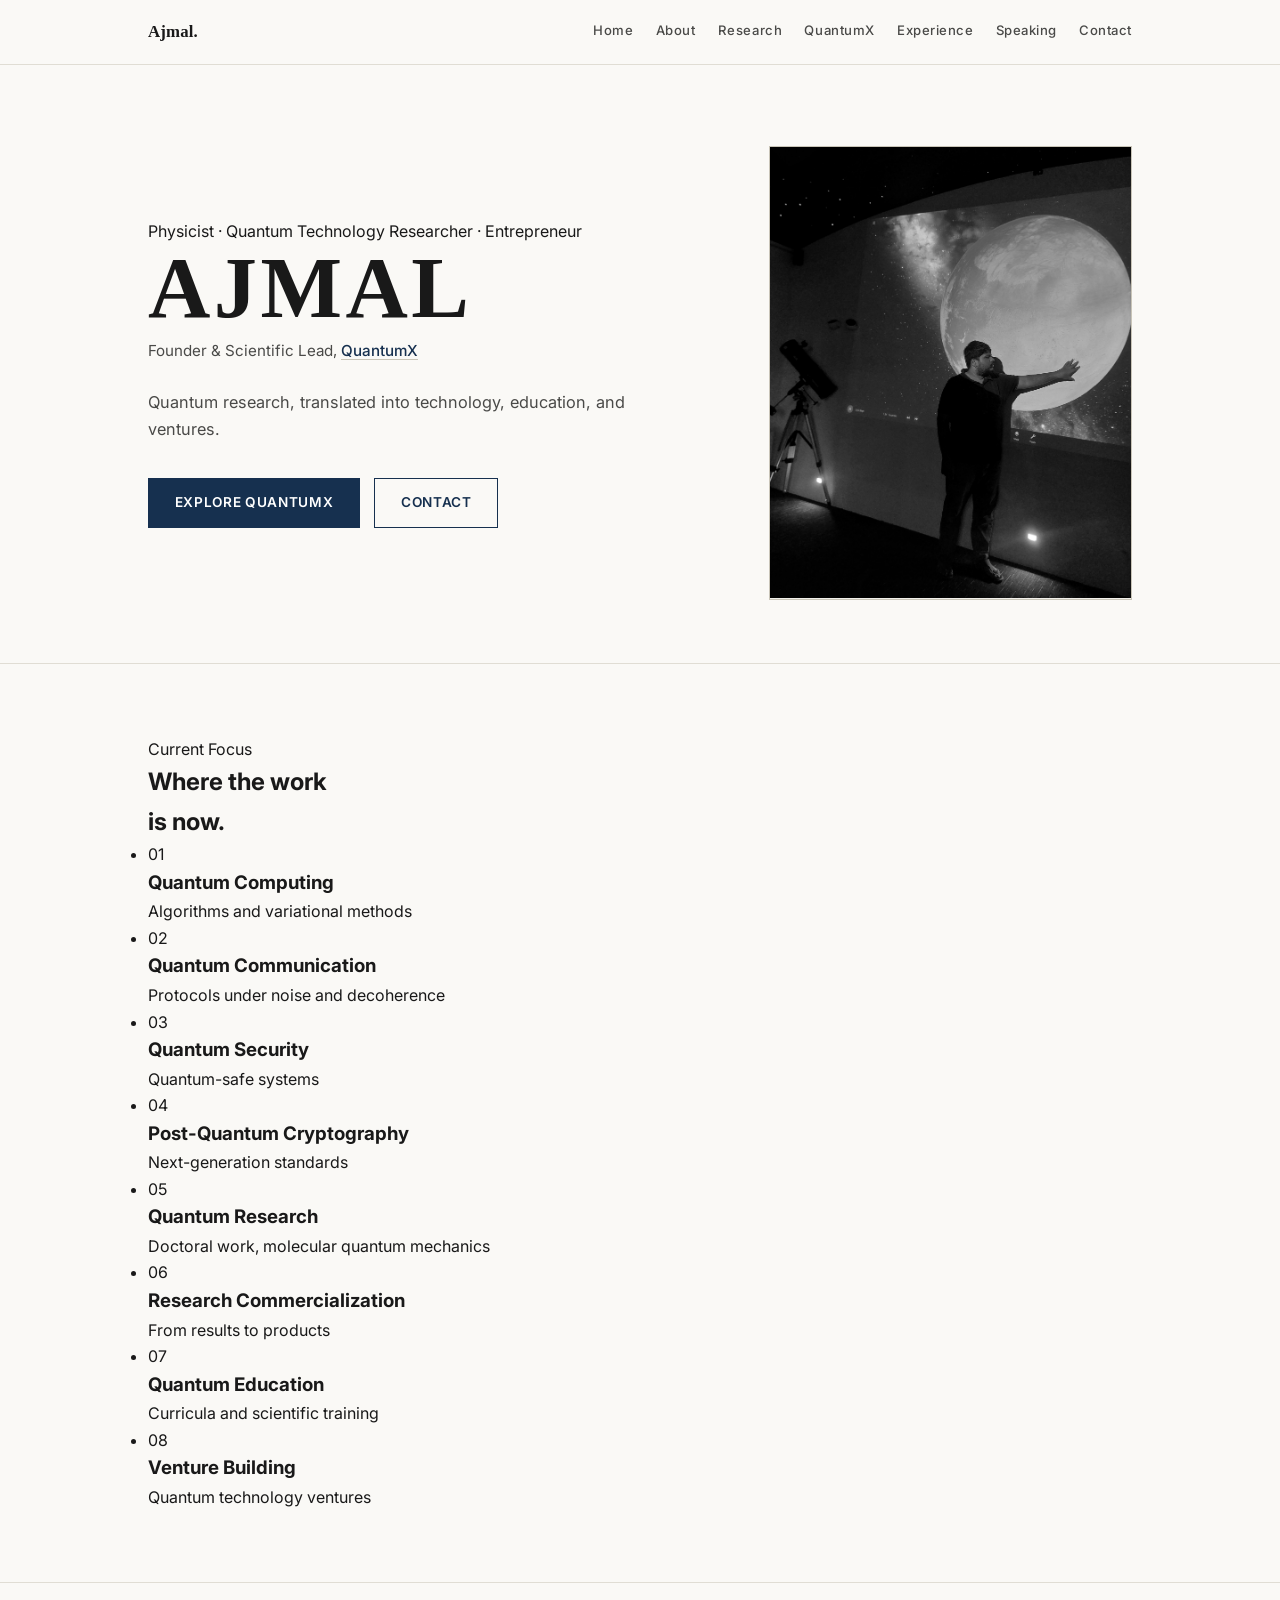
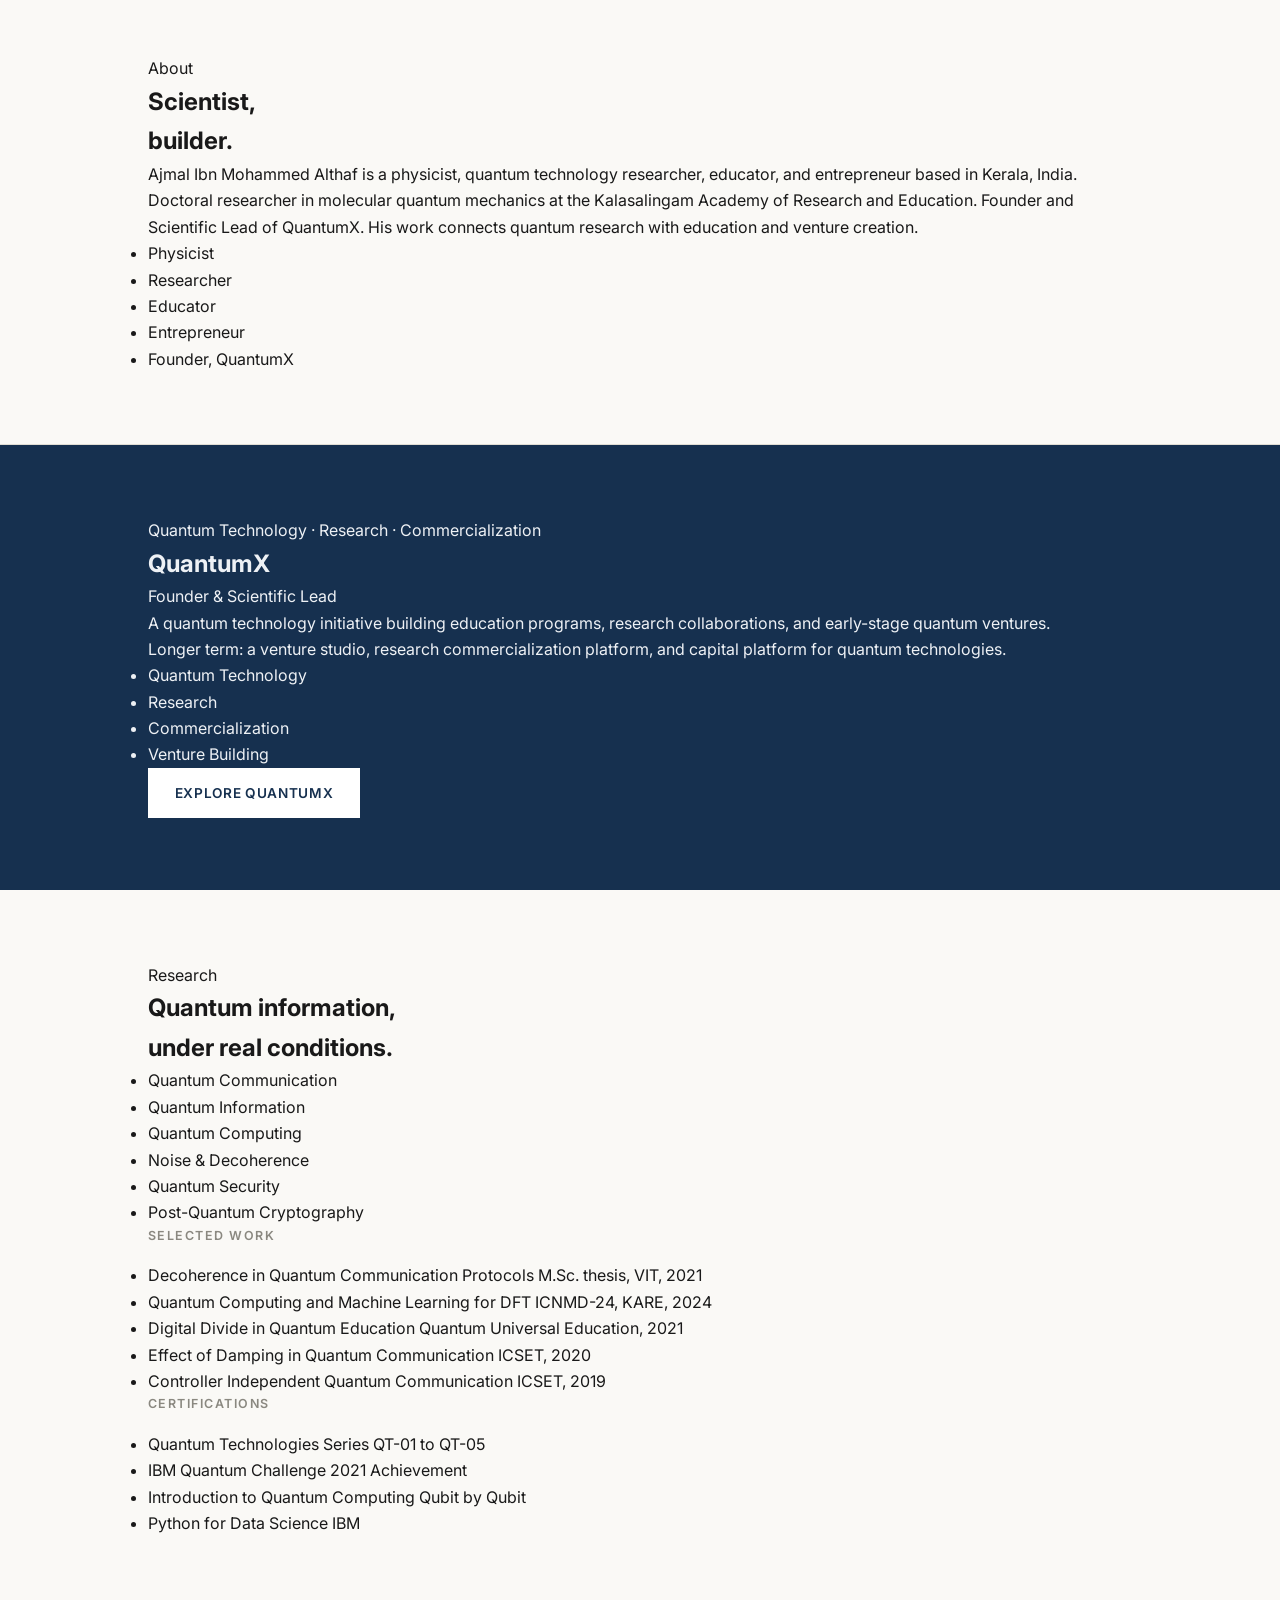
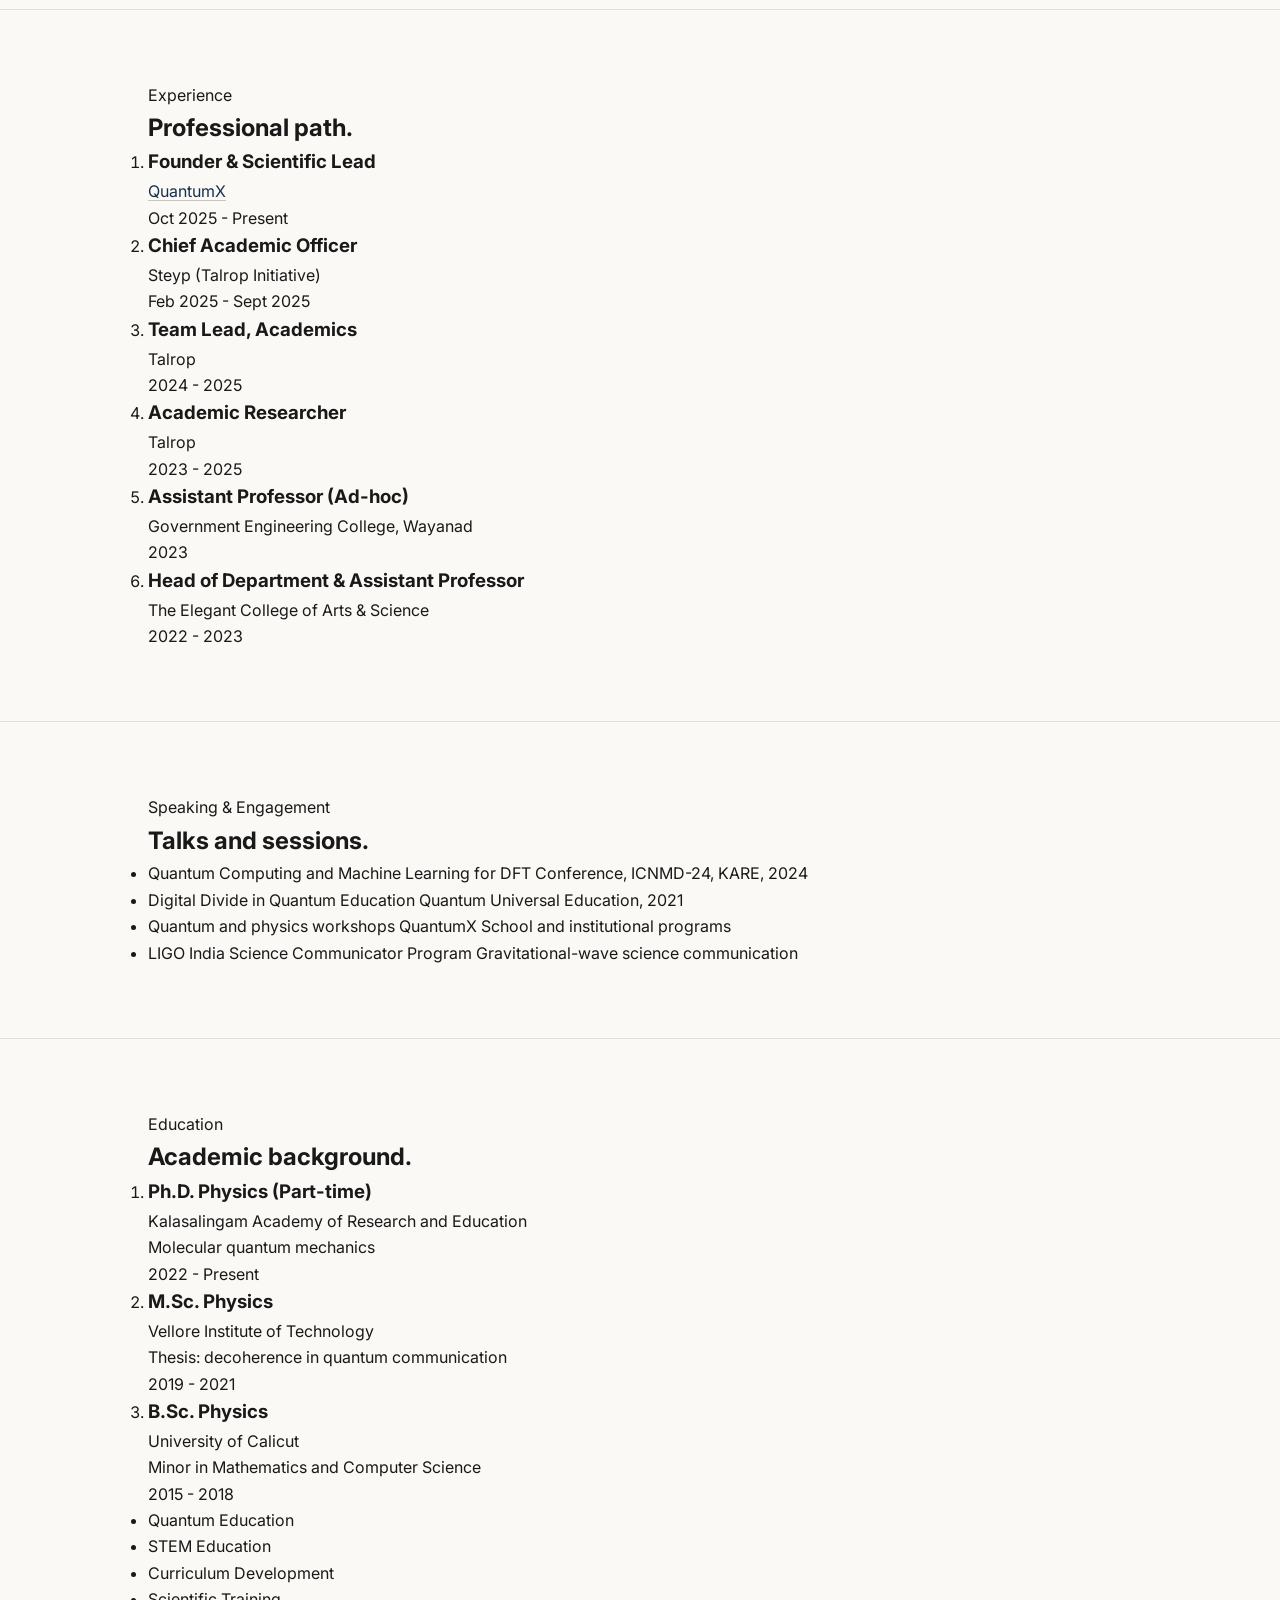
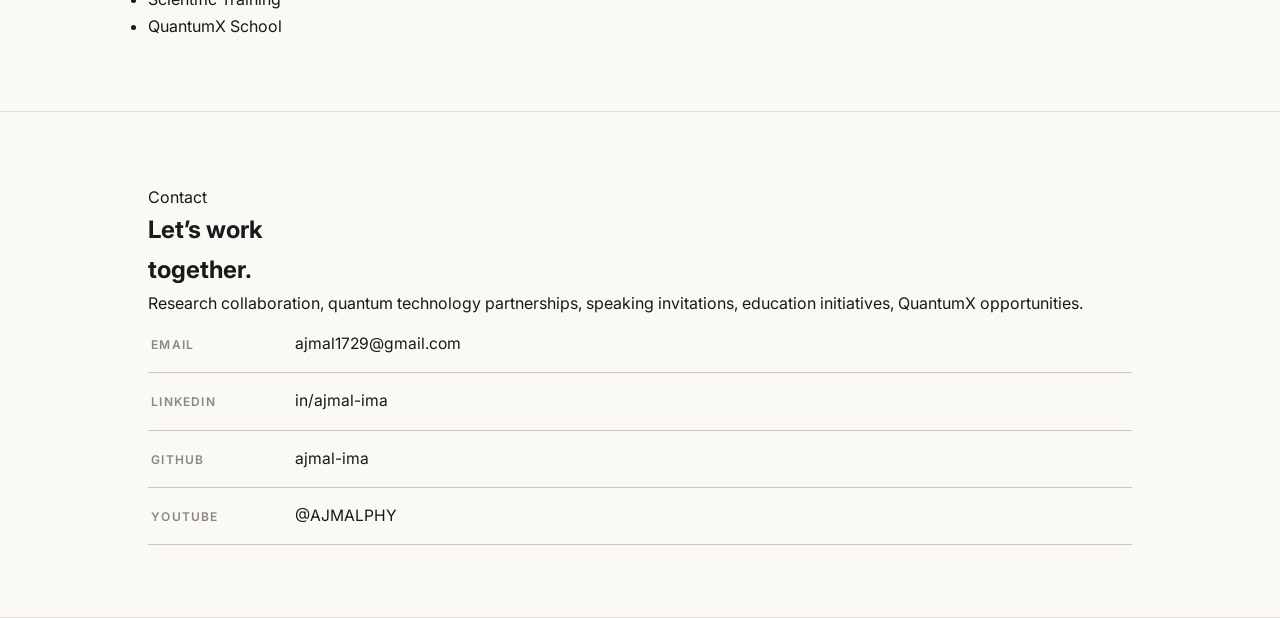
==== index.html @ 3df1c831 "Update index.html" ====
<!DOCTYPE html>
<html lang="en">
<head>
  <meta charset="UTF-8" />
  <meta name="viewport" content="width=device-width, initial-scale=1.0" />

  <title>Ajmal Ibn Mohammed Althaf | Physicist, Quantum Technology Researcher, Entrepreneur</title>
  <meta
    name="description"
    content="Ajmal Ibn Mohammed Althaf is a physicist and quantum technology researcher working on quantum communication, decoherence, and quantum education. Founder and Scientific Lead of QuantumX."
  />
  <link rel="canonical" href="https://ajmal.science/" />

  <!-- Open Graph -->
  <meta property="og:type" content="website" />
  <meta property="og:url" content="https://ajmal.science/" />
  <meta property="og:title" content="Ajmal Ibn Mohammed Althaf | Physicist, Quantum Technology Researcher, Entrepreneur" />
  <meta
    property="og:description"
    content="Physicist and quantum technology researcher. Founder and Scientific Lead of QuantumX, working across quantum communication, quantum computing, research commercialization, and quantum education."
  />
  <meta property="og:image" content="https://ajmal.science/photo.jpg" />

  <!-- Twitter -->
  <meta name="twitter:card" content="summary_large_image" />
  <meta name="twitter:title" content="Ajmal Ibn Mohammed Althaf | Physicist, Quantum Technology Researcher" />
  <meta
    name="twitter:description"
    content="Physicist and quantum technology researcher. Founder and Scientific Lead of QuantumX."
  />
  <meta name="twitter:image" content="https://ajmal.science/photo.jpg" />

  <!-- Icons -->
  <link rel="icon" type="image/png" href="favicon.png" />
  <link rel="icon" href="favicon.ico" sizes="any" />
  <link rel="apple-touch-icon" href="apple-touch-icon.png" />

  <!-- Fonts -->
  <link rel="preconnect" href="https://fonts.googleapis.com" />
  <link rel="preconnect" href="https://fonts.gstatic.com" crossorigin />
  <link
    href="https://fonts.googleapis.com/css2?family=Sora:wght@400;500;600;700&family=Inter:wght@400;500;600&display=swap"
    rel="stylesheet"
  />

  <link rel="stylesheet" href="style.css" />

  <!-- Structured data -->
  <script type="application/ld+json">
  {
    "@context": "https://schema.org",
    "@type": "Person",
    "name": "Ajmal Ibn Mohammed Althaf",
    "alternateName": "Ajmal",
    "url": "https://ajmal.science/",
    "image": "https://ajmal.science/photo.jpg",
    "jobTitle": "Founder and Scientific Lead",
    "description": "Physicist, quantum technology researcher, educator, and entrepreneur. Founder and Scientific Lead of QuantumX.",
    "worksFor": {
      "@type": "Organization",
      "name": "QuantumX",
      "url": "https://quantumx.ventures/"
    },
    "alumniOf": [
      { "@type": "CollegeOrUniversity", "name": "Kalasalingam Academy of Research and Education" },
      { "@type": "CollegeOrUniversity", "name": "Vellore Institute of Technology" },
      { "@type": "CollegeOrUniversity", "name": "University of Calicut" }
    ],
    "knowsAbout": [
      "Quantum communication",
      "Quantum information",
      "Quantum computing",
      "Quantum noise and decoherence",
      "Quantum security",
      "Post-quantum cryptography",
      "Quantum education",
      "Research commercialization"
    ],
    "email": "mailto:ajmal1729@gmail.com",
    "address": { "@type": "PostalAddress", "addressRegion": "Kerala", "addressCountry": "IN" },
    "sameAs": [
      "https://github.com/ajmal-ima",
      "https://www.linkedin.com/in/ajmal-ima",
      "https://www.youtube.com/@AJMALPHY"
    ]
  }
  </script>
</head>
<body>

  <a class="skip-link" href="#main">Skip to content</a>

  <!-- Navigation -->
  <header class="site-header">
    <div class="container header-inner">
      <a href="#top" class="brand">Ajmal<span class="brand-dot">.</span></a>

      <nav class="site-nav" id="site-nav" aria-label="Primary">
        <a href="#top" class="nav-link">Home</a>
        <a href="#about" class="nav-link">About</a>
        <a href="#research" class="nav-link">Research</a>
        <a href="#quantumx" class="nav-link">QuantumX</a>
        <a href="#experience" class="nav-link">Experience</a>
        <a href="#speaking" class="nav-link">Speaking</a>
        <a href="#contact" class="nav-link nav-link-cta">Contact</a>
      </nav>

      <button
        type="button"
        class="nav-toggle"
        id="nav-toggle"
        aria-label="Toggle navigation"
        aria-expanded="false"
        aria-controls="site-nav"
      >
        <span></span>
        <span></span>
      </button>
    </div>
  </header>

  <main id="main">

    <!-- Hero -->
    <section class="hero" id="top">
      <div class="glow glow-a" aria-hidden="true"></div>
      <div class="glow glow-b" aria-hidden="true"></div>

      <div class="container hero-grid">
        <div class="hero-copy">
          <p class="hero-eyebrow">Physicist · Quantum Technology Researcher · Entrepreneur</p>
          <h1 class="hero-name">Ajmal</h1>
          <p class="hero-role">
            Founder &amp; Scientific Lead,
            <a href="https://quantumx.ventures/" target="_blank" rel="noopener">QuantumX</a>
          </p>
          <p class="hero-intro">
            Quantum research, translated into technology, education, and ventures.
          </p>
          <div class="hero-actions">
            <a href="https://quantumx.ventures/" class="btn btn-primary" target="_blank" rel="noopener">Explore QuantumX</a>
            <a href="#contact" class="btn btn-ghost">Contact</a>
          </div>
        </div>

        <figure class="hero-portrait reveal">
          <!--
            YOUR PORTRAIT
            1. Save a professional portrait as  photo.jpg  in this folder
               (portrait orientation works best, at least 1000px wide)
            2. It appears here automatically.
          -->
          <div class="portrait-glow" aria-hidden="true"></div>
          <div class="portrait-frame">
            <img
              src="photo.jpg"
              alt="Portrait of Ajmal Ibn Mohammed Althaf"
              width="440"
              height="550"
              onerror="this.closest('.hero-portrait').classList.add('is-missing')"
            />
            <div class="portrait-placeholder" aria-hidden="true">
              <span class="ph-initials">A.</span>
              <span class="ph-name">Ajmal Ibn Mohammed Althaf</span>
            </div>
          </div>
        </figure>
      </div>

      <a class="hero-scroll" href="#focus" aria-label="Scroll to content">
        <span></span>
      </a>
    </section>

    <!-- Current Focus -->
    <section class="section" id="focus">
      <div class="container">
        <p class="kicker reveal">Current Focus</p>
        <h2 class="section-heading reveal">
          Where the work<br />is now<span class="accent">.</span>
        </h2>

        <ul class="focus-list">
          <li class="focus-item reveal"><span class="focus-num">01</span><h3>Quantum Computing</h3><p>Algorithms and variational methods</p></li>
          <li class="focus-item reveal"><span class="focus-num">02</span><h3>Quantum Communication</h3><p>Protocols under noise and decoherence</p></li>
          <li class="focus-item reveal"><span class="focus-num">03</span><h3>Quantum Security</h3><p>Quantum-safe systems</p></li>
          <li class="focus-item reveal"><span class="focus-num">04</span><h3>Post-Quantum Cryptography</h3><p>Next-generation standards</p></li>
          <li class="focus-item reveal"><span class="focus-num">05</span><h3>Quantum Research</h3><p>Doctoral work, molecular quantum mechanics</p></li>
          <li class="focus-item reveal"><span class="focus-num">06</span><h3>Research Commercialization</h3><p>From results to products</p></li>
          <li class="focus-item reveal"><span class="focus-num">07</span><h3>Quantum Education</h3><p>Curricula and scientific training</p></li>
          <li class="focus-item reveal"><span class="focus-num">08</span><h3>Venture Building</h3><p>Quantum technology ventures</p></li>
        </ul>
      </div>
    </section>

    <!-- About -->
    <section class="section" id="about">
      <div class="container about-grid">
        <div>
          <p class="kicker reveal">About</p>
          <h2 class="section-heading reveal">
            Scientist,<br />builder<span class="accent">.</span>
          </h2>
        </div>
        <div class="about-body reveal">
          <p class="about-lede">
            Ajmal Ibn Mohammed Althaf is a physicist, quantum technology
            researcher, educator, and entrepreneur based in Kerala, India.
          </p>
          <p class="about-text">
            Doctoral researcher in molecular quantum mechanics at the
            Kalasalingam Academy of Research and Education. Founder and
            Scientific Lead of QuantumX. His work connects quantum research
            with education and venture creation.
          </p>
          <ul class="chip-row">
            <li>Physicist</li>
            <li>Researcher</li>
            <li>Educator</li>
            <li>Entrepreneur</li>
            <li>Founder, QuantumX</li>
          </ul>
        </div>
      </div>
    </section>

    <!-- QuantumX -->
    <section class="section quantumx" id="quantumx">
      <div class="glow glow-qx" aria-hidden="true"></div>
      <div class="container qx-inner">
        <p class="kicker kicker-light reveal">Quantum Technology · Research · Commercialization</p>
        <h2 class="qx-title reveal">QuantumX</h2>
        <p class="qx-role reveal">Founder &amp; Scientific Lead</p>
        <p class="qx-text reveal">
          A quantum technology initiative building education programs,
          research collaborations, and early-stage quantum ventures.
        </p>
        <p class="qx-text reveal">
          Longer term: a venture studio, research commercialization platform,
          and capital platform for quantum technologies.
        </p>
        <ul class="chip-row chip-row-dark reveal">
          <li>Quantum Technology</li>
          <li>Research</li>
          <li>Commercialization</li>
          <li>Venture Building</li>
        </ul>
        <a href="https://quantumx.ventures/" class="btn btn-primary reveal" target="_blank" rel="noopener">
          Explore QuantumX
        </a>
      </div>
    </section>

    <!-- Research -->
    <section class="section" id="research">
      <div class="container">
        <p class="kicker reveal">Research</p>
        <h2 class="section-heading reveal">
          Quantum information,<br />under real conditions<span class="accent">.</span>
        </h2>

        <ul class="research-cats">
          <li class="reveal">Quantum Communication</li>
          <li class="reveal">Quantum Information</li>
          <li class="reveal">Quantum Computing</li>
          <li class="reveal">Noise &amp; Decoherence</li>
          <li class="reveal">Quantum Security</li>
          <li class="reveal">Post-Quantum Cryptography</li>
        </ul>

        <div class="research-cols">
          <div class="reveal">
            <h3 class="subhead">Selected work</h3>
            <ul class="entry-list">
              <li>
                <span class="entry-title">Decoherence in Quantum Communication Protocols</span>
                <span class="entry-meta">M.Sc. thesis, VIT, 2021</span>
              </li>
              <li>
                <span class="entry-title">Quantum Computing and Machine Learning for DFT</span>
                <span class="entry-meta">ICNMD-24, KARE, 2024</span>
              </li>
              <li>
                <span class="entry-title">Digital Divide in Quantum Education</span>
                <span class="entry-meta">Quantum Universal Education, 2021</span>
              </li>
              <li>
                <span class="entry-title">Effect of Damping in Quantum Communication</span>
                <span class="entry-meta">ICSET, 2020</span>
              </li>
              <li>
                <span class="entry-title">Controller Independent Quantum Communication</span>
                <span class="entry-meta">ICSET, 2019</span>
              </li>
            </ul>
          </div>
          <div class="reveal">
            <h3 class="subhead">Certifications</h3>
            <ul class="entry-list">
              <li>
                <span class="entry-title">Quantum Technologies Series</span>
                <span class="entry-meta">QT-01 to QT-05</span>
              </li>
              <li>
                <span class="entry-title">IBM Quantum Challenge 2021</span>
                <span class="entry-meta">Achievement</span>
              </li>
              <li>
                <span class="entry-title">Introduction to Quantum Computing</span>
                <span class="entry-meta">Qubit by Qubit</span>
              </li>
              <li>
                <span class="entry-title">Python for Data Science</span>
                <span class="entry-meta">IBM</span>
              </li>
            </ul>
          </div>
        </div>
      </div>
    </section>

    <!-- Experience -->
    <section class="section" id="experience">
      <div class="container">
        <p class="kicker reveal">Experience</p>
        <h2 class="section-heading reveal">
          Professional path<span class="accent">.</span>
        </h2>

        <ol class="xp-list">
          <li class="xp-item xp-current reveal">
            <div class="xp-main">
              <h3>Founder &amp; Scientific Lead</h3>
              <p class="xp-org"><a href="https://quantumx.ventures/" target="_blank" rel="noopener">QuantumX</a></p>
            </div>
            <span class="xp-line" aria-hidden="true"></span>
            <p class="xp-period">Oct 2025 - Present</p>
          </li>
          <li class="xp-item reveal">
            <div class="xp-main">
              <h3>Chief Academic Officer</h3>
              <p class="xp-org">Steyp (Talrop Initiative)</p>
            </div>
            <span class="xp-line" aria-hidden="true"></span>
            <p class="xp-period">Feb 2025 - Sept 2025</p>
          </li>
          <li class="xp-item reveal">
            <div class="xp-main">
              <h3>Team Lead, Academics</h3>
              <p class="xp-org">Talrop</p>
            </div>
            <span class="xp-line" aria-hidden="true"></span>
            <p class="xp-period">2024 - 2025</p>
          </li>
          <li class="xp-item reveal">
            <div class="xp-main">
              <h3>Academic Researcher</h3>
              <p class="xp-org">Talrop</p>
            </div>
            <span class="xp-line" aria-hidden="true"></span>
            <p class="xp-period">2023 - 2025</p>
          </li>
          <li class="xp-item reveal">
            <div class="xp-main">
              <h3>Assistant Professor (Ad-hoc)</h3>
              <p class="xp-org">Government Engineering College, Wayanad</p>
            </div>
            <span class="xp-line" aria-hidden="true"></span>
            <p class="xp-period">2023</p>
          </li>
          <li class="xp-item reveal">
            <div class="xp-main">
              <h3>Head of Department &amp; Assistant Professor</h3>
              <p class="xp-org">The Elegant College of Arts &amp; Science</p>
            </div>
            <span class="xp-line" aria-hidden="true"></span>
            <p class="xp-period">2022 - 2023</p>
          </li>
        </ol>
      </div>
    </section>

    <!-- Speaking & Engagement -->
    <section class="section" id="speaking">
      <div class="container">
        <p class="kicker reveal">Speaking &amp; Engagement</p>
        <h2 class="section-heading reveal">
          Talks and sessions<span class="accent">.</span>
        </h2>

        <ul class="entry-list entry-list-wide">
          <li class="reveal">
            <span class="entry-title">Quantum Computing and Machine Learning for DFT</span>
            <span class="entry-meta">Conference, ICNMD-24, KARE, 2024</span>
          </li>
          <li class="reveal">
            <span class="entry-title">Digital Divide in Quantum Education</span>
            <span class="entry-meta">Quantum Universal Education, 2021</span>
          </li>
          <li class="reveal">
            <span class="entry-title">Quantum and physics workshops</span>
            <span class="entry-meta">QuantumX School and institutional programs</span>
          </li>
          <li class="reveal">
            <span class="entry-title">LIGO India Science Communicator Program</span>
            <span class="entry-meta">Gravitational-wave science communication</span>
          </li>
        </ul>
      </div>
    </section>

    <!-- Education -->
    <section class="section" id="education">
      <div class="container">
        <p class="kicker reveal">Education</p>
        <h2 class="section-heading reveal">
          Academic background<span class="accent">.</span>
        </h2>

        <ol class="xp-list">
          <li class="xp-item reveal">
            <div class="xp-main">
              <h3>Ph.D. Physics (Part-time)</h3>
              <p class="xp-org">Kalasalingam Academy of Research and Education</p>
              <p class="xp-note">Molecular quantum mechanics</p>
            </div>
            <span class="xp-line" aria-hidden="true"></span>
            <p class="xp-period">2022 - Present</p>
          </li>
          <li class="xp-item reveal">
            <div class="xp-main">
              <h3>M.Sc. Physics</h3>
              <p class="xp-org">Vellore Institute of Technology</p>
              <p class="xp-note">Thesis: decoherence in quantum communication</p>
            </div>
            <span class="xp-line" aria-hidden="true"></span>
            <p class="xp-period">2019 - 2021</p>
          </li>
          <li class="xp-item reveal">
            <div class="xp-main">
              <h3>B.Sc. Physics</h3>
              <p class="xp-org">University of Calicut</p>
              <p class="xp-note">Minor in Mathematics and Computer Science</p>
            </div>
            <span class="xp-line" aria-hidden="true"></span>
            <p class="xp-period">2015 - 2018</p>
          </li>
        </ol>

        <ul class="chip-row reveal">
          <li>Quantum Education</li>
          <li>STEM Education</li>
          <li>Curriculum Development</li>
          <li>Scientific Training</li>
          <li>QuantumX School</li>
        </ul>
      </div>
    </section>

    <!-- Contact -->
    <section class="section section-contact" id="contact">
      <div class="glow glow-c" aria-hidden="true"></div>
      <div class="container contact-inner">
        <p class="kicker reveal">Contact</p>
        <h2 class="contact-heading reveal">
          Let&rsquo;s work<br />together<span class="accent">.</span>
        </h2>
        <p class="contact-text reveal">
          Research collaboration, quantum technology partnerships, speaking
          invitations, education initiatives, QuantumX opportunities.
        </p>

        <div class="contact-links reveal">
          <a href="mailto:ajmal1729@gmail.com" class="contact-row">
            <span class="contact-key">Email</span>
            <span class="contact-value">ajmal1729@gmail.com</span>
          </a>
          <a href="https://www.linkedin.com/in/ajmal-ima" class="contact-row" target="_blank" rel="noopener">
            <span class="contact-key">LinkedIn</span>
            <span class="contact-value">in/ajmal-ima</span>
          </a>
          <a href="https://github.com/ajmal-ima" class="contact-row" target="_blank" rel="noopener">
            <span class="contact-key">GitHub</span>
            <span class="contact-value">ajmal-ima</span>
          </a>
          <a href="https://www.youtube.com/@AJMALPHY" class="contact-row" target="_blank" rel="noopener">
            <span class="contact-key">YouTube</span>
            <span class="contact-value">@AJMALPHY</span>
          </a>
        </div>
      </div>
    </section>

  </main>
---- style.css ----
/* ============================================================
   Ajmal Ibn Mohammed Althaf · ajmal.science
   Restrained editorial design: off-white, charcoal, deep navy,
   one muted amber accent. Serif display + sans body.
   ============================================================ */

:root {
  --paper: #faf9f6;
  --paper-2: #f2f0ea;
  --ink: #191919;
  --ink-soft: #4a4a48;
  --ink-faint: #8a8880;
  --navy: #16304f;
  --accent: #b0722a;
  --line: #e0ddd4;
  --line-dark: #c9c5b8;

  --serif: "Source Serif 4", Georgia, "Times New Roman", serif;
  --sans: "Inter", -apple-system, "Segoe UI", "Helvetica Neue", Arial, sans-serif;

  --max: 1080px;
  --pad: clamp(1.25rem, 4vw, 3rem);
}

* { margin: 0; padding: 0; box-sizing: border-box; }

html { scroll-behavior: smooth; }

body {
  background: var(--paper);
  color: var(--ink);
  font-family: var(--sans);
  font-size: 1rem;
  line-height: 1.65;
  -webkit-font-smoothing: antialiased;
  text-rendering: optimizeLegibility;
}

.container {
  max-width: var(--max);
  margin: 0 auto;
  padding-left: var(--pad);
  padding-right: var(--pad);
}

.skip-link {
  position: absolute;
  left: -999px;
  top: 0;
  background: var(--navy);
  color: #fff;
  padding: 0.6rem 1rem;
  z-index: 100;
}
.skip-link:focus { left: 0; }

a { color: var(--navy); text-decoration-color: var(--line-dark); text-underline-offset: 3px; }
a:hover { color: var(--accent); }

/* ---------- Header / nav ---------- */

.site-header {
  position: sticky;
  top: 0;
  z-index: 50;
  background: rgba(250, 249, 246, 0.92);
  backdrop-filter: blur(10px);
  -webkit-backdrop-filter: blur(10px);
  border-bottom: 1px solid var(--line);
}

.header-inner {
  display: flex;
  align-items: center;
  justify-content: space-between;
  gap: 1.5rem;
  min-height: 64px;
}

.brand {
  font-family: var(--serif);
  font-size: 1.05rem;
  font-weight: 600;
  color: var(--ink);
  text-decoration: none;
  letter-spacing: 0.01em;
  white-space: nowrap;
}

.site-nav {
  display: flex;
  align-items: center;
  gap: 1.4rem;
}

.nav-link {
  font-size: 0.82rem;
  font-weight: 500;
  letter-spacing: 0.04em;
  color: var(--ink-soft);
  text-decoration: none;
  padding: 0.3rem 0;
  border-bottom: 2px solid transparent;
  transition: color 0.15s ease, border-color 0.15s ease;
}
.nav-link:hover { color: var(--ink); }
.nav-link.active { color: var(--navy); border-bottom-color: var(--navy); }

.nav-cv {
  font-family: var(--sans);
  font-size: 0.78rem;
  font-weight: 600;
  letter-spacing: 0.06em;
  text-transform: uppercase;
  color: #fff;
  background: var(--navy);
  border: 1px solid var(--navy);
  padding: 0.45rem 1.1rem;
  cursor: pointer;
  transition: background 0.15s ease;
}
.nav-cv:hover { background: var(--ink); border-color: var(--ink); }

.nav-toggle {
  display: none;
  flex-direction: column;
  gap: 5px;
  background: none;
  border: 0;
  cursor: pointer;
  padding: 0.5rem;
}
.nav-toggle span {
  display: block;
  width: 22px;
  height: 2px;
  background: var(--ink);
  transition: transform 0.2s ease, opacity 0.2s ease;
}
.nav-toggle[aria-expanded="true"] span:first-child { transform: translateY(3.5px) rotate(45deg); }
.nav-toggle[aria-expanded="true"] span:last-child { transform: translateY(-3.5px) rotate(-45deg); }

/* ---------- Hero ---------- */

.hero {
  padding: clamp(3.5rem, 9vh, 6.5rem) 0 clamp(3rem, 7vh, 5rem);
  border-bottom: 1px solid var(--line);
}

.hero-grid {
  display: grid;
  grid-template-columns: 1.5fr 1fr;
  gap: clamp(2.5rem, 6vw, 5rem);
  align-items: center;
}

.hero-name {
  font-family: var(--serif);
  font-size: clamp(3.2rem, 8vw, 5.4rem);
  font-weight: 600;
  letter-spacing: 0.04em;
  text-transform: uppercase;
  line-height: 1.02;
  color: var(--ink);
}

.hero-title {
  margin-top: 1.1rem;
  font-size: clamp(1rem, 1.8vw, 1.15rem);
  font-weight: 500;
  color: var(--navy);
  letter-spacing: 0.01em;
}

.hero-role {
  margin-top: 0.35rem;
  font-size: 0.95rem;
  color: var(--ink-soft);
}
.hero-role a { font-weight: 500; }

.hero-intro {
  margin-top: 1.6rem;
  max-width: 34rem;
  font-size: 1.02rem;
  color: var(--ink-soft);
}

.hero-actions {
  margin-top: 2.2rem;
  display: flex;
  flex-wrap: wrap;
  gap: 0.9rem;
}

.btn {
  display: inline-block;
  font-family: var(--sans);
  font-size: 0.85rem;
  font-weight: 600;
  letter-spacing: 0.05em;
  text-transform: uppercase;
  text-decoration: none;
  padding: 0.8rem 1.6rem;
  border: 1px solid var(--navy);
  transition: background 0.15s ease, color 0.15s ease, border-color 0.15s ease;
}
.btn-primary { background: var(--navy); color: #fff; }
.btn-primary:hover { background: var(--ink); border-color: var(--ink); color: #fff; }
.btn-outline { background: transparent; color: var(--navy); }
.btn-outline:hover { background: var(--navy); color: #fff; }

/* Portrait */
.hero-portrait {
  position: relative;
  aspect-ratio: 4 / 5;
  max-width: 420px;
  justify-self: end;
  width: 100%;
  border: 1px solid var(--line-dark);
  background: var(--paper-2);
  overflow: hidden;
}
.hero-portrait img {
  width: 100%;
  height: 100%;
  object-fit: cover;
  display: block;
}
.portrait-placeholder {
  position: absolute;
  inset: 0;
  display: none;
  align-items: flex-end;
  padding: 1.5rem;
  background:
    linear-gradient(180deg, transparent 55%, rgba(22, 48, 79, 0.08) 100%),
    var(--paper-2);
}
.portrait-placeholder span {
  font-family: var(--serif);
  font-size: 1.05rem;
  color: var(--ink-faint);
  line-height: 1.4;
}
.hero-portrait.is-missing img { display: none; }
.hero-portrait.is-missing .portrait-placeholder { display: flex; }

/* ---------- Sections ---------- */

.section {
  padding: clamp(3.5rem, 8vh, 5.5rem) 0;
  border-bottom: 1px solid var(--line);
}
.section-tint { background: var(--paper-2); }

.section-title {
  font-family: var(--serif);
  font-size: clamp(1.7rem, 3.4vw, 2.3rem);
  font-weight: 600;
  letter-spacing: 0.01em;
  color: var(--ink);
  padding-bottom: 0.9rem;
  border-bottom: 2px solid var(--ink);
  margin-bottom: 2.2rem;
}

.section-intro {
  max-width: 42rem;
  color: var(--ink-soft);
  font-size: 1.02rem;
  margin-bottom: 2.2rem;
}

.prose { max-width: 46rem; }
.prose p { color: var(--ink-soft); margin-bottom: 1.1rem; }
.prose p:last-child { margin-bottom: 0; }

.subhead {
  font-family: var(--sans);
  font-size: 0.78rem;
  font-weight: 600;
  letter-spacing: 0.12em;
  text-transform: uppercase;
  color: var(--ink-faint);
  margin: 2.2rem 0 1rem;
}
.subhead:first-child { margin-top: 0; }

/* Fact grid (About) */
.fact-grid {
  margin-top: 2.6rem;
  display: grid;
  grid-template-columns: repeat(auto-fit, minmax(210px, 1fr));
  border-top: 1px solid var(--line-dark);
  border-left: 1px solid var(--line-dark);
}
.fact {
  padding: 1.1rem 1.2rem;
  border-right: 1px solid var(--line-dark);
  border-bottom: 1px solid var(--line-dark);
}
.fact dt {
  font-size: 0.72rem;
  font-weight: 600;
  letter-spacing: 0.1em;
  text-transform: uppercase;
  color: var(--ink-faint);
  margin-bottom: 0.4rem;
}
.fact dd { font-size: 0.95rem; color: var(--ink); }

/* Work list */
.work-list {
  list-style: none;
  display: grid;
  grid-template-columns: repeat(auto-fit, minmax(290px, 1fr));
  gap: 0;
  border-top: 1px solid var(--line-dark);
  border-left: 1px solid var(--line-dark);
}
.work-item {
  padding: 1.5rem 1.6rem;
  border-right: 1px solid var(--line-dark);
  border-bottom: 1px solid var(--line-dark);
}
.work-item h3 {
  font-family: var(--serif);
  font-size: 1.15rem;
  font-weight: 600;
  margin-bottom: 0.55rem;
  color: var(--ink);
}
.work-item p { font-size: 0.93rem; color: var(--ink-soft); }

/* ---------- QuantumX (featured) ---------- */

.quantumx {
  background: var(--navy);
  color: #eef1f5;
  border-bottom: none;
}
.quantumx .section-title { color: #fff; border-bottom-color: rgba(255, 255, 255, 0.35); }
.qx-kicker {
  font-size: 0.75rem;
  font-weight: 600;
  letter-spacing: 0.16em;
  text-transform: uppercase;
  color: var(--accent);
  margin-bottom: 0.9rem;
}
.qx-tagline {
  font-family: var(--serif);
  font-size: 1.15rem;
  color: rgba(238, 241, 245, 0.75);
  margin: -1.2rem 0 2rem;
}
.qx-body p { color: rgba(238, 241, 245, 0.82); }

.qx-facts {
  display: grid;
  grid-template-columns: repeat(auto-fit, minmax(220px, 1fr));
  gap: 0;
  border-top: 1px solid rgba(255, 255, 255, 0.22);
  border-left: 1px solid rgba(255, 255, 255, 0.22);
  margin: 2.4rem 0;
}
.qx-fact {
  padding: 1.2rem 1.4rem;
  border-right: 1px solid rgba(255, 255, 255, 0.22);
  border-bottom: 1px solid rgba(255, 255, 255, 0.22);
}
.qx-fact h3 {
  font-size: 0.72rem;
  font-weight: 600;
  letter-spacing: 0.12em;
  text-transform: uppercase;
  color: rgba(238, 241, 245, 0.55);
  margin-bottom: 0.4rem;
}
.qx-fact p { font-size: 0.95rem; color: #eef1f5; }

.quantumx .btn-primary {
  background: #fff;
  border-color: #fff;
  color: var(--navy);
}
.quantumx .btn-primary:hover { background: var(--accent); border-color: var(--accent); color: #fff; }

/* ---------- Research ---------- */

.research-layout {
  display: grid;
  grid-template-columns: 1fr 1.15fr;
  gap: clamp(2rem, 5vw, 4rem);
}

.tag-list {
  list-style: none;
  display: flex;
  flex-wrap: wrap;
  gap: 0.5rem;
}
.tag-list li {
  font-size: 0.85rem;
  color: var(--navy);
  border: 1px solid var(--line-dark);
  padding: 0.35rem 0.85rem;
  background: #fff;
}

.plain-list {
  list-style: none;
}
.plain-list li {
  font-size: 0.93rem;
  color: var(--ink-soft);
  padding: 0.45rem 0 0.45rem 1.1rem;
  position: relative;
  border-bottom: 1px solid var(--line);
}
.plain-list li::before {
  content: "";
  position: absolute;
  left: 0;
  top: 1.05rem;
  width: 6px;
  height: 1px;
  background: var(--accent);
}

/* Reference lists (papers, talks, achievements) */
.ref-list { list-style: none; }
.ref-list li {
  padding: 0.85rem 0;
  border-bottom: 1px solid var(--line);
  display: flex;
  flex-direction: column;
  gap: 0.15rem;
}
.ref-list li:first-child { padding-top: 0; }
.ref-title { font-size: 0.98rem; font-weight: 500; color: var(--ink); }
.ref-meta { font-size: 0.85rem; color: var(--ink-faint); }
.ref-list-wide { max-width: 46rem; }

/* ---------- Experience (CV style) ---------- */

.cv-list {
  list-style: none;
  max-width: 52rem;
  margin-bottom: 3rem;
}
.cv-list:last-child { margin-bottom: 0; }
.cv-item {
  display: grid;
  grid-template-columns: 11rem 1fr;
  gap: 1.5rem;
  padding: 1.35rem 0;
  border-bottom: 1px solid var(--line);
}
.cv-item:first-child { padding-top: 0; }
.cv-period {
  font-size: 0.85rem;
  font-weight: 500;
  color: var(--ink-faint);
  letter-spacing: 0.02em;
  padding-top: 0.15rem;
}
.cv-item h3 {
  font-family: var(--serif);
  font-size: 1.12rem;
  font-weight: 600;
  color: var(--ink);
}
.cv-org { font-size: 0.92rem; font-weight: 500; color: var(--navy); margin-top: 0.1rem; }
.cv-org a { color: var(--navy); }
.cv-desc { font-size: 0.92rem; color: var(--ink-soft); margin-top: 0.4rem; max-width: 34rem; }

.cv-current {
  background: var(--paper-2);
  padding: 1.35rem 1.4rem;
  border: 1px solid var(--line-dark);
  margin-bottom: 0;
}
.cv-current + .cv-item { margin-top: 0; }

/* ---------- Contact ---------- */

.contact-grid {
  max-width: 46rem;
  border-top: 1px solid var(--line-dark);
}
.contact-row {
  display: grid;
  grid-template-columns: 8rem 1fr;
  gap: 1rem;
  align-items: baseline;
  padding: 0.95rem 0.2rem;
  border-bottom: 1px solid var(--line-dark);
  text-decoration: none;
  transition: background 0.15s ease;
}
.contact-row:hover { background: var(--paper-2); }
.contact-key {
  font-size: 0.75rem;
  font-weight: 600;
  letter-spacing: 0.1em;
  text-transform: uppercase;
  color: var(--ink-faint);
}
.contact-value { font-size: 0.98rem; color: var(--ink); }
.contact-row:hover .contact-value { color: var(--navy); }

/* ---------- Footer ---------- */

.site-footer {
  padding: 2rem 0;
}
.footer-inner {
  display: flex;
  flex-wrap: wrap;
  align-items: center;
  justify-content: space-between;
  gap: 1rem;
}
.site-footer p { font-size: 0.85rem; color: var(--ink-faint); }
.footer-cv {
  font-family: var(--sans);
  font-size: 0.78rem;
  font-weight: 600;
  letter-spacing: 0.05em;
  color: var(--navy);
  background: none;
  border: 1px solid var(--line-dark);
  padding: 0.5rem 1rem;
  cursor: pointer;
  transition: border-color 0.15s ease, color 0.15s ease;
}
.footer-cv:hover { border-color: var(--navy); }

/* ---------- Responsive ---------- */

@media (max-width: 900px) {
  .nav-toggle { display: flex; }

  .site-nav {
    position: absolute;
    top: 100%;
    left: 0;
    right: 0;
    flex-direction: column;
    align-items: stretch;
    gap: 0;
    background: var(--paper);
    border-bottom: 1px solid var(--line);
    padding: 0.5rem var(--pad) 1rem;
    display: none;
  }
  .site-nav.open { display: flex; }
  .nav-link { padding: 0.65rem 0; border-bottom: 1px solid var(--line); }
  .nav-link.active { border-bottom-color: var(--navy); }
  .nav-cv { margin-top: 0.8rem; align-self: flex-start; }

  .hero-grid { grid-template-columns: 1fr; }
  .hero-portrait { justify-self: start; max-width: 340px; order: -1; }
  .research-layout { grid-template-columns: 1fr; }
  .cv-item { grid-template-columns: 1fr; gap: 0.3rem; }
  .cv-period { padding-top: 0; }
  .contact-row { grid-template-columns: 6.5rem 1fr; }
}

@media (max-width: 480px) {
  .hero-actions .btn { width: 100%; text-align: center; }
}

/* ---------- Motion preferences ---------- */

@media (prefers-reduced-motion: reduce) {
  html { scroll-behavior: auto; }
  * { transition: none !important; }
}

/* ---------- Print / CV export ---------- */

@media print {
  .site-header,
  .hero-actions,
  .site-footer,
  .skip-link { display: none !important; }

  body { background: #fff; font-size: 11pt; }
  .container { max-width: none; padding: 0; }

  .hero { padding: 0 0 1rem; border-bottom: 2px solid #000; }
  .hero-grid { grid-template-columns: 1fr; }
  .hero-portrait { display: none; }
  .hero-name { font-size: 26pt; }
  .hero-intro { max-width: none; }

  .section { padding: 1.2rem 0; page-break-inside: avoid; }
  .section-tint, .quantumx { background: #fff !important; color: #000 !important; }
  .quantumx .section-title,
  .qx-tagline, .qx-body p, .qx-fact p { color: #000 !important; }
  .qx-kicker { color: #000 !important; }
  .qx-facts { border-color: #999; }
  .qx-fact { border-color: #999; }
  .quantumx .btn { display: none; }

  .work-list, .fact-grid { grid-template-columns: 1fr 1fr; }
  .cv-list { max-width: none; }

  a { color: #000; text-decoration: none; }
}
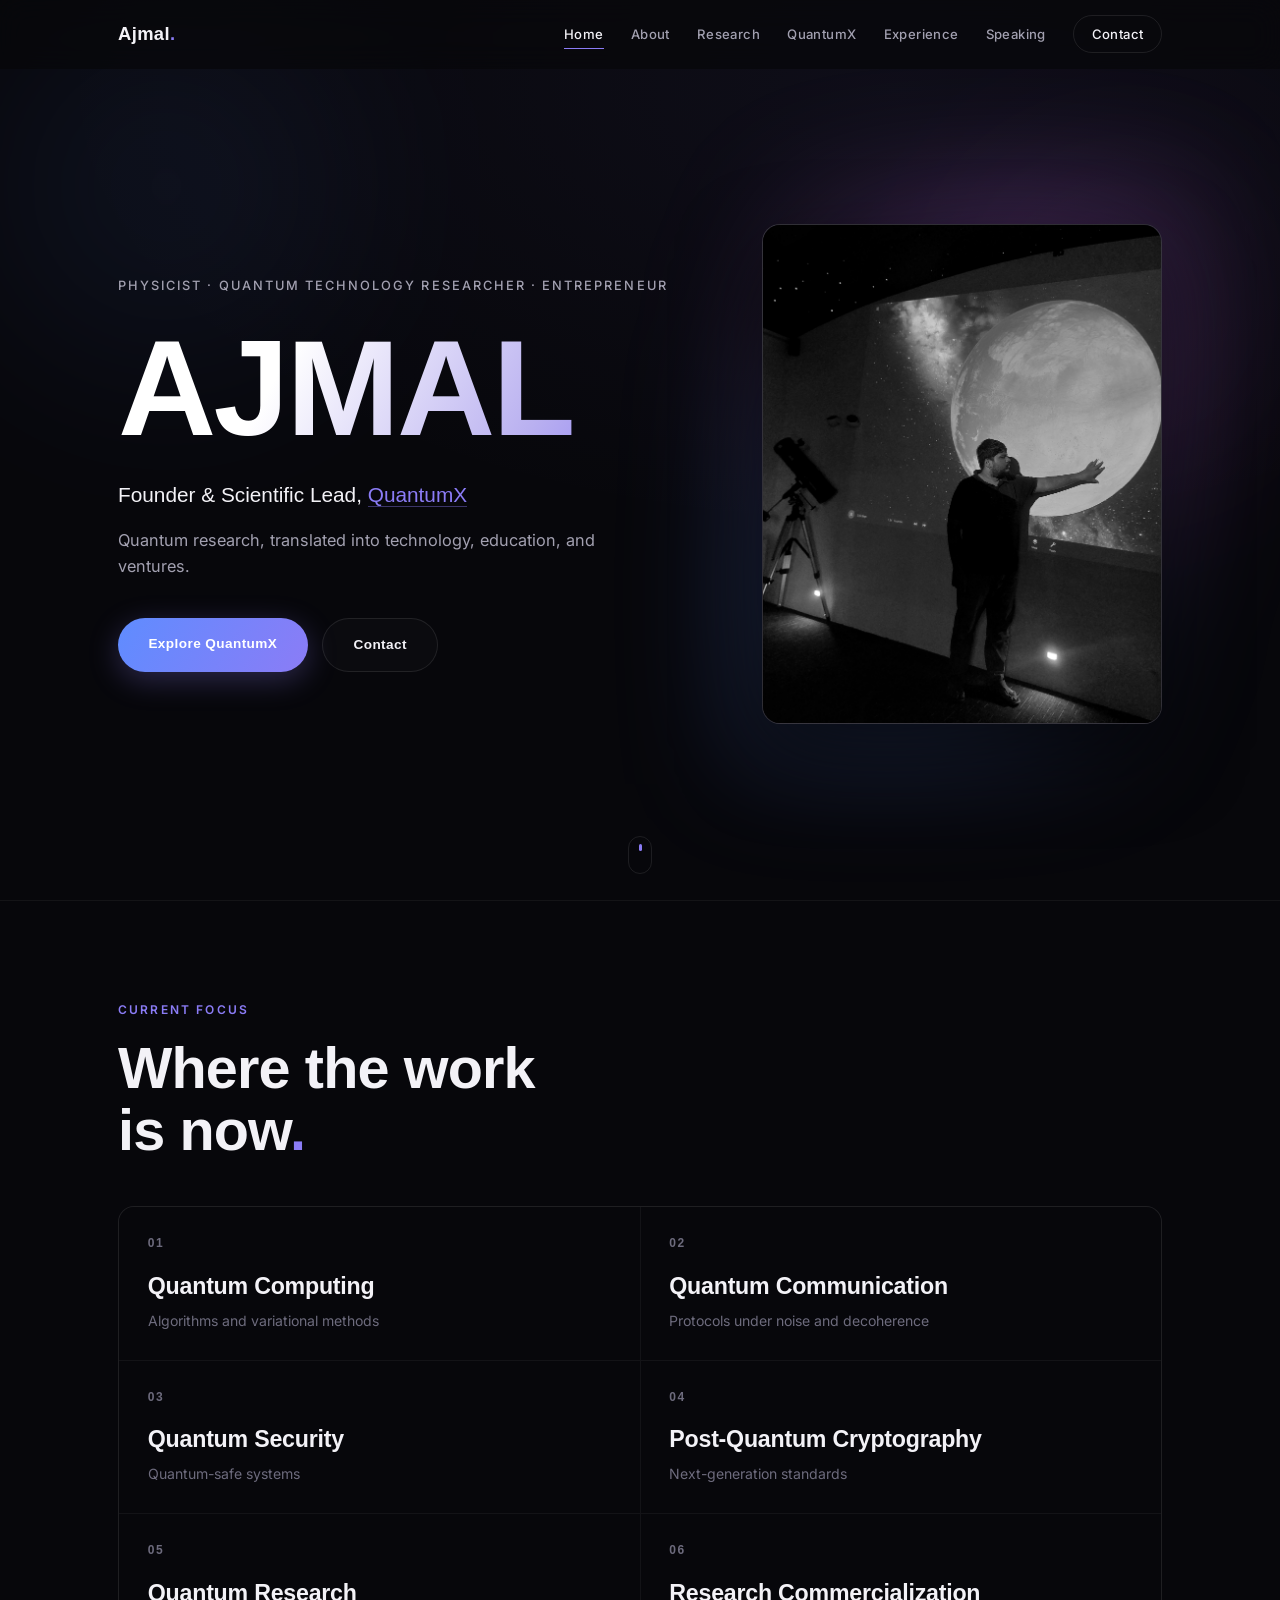
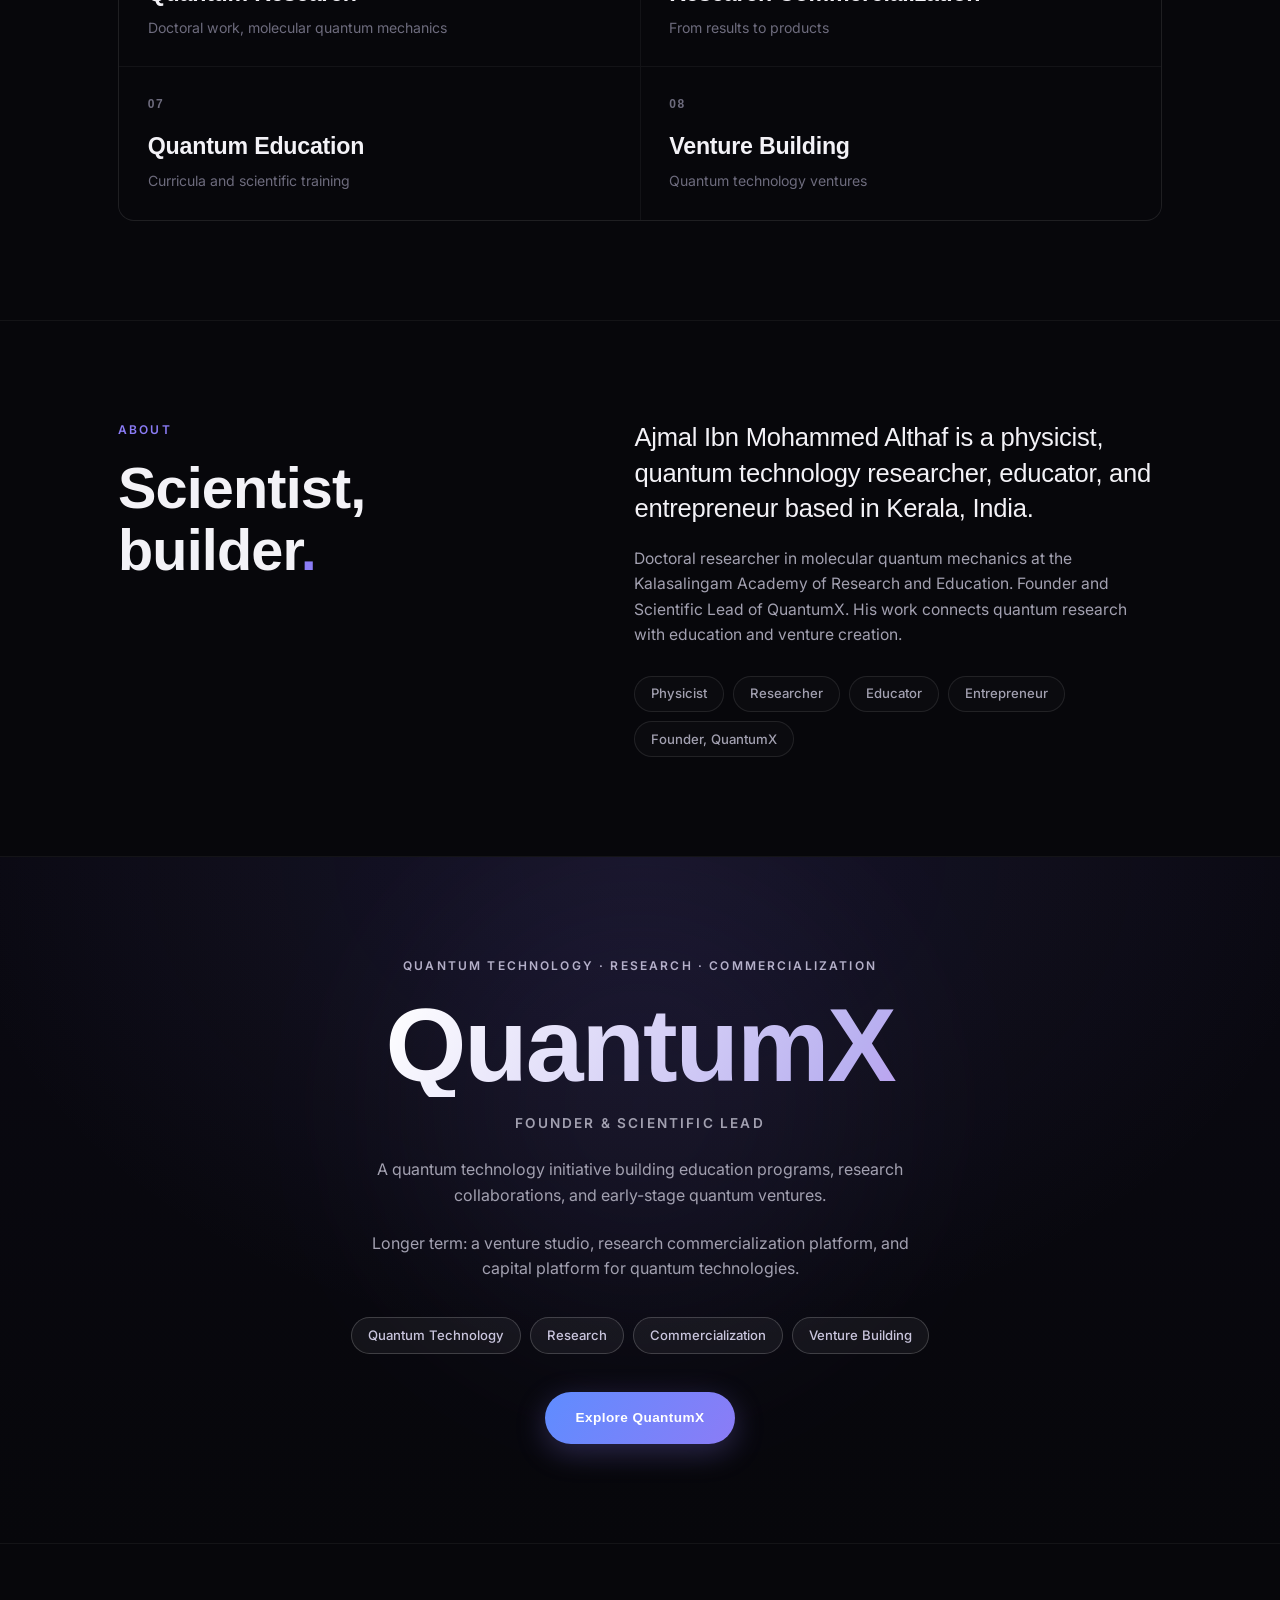
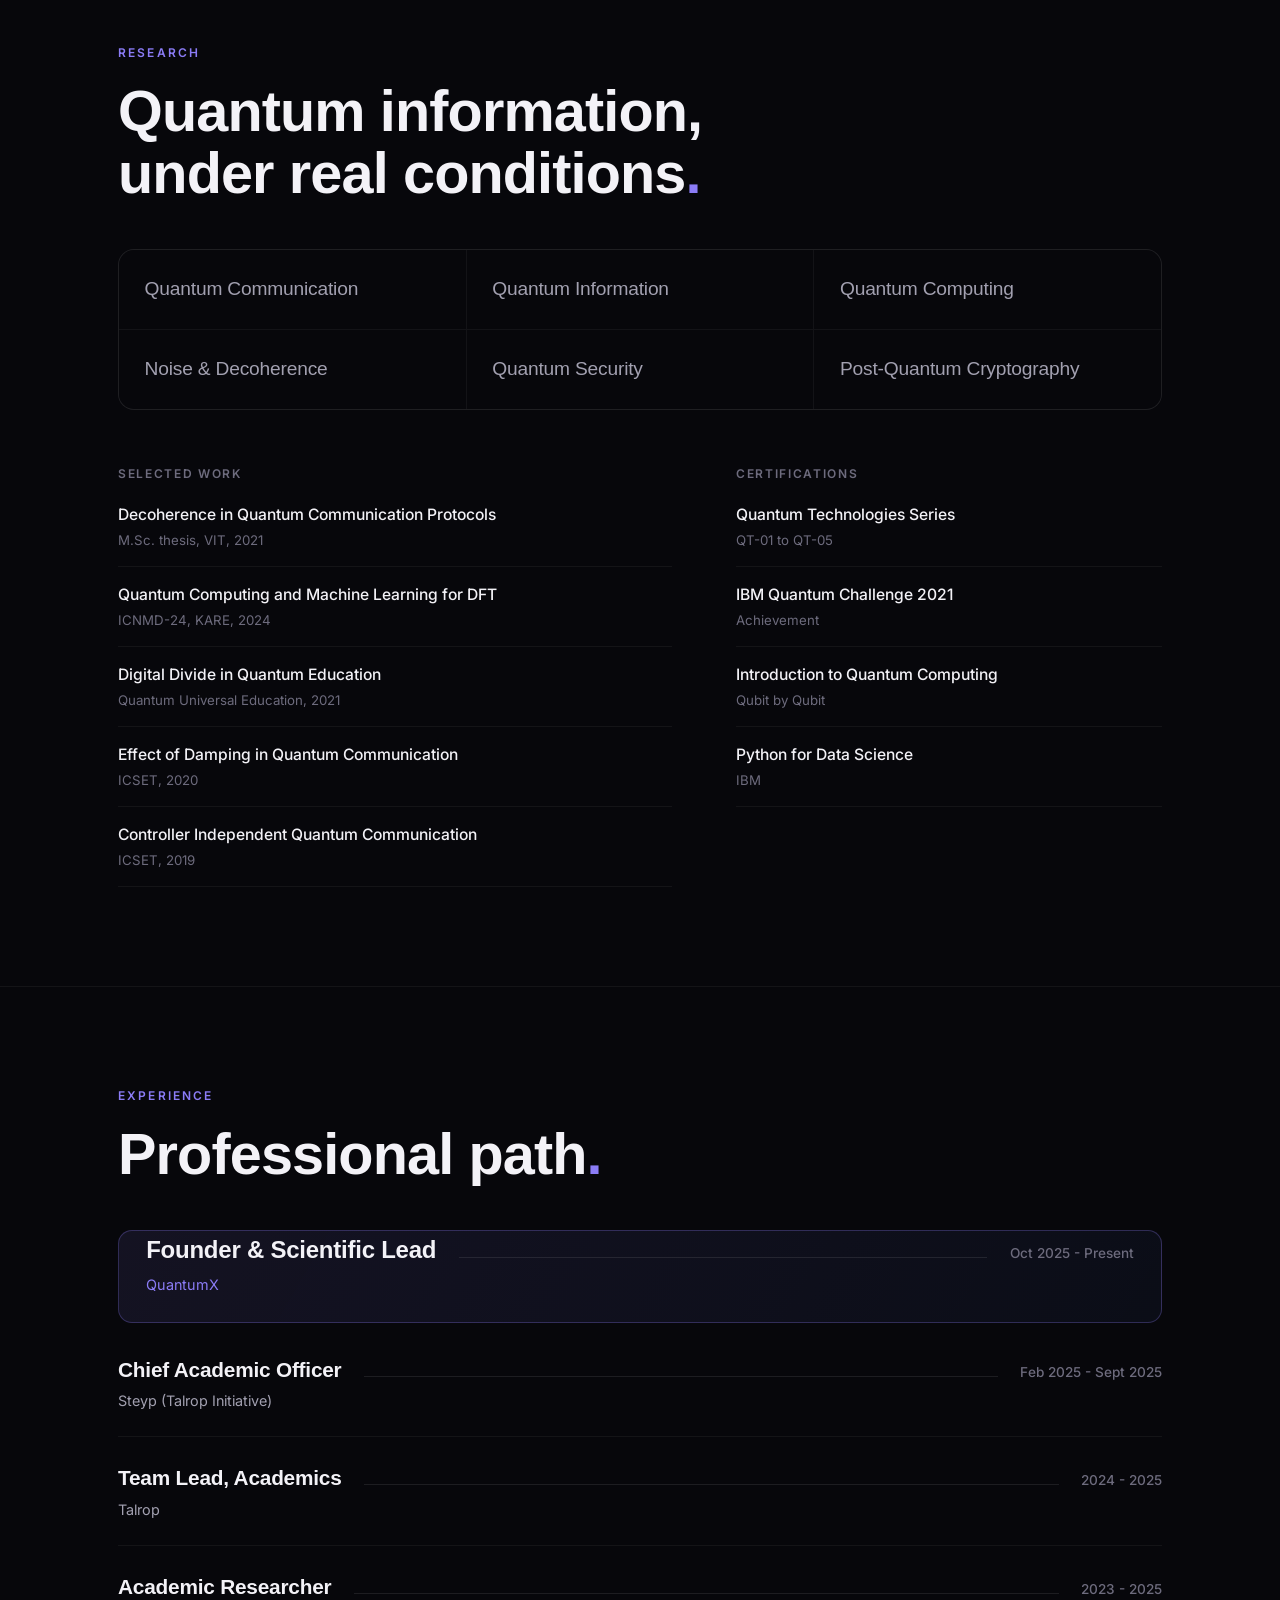
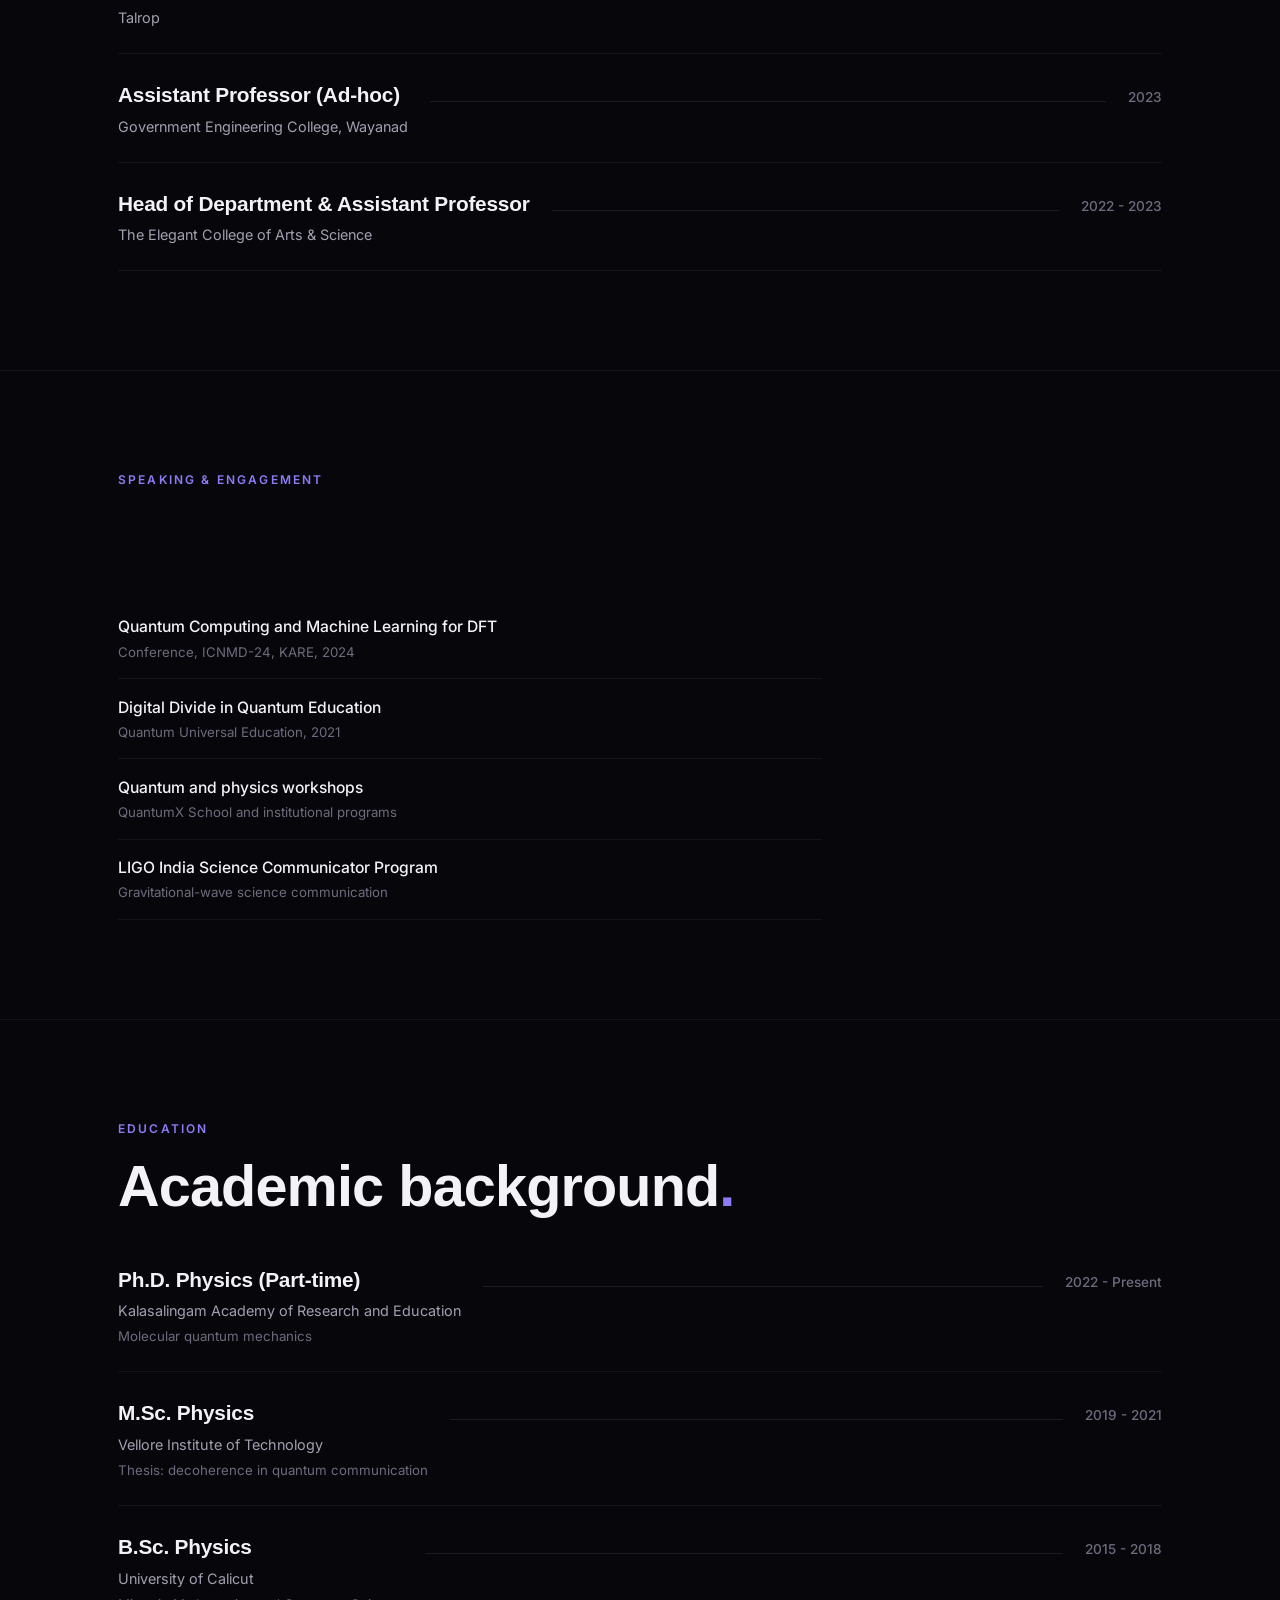
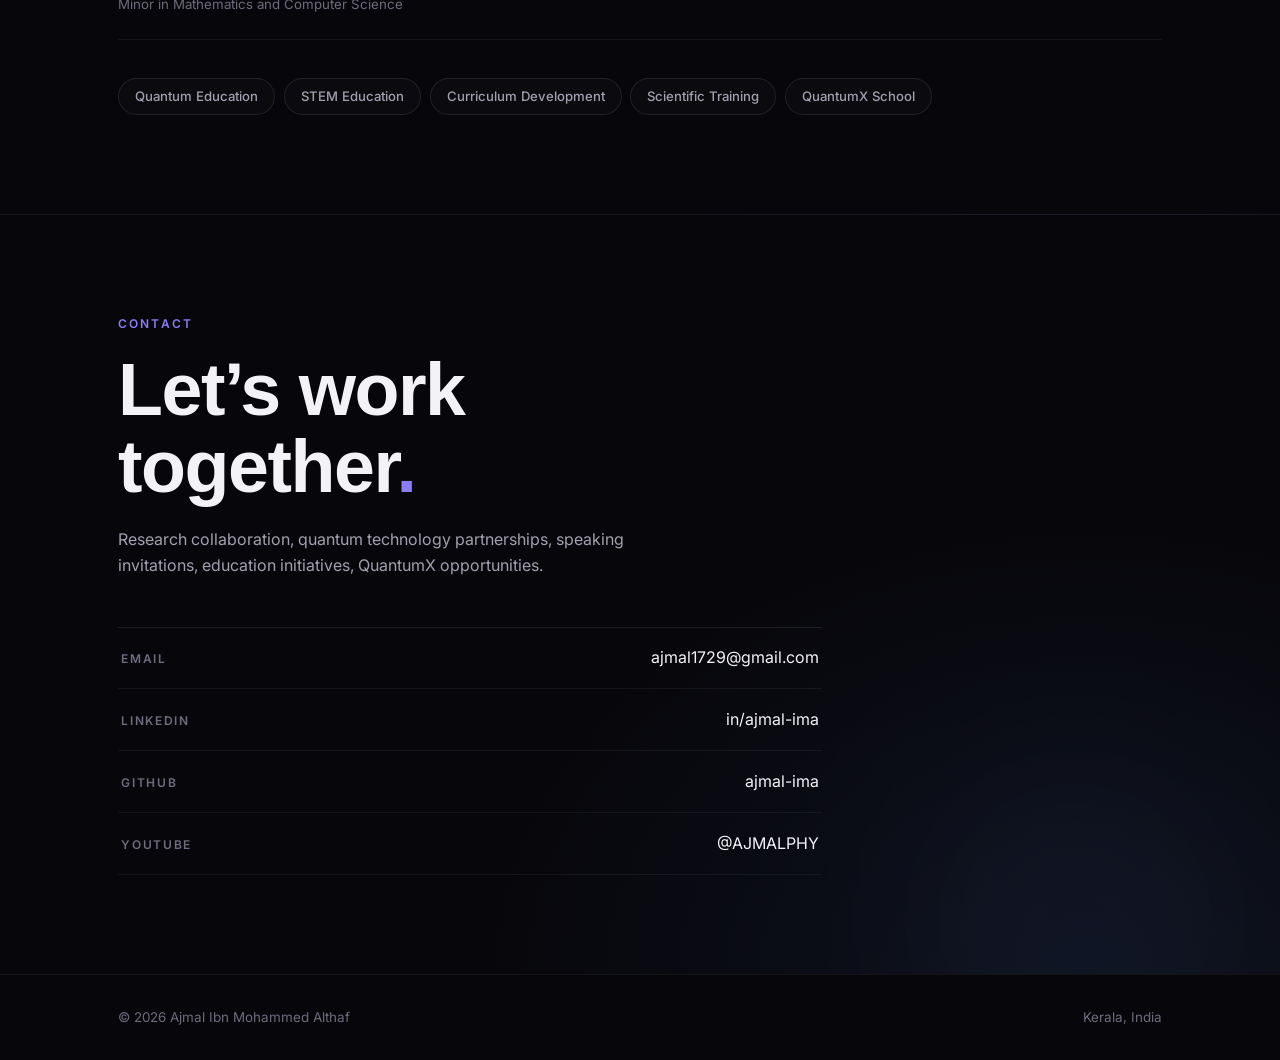
==== commit 909a57aa: "Add files via upload" ====
--- a/index.html
+++ b/index.html
@@ -147,22 +147,22 @@
           <!--
             YOUR PORTRAIT
             1. Save a professional portrait as  photo.jpg  in this folder
-               (portrait orientation works best, at least 1000px wide)
-            2. It appears here automatically.
+               (lowercase, exactly this name; portrait orientation works best,
+               at least 1000px wide)
+            2. Commit and push. It appears here automatically.
           -->
           <div class="portrait-glow" aria-hidden="true"></div>
           <div class="portrait-frame">
+            <div class="portrait-placeholder" aria-hidden="true">
+              <span class="ph-initials">A.</span>
+              <span class="ph-name">Ajmal Ibn Mohammed Althaf</span>
+            </div>
             <img
               src="photo.jpg"
               alt="Portrait of Ajmal Ibn Mohammed Althaf"
               width="440"
               height="550"
-              onerror="this.closest('.hero-portrait').classList.add('is-missing')"
             />
-            <div class="portrait-placeholder" aria-hidden="true">
-              <span class="ph-initials">A.</span>
-              <span class="ph-name">Ajmal Ibn Mohammed Althaf</span>
-            </div>
           </div>
         </figure>
       </div>
@@ -493,4 +493,13 @@
 
   </main>
 
-  +  <footer class="site-footer">
+    <div class="container footer-inner">
+      <p>© <span id="year"></span> Ajmal Ibn Mohammed Althaf</p>
+      <p class="footer-loc">Kerala, India</p>
+    </div>
+  </footer>
+
+  <script src="script.js"></script>
+</body>
+</html>
--- a/style.css
+++ b/style.css
@@ -1,25 +1,28 @@
 /* ============================================================
    Ajmal Ibn Mohammed Althaf · ajmal.science
-   Restrained editorial design: off-white, charcoal, deep navy,
-   one muted amber accent. Serif display + sans body.
+   Premium dark portfolio: near-black base, restrained violet,
+   blue and magenta glow, large editorial typography.
    ============================================================ */
 
 :root {
-  --paper: #faf9f6;
-  --paper-2: #f2f0ea;
-  --ink: #191919;
-  --ink-soft: #4a4a48;
-  --ink-faint: #8a8880;
-  --navy: #16304f;
-  --accent: #b0722a;
-  --line: #e0ddd4;
-  --line-dark: #c9c5b8;
-
-  --serif: "Source Serif 4", Georgia, "Times New Roman", serif;
-  --sans: "Inter", -apple-system, "Segoe UI", "Helvetica Neue", Arial, sans-serif;
-
-  --max: 1080px;
-  --pad: clamp(1.25rem, 4vw, 3rem);
+  --bg: #07070b;
+  --bg-2: #0c0c13;
+  --panel: #101019;
+  --ink: #f3f2f7;
+  --muted: #a2a0b0;
+  --faint: #6d6b7d;
+  --line: rgba(255, 255, 255, 0.09);
+  --line-soft: rgba(255, 255, 255, 0.05);
+
+  --violet: #8b7cf6;
+  --blue: #5f8cff;
+  --magenta: #c56cf0;
+
+  --display: "Sora", -apple-system, "Segoe UI", sans-serif;
+  --body: "Inter", -apple-system, "Segoe UI", "Helvetica Neue", Arial, sans-serif;
+
+  --max: 1140px;
+  --pad: clamp(1.25rem, 4.5vw, 3rem);
 }
 
 * { margin: 0; padding: 0; box-sizing: border-box; }
@@ -27,14 +30,17 @@
 html { scroll-behavior: smooth; }
 
 body {
-  background: var(--paper);
+  background: var(--bg);
   color: var(--ink);
-  font-family: var(--sans);
+  font-family: var(--body);
   font-size: 1rem;
-  line-height: 1.65;
+  line-height: 1.6;
   -webkit-font-smoothing: antialiased;
   text-rendering: optimizeLegibility;
-}
+  overflow-x: hidden;
+}
+
+::selection { background: rgba(139, 124, 246, 0.35); }
 
 .container {
   max-width: var(--max);
@@ -47,26 +53,79 @@
   position: absolute;
   left: -999px;
   top: 0;
-  background: var(--navy);
-  color: #fff;
+  background: var(--violet);
+  color: #0a0a0f;
   padding: 0.6rem 1rem;
   z-index: 100;
 }
 .skip-link:focus { left: 0; }
 
-a { color: var(--navy); text-decoration-color: var(--line-dark); text-underline-offset: 3px; }
-a:hover { color: var(--accent); }
+a { color: inherit; }
+
+/* ---------- Ambient glows ---------- */
+
+.glow {
+  position: absolute;
+  border-radius: 50%;
+  filter: blur(90px);
+  pointer-events: none;
+  opacity: 0.5;
+}
+.glow-a {
+  width: 46vw; height: 46vw;
+  min-width: 420px; min-height: 420px;
+  top: -12%; left: -10%;
+  background: radial-gradient(circle, rgba(95, 140, 255, 0.22), transparent 65%);
+  animation: drift 26s ease-in-out infinite alternate;
+}
+.glow-b {
+  width: 40vw; height: 40vw;
+  min-width: 380px; min-height: 380px;
+  top: 6%; right: -8%;
+  background: radial-gradient(circle, rgba(197, 108, 240, 0.18), transparent 65%);
+  animation: drift 32s ease-in-out infinite alternate-reverse;
+}
+.glow-qx {
+  width: 60vw; height: 60vw;
+  min-width: 500px; min-height: 500px;
+  top: -20%; left: 50%;
+  transform: translateX(-50%);
+  background: radial-gradient(circle, rgba(139, 124, 246, 0.20), transparent 62%);
+  animation: drift 30s ease-in-out infinite alternate;
+}
+.glow-c {
+  width: 44vw; height: 44vw;
+  min-width: 400px; min-height: 400px;
+  bottom: -30%; right: -6%;
+  background: radial-gradient(circle, rgba(95, 140, 255, 0.16), transparent 65%);
+  animation: drift 28s ease-in-out infinite alternate-reverse;
+}
+
+@keyframes drift {
+  from { transform: translate(0, 0) scale(1); }
+  to   { transform: translate(4%, 6%) scale(1.08); }
+}
+.glow-qx { animation-name: drift-center; }
+@keyframes drift-center {
+  from { transform: translateX(-50%) translateY(0) scale(1); }
+  to   { transform: translateX(-50%) translateY(6%) scale(1.1); }
+}
 
 /* ---------- Header / nav ---------- */
 
 .site-header {
-  position: sticky;
-  top: 0;
+  position: fixed;
+  top: 0; left: 0; right: 0;
   z-index: 50;
-  background: rgba(250, 249, 246, 0.92);
-  backdrop-filter: blur(10px);
-  -webkit-backdrop-filter: blur(10px);
-  border-bottom: 1px solid var(--line);
+  background: rgba(7, 7, 11, 0.72);
+  backdrop-filter: blur(14px);
+  -webkit-backdrop-filter: blur(14px);
+  border-bottom: 1px solid transparent;
+  transition: border-color 0.25s ease, background 0.25s ease;
+}
+.site-header.scrolled {
+  border-bottom-color: var(--line-soft);
+  background: rgba(7, 7, 11, 0.88);
 }
 
 .header-inner {
@@ -74,52 +133,61 @@
   align-items: center;
   justify-content: space-between;
   gap: 1.5rem;
-  min-height: 64px;
+  min-height: 68px;
 }
 
 .brand {
-  font-family: var(--serif);
-  font-size: 1.05rem;
-  font-weight: 600;
-  color: var(--ink);
+  font-family: var(--display);
+  font-size: 1.15rem;
+  font-weight: 600;
+  letter-spacing: 0.02em;
   text-decoration: none;
-  letter-spacing: 0.01em;
-  white-space: nowrap;
-}
+}
+.brand-dot { color: var(--violet); }
 
 .site-nav {
   display: flex;
   align-items: center;
-  gap: 1.4rem;
+  gap: 1.7rem;
 }
 
 .nav-link {
   font-size: 0.82rem;
   font-weight: 500;
-  letter-spacing: 0.04em;
-  color: var(--ink-soft);
+  letter-spacing: 0.03em;
+  color: var(--muted);
   text-decoration: none;
   padding: 0.3rem 0;
-  border-bottom: 2px solid transparent;
-  transition: color 0.15s ease, border-color 0.15s ease;
+  position: relative;
+  transition: color 0.18s ease;
+}
+.nav-link::after {
+  content: "";
+  position: absolute;
+  left: 0; bottom: 0;
+  width: 100%; height: 1px;
+  background: var(--violet);
+  transform: scaleX(0);
+  transform-origin: left;
+  transition: transform 0.22s ease;
 }
 .nav-link:hover { color: var(--ink); }
-.nav-link.active { color: var(--navy); border-bottom-color: var(--navy); }
-
-.nav-cv {
-  font-family: var(--sans);
-  font-size: 0.78rem;
-  font-weight: 600;
-  letter-spacing: 0.06em;
-  text-transform: uppercase;
-  color: #fff;
-  background: var(--navy);
-  border: 1px solid var(--navy);
+.nav-link:hover::after,
+.nav-link.active::after { transform: scaleX(1); }
+.nav-link.active { color: var(--ink); }
+
+.nav-link-cta {
+  color: var(--ink);
+  border: 1px solid var(--line);
   padding: 0.45rem 1.1rem;
-  cursor: pointer;
-  transition: background 0.15s ease;
-}
-.nav-cv:hover { background: var(--ink); border-color: var(--ink); }
+  border-radius: 999px;
+  transition: border-color 0.18s ease, background 0.18s ease;
+}
+.nav-link-cta::after { display: none; }
+.nav-link-cta:hover {
+  border-color: var(--violet);
+  background: rgba(139, 124, 246, 0.12);
+}
 
 .nav-toggle {
   display: none;
@@ -132,10 +200,9 @@
 }
 .nav-toggle span {
   display: block;
-  width: 22px;
-  height: 2px;
+  width: 22px; height: 2px;
   background: var(--ink);
-  transition: transform 0.2s ease, opacity 0.2s ease;
+  transition: transform 0.2s ease;
 }
 .nav-toggle[aria-expanded="true"] span:first-child { transform: translateY(3.5px) rotate(45deg); }
 .nav-toggle[aria-expanded="true"] span:last-child { transform: translateY(-3.5px) rotate(-45deg); }
@@ -143,51 +210,74 @@
 /* ---------- Hero ---------- */
 
 .hero {
-  padding: clamp(3.5rem, 9vh, 6.5rem) 0 clamp(3rem, 7vh, 5rem);
-  border-bottom: 1px solid var(--line);
+  position: relative;
+  min-height: 100svh;
+  display: flex;
+  flex-direction: column;
+  justify-content: center;
+  padding: 7rem 0 4rem;
+  overflow: hidden;
+  background:
+    radial-gradient(120% 90% at 70% 10%, rgba(139, 124, 246, 0.06), transparent 55%),
+    var(--bg);
 }
 
 .hero-grid {
+  position: relative;
+  z-index: 1;
   display: grid;
-  grid-template-columns: 1.5fr 1fr;
-  gap: clamp(2.5rem, 6vw, 5rem);
+  grid-template-columns: 1.35fr 1fr;
+  gap: clamp(2.5rem, 6vw, 5.5rem);
   align-items: center;
+  width: 100%;
+}
+
+.hero-eyebrow {
+  font-size: 0.8rem;
+  font-weight: 500;
+  letter-spacing: 0.16em;
+  text-transform: uppercase;
+  color: var(--muted);
+  margin-bottom: 1.6rem;
 }
 
 .hero-name {
-  font-family: var(--serif);
-  font-size: clamp(3.2rem, 8vw, 5.4rem);
-  font-weight: 600;
-  letter-spacing: 0.04em;
+  font-family: var(--display);
+  font-size: clamp(4rem, 11vw, 8.5rem);
+  font-weight: 700;
+  line-height: 0.98;
+  letter-spacing: -0.02em;
   text-transform: uppercase;
-  line-height: 1.02;
+  background: linear-gradient(120deg, #ffffff 30%, #b9b0f0 75%, var(--violet));
+  -webkit-background-clip: text;
+  background-clip: text;
+  color: transparent;
+}
+
+.hero-role {
+  margin-top: 1.4rem;
+  font-family: var(--display);
+  font-size: clamp(1.05rem, 2vw, 1.3rem);
+  font-weight: 500;
   color: var(--ink);
 }
-
-.hero-title {
-  margin-top: 1.1rem;
-  font-size: clamp(1rem, 1.8vw, 1.15rem);
-  font-weight: 500;
-  color: var(--navy);
-  letter-spacing: 0.01em;
-}
-
-.hero-role {
-  margin-top: 0.35rem;
-  font-size: 0.95rem;
-  color: var(--ink-soft);
-}
-.hero-role a { font-weight: 500; }
+.hero-role a {
+  color: var(--violet);
+  text-decoration: none;
+  border-bottom: 1px solid rgba(139, 124, 246, 0.4);
+  transition: border-color 0.18s ease;
+}
+.hero-role a:hover { border-bottom-color: var(--violet); }
 
 .hero-intro {
-  margin-top: 1.6rem;
-  max-width: 34rem;
+  margin-top: 1rem;
+  max-width: 30rem;
   font-size: 1.02rem;
-  color: var(--ink-soft);
+  color: var(--muted);
 }
 
 .hero-actions {
-  margin-top: 2.2rem;
+  margin-top: 2.4rem;
   display: flex;
   flex-wrap: wrap;
   gap: 0.9rem;
@@ -195,348 +285,479 @@
 
 .btn {
   display: inline-block;
-  font-family: var(--sans);
+  font-family: var(--display);
   font-size: 0.85rem;
   font-weight: 600;
-  letter-spacing: 0.05em;
-  text-transform: uppercase;
+  letter-spacing: 0.03em;
   text-decoration: none;
-  padding: 0.8rem 1.6rem;
-  border: 1px solid var(--navy);
-  transition: background 0.15s ease, color 0.15s ease, border-color 0.15s ease;
-}
-.btn-primary { background: var(--navy); color: #fff; }
-.btn-primary:hover { background: var(--ink); border-color: var(--ink); color: #fff; }
-.btn-outline { background: transparent; color: var(--navy); }
-.btn-outline:hover { background: var(--navy); color: #fff; }
+  padding: 0.95rem 1.9rem;
+  border-radius: 999px;
+  transition: transform 0.18s ease, box-shadow 0.18s ease, background 0.18s ease, border-color 0.18s ease;
+}
+.btn-primary {
+  background: linear-gradient(120deg, var(--blue), var(--violet));
+  color: #fff;
+  box-shadow: 0 8px 30px rgba(139, 124, 246, 0.28);
+}
+.btn-primary:hover {
+  transform: translateY(-2px);
+  box-shadow: 0 12px 38px rgba(139, 124, 246, 0.4);
+}
+.btn-ghost {
+  color: var(--ink);
+  border: 1px solid var(--line);
+  background: rgba(255, 255, 255, 0.02);
+}
+.btn-ghost:hover {
+  border-color: rgba(139, 124, 246, 0.6);
+  background: rgba(139, 124, 246, 0.08);
+  transform: translateY(-2px);
+}
 
 /* Portrait */
 .hero-portrait {
   position: relative;
-  aspect-ratio: 4 / 5;
-  max-width: 420px;
   justify-self: end;
   width: 100%;
-  border: 1px solid var(--line-dark);
-  background: var(--paper-2);
+  max-width: 400px;
+}
+.portrait-glow {
+  position: absolute;
+  inset: -12%;
+  background:
+    radial-gradient(circle at 60% 30%, rgba(197, 108, 240, 0.32), transparent 60%),
+    radial-gradient(circle at 35% 70%, rgba(95, 140, 255, 0.28), transparent 60%);
+  filter: blur(50px);
+  z-index: 0;
+  animation: pulse-glow 9s ease-in-out infinite alternate;
+}
+@keyframes pulse-glow {
+  from { opacity: 0.75; transform: scale(1); }
+  to   { opacity: 1; transform: scale(1.05); }
+}
+.portrait-frame {
+  position: relative;
+  z-index: 1;
+  aspect-ratio: 4 / 5;
+  border-radius: 18px;
   overflow: hidden;
-}
-.hero-portrait img {
-  width: 100%;
-  height: 100%;
+  border: 1px solid rgba(255, 255, 255, 0.14);
+  background: linear-gradient(160deg, #17151f, #0c0b12);
+  box-shadow: 0 30px 80px rgba(0, 0, 0, 0.55);
+}
+/* The photo starts invisible and is only faded in by script.js
+   once the file has been confirmed to load. This way the frame
+   can never show a broken image or render empty. */
+.portrait-frame img {
+  position: absolute;
+  inset: 0;
+  z-index: 2;
+  width: 100%; height: 100%;
   object-fit: cover;
   display: block;
-}
+  opacity: 0;
+  transition: opacity 0.6s ease;
+}
+.hero-portrait.has-photo .portrait-frame img { opacity: 1; }
 .portrait-placeholder {
   position: absolute;
   inset: 0;
-  display: none;
-  align-items: flex-end;
-  padding: 1.5rem;
+  z-index: 1;
+  display: flex;
+  flex-direction: column;
+  justify-content: flex-end;
+  gap: 0.4rem;
+  padding: 1.6rem;
   background:
-    linear-gradient(180deg, transparent 55%, rgba(22, 48, 79, 0.08) 100%),
-    var(--paper-2);
-}
-.portrait-placeholder span {
-  font-family: var(--serif);
-  font-size: 1.05rem;
-  color: var(--ink-faint);
-  line-height: 1.4;
-}
-.hero-portrait.is-missing img { display: none; }
-.hero-portrait.is-missing .portrait-placeholder { display: flex; }
-
-/* ---------- Sections ---------- */
+    radial-gradient(120% 100% at 80% 0%, rgba(139, 124, 246, 0.18), transparent 55%),
+    linear-gradient(160deg, #17151f, #0b0a11);
+}
+.ph-initials {
+  font-family: var(--display);
+  font-size: 2.6rem;
+  font-weight: 700;
+  color: var(--violet);
+  line-height: 1;
+}
+.ph-name {
+  font-size: 0.85rem;
+  color: var(--muted);
+  letter-spacing: 0.04em;
+}
+
+.hero-scroll {
+  position: absolute;
+  left: 50%;
+  bottom: 1.6rem;
+  transform: translateX(-50%);
+  width: 24px; height: 38px;
+  border: 1px solid var(--line);
+  border-radius: 999px;
+  z-index: 1;
+}
+.hero-scroll span {
+  position: absolute;
+  left: 50%; top: 7px;
+  width: 3px; height: 7px;
+  margin-left: -1.5px;
+  border-radius: 2px;
+  background: var(--violet);
+  animation: scroll-hint 1.8s ease-in-out infinite;
+}
+@keyframes scroll-hint {
+  0% { transform: translateY(0); opacity: 1; }
+  70% { transform: translateY(12px); opacity: 0; }
+  100% { transform: translateY(0); opacity: 0; }
+}
+
+/* ---------- Shared section furniture ---------- */
 
 .section {
-  padding: clamp(3.5rem, 8vh, 5.5rem) 0;
-  border-bottom: 1px solid var(--line);
-}
-.section-tint { background: var(--paper-2); }
-
-.section-title {
-  font-family: var(--serif);
-  font-size: clamp(1.7rem, 3.4vw, 2.3rem);
-  font-weight: 600;
-  letter-spacing: 0.01em;
-  color: var(--ink);
-  padding-bottom: 0.9rem;
-  border-bottom: 2px solid var(--ink);
-  margin-bottom: 2.2rem;
-}
-
-.section-intro {
-  max-width: 42rem;
-  color: var(--ink-soft);
-  font-size: 1.02rem;
-  margin-bottom: 2.2rem;
-}
-
-.prose { max-width: 46rem; }
-.prose p { color: var(--ink-soft); margin-bottom: 1.1rem; }
-.prose p:last-child { margin-bottom: 0; }
+  position: relative;
+  padding: clamp(4.5rem, 11vh, 8rem) 0;
+  border-top: 1px solid var(--line-soft);
+  overflow: hidden;
+}
+
+.kicker {
+  font-size: 0.75rem;
+  font-weight: 600;
+  letter-spacing: 0.18em;
+  text-transform: uppercase;
+  color: var(--violet);
+  margin-bottom: 1.1rem;
+}
+.kicker-light { color: rgba(233, 228, 255, 0.75); }
+
+.section-heading {
+  font-family: var(--display);
+  font-size: clamp(2.1rem, 5vw, 3.6rem);
+  font-weight: 600;
+  line-height: 1.08;
+  letter-spacing: -0.015em;
+  margin-bottom: clamp(2.2rem, 5vh, 3.5rem);
+}
+.accent { color: var(--violet); }
 
 .subhead {
-  font-family: var(--sans);
-  font-size: 0.78rem;
-  font-weight: 600;
-  letter-spacing: 0.12em;
+  font-size: 0.75rem;
+  font-weight: 600;
+  letter-spacing: 0.14em;
   text-transform: uppercase;
-  color: var(--ink-faint);
-  margin: 2.2rem 0 1rem;
-}
-.subhead:first-child { margin-top: 0; }
-
-/* Fact grid (About) */
-.fact-grid {
-  margin-top: 2.6rem;
-  display: grid;
-  grid-template-columns: repeat(auto-fit, minmax(210px, 1fr));
-  border-top: 1px solid var(--line-dark);
-  border-left: 1px solid var(--line-dark);
-}
-.fact {
-  padding: 1.1rem 1.2rem;
-  border-right: 1px solid var(--line-dark);
-  border-bottom: 1px solid var(--line-dark);
-}
-.fact dt {
-  font-size: 0.72rem;
-  font-weight: 600;
-  letter-spacing: 0.1em;
-  text-transform: uppercase;
-  color: var(--ink-faint);
-  margin-bottom: 0.4rem;
-}
-.fact dd { font-size: 0.95rem; color: var(--ink); }
-
-/* Work list */
-.work-list {
+  color: var(--faint);
+  margin-bottom: 1.2rem;
+}
+
+/* Chips */
+.chip-row {
+  list-style: none;
+  display: flex;
+  flex-wrap: wrap;
+  gap: 0.55rem;
+}
+.chip-row li {
+  font-size: 0.82rem;
+  font-weight: 500;
+  color: var(--muted);
+  border: 1px solid var(--line);
+  border-radius: 999px;
+  padding: 0.42rem 1rem;
+  background: rgba(255, 255, 255, 0.02);
+  transition: border-color 0.18s ease, color 0.18s ease;
+}
+.chip-row li:hover { border-color: rgba(139, 124, 246, 0.55); color: var(--ink); }
+.chip-row-dark li {
+  color: rgba(233, 228, 255, 0.85);
+  border-color: rgba(255, 255, 255, 0.18);
+  background: rgba(255, 255, 255, 0.05);
+}
+
+/* ---------- Current Focus ---------- */
+
+.focus-list {
   list-style: none;
   display: grid;
-  grid-template-columns: repeat(auto-fit, minmax(290px, 1fr));
-  gap: 0;
-  border-top: 1px solid var(--line-dark);
-  border-left: 1px solid var(--line-dark);
-}
-.work-item {
-  padding: 1.5rem 1.6rem;
-  border-right: 1px solid var(--line-dark);
-  border-bottom: 1px solid var(--line-dark);
-}
-.work-item h3 {
-  font-family: var(--serif);
-  font-size: 1.15rem;
-  font-weight: 600;
-  margin-bottom: 0.55rem;
-  color: var(--ink);
-}
-.work-item p { font-size: 0.93rem; color: var(--ink-soft); }
-
-/* ---------- QuantumX (featured) ---------- */
+  grid-template-columns: repeat(2, 1fr);
+  gap: 1px;
+  background: var(--line-soft);
+  border: 1px solid var(--line-soft);
+  border-radius: 16px;
+  overflow: hidden;
+}
+.focus-item {
+  background: var(--bg);
+  padding: 1.7rem 1.8rem;
+  transition: background 0.25s ease;
+}
+.focus-item:hover { background: var(--bg-2); }
+.focus-num {
+  display: block;
+  font-family: var(--display);
+  font-size: 0.75rem;
+  font-weight: 600;
+  letter-spacing: 0.12em;
+  color: var(--faint);
+  margin-bottom: 0.9rem;
+}
+.focus-item h3 {
+  font-family: var(--display);
+  font-size: clamp(1.15rem, 2vw, 1.45rem);
+  font-weight: 600;
+  letter-spacing: -0.01em;
+}
+.focus-item p {
+  margin-top: 0.3rem;
+  font-size: 0.88rem;
+  color: var(--faint);
+}
+
+/* ---------- About ---------- */
+
+.about-grid {
+  display: grid;
+  grid-template-columns: 1fr 1.2fr;
+  gap: clamp(2rem, 6vw, 5rem);
+}
+.about-lede {
+  font-family: var(--display);
+  font-size: clamp(1.25rem, 2.4vw, 1.6rem);
+  font-weight: 500;
+  line-height: 1.4;
+  letter-spacing: -0.01em;
+}
+.about-text {
+  margin-top: 1.2rem;
+  max-width: 36rem;
+  color: var(--muted);
+  font-size: 0.98rem;
+}
+.about-body .chip-row { margin-top: 1.8rem; }
+
+/* ---------- QuantumX ---------- */
 
 .quantumx {
-  background: var(--navy);
-  color: #eef1f5;
-  border-bottom: none;
-}
-.quantumx .section-title { color: #fff; border-bottom-color: rgba(255, 255, 255, 0.35); }
-.qx-kicker {
-  font-size: 0.75rem;
+  background:
+    radial-gradient(90% 120% at 50% 0%, rgba(139, 124, 246, 0.10), transparent 60%),
+    linear-gradient(180deg, #0a0912, #07070b);
+  text-align: center;
+}
+.qx-inner { position: relative; z-index: 1; }
+.qx-title {
+  font-family: var(--display);
+  font-size: clamp(3rem, 9vw, 6.5rem);
+  font-weight: 700;
+  letter-spacing: -0.02em;
+  line-height: 1;
+  background: linear-gradient(120deg, #ffffff 25%, #b9b0f0 70%, var(--magenta));
+  -webkit-background-clip: text;
+  background-clip: text;
+  color: transparent;
+}
+.qx-role {
+  margin-top: 1rem;
+  font-size: 0.85rem;
   font-weight: 600;
   letter-spacing: 0.16em;
   text-transform: uppercase;
-  color: var(--accent);
-  margin-bottom: 0.9rem;
-}
-.qx-tagline {
-  font-family: var(--serif);
-  font-size: 1.15rem;
-  color: rgba(238, 241, 245, 0.75);
-  margin: -1.2rem 0 2rem;
-}
-.qx-body p { color: rgba(238, 241, 245, 0.82); }
-
-.qx-facts {
+  color: var(--muted);
+}
+.qx-text {
+  max-width: 34rem;
+  margin: 1.4rem auto 0;
+  color: var(--muted);
+  font-size: 1rem;
+}
+.quantumx .chip-row {
+  justify-content: center;
+  margin-top: 2.2rem;
+}
+.quantumx .btn { margin-top: 2.4rem; }
+
+/* ---------- Research ---------- */
+
+.research-cats {
+  list-style: none;
   display: grid;
-  grid-template-columns: repeat(auto-fit, minmax(220px, 1fr));
-  gap: 0;
-  border-top: 1px solid rgba(255, 255, 255, 0.22);
-  border-left: 1px solid rgba(255, 255, 255, 0.22);
-  margin: 2.4rem 0;
-}
-.qx-fact {
-  padding: 1.2rem 1.4rem;
-  border-right: 1px solid rgba(255, 255, 255, 0.22);
-  border-bottom: 1px solid rgba(255, 255, 255, 0.22);
-}
-.qx-fact h3 {
-  font-size: 0.72rem;
-  font-weight: 600;
-  letter-spacing: 0.12em;
-  text-transform: uppercase;
-  color: rgba(238, 241, 245, 0.55);
-  margin-bottom: 0.4rem;
-}
-.qx-fact p { font-size: 0.95rem; color: #eef1f5; }
-
-.quantumx .btn-primary {
-  background: #fff;
-  border-color: #fff;
-  color: var(--navy);
-}
-.quantumx .btn-primary:hover { background: var(--accent); border-color: var(--accent); color: #fff; }
-
-/* ---------- Research ---------- */
-
-.research-layout {
+  grid-template-columns: repeat(3, 1fr);
+  gap: 1px;
+  background: var(--line-soft);
+  border: 1px solid var(--line-soft);
+  border-radius: 16px;
+  overflow: hidden;
+  margin-bottom: clamp(2.5rem, 6vh, 4rem);
+}
+.research-cats li {
+  background: var(--bg);
+  padding: 1.5rem 1.6rem;
+  font-family: var(--display);
+  font-size: clamp(1rem, 1.6vw, 1.2rem);
+  font-weight: 500;
+  letter-spacing: -0.01em;
+  color: var(--muted);
+  transition: background 0.25s ease, color 0.25s ease;
+}
+.research-cats li:hover { background: var(--bg-2); color: var(--ink); }
+
+.research-cols {
   display: grid;
-  grid-template-columns: 1fr 1.15fr;
+  grid-template-columns: 1.3fr 1fr;
   gap: clamp(2rem, 5vw, 4rem);
 }
 
-.tag-list {
-  list-style: none;
-  display: flex;
-  flex-wrap: wrap;
-  gap: 0.5rem;
-}
-.tag-list li {
-  font-size: 0.85rem;
-  color: var(--navy);
-  border: 1px solid var(--line-dark);
-  padding: 0.35rem 0.85rem;
-  background: #fff;
-}
-
-.plain-list {
-  list-style: none;
-}
-.plain-list li {
-  font-size: 0.93rem;
-  color: var(--ink-soft);
-  padding: 0.45rem 0 0.45rem 1.1rem;
-  position: relative;
-  border-bottom: 1px solid var(--line);
-}
-.plain-list li::before {
-  content: "";
-  position: absolute;
-  left: 0;
-  top: 1.05rem;
-  width: 6px;
-  height: 1px;
-  background: var(--accent);
-}
-
-/* Reference lists (papers, talks, achievements) */
-.ref-list { list-style: none; }
-.ref-list li {
-  padding: 0.85rem 0;
-  border-bottom: 1px solid var(--line);
+.entry-list { list-style: none; }
+.entry-list li {
   display: flex;
   flex-direction: column;
   gap: 0.15rem;
-}
-.ref-list li:first-child { padding-top: 0; }
-.ref-title { font-size: 0.98rem; font-weight: 500; color: var(--ink); }
-.ref-meta { font-size: 0.85rem; color: var(--ink-faint); }
-.ref-list-wide { max-width: 46rem; }
-
-/* ---------- Experience (CV style) ---------- */
-
-.cv-list {
-  list-style: none;
-  max-width: 52rem;
-  margin-bottom: 3rem;
-}
-.cv-list:last-child { margin-bottom: 0; }
-.cv-item {
-  display: grid;
-  grid-template-columns: 11rem 1fr;
-  gap: 1.5rem;
-  padding: 1.35rem 0;
-  border-bottom: 1px solid var(--line);
-}
-.cv-item:first-child { padding-top: 0; }
-.cv-period {
+  padding: 0.95rem 0;
+  border-bottom: 1px solid var(--line-soft);
+}
+.entry-list li:first-child { padding-top: 0; }
+.entry-title {
+  font-size: 0.98rem;
+  font-weight: 500;
+  color: var(--ink);
+}
+.entry-meta { font-size: 0.83rem; color: var(--faint); }
+.entry-list-wide { max-width: 44rem; }
+
+/* ---------- Experience / Education ---------- */
+
+.xp-list { list-style: none; }
+.xp-item {
+  display: flex;
+  align-items: baseline;
+  gap: 1.4rem;
+  padding: 1.5rem 0;
+  border-bottom: 1px solid var(--line-soft);
+  transition: padding-left 0.22s ease;
+}
+.xp-item:hover { padding-left: 0.5rem; }
+.xp-item:first-child { padding-top: 0; }
+.xp-item:first-child:hover { padding-left: 0.5rem; }
+.xp-main { flex-shrink: 0; }
+.xp-item h3 {
+  font-family: var(--display);
+  font-size: clamp(1.05rem, 1.9vw, 1.3rem);
+  font-weight: 600;
+  letter-spacing: -0.01em;
+}
+.xp-org {
+  margin-top: 0.2rem;
+  font-size: 0.9rem;
+  color: var(--muted);
+}
+.xp-org a {
+  color: var(--violet);
+  text-decoration: none;
+}
+.xp-org a:hover { text-decoration: underline; text-underline-offset: 3px; }
+.xp-note {
+  margin-top: 0.25rem;
+  font-size: 0.83rem;
+  color: var(--faint);
+}
+.xp-line {
+  flex: 1;
+  height: 1px;
+  background: var(--line);
+  min-width: 2rem;
+}
+.xp-period {
   font-size: 0.85rem;
   font-weight: 500;
-  color: var(--ink-faint);
-  letter-spacing: 0.02em;
-  padding-top: 0.15rem;
-}
-.cv-item h3 {
-  font-family: var(--serif);
-  font-size: 1.12rem;
-  font-weight: 600;
-  color: var(--ink);
-}
-.cv-org { font-size: 0.92rem; font-weight: 500; color: var(--navy); margin-top: 0.1rem; }
-.cv-org a { color: var(--navy); }
-.cv-desc { font-size: 0.92rem; color: var(--ink-soft); margin-top: 0.4rem; max-width: 34rem; }
-
-.cv-current {
-  background: var(--paper-2);
-  padding: 1.35rem 1.4rem;
-  border: 1px solid var(--line-dark);
-  margin-bottom: 0;
-}
-.cv-current + .cv-item { margin-top: 0; }
+  color: var(--faint);
+  white-space: nowrap;
+}
+
+.xp-current {
+  position: relative;
+  background: linear-gradient(120deg, rgba(139, 124, 246, 0.10), rgba(95, 140, 255, 0.05));
+  border: 1px solid rgba(139, 124, 246, 0.28);
+  border-radius: 14px;
+  padding: 1.6rem 1.7rem;
+  margin-bottom: 0.4rem;
+}
+.xp-current:hover { padding-left: 1.7rem; }
+.xp-current h3 { font-size: clamp(1.2rem, 2.2vw, 1.5rem); }
+
+#education .chip-row { margin-top: 2.4rem; }
 
 /* ---------- Contact ---------- */
 
-.contact-grid {
-  max-width: 46rem;
-  border-top: 1px solid var(--line-dark);
+.section-contact {
+  background:
+    radial-gradient(80% 100% at 85% 100%, rgba(95, 140, 255, 0.07), transparent 60%),
+    var(--bg);
+}
+.contact-inner { position: relative; z-index: 1; }
+.contact-heading {
+  font-family: var(--display);
+  font-size: clamp(2.6rem, 6.5vw, 4.6rem);
+  font-weight: 600;
+  line-height: 1.05;
+  letter-spacing: -0.02em;
+}
+.contact-text {
+  margin-top: 1.4rem;
+  max-width: 32rem;
+  color: var(--muted);
+}
+.contact-links {
+  margin-top: 3rem;
+  max-width: 44rem;
+  border-top: 1px solid var(--line);
 }
 .contact-row {
-  display: grid;
-  grid-template-columns: 8rem 1fr;
-  gap: 1rem;
+  display: flex;
+  justify-content: space-between;
   align-items: baseline;
-  padding: 0.95rem 0.2rem;
-  border-bottom: 1px solid var(--line-dark);
+  gap: 1.5rem;
+  padding: 1.1rem 0.2rem;
+  border-bottom: 1px solid var(--line-soft);
   text-decoration: none;
-  transition: background 0.15s ease;
-}
-.contact-row:hover { background: var(--paper-2); }
+  transition: padding-left 0.2s ease;
+}
+.contact-row:hover { padding-left: 0.7rem; }
 .contact-key {
   font-size: 0.75rem;
   font-weight: 600;
-  letter-spacing: 0.1em;
+  letter-spacing: 0.14em;
   text-transform: uppercase;
-  color: var(--ink-faint);
-}
-.contact-value { font-size: 0.98rem; color: var(--ink); }
-.contact-row:hover .contact-value { color: var(--navy); }
+  color: var(--faint);
+}
+.contact-value {
+  font-size: 1rem;
+  color: var(--ink);
+  transition: color 0.18s ease;
+}
+.contact-row:hover .contact-value { color: var(--violet); }
 
 /* ---------- Footer ---------- */
 
 .site-footer {
+  border-top: 1px solid var(--line-soft);
   padding: 2rem 0;
 }
 .footer-inner {
   display: flex;
   flex-wrap: wrap;
-  align-items: center;
   justify-content: space-between;
-  gap: 1rem;
-}
-.site-footer p { font-size: 0.85rem; color: var(--ink-faint); }
-.footer-cv {
-  font-family: var(--sans);
-  font-size: 0.78rem;
-  font-weight: 600;
-  letter-spacing: 0.05em;
-  color: var(--navy);
-  background: none;
-  border: 1px solid var(--line-dark);
-  padding: 0.5rem 1rem;
-  cursor: pointer;
-  transition: border-color 0.15s ease, color 0.15s ease;
-}
-.footer-cv:hover { border-color: var(--navy); }
+  gap: 0.6rem;
+}
+.site-footer p { font-size: 0.84rem; color: var(--faint); }
+
+/* ---------- Reveal animation ---------- */
+
+.reveal {
+  opacity: 0;
+  transform: translateY(26px);
+  transition: opacity 0.7s ease, transform 0.7s cubic-bezier(0.22, 0.61, 0.36, 1);
+}
+.reveal.in {
+  opacity: 1;
+  transform: translateY(0);
+}
 
 /* ---------- Responsive ---------- */
 
@@ -546,68 +767,65 @@
   .site-nav {
     position: absolute;
     top: 100%;
-    left: 0;
-    right: 0;
+    left: 0; right: 0;
     flex-direction: column;
     align-items: stretch;
     gap: 0;
-    background: var(--paper);
-    border-bottom: 1px solid var(--line);
-    padding: 0.5rem var(--pad) 1rem;
+    background: rgba(10, 10, 15, 0.97);
+    backdrop-filter: blur(16px);
+    -webkit-backdrop-filter: blur(16px);
+    border-bottom: 1px solid var(--line-soft);
+    padding: 0.6rem var(--pad) 1.2rem;
     display: none;
   }
   .site-nav.open { display: flex; }
-  .nav-link { padding: 0.65rem 0; border-bottom: 1px solid var(--line); }
-  .nav-link.active { border-bottom-color: var(--navy); }
-  .nav-cv { margin-top: 0.8rem; align-self: flex-start; }
-
+  .nav-link {
+    padding: 0.85rem 0;
+    font-size: 0.95rem;
+    border-bottom: 1px solid var(--line-soft);
+  }
+  .nav-link::after { display: none; }
+  .nav-link-cta {
+    margin-top: 0.9rem;
+    align-self: flex-start;
+    padding: 0.55rem 1.3rem;
+    border-bottom: 1px solid var(--line);
+  }
+
+  .hero { padding: 6.5rem 0 5rem; min-height: auto; }
   .hero-grid { grid-template-columns: 1fr; }
-  .hero-portrait { justify-self: start; max-width: 340px; order: -1; }
-  .research-layout { grid-template-columns: 1fr; }
-  .cv-item { grid-template-columns: 1fr; gap: 0.3rem; }
-  .cv-period { padding-top: 0; }
-  .contact-row { grid-template-columns: 6.5rem 1fr; }
+  .hero-portrait {
+    justify-self: start;
+    max-width: 320px;
+    order: -1;
+  }
+  .hero-scroll { display: none; }
+
+  .about-grid { grid-template-columns: 1fr; }
+  .focus-list { grid-template-columns: 1fr; }
+  .research-cats { grid-template-columns: 1fr 1fr; }
+  .research-cols { grid-template-columns: 1fr; }
+
+  .xp-item { flex-wrap: wrap; gap: 0.5rem; }
+  .xp-line { display: none; }
+  .xp-period { width: 100%; }
+  .xp-current { padding: 1.3rem 1.3rem; }
+  .xp-current:hover { padding-left: 1.3rem; }
 }
 
 @media (max-width: 480px) {
+  .research-cats { grid-template-columns: 1fr; }
   .hero-actions .btn { width: 100%; text-align: center; }
+  .contact-row { flex-direction: column; gap: 0.2rem; }
 }
 
 /* ---------- Motion preferences ---------- */
 
 @media (prefers-reduced-motion: reduce) {
   html { scroll-behavior: auto; }
-  * { transition: none !important; }
-}
-
-/* ---------- Print / CV export ---------- */
-
-@media print {
-  .site-header,
-  .hero-actions,
-  .site-footer,
-  .skip-link { display: none !important; }
-
-  body { background: #fff; font-size: 11pt; }
-  .container { max-width: none; padding: 0; }
-
-  .hero { padding: 0 0 1rem; border-bottom: 2px solid #000; }
-  .hero-grid { grid-template-columns: 1fr; }
-  .hero-portrait { display: none; }
-  .hero-name { font-size: 26pt; }
-  .hero-intro { max-width: none; }
-
-  .section { padding: 1.2rem 0; page-break-inside: avoid; }
-  .section-tint, .quantumx { background: #fff !important; color: #000 !important; }
-  .quantumx .section-title,
-  .qx-tagline, .qx-body p, .qx-fact p { color: #000 !important; }
-  .qx-kicker { color: #000 !important; }
-  .qx-facts { border-color: #999; }
-  .qx-fact { border-color: #999; }
-  .quantumx .btn { display: none; }
-
-  .work-list, .fact-grid { grid-template-columns: 1fr 1fr; }
-  .cv-list { max-width: none; }
-
-  a { color: #000; text-decoration: none; }
-}
+  *, *::before, *::after {
+    animation: none !important;
+    transition: none !important;
+  }
+  .reveal { opacity: 1; transform: none; }
+}
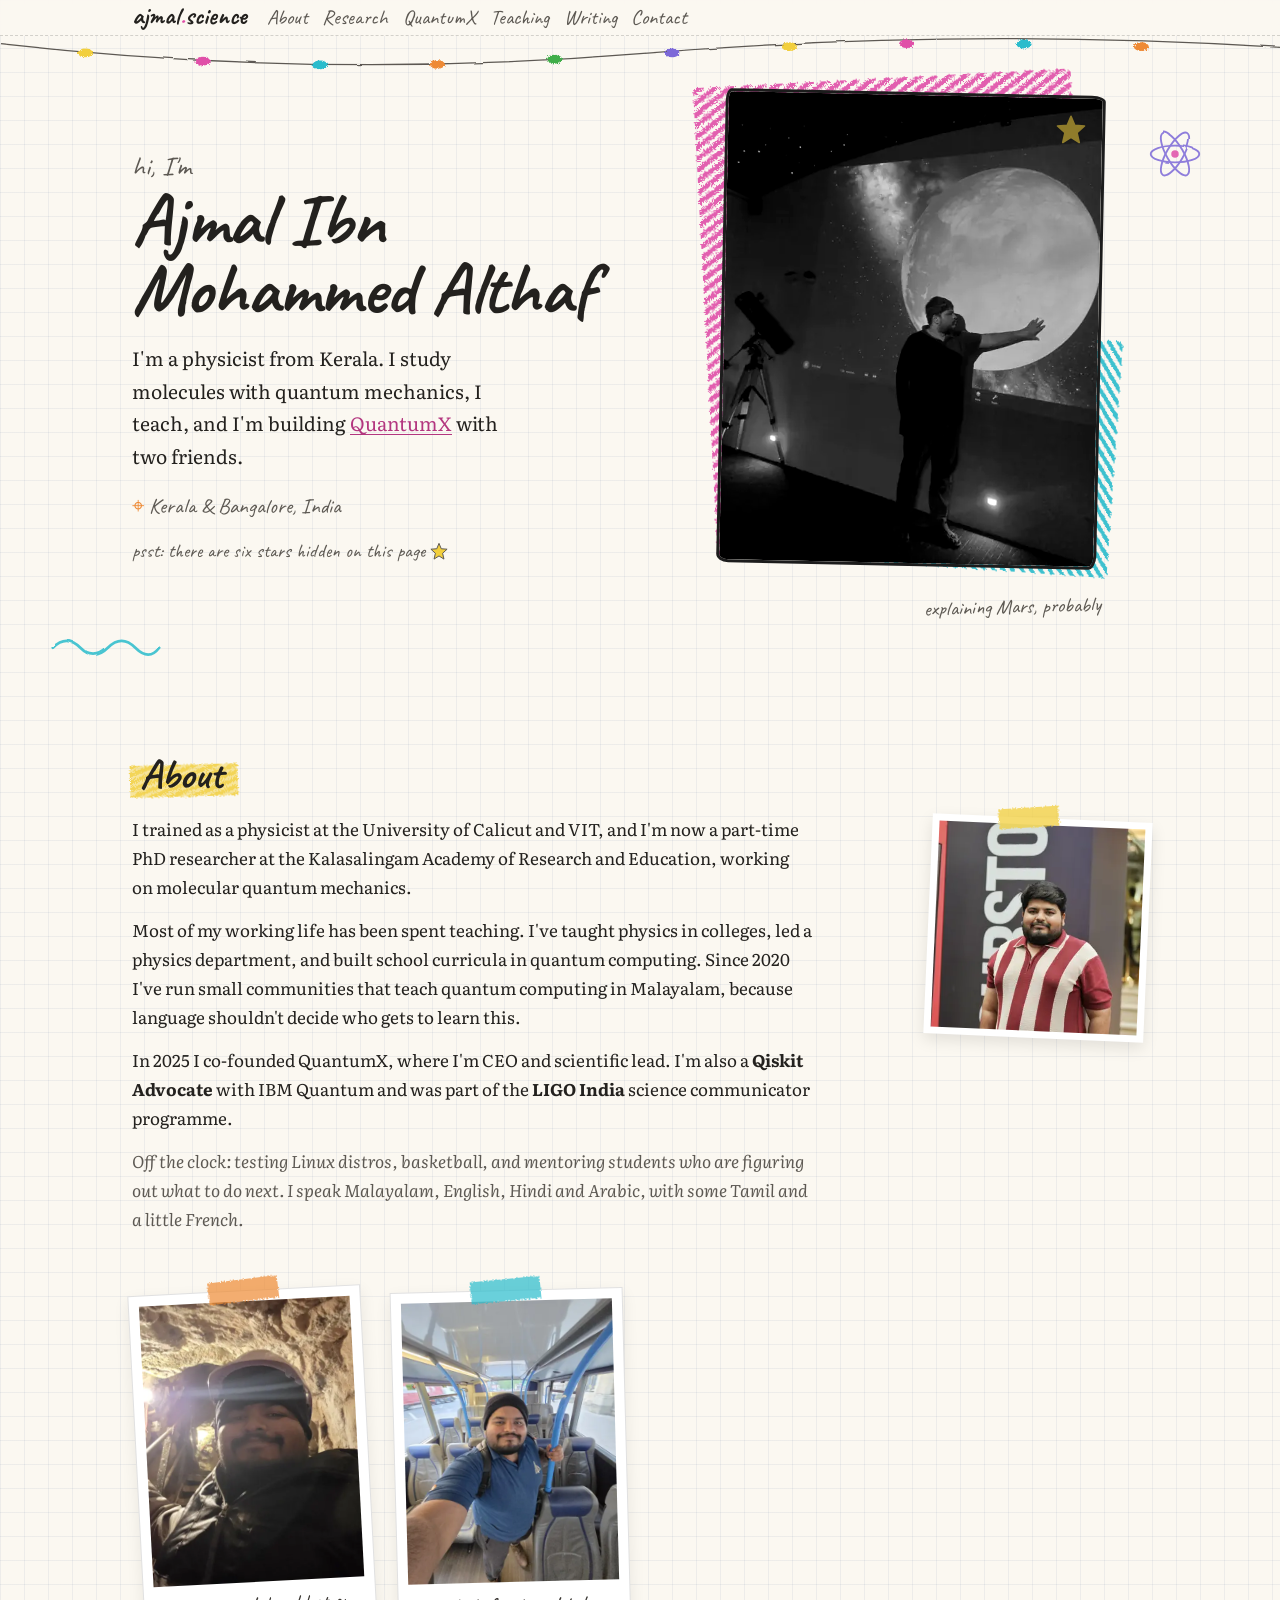
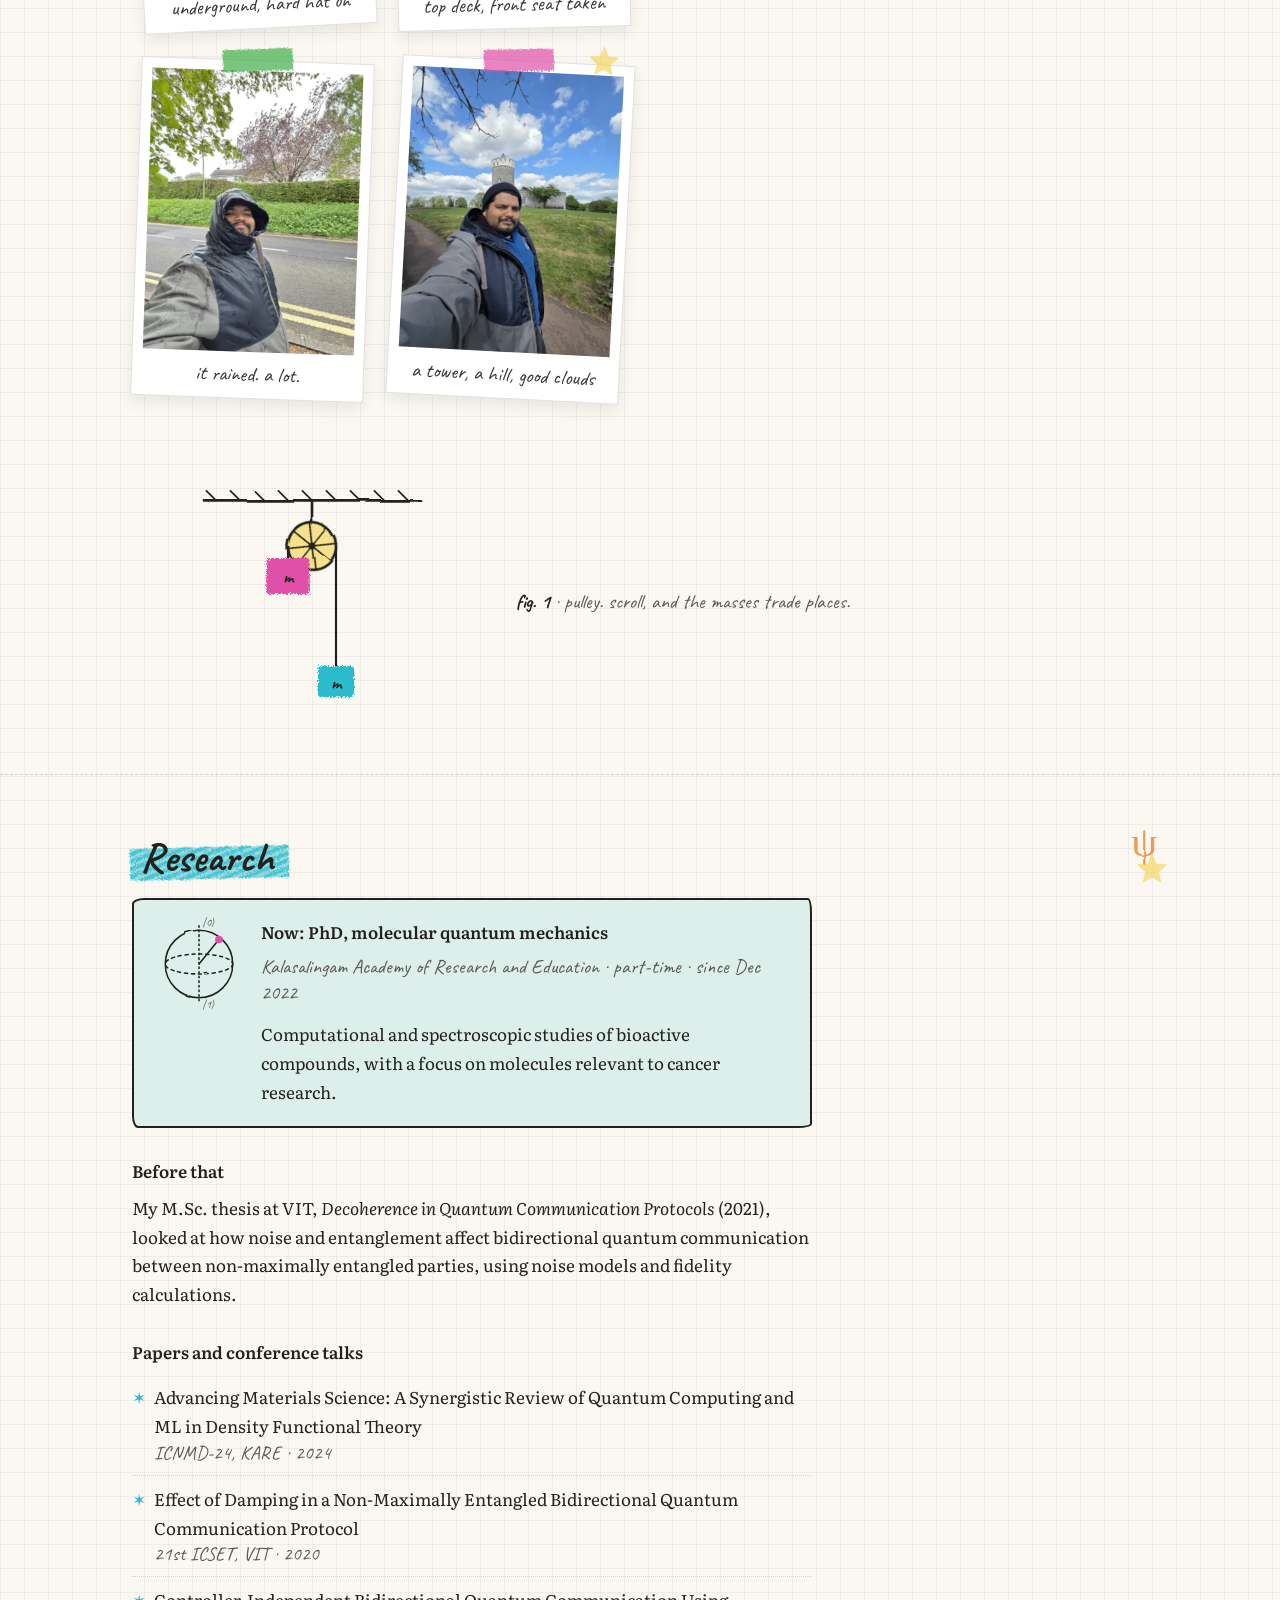
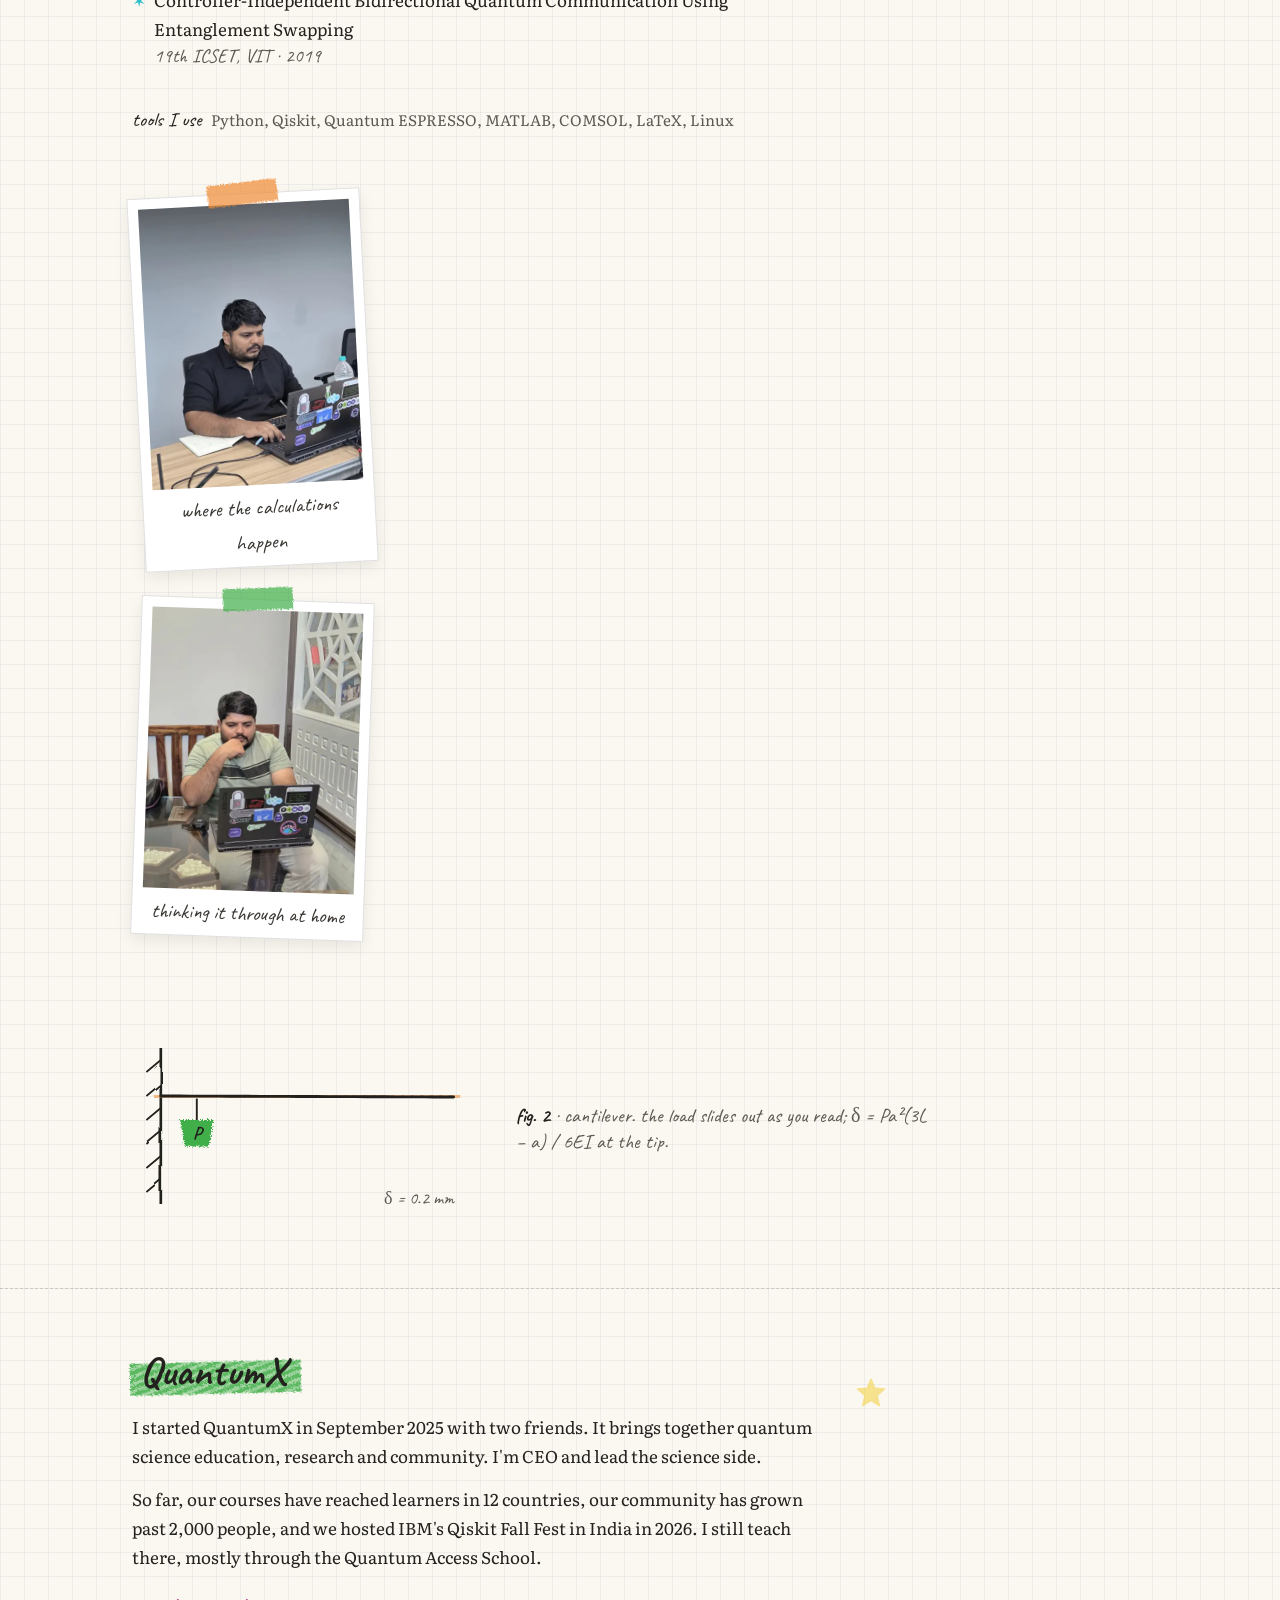
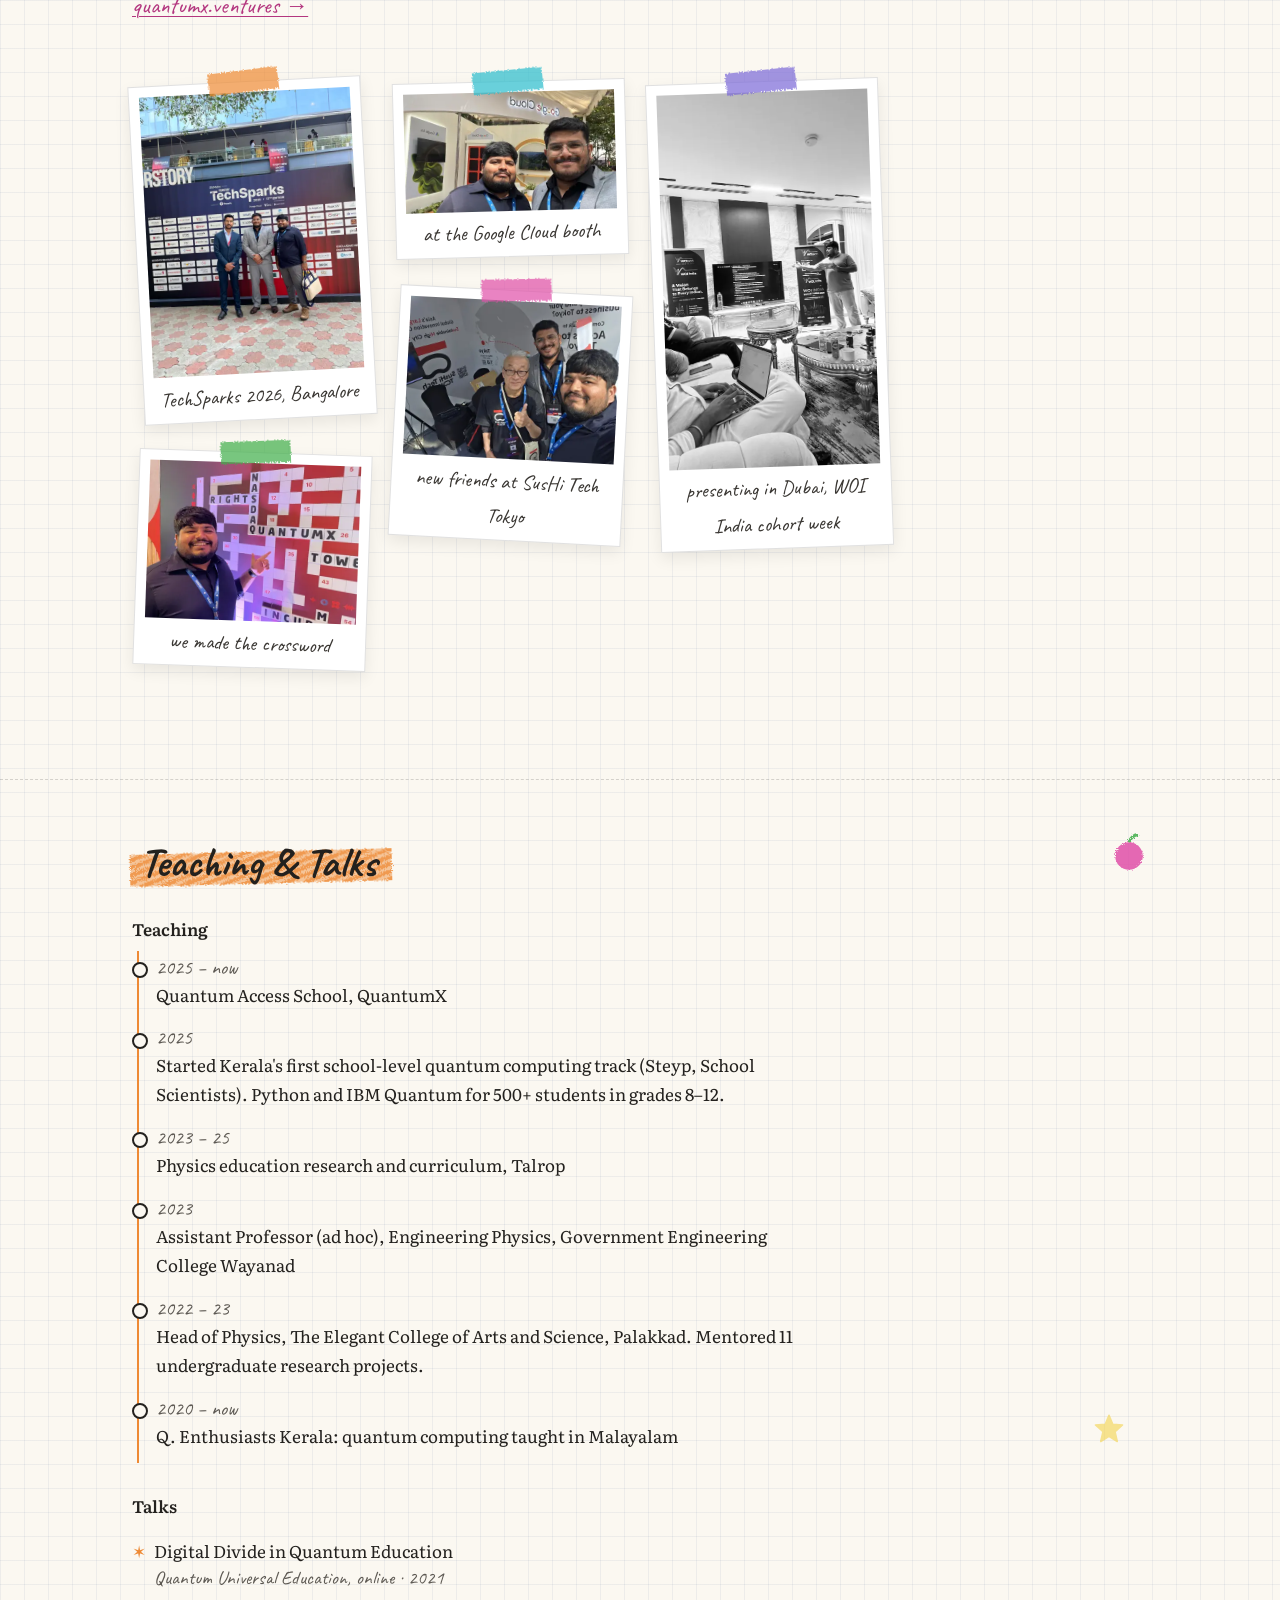
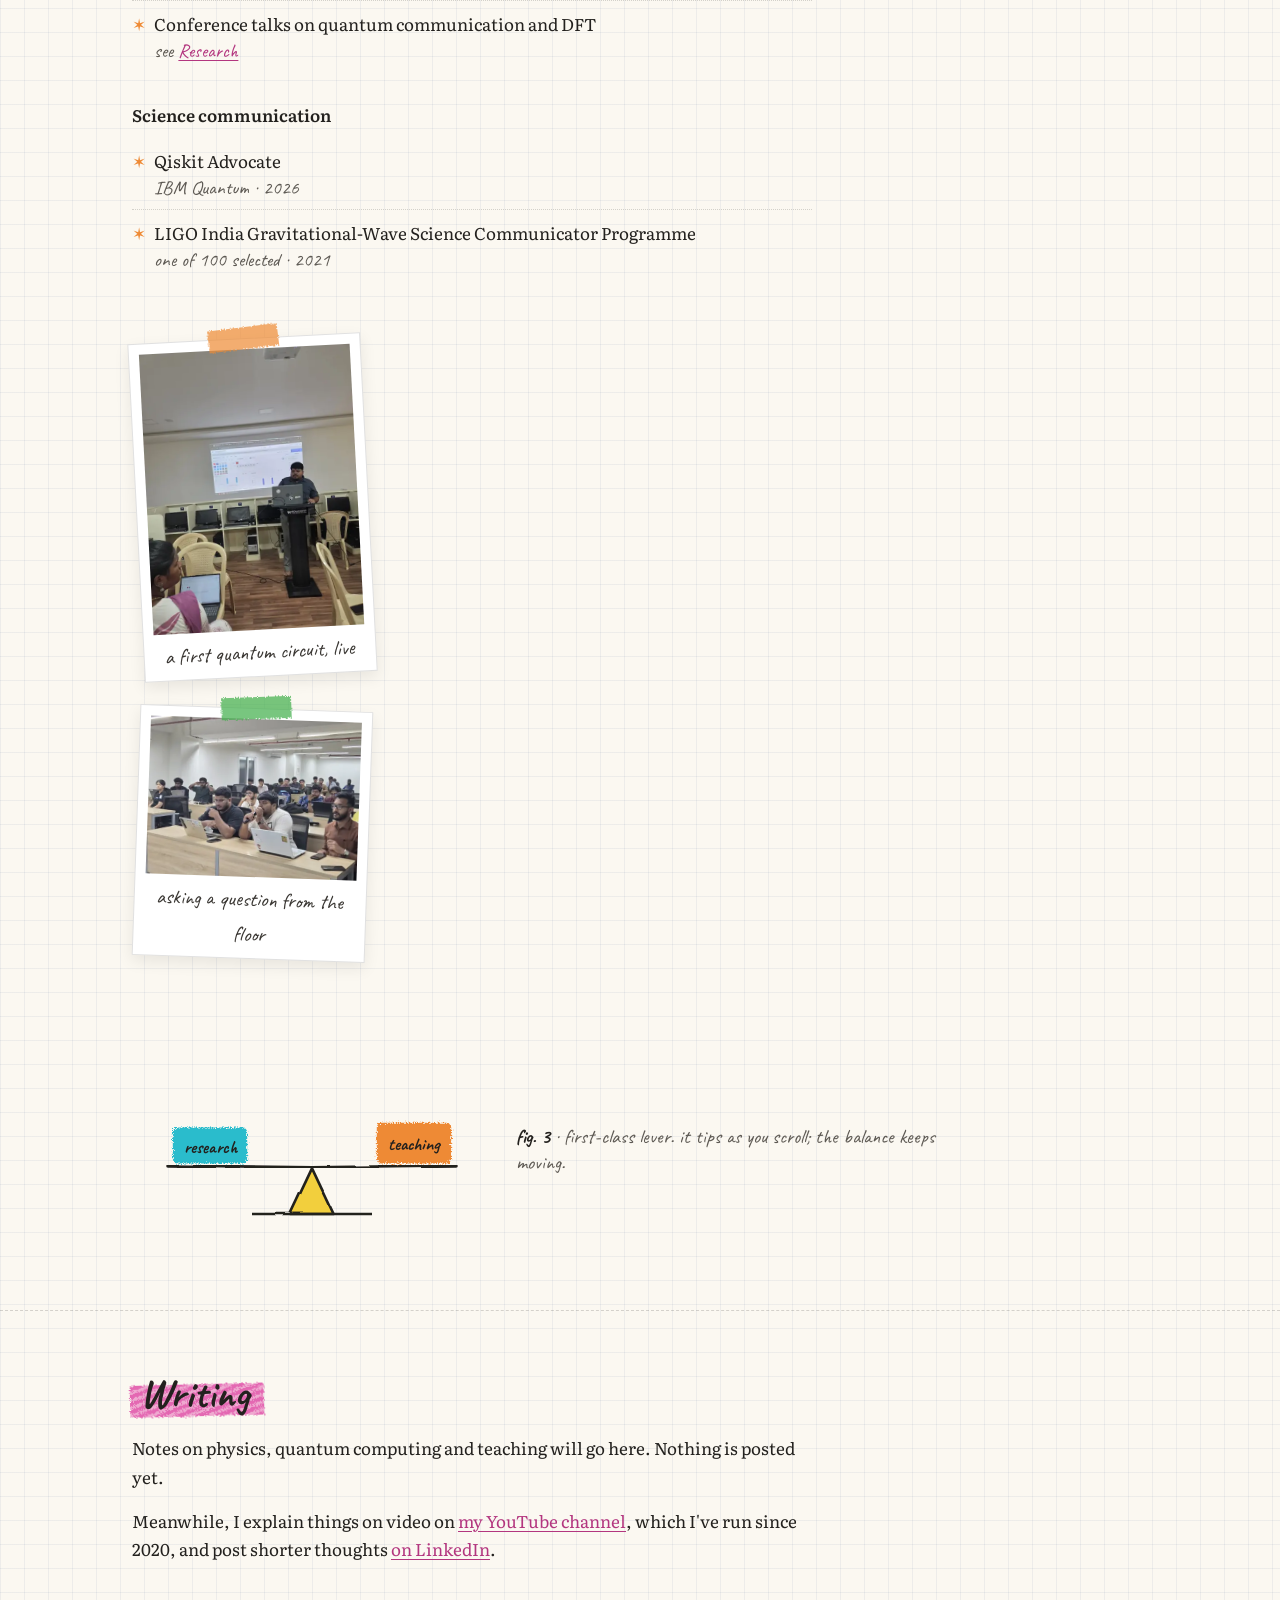
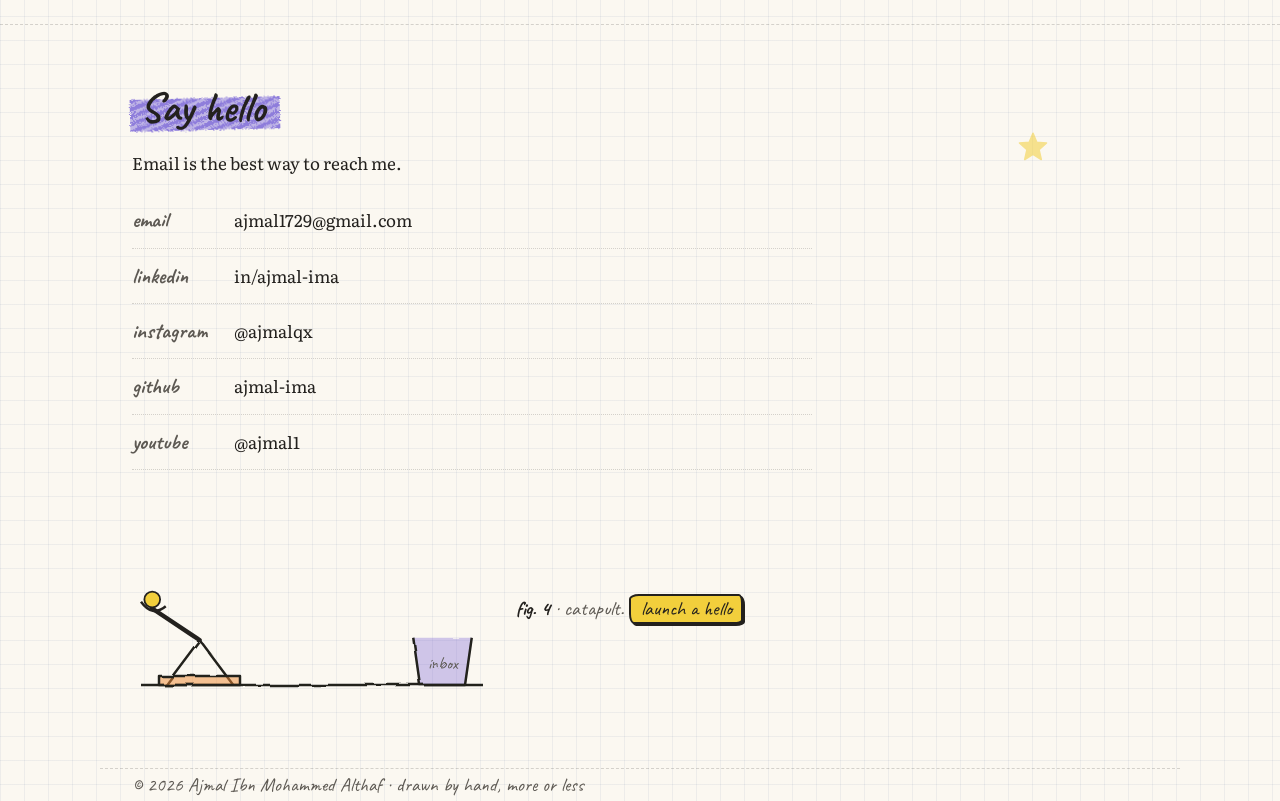
==== commit f87273ee: "Redesign as a personal sketchbook-style site Replace the dark company-style page with a personal one" ====
--- a/index.html
+++ b/index.html
@@ -1,505 +1,601 @@
 <!DOCTYPE html>
-<html lang="en">
+<html lang="en-IN">
 <head>
   <meta charset="UTF-8" />
-  <meta name="viewport" content="width=device-width, initial-scale=1.0" />
-
-  <title>Ajmal Ibn Mohammed Althaf | Physicist, Quantum Technology Researcher, Entrepreneur</title>
-  <meta
-    name="description"
-    content="Ajmal Ibn Mohammed Althaf is a physicist and quantum technology researcher working on quantum communication, decoherence, and quantum education. Founder and Scientific Lead of QuantumX."
-  />
+  <meta name="viewport" content="width=device-width, initial-scale=1" />
+
+  <title>Ajmal Ibn Mohammed Althaf · Physicist, researcher and teacher</title>
+  <meta name="description" content="Ajmal Ibn Mohammed Althaf is a physicist from Kerala, India: a part-time PhD researcher in molecular quantum mechanics, a physics and quantum computing teacher, a Qiskit Advocate, and co-founder of QuantumX." />
+  <meta name="author" content="Ajmal Ibn Mohammed Althaf" />
+  <meta name="robots" content="index, follow, max-image-preview:large" />
   <link rel="canonical" href="https://ajmal.science/" />
-
-  <!-- Open Graph -->
-  <meta property="og:type" content="website" />
+  <meta name="theme-color" content="#fbf8f1" media="(prefers-color-scheme: light)" />
+  <meta name="theme-color" content="#1f1e1c" media="(prefers-color-scheme: dark)" />
+
+  <!-- Link previews (WhatsApp, LinkedIn, X, etc.) -->
+  <meta property="og:type" content="profile" />
+  <meta property="og:site_name" content="ajmal.science" />
+  <meta property="og:locale" content="en_IN" />
   <meta property="og:url" content="https://ajmal.science/" />
-  <meta property="og:title" content="Ajmal Ibn Mohammed Althaf | Physicist, Quantum Technology Researcher, Entrepreneur" />
-  <meta
-    property="og:description"
-    content="Physicist and quantum technology researcher. Founder and Scientific Lead of QuantumX, working across quantum communication, quantum computing, research commercialization, and quantum education."
-  />
-  <meta property="og:image" content="https://ajmal.science/photo.jpg" />
-
-  <!-- Twitter -->
+  <meta property="og:title" content="Ajmal Ibn Mohammed Althaf · Physicist" />
+  <meta property="og:description" content="Physicist from Kerala. PhD researcher in molecular quantum mechanics, teacher, and co-founder of QuantumX." />
+  <meta property="og:image" content="https://ajmal.science/og-image.jpg" />
+  <meta property="og:image:width" content="1200" />
+  <meta property="og:image:height" content="630" />
+  <meta property="og:image:alt" content="Ajmal Ibn Mohammed Althaf" />
+  <meta property="profile:first_name" content="Ajmal" />
+  <meta property="profile:last_name" content="Ibn Mohammed Althaf" />
   <meta name="twitter:card" content="summary_large_image" />
-  <meta name="twitter:title" content="Ajmal Ibn Mohammed Althaf | Physicist, Quantum Technology Researcher" />
-  <meta
-    name="twitter:description"
-    content="Physicist and quantum technology researcher. Founder and Scientific Lead of QuantumX."
-  />
-  <meta name="twitter:image" content="https://ajmal.science/photo.jpg" />
-
-  <!-- Icons -->
-  <link rel="icon" type="image/png" href="favicon.png" />
-  <link rel="icon" href="favicon.ico" sizes="any" />
+  <meta name="twitter:title" content="Ajmal Ibn Mohammed Althaf · Physicist" />
+  <meta name="twitter:description" content="Physicist from Kerala. PhD researcher, teacher, and co-founder of QuantumX." />
+  <meta name="twitter:image" content="https://ajmal.science/og-image.jpg" />
+
+  <link rel="icon" type="image/png" sizes="32x32" href="favicon-32.png" />
   <link rel="apple-touch-icon" href="apple-touch-icon.png" />
-
-  <!-- Fonts -->
+  <link rel="manifest" href="site.webmanifest" />
+
+  <link rel="preload" as="image" href="img/portrait-900.webp" imagesrcset="img/portrait-480.webp 480w, img/portrait-900.webp 900w" imagesizes="(min-width: 760px) 380px, 90vw" fetchpriority="high" />
   <link rel="preconnect" href="https://fonts.googleapis.com" />
   <link rel="preconnect" href="https://fonts.gstatic.com" crossorigin />
-  <link
-    href="https://fonts.googleapis.com/css2?family=Sora:wght@400;500;600;700&family=Inter:wght@400;500;600&display=swap"
-    rel="stylesheet"
-  />
-
+  <link href="https://fonts.googleapis.com/css2?family=Caveat:wght@500;700&family=Literata:ital,opsz,wght@0,7..72,400;0,7..72,600;1,7..72,400&display=swap" rel="stylesheet" />
   <link rel="stylesheet" href="style.css" />
 
-  <!-- Structured data -->
+  <!-- Structured data: tells search engines who this page is about -->
   <script type="application/ld+json">
   {
     "@context": "https://schema.org",
-    "@type": "Person",
-    "name": "Ajmal Ibn Mohammed Althaf",
-    "alternateName": "Ajmal",
-    "url": "https://ajmal.science/",
-    "image": "https://ajmal.science/photo.jpg",
-    "jobTitle": "Founder and Scientific Lead",
-    "description": "Physicist, quantum technology researcher, educator, and entrepreneur. Founder and Scientific Lead of QuantumX.",
-    "worksFor": {
-      "@type": "Organization",
-      "name": "QuantumX",
-      "url": "https://quantumx.ventures/"
-    },
-    "alumniOf": [
-      { "@type": "CollegeOrUniversity", "name": "Kalasalingam Academy of Research and Education" },
-      { "@type": "CollegeOrUniversity", "name": "Vellore Institute of Technology" },
-      { "@type": "CollegeOrUniversity", "name": "University of Calicut" }
-    ],
-    "knowsAbout": [
-      "Quantum communication",
-      "Quantum information",
-      "Quantum computing",
-      "Quantum noise and decoherence",
-      "Quantum security",
-      "Post-quantum cryptography",
-      "Quantum education",
-      "Research commercialization"
-    ],
-    "email": "mailto:ajmal1729@gmail.com",
-    "address": { "@type": "PostalAddress", "addressRegion": "Kerala", "addressCountry": "IN" },
-    "sameAs": [
-      "https://github.com/ajmal-ima",
-      "https://www.linkedin.com/in/ajmal-ima",
-      "https://www.youtube.com/@AJMALPHY"
+    "@graph": [
+      {
+        "@type": "WebSite",
+        "@id": "https://ajmal.science/#website",
+        "url": "https://ajmal.science/",
+        "name": "ajmal.science",
+        "inLanguage": "en-IN",
+        "about": { "@id": "https://ajmal.science/#person" }
+      },
+      {
+        "@type": "ProfilePage",
+        "@id": "https://ajmal.science/#page",
+        "url": "https://ajmal.science/",
+        "name": "Ajmal Ibn Mohammed Althaf",
+        "isPartOf": { "@id": "https://ajmal.science/#website" },
+        "mainEntity": { "@id": "https://ajmal.science/#person" },
+        "dateModified": "2026-11-24"
+      },
+      {
+        "@type": "Person",
+        "@id": "https://ajmal.science/#person",
+        "name": "Ajmal Ibn Mohammed Althaf",
+        "givenName": "Ajmal",
+        "url": "https://ajmal.science/",
+        "image": "https://ajmal.science/img/portrait-900.jpg",
+        "jobTitle": ["Physicist", "Co-founder, CEO and Scientific Lead at QuantumX"],
+        "description": "Physicist from Kerala, India. Part-time PhD researcher in molecular quantum mechanics, physics and quantum computing teacher, Qiskit Advocate, and co-founder of QuantumX.",
+        "worksFor": { "@type": "Organization", "name": "QuantumX", "url": "https://quantumx.ventures/" },
+        "affiliation": { "@type": "CollegeOrUniversity", "name": "Kalasalingam Academy of Research and Education" },
+        "alumniOf": [
+          { "@type": "CollegeOrUniversity", "name": "Vellore Institute of Technology" },
+          { "@type": "CollegeOrUniversity", "name": "University of Calicut" }
+        ],
+        "knowsAbout": ["Physics", "Molecular quantum mechanics", "Spectroscopy", "Quantum computing", "Quantum communication", "Decoherence", "Qiskit", "Physics education"],
+        "knowsLanguage": ["ml", "en", "hi", "ar", "ta", "fr"],
+        "homeLocation": { "@type": "Place", "name": "Kerala, India" },
+        "email": "mailto:ajmal1729@gmail.com",
+        "sameAs": [
+          "https://www.linkedin.com/in/ajmal-ima",
+          "https://www.instagram.com/ajmalqx",
+          "https://github.com/ajmal-ima",
+          "https://www.youtube.com/@ajmal1"
+        ]
+      }
     ]
   }
   </script>
 </head>
 <body>
 
-  <a class="skip-link" href="#main">Skip to content</a>
-
-  <!-- Navigation -->
-  <header class="site-header">
-    <div class="container header-inner">
-      <a href="#top" class="brand">Ajmal<span class="brand-dot">.</span></a>
-
-      <nav class="site-nav" id="site-nav" aria-label="Primary">
-        <a href="#top" class="nav-link">Home</a>
-        <a href="#about" class="nav-link">About</a>
-        <a href="#research" class="nav-link">Research</a>
-        <a href="#quantumx" class="nav-link">QuantumX</a>
-        <a href="#experience" class="nav-link">Experience</a>
-        <a href="#speaking" class="nav-link">Speaking</a>
-        <a href="#contact" class="nav-link nav-link-cta">Contact</a>
+  <!-- Shared SVG filters: give lines and fills a hand-drawn, crayon edge -->
+  <svg class="defs" aria-hidden="true" focusable="false">
+    <filter id="crayon" x="-5%" y="-20%" width="110%" height="140%">
+      <feTurbulence type="fractalNoise" baseFrequency="0.9" numOctaves="2" seed="3" result="n" />
+      <feDisplacementMap in="SourceGraphic" in2="n" scale="5" />
+    </filter>
+    <filter id="wobble">
+      <feTurbulence type="fractalNoise" baseFrequency="0.035" numOctaves="2" seed="7" result="n" />
+      <feDisplacementMap in="SourceGraphic" in2="n" scale="3" />
+    </filter>
+    <symbol id="star" viewBox="0 0 40 40">
+      <path d="M20 3 L25 15 L38 16 L28 25 L31 38 L20 31 L9 38 L12 25 L2 16 L15 15 Z" stroke="currentColor" stroke-width="2.2" stroke-linejoin="round" />
+    </symbol>
+  </svg>
+
+  <a class="skip" href="#about">Skip to content</a>
+
+  <!-- reading progress: a crayon line that fills as you scroll -->
+  <div class="progress" aria-hidden="true"><span></span></div>
+
+  <header class="top">
+    <div class="wrap top-inner">
+      <a class="name-mark" href="#top">ajmal<span>.</span>science</a>
+      <nav aria-label="Sections">
+        <a href="#about">About</a>
+        <a href="#research">Research</a>
+        <a href="#quantumx">QuantumX</a>
+        <a href="#teaching">Teaching</a>
+        <a href="#writing">Writing</a>
+        <a href="#contact">Contact</a>
       </nav>
-
-      <button
-        type="button"
-        class="nav-toggle"
-        id="nav-toggle"
-        aria-label="Toggle navigation"
-        aria-expanded="false"
-        aria-controls="site-nav"
-      >
-        <span></span>
-        <span></span>
-      </button>
     </div>
   </header>
 
-  <main id="main">
-
-    <!-- Hero -->
-    <section class="hero" id="top">
-      <div class="glow glow-a" aria-hidden="true"></div>
-      <div class="glow glow-b" aria-hidden="true"></div>
-
-      <div class="container hero-grid">
-        <div class="hero-copy">
-          <p class="hero-eyebrow">Physicist · Quantum Technology Researcher · Entrepreneur</p>
-          <h1 class="hero-name">Ajmal</h1>
-          <p class="hero-role">
-            Founder &amp; Scientific Lead,
-            <a href="https://quantumx.ventures/" target="_blank" rel="noopener">QuantumX</a>
-          </p>
-          <p class="hero-intro">
-            Quantum research, translated into technology, education, and ventures.
-          </p>
-          <div class="hero-actions">
-            <a href="https://quantumx.ventures/" class="btn btn-primary" target="_blank" rel="noopener">Explore QuantumX</a>
-            <a href="#contact" class="btn btn-ghost">Contact</a>
+  <main>
+
+    <!-- Intro -->
+    <section class="intro" id="top" aria-label="Introduction">
+      <svg class="lights" viewBox="0 0 1200 70" preserveAspectRatio="none" aria-hidden="true">
+        <path d="M0 12 Q 300 70 600 28 T 1200 18" fill="none" stroke="currentColor" stroke-width="2" filter="url(#wobble)" />
+        <g filter="url(#crayon)">
+          <circle class="bulb" cx="80"  cy="27" r="7" fill="var(--c-yellow)" />
+          <circle class="bulb" cx="190" cy="40" r="7" fill="var(--c-magenta)" />
+          <circle class="bulb" cx="300" cy="46" r="7" fill="var(--c-cyan)" />
+          <circle class="bulb" cx="410" cy="45" r="7" fill="var(--c-orange)" />
+          <circle class="bulb" cx="520" cy="37" r="7" fill="var(--c-green)" />
+          <circle class="bulb" cx="630" cy="27" r="7" fill="var(--c-violet)" />
+          <circle class="bulb" cx="740" cy="17" r="7" fill="var(--c-yellow)" />
+          <circle class="bulb" cx="850" cy="12" r="7" fill="var(--c-magenta)" />
+          <circle class="bulb" cx="960" cy="13" r="7" fill="var(--c-cyan)" />
+          <circle class="bulb" cx="1070" cy="17" r="7" fill="var(--c-orange)" />
+        </g>
+      </svg>
+
+      <!-- floating doodles (move at different speeds as you scroll) -->
+      <svg class="float f-atom" data-speed="-0.12" viewBox="0 0 60 60" aria-hidden="true">
+        <g fill="none" stroke="var(--c-violet)" stroke-width="2" filter="url(#wobble)">
+          <ellipse cx="30" cy="30" rx="26" ry="9" /><ellipse cx="30" cy="30" rx="26" ry="9" transform="rotate(60 30 30)" /><ellipse cx="30" cy="30" rx="26" ry="9" transform="rotate(-60 30 30)" />
+        </g>
+        <circle cx="30" cy="30" r="4" fill="var(--c-magenta)" />
+      </svg>
+      <svg class="float f-wave" data-speed="0.08" viewBox="0 0 120 30" aria-hidden="true">
+        <path d="M2 15 Q 17 0 32 15 T 62 15 T 92 15 T 118 15" fill="none" stroke="var(--c-cyan)" stroke-width="3" stroke-linecap="round" filter="url(#wobble)" />
+      </svg>
+
+      <div class="wrap intro-grid">
+        <div class="intro-text">
+          <p class="hello">hi, I'm</p>
+          <h1>Ajmal Ibn Mohammed Althaf</h1>
+          <p class="lede">
+            I'm a physicist from Kerala. I study molecules with quantum
+            mechanics, I teach, and I'm building
+            <a href="https://quantumx.ventures/" rel="noopener">QuantumX</a>
+            with two friends.
+          </p>
+          <p class="where">Kerala &amp; Bangalore, India</p>
+          <p class="game-hint">psst: there are six stars hidden on this page <svg class="mini-star" aria-hidden="true"><use href="#star" /></svg></p>
+        </div>
+
+        <figure class="portrait tilt">
+          <span class="scribble s1" aria-hidden="true"></span>
+          <span class="scribble s2" aria-hidden="true"></span>
+          <picture>
+            <source type="image/webp" srcset="img/portrait-480.webp 480w, img/portrait-900.webp 900w" sizes="(min-width: 760px) 380px, 90vw" />
+            <img src="img/portrait-900.jpg" width="900" height="1126" fetchpriority="high" decoding="async"
+                 alt="Ajmal Ibn Mohammed Althaf standing in a dark dome, pointing at a planet projected on the wall, with a telescope beside him." />
+          </picture>
+          <figcaption>explaining Mars, probably</figcaption>
+          <button class="star" style="--x: 88%; --y: 4%" aria-label="Hidden star 1"><svg><use href="#star" /></svg></button>
+        </figure>
+      </div>
+    </section>
+
+    <!-- About -->
+    <section class="sec" id="about" style="--hl: var(--c-yellow)">
+      <div class="wrap narrow">
+        <h2 class="reveal"><span>About</span></h2>
+        <figure class="mug reveal">
+          <picture>
+            <source type="image/webp" srcset="img/headshot-480.webp 480w, img/headshot-900.webp 900w" sizes="(min-width: 760px) 220px, 45vw" />
+            <img src="img/headshot-900.jpg" width="900" height="600" loading="lazy" decoding="async" alt="Portrait of Ajmal Ibn Mohammed Althaf in a red and cream striped shirt." />
+          </picture>
+        </figure>
+        <div class="reveal">
+          <p>
+            I trained as a physicist at the University of Calicut and VIT, and
+            I'm now a part-time PhD researcher at the Kalasalingam Academy of
+            Research and Education, working on molecular quantum mechanics.
+          </p>
+          <p>
+            Most of my working life has been spent teaching. I've taught physics
+            in colleges, led a physics department, and built school curricula
+            in quantum computing. Since 2020 I've run small communities that
+            teach quantum computing in Malayalam, because language shouldn't
+            decide who gets to learn this.
+          </p>
+          <p>
+            In 2025 I co-founded QuantumX, where I'm CEO and scientific lead. I'm
+            also a <strong>Qiskit Advocate</strong> with IBM Quantum and was part
+            of the <strong>LIGO India</strong> science communicator programme.
+          </p>
+          <p class="aside">
+            Off the clock: testing Linux distros, basketball, and mentoring
+            students who are figuring out what to do next. I speak Malayalam,
+            English, Hindi and Arabic, with some Tamil and a little French.
+          </p>
+        </div>
+      </div>
+
+      <!-- Snapshots. Add more with tools/make_images.py, then copy a <li class="snap"> block. -->
+      <div class="wrap">
+        <ul class="snaps reveal" aria-label="Off the clock">
+          <li class="snap" style="--r: -3deg; --hl2: var(--c-orange)">
+            <picture>
+              <source type="image/webp" srcset="img/cave-480.webp 480w, img/cave-900.webp 900w" sizes="(min-width: 760px) 250px, 62vw" />
+              <img src="img/cave-900.jpg" width="900" height="1200" loading="lazy" decoding="async" alt="Ajmal in a hard hat, taking a selfie deep inside a rocky cave tunnel." />
+            </picture>
+            <p>underground, hard hat on</p>
+          </li>
+          <li class="snap" style="--r: 2deg; --hl2: var(--c-green)">
+            <picture>
+              <source type="image/webp" srcset="img/rain-480.webp 480w, img/rain-900.webp 900w" sizes="(min-width: 760px) 250px, 62vw" />
+              <img src="img/rain-900.jpg" width="900" height="1200" loading="lazy" decoding="async" alt="Ajmal in a hooded rain jacket on a wet road lined with hedges and a blossoming tree." />
+            </picture>
+            <p>it rained. a lot.</p>
+          </li>
+          <li class="snap" style="--r: -1.5deg; --hl2: var(--c-cyan)">
+            <picture>
+              <source type="image/webp" srcset="img/bus-480.webp 480w, img/bus-900.webp 900w" sizes="(min-width: 760px) 250px, 62vw" />
+              <img src="img/bus-900.jpg" width="900" height="1200" loading="lazy" decoding="async" alt="Ajmal taking a selfie on the empty top deck of a bus." />
+            </picture>
+            <p>top deck, front seat taken</p>
+          </li>
+          <li class="snap" style="--r: 3deg; --hl2: var(--c-magenta)">
+            <picture>
+              <source type="image/webp" srcset="img/tower-480.webp 480w, img/tower-900.webp 900w" sizes="(min-width: 760px) 250px, 62vw" />
+              <img src="img/tower-900.jpg" width="900" height="1200" loading="lazy" decoding="async" alt="Ajmal on a grassy hill under a blue sky, with an old stone tower behind him." />
+            </picture>
+            <p>a tower, a hill, good clouds</p>
+            <button class="star" style="--x: 80%; --y: -6%" aria-label="Hidden star 2"><svg><use href="#star" /></svg></button>
+          </li>
+        </ul>
+      </div>
+
+      <figure class="machine wrap reveal" data-machine="pulley">
+        <svg viewBox="0 0 300 190" role="img" aria-label="A hand-drawn pulley with two weights that move as you scroll">
+          <g class="ink" fill="none" stroke="currentColor" stroke-width="2.2" stroke-linecap="round" filter="url(#wobble)">
+            <path d="M60 12 H240" /><path d="M70 12 l-8 -8 M90 12 l-8 -8 M110 12 l-8 -8 M130 12 l-8 -8 M150 12 l-8 -8 M170 12 l-8 -8 M190 12 l-8 -8 M210 12 l-8 -8 M230 12 l-8 -8" stroke-width="1.4" />
+            <path d="M150 12 V32" />
+          </g>
+          <g class="wheel" filter="url(#wobble)">
+            <circle cx="150" cy="50" r="20" fill="var(--c-yellow)" fill-opacity=".55" stroke="currentColor" stroke-width="2.2" />
+            <path d="M150 30 V70 M130 50 H170 M136 36 L164 64 M164 36 L136 64" stroke="currentColor" stroke-width="1.4" />
+            <circle cx="150" cy="50" r="3" fill="currentColor" />
+          </g>
+          <line class="rope-l" x1="130" y1="50" x2="130" y2="120" stroke="currentColor" stroke-width="1.8" />
+          <line class="rope-r" x1="170" y1="50" x2="170" y2="100" stroke="currentColor" stroke-width="1.8" />
+          <g class="mass-l"><rect x="112" y="0" width="36" height="30" rx="3" fill="var(--c-magenta)" filter="url(#crayon)" /><text x="130" y="21" class="fig-label dark" text-anchor="middle">m</text></g>
+          <g class="mass-r"><rect x="155" y="0" width="30" height="26" rx="3" fill="var(--c-cyan)" filter="url(#crayon)" /><text x="170" y="19" class="fig-label dark" text-anchor="middle">m</text></g>
+        </svg>
+        <figcaption><b>fig. 1</b> · pulley. scroll, and the masses trade places.</figcaption>
+      </figure>
+    </section>
+
+    <!-- Research -->
+    <section class="sec" id="research" style="--hl: var(--c-cyan)">
+      <svg class="float f-psi" data-speed="0.1" viewBox="0 0 60 60" aria-hidden="true">
+        <text x="8" y="46" font-size="46" fill="var(--c-orange)" font-family="Caveat, cursive" filter="url(#wobble)">ψ</text>
+      </svg>
+      <div class="wrap narrow">
+        <h2 class="reveal"><span>Research</span></h2>
+
+        <div class="note reveal">
+          <svg class="doodle spin" viewBox="0 0 120 120" aria-hidden="true">
+            <g fill="none" stroke="currentColor" stroke-width="2" stroke-linecap="round" filter="url(#wobble)">
+              <circle cx="60" cy="60" r="44" />
+              <ellipse cx="60" cy="60" rx="44" ry="13" stroke-dasharray="4 5" />
+              <line x1="60" y1="10" x2="60" y2="110" stroke-dasharray="2 4" />
+            </g>
+            <g class="vec">
+              <line x1="60" y1="60" x2="86" y2="28" stroke="currentColor" stroke-width="2" stroke-linecap="round" />
+              <circle cx="86" cy="28" r="5" fill="var(--c-magenta)" />
+            </g>
+            <text x="64" y="10" class="doodle-label">|0⟩</text>
+            <text x="64" y="118" class="doodle-label">|1⟩</text>
+          </svg>
+          <div>
+            <h3>Now: PhD, molecular quantum mechanics</h3>
+            <p class="meta">Kalasalingam Academy of Research and Education · part-time · since Dec 2022</p>
+            <p>
+              Computational and spectroscopic studies of bioactive compounds,
+              with a focus on molecules relevant to cancer research.
+            </p>
           </div>
         </div>
 
-        <figure class="hero-portrait reveal">
-          <!--
-            YOUR PORTRAIT
-            1. Save a professional portrait as  photo.jpg  in this folder
-               (lowercase, exactly this name; portrait orientation works best,
-               at least 1000px wide)
-            2. Commit and push. It appears here automatically.
-          -->
-          <div class="portrait-glow" aria-hidden="true"></div>
-          <div class="portrait-frame">
-            <div class="portrait-placeholder" aria-hidden="true">
-              <span class="ph-initials">A.</span>
-              <span class="ph-name">Ajmal Ibn Mohammed Althaf</span>
-            </div>
-            <img
-              src="photo.jpg"
-              alt="Portrait of Ajmal Ibn Mohammed Althaf"
-              width="440"
-              height="550"
-            />
-          </div>
-        </figure>
-      </div>
-
-      <a class="hero-scroll" href="#focus" aria-label="Scroll to content">
-        <span></span>
-      </a>
+        <div class="reveal">
+          <h3>Before that</h3>
+          <p>
+            My M.Sc. thesis at VIT, <em>Decoherence in Quantum Communication
+            Protocols</em> (2021), looked at how noise and entanglement affect
+            bidirectional quantum communication between non-maximally entangled
+            parties, using noise models and fidelity calculations.
+          </p>
+        </div>
+
+        <div class="reveal">
+          <h3>Papers and conference talks</h3>
+          <ul class="list">
+            <li>
+              <span class="t">Advancing Materials Science: A Synergistic Review of Quantum Computing and ML in Density Functional Theory</span>
+              <span class="m">ICNMD-24, KARE · 2024</span>
+            </li>
+            <li>
+              <span class="t">Effect of Damping in a Non-Maximally Entangled Bidirectional Quantum Communication Protocol</span>
+              <span class="m">21st ICSET, VIT · 2020</span>
+            </li>
+            <li>
+              <span class="t">Controller-Independent Bidirectional Quantum Communication Using Entanglement Swapping</span>
+              <span class="m">19th ICSET, VIT · 2019</span>
+            </li>
+          </ul>
+          <p class="tools"><span>tools I use</span> Python, Qiskit, Quantum ESPRESSO, MATLAB, COMSOL, LaTeX, Linux</p>
+        </div>
+        <button class="star" style="--x: 96%; --y: 2%" aria-label="Hidden star 3"><svg><use href="#star" /></svg></button>
+      </div>
+
+      <div class="wrap">
+        <ul class="snaps reveal" aria-label="At the desk">
+          <li class="snap" style="--r: -3deg; --hl2: var(--c-orange)">
+            <picture>
+              <source type="image/webp" srcset="img/desk-office-480.webp 480w, img/desk-office-900.webp 900w" sizes="(min-width: 760px) 250px, 62vw" />
+              <img src="img/desk-office-900.jpg" width="900" height="1200" loading="lazy" decoding="async" alt="Ajmal working on a sticker-covered laptop at an office desk, a notebook open beside him." />
+            </picture>
+            <p>where the calculations happen</p>
+          </li>
+          <li class="snap" style="--r: 2deg; --hl2: var(--c-green)">
+            <picture>
+              <source type="image/webp" srcset="img/desk-home-480.webp 480w, img/desk-home-900.webp 900w" sizes="(min-width: 760px) 250px, 62vw" />
+              <img src="img/desk-home-900.jpg" width="900" height="1200" loading="lazy" decoding="async" alt="Ajmal at home, chin on hand, reading his laptop screen." />
+            </picture>
+            <p>thinking it through at home</p>
+          </li>
+        </ul>
+      </div>
+      <figure class="machine wrap reveal" data-machine="cantilever">
+        <svg viewBox="0 0 300 170" role="img" aria-label="A hand-drawn cantilever beam that bends under a sliding load">
+          <g fill="none" stroke="currentColor" stroke-width="2.2" filter="url(#wobble)">
+            <path d="M24 20 V150" />
+            <path d="M24 30 l-12 10 M24 50 l-12 10 M24 70 l-12 10 M24 90 l-12 10 M24 110 l-12 10 M24 130 l-12 10" stroke-width="1.4" />
+          </g>
+          <path class="beam-shadow" d="" fill="none" stroke="var(--c-orange)" stroke-width="12" stroke-linecap="round" opacity=".55" filter="url(#crayon)" />
+          <path class="beam" d="" fill="none" stroke="currentColor" stroke-width="2.4" stroke-linecap="round" />
+          <path class="beam-rest" d="M24 60 H268" fill="none" stroke="currentColor" stroke-width="1" stroke-dasharray="3 5" opacity=".45" />
+          <g class="load">
+            <line x1="0" y1="0" x2="0" y2="18" stroke="currentColor" stroke-width="1.6" />
+            <g filter="url(#crayon)"><path d="M-14 18 h28 l-4 22 h-20 z" fill="var(--c-green)" /></g>
+            <text x="0" y="34" class="fig-label dark" text-anchor="middle">P</text>
+          </g>
+          <text class="fig-label readout" x="268" y="150" text-anchor="end">δ = 0 mm</text>
+        </svg>
+        <figcaption><b>fig. 2</b> · cantilever. the load slides out as you read; δ = Pa²(3L − a) / 6EI at the tip.</figcaption>
+      </figure>
     </section>
 
-    <!-- Current Focus -->
-    <section class="section" id="focus">
-      <div class="container">
-        <p class="kicker reveal">Current Focus</p>
-        <h2 class="section-heading reveal">
-          Where the work<br />is now<span class="accent">.</span>
-        </h2>
-
-        <ul class="focus-list">
-          <li class="focus-item reveal"><span class="focus-num">01</span><h3>Quantum Computing</h3><p>Algorithms and variational methods</p></li>
-          <li class="focus-item reveal"><span class="focus-num">02</span><h3>Quantum Communication</h3><p>Protocols under noise and decoherence</p></li>
-          <li class="focus-item reveal"><span class="focus-num">03</span><h3>Quantum Security</h3><p>Quantum-safe systems</p></li>
-          <li class="focus-item reveal"><span class="focus-num">04</span><h3>Post-Quantum Cryptography</h3><p>Next-generation standards</p></li>
-          <li class="focus-item reveal"><span class="focus-num">05</span><h3>Quantum Research</h3><p>Doctoral work, molecular quantum mechanics</p></li>
-          <li class="focus-item reveal"><span class="focus-num">06</span><h3>Research Commercialization</h3><p>From results to products</p></li>
-          <li class="focus-item reveal"><span class="focus-num">07</span><h3>Quantum Education</h3><p>Curricula and scientific training</p></li>
-          <li class="focus-item reveal"><span class="focus-num">08</span><h3>Venture Building</h3><p>Quantum technology ventures</p></li>
+    <!-- QuantumX -->
+    <section class="sec" id="quantumx" style="--hl: var(--c-green)">
+      <div class="wrap narrow">
+        <h2 class="reveal"><span>QuantumX</span></h2>
+        <div class="reveal">
+          <p>
+            I started QuantumX in September 2025 with two friends. It brings
+            together quantum science education, research and community. I'm CEO
+            and lead the science side.
+          </p>
+          <p>
+            So far, our courses have reached learners in 12 countries, our
+            community has grown past 2,000 people, and we hosted IBM's Qiskit
+            Fall Fest in India in 2026. I still teach there, mostly through the
+            Quantum Access School.
+          </p>
+          <p><a class="more" href="https://quantumx.ventures/" rel="noopener">quantumx.ventures →</a></p>
+        </div>
+        <button class="star" style="--x: 70%; --y: 10%" aria-label="Hidden star 4"><svg><use href="#star" /></svg></button>
+      </div>
+      <div class="wrap">
+        <ul class="snaps reveal" aria-label="Out with QuantumX">
+          <li class="snap" style="--r: -3deg; --hl2: var(--c-orange)">
+            <picture>
+              <source type="image/webp" srcset="img/techsparks-team-480.webp 480w, img/techsparks-team-900.webp 900w" sizes="(min-width: 760px) 250px, 62vw" />
+              <img src="img/techsparks-team-900.jpg" width="900" height="1200" loading="lazy" decoding="async" alt="Ajmal with two colleagues in front of the YourStory TechSparks 2026 partners wall." />
+            </picture>
+            <p>TechSparks 2026, Bangalore</p>
+          </li>
+          <li class="snap" style="--r: 2deg; --hl2: var(--c-green)">
+            <picture>
+              <source type="image/webp" srcset="img/crossword-480.webp 480w, img/crossword-900.webp 900w" sizes="(min-width: 760px) 250px, 62vw" />
+              <img src="img/crossword-900.jpg" width="900" height="675" loading="lazy" decoding="async" alt="Ajmal smiling and pointing at the word QUANTUMX on a giant crossword wall." />
+            </picture>
+            <p>we made the crossword</p>
+          </li>
+          <li class="snap" style="--r: -1.5deg; --hl2: var(--c-cyan)">
+            <picture>
+              <source type="image/webp" srcset="img/google-cloud-booth-480.webp 480w, img/google-cloud-booth-900.webp 900w" sizes="(min-width: 760px) 250px, 62vw" />
+              <img src="img/google-cloud-booth-900.jpg" width="900" height="506" loading="lazy" decoding="async" alt="Selfie of Ajmal and a colleague at the Google Cloud booth." />
+            </picture>
+            <p>at the Google Cloud booth</p>
+          </li>
+          <li class="snap" style="--r: 3deg; --hl2: var(--c-magenta)">
+            <picture>
+              <source type="image/webp" srcset="img/sushi-tech-booth-480.webp 480w, img/sushi-tech-booth-900.webp 900w" sizes="(min-width: 760px) 250px, 62vw" />
+              <img src="img/sushi-tech-booth-900.jpg" width="900" height="675" loading="lazy" decoding="async" alt="Selfie of Ajmal with a colleague and a smiling visitor giving a thumbs up at the SusHi Tech Tokyo booth." />
+            </picture>
+            <p>new friends at SusHi Tech Tokyo</p>
+          </li>
+          <li class="snap" style="--r: -2deg; --hl2: var(--c-violet)">
+            <picture>
+              <source type="image/webp" srcset="img/dubai-talk-480.webp 480w, img/dubai-talk-900.webp 900w" sizes="(min-width: 760px) 250px, 62vw" />
+              <img src="img/dubai-talk-900.jpg" width="900" height="1600" loading="lazy" decoding="async" alt="Black-and-white photo of Ajmal presenting to a small group in a living room in Dubai." />
+            </picture>
+            <p>presenting in Dubai, WOI India cohort week</p>
+          </li>
         </ul>
       </div>
     </section>
 
-    <!-- About -->
-    <section class="section" id="about">
-      <div class="container about-grid">
-        <div>
-          <p class="kicker reveal">About</p>
-          <h2 class="section-heading reveal">
-            Scientist,<br />builder<span class="accent">.</span>
-          </h2>
-        </div>
-        <div class="about-body reveal">
-          <p class="about-lede">
-            Ajmal Ibn Mohammed Althaf is a physicist, quantum technology
-            researcher, educator, and entrepreneur based in Kerala, India.
-          </p>
-          <p class="about-text">
-            Doctoral researcher in molecular quantum mechanics at the
-            Kalasalingam Academy of Research and Education. Founder and
-            Scientific Lead of QuantumX. His work connects quantum research
-            with education and venture creation.
-          </p>
-          <ul class="chip-row">
-            <li>Physicist</li>
-            <li>Researcher</li>
-            <li>Educator</li>
-            <li>Entrepreneur</li>
-            <li>Founder, QuantumX</li>
+    <!-- Teaching and Talks -->
+    <section class="sec" id="teaching" style="--hl: var(--c-orange)">
+      <svg class="float f-apple" data-speed="-0.15" viewBox="0 0 60 60" aria-hidden="true">
+        <g filter="url(#crayon)"><circle cx="30" cy="34" r="18" fill="var(--c-magenta)" /><path d="M30 16 q 4 -10 12 -10" stroke="var(--c-green)" stroke-width="4" fill="none" /></g>
+      </svg>
+      <div class="wrap narrow">
+        <h2 class="reveal"><span>Teaching &amp; Talks</span></h2>
+
+        <div class="reveal">
+          <h3>Teaching</h3>
+          <ul class="timeline">
+            <li><span class="y">2025 – now</span> Quantum Access School, QuantumX</li>
+            <li><span class="y">2025</span> Started Kerala's first school-level quantum computing track (Steyp, School Scientists). Python and IBM Quantum for 500+ students in grades 8–12.</li>
+            <li><span class="y">2023 – 25</span> Physics education research and curriculum, Talrop</li>
+            <li><span class="y">2023</span> Assistant Professor (ad hoc), Engineering Physics, Government Engineering College Wayanad</li>
+            <li><span class="y">2022 – 23</span> Head of Physics, The Elegant College of Arts and Science, Palakkad. Mentored 11 undergraduate research projects.</li>
+            <li><span class="y">2020 – now</span> Q. Enthusiasts Kerala: quantum computing taught in Malayalam</li>
           </ul>
         </div>
-      </div>
+
+        <div class="reveal">
+          <h3>Talks</h3>
+          <ul class="list">
+            <li>
+              <span class="t">Digital Divide in Quantum Education</span>
+              <span class="m">Quantum Universal Education, online · 2021</span>
+            </li>
+            <li>
+              <span class="t">Conference talks on quantum communication and DFT</span>
+              <span class="m">see <a href="#research">Research</a></span>
+            </li>
+          </ul>
+        </div>
+
+        <div class="reveal">
+          <h3>Science communication</h3>
+          <ul class="list">
+            <li>
+              <span class="t">Qiskit Advocate</span>
+              <span class="m">IBM Quantum · 2026</span>
+            </li>
+            <li>
+              <span class="t">LIGO India Gravitational-Wave Science Communicator Programme</span>
+              <span class="m">one of 100 selected · 2021</span>
+            </li>
+          </ul>
+        </div>
+        <button class="star" style="--x: 92%; --y: 55%" aria-label="Hidden star 5"><svg><use href="#star" /></svg></button>
+      </div>
+
+      <div class="wrap">
+        <ul class="snaps reveal" aria-label="Teaching">
+          <li class="snap" style="--r: -3deg; --hl2: var(--c-orange)">
+            <picture>
+              <source type="image/webp" srcset="img/teaching-composer-480.webp 480w, img/teaching-composer-900.webp 900w" sizes="(min-width: 760px) 250px, 62vw" />
+              <img src="img/teaching-composer-900.jpg" width="900" height="1200" loading="lazy" decoding="async" alt="Ajmal at a podium teaching with IBM Quantum Composer projected behind him, in a computer lab." />
+            </picture>
+            <p>a first quantum circuit, live</p>
+          </li>
+          <li class="snap" style="--r: 2deg; --hl2: var(--c-green)">
+            <picture>
+              <source type="image/webp" srcset="img/question-from-floor-480.webp 480w, img/question-from-floor-900.webp 900w" sizes="(min-width: 760px) 250px, 62vw" />
+              <img src="img/question-from-floor-900.jpg" width="900" height="675" loading="lazy" decoding="async" alt="Ajmal in a classroom full of students with laptops, speaking into a microphone from his seat." />
+            </picture>
+            <p>asking a question from the floor</p>
+          </li>
+        </ul>
+      </div>
+      <figure class="machine wrap reveal" data-machine="lever">
+        <svg viewBox="0 0 300 170" role="img" aria-label="A hand-drawn seesaw lever balancing research and teaching">
+          <g class="arm">
+            <path d="M30 100 L150 101.5 L270 100" stroke="currentColor" stroke-width="3" stroke-linecap="round" fill="none" filter="url(#wobble)" />
+            <g filter="url(#crayon)">
+              <rect x="34" y="68" width="62" height="30" rx="4" fill="var(--c-cyan)" />
+              <rect x="204" y="64" width="62" height="34" rx="4" fill="var(--c-orange)" />
+            </g>
+            <text x="65" y="89" class="fig-label dark" text-anchor="middle">research</text>
+            <text x="235" y="87" class="fig-label dark" text-anchor="middle">teaching</text>
+          </g>
+          <g filter="url(#wobble)">
+            <path d="M150 102 L132 140 H168 Z" fill="var(--c-yellow)" stroke="currentColor" stroke-width="2.2" stroke-linejoin="round" />
+            <path d="M100 140 H200" stroke="currentColor" stroke-width="2.2" />
+          </g>
+        </svg>
+        <figcaption><b>fig. 3</b> · first-class lever. it tips as you scroll; the balance keeps moving.</figcaption>
+      </figure>
     </section>
 
-    <!-- QuantumX -->
-    <section class="section quantumx" id="quantumx">
-      <div class="glow glow-qx" aria-hidden="true"></div>
-      <div class="container qx-inner">
-        <p class="kicker kicker-light reveal">Quantum Technology · Research · Commercialization</p>
-        <h2 class="qx-title reveal">QuantumX</h2>
-        <p class="qx-role reveal">Founder &amp; Scientific Lead</p>
-        <p class="qx-text reveal">
-          A quantum technology initiative building education programs,
-          research collaborations, and early-stage quantum ventures.
-        </p>
-        <p class="qx-text reveal">
-          Longer term: a venture studio, research commercialization platform,
-          and capital platform for quantum technologies.
-        </p>
-        <ul class="chip-row chip-row-dark reveal">
-          <li>Quantum Technology</li>
-          <li>Research</li>
-          <li>Commercialization</li>
-          <li>Venture Building</li>
+    <!-- Writing -->
+    <section class="sec" id="writing" style="--hl: var(--c-magenta)">
+      <div class="wrap narrow">
+        <h2 class="reveal"><span>Writing</span></h2>
+        <div class="reveal">
+          <p>
+            Notes on physics, quantum computing and teaching will go here.
+            Nothing is posted yet.
+          </p>
+          <p>
+            Meanwhile, I explain things on video on
+            <a href="https://www.youtube.com/@ajmal1" rel="noopener">my YouTube channel</a>,
+            which I've run since 2020, and post shorter thoughts
+            <a href="https://www.linkedin.com/in/ajmal-ima/recent-activity/all/" rel="noopener">on LinkedIn</a>.
+          </p>
+        </div>
+
+      </div>
+    </section>
+
+    <!-- Contact -->
+    <section class="sec contact" id="contact" style="--hl: var(--c-violet)">
+      <div class="wrap narrow">
+        <h2 class="reveal"><span>Say hello</span></h2>
+        <p class="reveal">Email is the best way to reach me.</p>
+        <ul class="links reveal">
+          <li><a href="mailto:ajmal1729@gmail.com"><b>email</b> ajmal1729@gmail.com</a></li>
+          <li><a href="https://www.linkedin.com/in/ajmal-ima" rel="noopener me"><b>linkedin</b> in/ajmal-ima</a></li>
+          <li><a href="https://www.instagram.com/ajmalqx" rel="noopener me"><b>instagram</b> @ajmalqx</a></li>
+          <li><a href="https://github.com/ajmal-ima" rel="noopener me"><b>github</b> ajmal-ima</a></li>
+          <li><a href="https://www.youtube.com/@ajmal1" rel="noopener me"><b>youtube</b> @ajmal1</a></li>
         </ul>
-        <a href="https://quantumx.ventures/" class="btn btn-primary reveal" target="_blank" rel="noopener">
-          Explore QuantumX
-        </a>
-      </div>
+        <button class="star" style="--x: 85%; --y: 12%" aria-label="Hidden star 6"><svg><use href="#star" /></svg></button>
+      </div>
+
+      <figure class="machine wrap reveal" data-machine="catapult">
+        <svg viewBox="0 0 320 180" role="img" aria-label="A hand-drawn catapult that launches a ball into a box labelled inbox">
+          <path class="trace" d="" fill="none" stroke="var(--c-magenta)" stroke-width="2" stroke-dasharray="2 6" stroke-linecap="round" />
+          <g filter="url(#wobble)" fill="none" stroke="currentColor" stroke-width="2.2" stroke-linejoin="round">
+            <path d="M8 160 H312" />
+            <path d="M30 160 L60 120 L90 160" />
+            <path d="M24 160 h72 v-8 h-72 z" fill="var(--c-orange)" fill-opacity=".5" />
+          </g>
+          <g class="cat-arm">
+            <path d="M60 120 L18 92" stroke="currentColor" stroke-width="4" stroke-linecap="round" />
+            <path d="M8 86 q 10 14 22 4" fill="none" stroke="currentColor" stroke-width="2.2" />
+          </g>
+          <circle class="ball" cx="18" cy="84" r="7" fill="var(--c-yellow)" stroke="currentColor" stroke-width="1.6" />
+          <g class="bin" filter="url(#wobble)">
+            <path d="M250 118 l6 42 h40 l6 -42" fill="var(--c-violet)" fill-opacity=".35" stroke="currentColor" stroke-width="2.2" stroke-linejoin="round" />
+            <text x="276" y="146" class="fig-label" text-anchor="middle">inbox</text>
+          </g>
+        </svg>
+        <figcaption><b>fig. 4</b> · catapult. <button type="button" class="launch">launch a hello</button> <span class="launch-note" aria-live="polite"></span></figcaption>
+      </figure>
     </section>
 
-    <!-- Research -->
-    <section class="section" id="research">
-      <div class="container">
-        <p class="kicker reveal">Research</p>
-        <h2 class="section-heading reveal">
-          Quantum information,<br />under real conditions<span class="accent">.</span>
-        </h2>
-
-        <ul class="research-cats">
-          <li class="reveal">Quantum Communication</li>
-          <li class="reveal">Quantum Information</li>
-          <li class="reveal">Quantum Computing</li>
-          <li class="reveal">Noise &amp; Decoherence</li>
-          <li class="reveal">Quantum Security</li>
-          <li class="reveal">Post-Quantum Cryptography</li>
-        </ul>
-
-        <div class="research-cols">
-          <div class="reveal">
-            <h3 class="subhead">Selected work</h3>
-            <ul class="entry-list">
-              <li>
-                <span class="entry-title">Decoherence in Quantum Communication Protocols</span>
-                <span class="entry-meta">M.Sc. thesis, VIT, 2021</span>
-              </li>
-              <li>
-                <span class="entry-title">Quantum Computing and Machine Learning for DFT</span>
-                <span class="entry-meta">ICNMD-24, KARE, 2024</span>
-              </li>
-              <li>
-                <span class="entry-title">Digital Divide in Quantum Education</span>
-                <span class="entry-meta">Quantum Universal Education, 2021</span>
-              </li>
-              <li>
-                <span class="entry-title">Effect of Damping in Quantum Communication</span>
-                <span class="entry-meta">ICSET, 2020</span>
-              </li>
-              <li>
-                <span class="entry-title">Controller Independent Quantum Communication</span>
-                <span class="entry-meta">ICSET, 2019</span>
-              </li>
-            </ul>
-          </div>
-          <div class="reveal">
-            <h3 class="subhead">Certifications</h3>
-            <ul class="entry-list">
-              <li>
-                <span class="entry-title">Quantum Technologies Series</span>
-                <span class="entry-meta">QT-01 to QT-05</span>
-              </li>
-              <li>
-                <span class="entry-title">IBM Quantum Challenge 2021</span>
-                <span class="entry-meta">Achievement</span>
-              </li>
-              <li>
-                <span class="entry-title">Introduction to Quantum Computing</span>
-                <span class="entry-meta">Qubit by Qubit</span>
-              </li>
-              <li>
-                <span class="entry-title">Python for Data Science</span>
-                <span class="entry-meta">IBM</span>
-              </li>
-            </ul>
-          </div>
-        </div>
-      </div>
-    </section>
-
-    <!-- Experience -->
-    <section class="section" id="experience">
-      <div class="container">
-        <p class="kicker reveal">Experience</p>
-        <h2 class="section-heading reveal">
-          Professional path<span class="accent">.</span>
-        </h2>
-
-        <ol class="xp-list">
-          <li class="xp-item xp-current reveal">
-            <div class="xp-main">
-              <h3>Founder &amp; Scientific Lead</h3>
-              <p class="xp-org"><a href="https://quantumx.ventures/" target="_blank" rel="noopener">QuantumX</a></p>
-            </div>
-            <span class="xp-line" aria-hidden="true"></span>
-            <p class="xp-period">Oct 2025 - Present</p>
-          </li>
-          <li class="xp-item reveal">
-            <div class="xp-main">
-              <h3>Chief Academic Officer</h3>
-              <p class="xp-org">Steyp (Talrop Initiative)</p>
-            </div>
-            <span class="xp-line" aria-hidden="true"></span>
-            <p class="xp-period">Feb 2025 - Sept 2025</p>
-          </li>
-          <li class="xp-item reveal">
-            <div class="xp-main">
-              <h3>Team Lead, Academics</h3>
-              <p class="xp-org">Talrop</p>
-            </div>
-            <span class="xp-line" aria-hidden="true"></span>
-            <p class="xp-period">2024 - 2025</p>
-          </li>
-          <li class="xp-item reveal">
-            <div class="xp-main">
-              <h3>Academic Researcher</h3>
-              <p class="xp-org">Talrop</p>
-            </div>
-            <span class="xp-line" aria-hidden="true"></span>
-            <p class="xp-period">2023 - 2025</p>
-          </li>
-          <li class="xp-item reveal">
-            <div class="xp-main">
-              <h3>Assistant Professor (Ad-hoc)</h3>
-              <p class="xp-org">Government Engineering College, Wayanad</p>
-            </div>
-            <span class="xp-line" aria-hidden="true"></span>
-            <p class="xp-period">2023</p>
-          </li>
-          <li class="xp-item reveal">
-            <div class="xp-main">
-              <h3>Head of Department &amp; Assistant Professor</h3>
-              <p class="xp-org">The Elegant College of Arts &amp; Science</p>
-            </div>
-            <span class="xp-line" aria-hidden="true"></span>
-            <p class="xp-period">2022 - 2023</p>
-          </li>
-        </ol>
-      </div>
-    </section>
-
-    <!-- Speaking & Engagement -->
-    <section class="section" id="speaking">
-      <div class="container">
-        <p class="kicker reveal">Speaking &amp; Engagement</p>
-        <h2 class="section-heading reveal">
-          Talks and sessions<span class="accent">.</span>
-        </h2>
-
-        <ul class="entry-list entry-list-wide">
-          <li class="reveal">
-            <span class="entry-title">Quantum Computing and Machine Learning for DFT</span>
-            <span class="entry-meta">Conference, ICNMD-24, KARE, 2024</span>
-          </li>
-          <li class="reveal">
-            <span class="entry-title">Digital Divide in Quantum Education</span>
-            <span class="entry-meta">Quantum Universal Education, 2021</span>
-          </li>
-          <li class="reveal">
-            <span class="entry-title">Quantum and physics workshops</span>
-            <span class="entry-meta">QuantumX School and institutional programs</span>
-          </li>
-          <li class="reveal">
-            <span class="entry-title">LIGO India Science Communicator Program</span>
-            <span class="entry-meta">Gravitational-wave science communication</span>
-          </li>
-        </ul>
-      </div>
-    </section>
-
-    <!-- Education -->
-    <section class="section" id="education">
-      <div class="container">
-        <p class="kicker reveal">Education</p>
-        <h2 class="section-heading reveal">
-          Academic background<span class="accent">.</span>
-        </h2>
-
-        <ol class="xp-list">
-          <li class="xp-item reveal">
-            <div class="xp-main">
-              <h3>Ph.D. Physics (Part-time)</h3>
-              <p class="xp-org">Kalasalingam Academy of Research and Education</p>
-              <p class="xp-note">Molecular quantum mechanics</p>
-            </div>
-            <span class="xp-line" aria-hidden="true"></span>
-            <p class="xp-period">2022 - Present</p>
-          </li>
-          <li class="xp-item reveal">
-            <div class="xp-main">
-              <h3>M.Sc. Physics</h3>
-              <p class="xp-org">Vellore Institute of Technology</p>
-              <p class="xp-note">Thesis: decoherence in quantum communication</p>
-            </div>
-            <span class="xp-line" aria-hidden="true"></span>
-            <p class="xp-period">2019 - 2021</p>
-          </li>
-          <li class="xp-item reveal">
-            <div class="xp-main">
-              <h3>B.Sc. Physics</h3>
-              <p class="xp-org">University of Calicut</p>
-              <p class="xp-note">Minor in Mathematics and Computer Science</p>
-            </div>
-            <span class="xp-line" aria-hidden="true"></span>
-            <p class="xp-period">2015 - 2018</p>
-          </li>
-        </ol>
-
-        <ul class="chip-row reveal">
-          <li>Quantum Education</li>
-          <li>STEM Education</li>
-          <li>Curriculum Development</li>
-          <li>Scientific Training</li>
-          <li>QuantumX School</li>
-        </ul>
-      </div>
-    </section>
-
-    <!-- Contact -->
-    <section class="section section-contact" id="contact">
-      <div class="glow glow-c" aria-hidden="true"></div>
-      <div class="container contact-inner">
-        <p class="kicker reveal">Contact</p>
-        <h2 class="contact-heading reveal">
-          Let&rsquo;s work<br />together<span class="accent">.</span>
-        </h2>
-        <p class="contact-text reveal">
-          Research collaboration, quantum technology partnerships, speaking
-          invitations, education initiatives, QuantumX opportunities.
-        </p>
-
-        <div class="contact-links reveal">
-          <a href="mailto:ajmal1729@gmail.com" class="contact-row">
-            <span class="contact-key">Email</span>
-            <span class="contact-value">ajmal1729@gmail.com</span>
-          </a>
-          <a href="https://www.linkedin.com/in/ajmal-ima" class="contact-row" target="_blank" rel="noopener">
-            <span class="contact-key">LinkedIn</span>
-            <span class="contact-value">in/ajmal-ima</span>
-          </a>
-          <a href="https://github.com/ajmal-ima" class="contact-row" target="_blank" rel="noopener">
-            <span class="contact-key">GitHub</span>
-            <span class="contact-value">ajmal-ima</span>
-          </a>
-          <a href="https://www.youtube.com/@AJMALPHY" class="contact-row" target="_blank" rel="noopener">
-            <span class="contact-key">YouTube</span>
-            <span class="contact-value">@AJMALPHY</span>
-          </a>
-        </div>
-      </div>
-    </section>
-
   </main>
 
-  <footer class="site-footer">
-    <div class="container footer-inner">
-      <p>© <span id="year"></span> Ajmal Ibn Mohammed Althaf</p>
-      <p class="footer-loc">Kerala, India</p>
-    </div>
+  <footer class="wrap foot">
+    <p>© <span id="year">2026</span> Ajmal Ibn Mohammed Althaf · drawn by hand, more or less</p>
   </footer>
 
-  <script src="script.js"></script>
+  <!-- star counter, appears once the first star is found -->
+  <div class="stars-found" role="status" aria-live="polite" hidden>
+    <svg aria-hidden="true"><use href="#star" /></svg> <span class="n">0</span>/6 found
+  </div>
+
+  <script src="script.js" defer></script>
 </body>
 </html>
--- a/style.css
+++ b/style.css
@@ -1,831 +1,361 @@
-/* ============================================================
-   Ajmal Ibn Mohammed Althaf · ajmal.science
-   Premium dark portfolio: near-black base, restrained violet,
-   blue and magenta glow, large editorial typography.
-   ============================================================ */
+/* ajmal.science — sketchbook theme
+   Paper, pencil and crayon. Black-and-white photo, coloured by hand. */
 
 :root {
-  --bg: #07070b;
-  --bg-2: #0c0c13;
-  --panel: #101019;
-  --ink: #f3f2f7;
-  --muted: #a2a0b0;
-  --faint: #6d6b7d;
-  --line: rgba(255, 255, 255, 0.09);
-  --line-soft: rgba(255, 255, 255, 0.05);
-
-  --violet: #8b7cf6;
-  --blue: #5f8cff;
-  --magenta: #c56cf0;
-
-  --display: "Sora", -apple-system, "Segoe UI", sans-serif;
-  --body: "Inter", -apple-system, "Segoe UI", "Helvetica Neue", Arial, sans-serif;
-
-  --max: 1140px;
-  --pad: clamp(1.25rem, 4.5vw, 3rem);
-}
-
-* { margin: 0; padding: 0; box-sizing: border-box; }
-
-html { scroll-behavior: smooth; }
+  --paper: #fbf8f1;
+  --grid: rgba(60, 90, 140, 0.07);
+  --ink: #23211e;
+  --soft: #5d5953;
+  --rule: rgba(35, 33, 30, 0.18);
+
+  --c-magenta: #e04fa8;
+  --c-green: #3fae49;
+  --c-orange: #ee8a35;
+  --c-cyan: #2bbccc;
+  --c-violet: #7b68d8;
+  --c-yellow: #f2cf3c;
+
+  --link: #b3367f;
+  --hand: "Caveat", "Segoe Print", "Comic Sans MS", cursive;
+  --text: "Literata", Georgia, "Times New Roman", serif;
+}
+
+@media (prefers-color-scheme: dark) {
+  :root:not([data-theme="light"]) {
+    --paper: #1f1e1c;
+    --grid: rgba(255, 255, 255, 0.035);
+    --ink: #ece8df;
+    --soft: #aaa49a;
+    --rule: rgba(236, 232, 223, 0.18);
+    --link: #f17cc2;
+  }
+}
+:root[data-theme="dark"] {
+  --paper: #1f1e1c;
+  --grid: rgba(255, 255, 255, 0.035);
+  --ink: #ece8df;
+  --soft: #aaa49a;
+  --rule: rgba(236, 232, 223, 0.18);
+  --link: #f17cc2;
+}
+
+* { box-sizing: border-box; margin: 0; padding: 0; }
+
+html { scroll-behavior: smooth; scroll-padding-top: 4.5rem; }
 
 body {
-  background: var(--bg);
+  background-color: var(--paper);
+  /* lab-notebook grid */
+  background-image:
+    linear-gradient(var(--grid) 1px, transparent 1px),
+    linear-gradient(90deg, var(--grid) 1px, transparent 1px);
+  background-size: 24px 24px;
   color: var(--ink);
-  font-family: var(--body);
-  font-size: 1rem;
-  line-height: 1.6;
+  font-family: var(--text);
+  font-size: 1.0625rem;
+  line-height: 1.7;
   -webkit-font-smoothing: antialiased;
-  text-rendering: optimizeLegibility;
   overflow-x: hidden;
 }
 
-::selection { background: rgba(139, 124, 246, 0.35); }
-
-.container {
-  max-width: var(--max);
-  margin: 0 auto;
-  padding-left: var(--pad);
-  padding-right: var(--pad);
-}
-
-.skip-link {
-  position: absolute;
-  left: -999px;
-  top: 0;
-  background: var(--violet);
-  color: #0a0a0f;
-  padding: 0.6rem 1rem;
-  z-index: 100;
-}
-.skip-link:focus { left: 0; }
-
-a { color: inherit; }
-
-/* ---------- Ambient glows ---------- */
-
-.glow {
-  position: absolute;
-  border-radius: 50%;
-  filter: blur(90px);
-  pointer-events: none;
-  opacity: 0.5;
-}
-.glow-a {
-  width: 46vw; height: 46vw;
-  min-width: 420px; min-height: 420px;
-  top: -12%; left: -10%;
-  background: radial-gradient(circle, rgba(95, 140, 255, 0.22), transparent 65%);
-  animation: drift 26s ease-in-out infinite alternate;
-}
-.glow-b {
-  width: 40vw; height: 40vw;
-  min-width: 380px; min-height: 380px;
-  top: 6%; right: -8%;
-  background: radial-gradient(circle, rgba(197, 108, 240, 0.18), transparent 65%);
-  animation: drift 32s ease-in-out infinite alternate-reverse;
-}
-.glow-qx {
-  width: 60vw; height: 60vw;
-  min-width: 500px; min-height: 500px;
-  top: -20%; left: 50%;
-  transform: translateX(-50%);
-  background: radial-gradient(circle, rgba(139, 124, 246, 0.20), transparent 62%);
-  animation: drift 30s ease-in-out infinite alternate;
-}
-.glow-c {
-  width: 44vw; height: 44vw;
-  min-width: 400px; min-height: 400px;
-  bottom: -30%; right: -6%;
-  background: radial-gradient(circle, rgba(95, 140, 255, 0.16), transparent 65%);
-  animation: drift 28s ease-in-out infinite alternate-reverse;
-}
-
-@keyframes drift {
-  from { transform: translate(0, 0) scale(1); }
-  to   { transform: translate(4%, 6%) scale(1.08); }
-}
-.glow-qx { animation-name: drift-center; }
-@keyframes drift-center {
-  from { transform: translateX(-50%) translateY(0) scale(1); }
-  to   { transform: translateX(-50%) translateY(6%) scale(1.1); }
-}
-
-/* ---------- Header / nav ---------- */
-
-.site-header {
-  position: fixed;
-  top: 0; left: 0; right: 0;
-  z-index: 50;
-  background: rgba(7, 7, 11, 0.72);
-  backdrop-filter: blur(14px);
-  -webkit-backdrop-filter: blur(14px);
-  border-bottom: 1px solid transparent;
-  transition: border-color 0.25s ease, background 0.25s ease;
-}
-.site-header.scrolled {
-  border-bottom-color: var(--line-soft);
-  background: rgba(7, 7, 11, 0.88);
-}
-
-.header-inner {
-  display: flex;
-  align-items: center;
-  justify-content: space-between;
-  gap: 1.5rem;
-  min-height: 68px;
-}
-
-.brand {
-  font-family: var(--display);
-  font-size: 1.15rem;
-  font-weight: 600;
-  letter-spacing: 0.02em;
-  text-decoration: none;
-}
-.brand-dot { color: var(--violet); }
-
-.site-nav {
-  display: flex;
-  align-items: center;
-  gap: 1.7rem;
-}
-
-.nav-link {
-  font-size: 0.82rem;
-  font-weight: 500;
-  letter-spacing: 0.03em;
-  color: var(--muted);
-  text-decoration: none;
-  padding: 0.3rem 0;
-  position: relative;
-  transition: color 0.18s ease;
-}
-.nav-link::after {
-  content: "";
-  position: absolute;
-  left: 0; bottom: 0;
-  width: 100%; height: 1px;
-  background: var(--violet);
-  transform: scaleX(0);
-  transform-origin: left;
-  transition: transform 0.22s ease;
-}
-.nav-link:hover { color: var(--ink); }
-.nav-link:hover::after,
-.nav-link.active::after { transform: scaleX(1); }
-.nav-link.active { color: var(--ink); }
-
-.nav-link-cta {
-  color: var(--ink);
-  border: 1px solid var(--line);
-  padding: 0.45rem 1.1rem;
-  border-radius: 999px;
-  transition: border-color 0.18s ease, background 0.18s ease;
-}
-.nav-link-cta::after { display: none; }
-.nav-link-cta:hover {
-  border-color: var(--violet);
-  background: rgba(139, 124, 246, 0.12);
-}
-
-.nav-toggle {
-  display: none;
-  flex-direction: column;
-  gap: 5px;
-  background: none;
-  border: 0;
-  cursor: pointer;
-  padding: 0.5rem;
-}
-.nav-toggle span {
-  display: block;
-  width: 22px; height: 2px;
-  background: var(--ink);
-  transition: transform 0.2s ease;
-}
-.nav-toggle[aria-expanded="true"] span:first-child { transform: translateY(3.5px) rotate(45deg); }
-.nav-toggle[aria-expanded="true"] span:last-child { transform: translateY(-3.5px) rotate(-45deg); }
-
-/* ---------- Hero ---------- */
-
-.hero {
-  position: relative;
-  min-height: 100svh;
-  display: flex;
-  flex-direction: column;
-  justify-content: center;
-  padding: 7rem 0 4rem;
-  overflow: hidden;
-  background:
-    radial-gradient(120% 90% at 70% 10%, rgba(139, 124, 246, 0.06), transparent 55%),
-    var(--bg);
-}
-
-.hero-grid {
-  position: relative;
-  z-index: 1;
-  display: grid;
-  grid-template-columns: 1.35fr 1fr;
-  gap: clamp(2.5rem, 6vw, 5.5rem);
-  align-items: center;
-  width: 100%;
-}
-
-.hero-eyebrow {
-  font-size: 0.8rem;
-  font-weight: 500;
-  letter-spacing: 0.16em;
-  text-transform: uppercase;
-  color: var(--muted);
-  margin-bottom: 1.6rem;
-}
-
-.hero-name {
-  font-family: var(--display);
-  font-size: clamp(4rem, 11vw, 8.5rem);
-  font-weight: 700;
-  line-height: 0.98;
-  letter-spacing: -0.02em;
-  text-transform: uppercase;
-  background: linear-gradient(120deg, #ffffff 30%, #b9b0f0 75%, var(--violet));
-  -webkit-background-clip: text;
-  background-clip: text;
-  color: transparent;
-}
-
-.hero-role {
-  margin-top: 1.4rem;
-  font-family: var(--display);
-  font-size: clamp(1.05rem, 2vw, 1.3rem);
-  font-weight: 500;
-  color: var(--ink);
-}
-.hero-role a {
-  color: var(--violet);
-  text-decoration: none;
-  border-bottom: 1px solid rgba(139, 124, 246, 0.4);
-  transition: border-color 0.18s ease;
-}
-.hero-role a:hover { border-bottom-color: var(--violet); }
-
-.hero-intro {
-  margin-top: 1rem;
-  max-width: 30rem;
-  font-size: 1.02rem;
-  color: var(--muted);
-}
-
-.hero-actions {
-  margin-top: 2.4rem;
-  display: flex;
-  flex-wrap: wrap;
-  gap: 0.9rem;
-}
-
-.btn {
-  display: inline-block;
-  font-family: var(--display);
-  font-size: 0.85rem;
-  font-weight: 600;
-  letter-spacing: 0.03em;
-  text-decoration: none;
-  padding: 0.95rem 1.9rem;
-  border-radius: 999px;
-  transition: transform 0.18s ease, box-shadow 0.18s ease, background 0.18s ease, border-color 0.18s ease;
-}
-.btn-primary {
-  background: linear-gradient(120deg, var(--blue), var(--violet));
-  color: #fff;
-  box-shadow: 0 8px 30px rgba(139, 124, 246, 0.28);
-}
-.btn-primary:hover {
-  transform: translateY(-2px);
-  box-shadow: 0 12px 38px rgba(139, 124, 246, 0.4);
-}
-.btn-ghost {
-  color: var(--ink);
-  border: 1px solid var(--line);
-  background: rgba(255, 255, 255, 0.02);
-}
-.btn-ghost:hover {
-  border-color: rgba(139, 124, 246, 0.6);
-  background: rgba(139, 124, 246, 0.08);
-  transform: translateY(-2px);
-}
-
-/* Portrait */
-.hero-portrait {
-  position: relative;
-  justify-self: end;
-  width: 100%;
-  max-width: 400px;
-}
-.portrait-glow {
-  position: absolute;
-  inset: -12%;
-  background:
-    radial-gradient(circle at 60% 30%, rgba(197, 108, 240, 0.32), transparent 60%),
-    radial-gradient(circle at 35% 70%, rgba(95, 140, 255, 0.28), transparent 60%);
-  filter: blur(50px);
-  z-index: 0;
-  animation: pulse-glow 9s ease-in-out infinite alternate;
-}
-@keyframes pulse-glow {
-  from { opacity: 0.75; transform: scale(1); }
-  to   { opacity: 1; transform: scale(1.05); }
-}
-.portrait-frame {
-  position: relative;
-  z-index: 1;
-  aspect-ratio: 4 / 5;
-  border-radius: 18px;
-  overflow: hidden;
-  border: 1px solid rgba(255, 255, 255, 0.14);
-  background: linear-gradient(160deg, #17151f, #0c0b12);
-  box-shadow: 0 30px 80px rgba(0, 0, 0, 0.55);
-}
-/* The photo starts invisible and is only faded in by script.js
-   once the file has been confirmed to load. This way the frame
-   can never show a broken image or render empty. */
-.portrait-frame img {
-  position: absolute;
-  inset: 0;
-  z-index: 2;
-  width: 100%; height: 100%;
-  object-fit: cover;
-  display: block;
-  opacity: 0;
-  transition: opacity 0.6s ease;
-}
-.hero-portrait.has-photo .portrait-frame img { opacity: 1; }
-.portrait-placeholder {
-  position: absolute;
-  inset: 0;
-  z-index: 1;
-  display: flex;
-  flex-direction: column;
-  justify-content: flex-end;
-  gap: 0.4rem;
-  padding: 1.6rem;
-  background:
-    radial-gradient(120% 100% at 80% 0%, rgba(139, 124, 246, 0.18), transparent 55%),
-    linear-gradient(160deg, #17151f, #0b0a11);
-}
-.ph-initials {
-  font-family: var(--display);
-  font-size: 2.6rem;
-  font-weight: 700;
-  color: var(--violet);
-  line-height: 1;
-}
-.ph-name {
-  font-size: 0.85rem;
-  color: var(--muted);
-  letter-spacing: 0.04em;
-}
-
-.hero-scroll {
-  position: absolute;
-  left: 50%;
-  bottom: 1.6rem;
-  transform: translateX(-50%);
-  width: 24px; height: 38px;
-  border: 1px solid var(--line);
-  border-radius: 999px;
-  z-index: 1;
-}
-.hero-scroll span {
-  position: absolute;
-  left: 50%; top: 7px;
-  width: 3px; height: 7px;
-  margin-left: -1.5px;
-  border-radius: 2px;
-  background: var(--violet);
-  animation: scroll-hint 1.8s ease-in-out infinite;
-}
-@keyframes scroll-hint {
-  0% { transform: translateY(0); opacity: 1; }
-  70% { transform: translateY(12px); opacity: 0; }
-  100% { transform: translateY(0); opacity: 0; }
-}
-
-/* ---------- Shared section furniture ---------- */
-
-.section {
-  position: relative;
-  padding: clamp(4.5rem, 11vh, 8rem) 0;
-  border-top: 1px solid var(--line-soft);
-  overflow: hidden;
-}
-
-.kicker {
-  font-size: 0.75rem;
-  font-weight: 600;
-  letter-spacing: 0.18em;
-  text-transform: uppercase;
-  color: var(--violet);
-  margin-bottom: 1.1rem;
-}
-.kicker-light { color: rgba(233, 228, 255, 0.75); }
-
-.section-heading {
-  font-family: var(--display);
-  font-size: clamp(2.1rem, 5vw, 3.6rem);
-  font-weight: 600;
-  line-height: 1.08;
-  letter-spacing: -0.015em;
-  margin-bottom: clamp(2.2rem, 5vh, 3.5rem);
-}
-.accent { color: var(--violet); }
-
-.subhead {
-  font-size: 0.75rem;
-  font-weight: 600;
-  letter-spacing: 0.14em;
-  text-transform: uppercase;
-  color: var(--faint);
-  margin-bottom: 1.2rem;
-}
-
-/* Chips */
-.chip-row {
-  list-style: none;
-  display: flex;
-  flex-wrap: wrap;
-  gap: 0.55rem;
-}
-.chip-row li {
-  font-size: 0.82rem;
-  font-weight: 500;
-  color: var(--muted);
-  border: 1px solid var(--line);
-  border-radius: 999px;
-  padding: 0.42rem 1rem;
-  background: rgba(255, 255, 255, 0.02);
-  transition: border-color 0.18s ease, color 0.18s ease;
-}
-.chip-row li:hover { border-color: rgba(139, 124, 246, 0.55); color: var(--ink); }
-.chip-row-dark li {
-  color: rgba(233, 228, 255, 0.85);
-  border-color: rgba(255, 255, 255, 0.18);
-  background: rgba(255, 255, 255, 0.05);
-}
-
-/* ---------- Current Focus ---------- */
-
-.focus-list {
-  list-style: none;
-  display: grid;
-  grid-template-columns: repeat(2, 1fr);
-  gap: 1px;
-  background: var(--line-soft);
-  border: 1px solid var(--line-soft);
-  border-radius: 16px;
-  overflow: hidden;
-}
-.focus-item {
-  background: var(--bg);
-  padding: 1.7rem 1.8rem;
-  transition: background 0.25s ease;
-}
-.focus-item:hover { background: var(--bg-2); }
-.focus-num {
-  display: block;
-  font-family: var(--display);
-  font-size: 0.75rem;
-  font-weight: 600;
-  letter-spacing: 0.12em;
-  color: var(--faint);
-  margin-bottom: 0.9rem;
-}
-.focus-item h3 {
-  font-family: var(--display);
-  font-size: clamp(1.15rem, 2vw, 1.45rem);
-  font-weight: 600;
-  letter-spacing: -0.01em;
-}
-.focus-item p {
-  margin-top: 0.3rem;
-  font-size: 0.88rem;
-  color: var(--faint);
-}
-
-/* ---------- About ---------- */
-
-.about-grid {
-  display: grid;
-  grid-template-columns: 1fr 1.2fr;
-  gap: clamp(2rem, 6vw, 5rem);
-}
-.about-lede {
-  font-family: var(--display);
-  font-size: clamp(1.25rem, 2.4vw, 1.6rem);
-  font-weight: 500;
-  line-height: 1.4;
-  letter-spacing: -0.01em;
-}
-.about-text {
-  margin-top: 1.2rem;
-  max-width: 36rem;
-  color: var(--muted);
-  font-size: 0.98rem;
-}
-.about-body .chip-row { margin-top: 1.8rem; }
-
-/* ---------- QuantumX ---------- */
-
-.quantumx {
-  background:
-    radial-gradient(90% 120% at 50% 0%, rgba(139, 124, 246, 0.10), transparent 60%),
-    linear-gradient(180deg, #0a0912, #07070b);
-  text-align: center;
-}
-.qx-inner { position: relative; z-index: 1; }
-.qx-title {
-  font-family: var(--display);
-  font-size: clamp(3rem, 9vw, 6.5rem);
-  font-weight: 700;
-  letter-spacing: -0.02em;
-  line-height: 1;
-  background: linear-gradient(120deg, #ffffff 25%, #b9b0f0 70%, var(--magenta));
-  -webkit-background-clip: text;
-  background-clip: text;
-  color: transparent;
-}
-.qx-role {
-  margin-top: 1rem;
-  font-size: 0.85rem;
-  font-weight: 600;
-  letter-spacing: 0.16em;
-  text-transform: uppercase;
-  color: var(--muted);
-}
-.qx-text {
-  max-width: 34rem;
-  margin: 1.4rem auto 0;
-  color: var(--muted);
-  font-size: 1rem;
-}
-.quantumx .chip-row {
-  justify-content: center;
-  margin-top: 2.2rem;
-}
-.quantumx .btn { margin-top: 2.4rem; }
-
-/* ---------- Research ---------- */
-
-.research-cats {
-  list-style: none;
-  display: grid;
-  grid-template-columns: repeat(3, 1fr);
-  gap: 1px;
-  background: var(--line-soft);
-  border: 1px solid var(--line-soft);
-  border-radius: 16px;
-  overflow: hidden;
-  margin-bottom: clamp(2.5rem, 6vh, 4rem);
-}
-.research-cats li {
-  background: var(--bg);
-  padding: 1.5rem 1.6rem;
-  font-family: var(--display);
-  font-size: clamp(1rem, 1.6vw, 1.2rem);
-  font-weight: 500;
-  letter-spacing: -0.01em;
-  color: var(--muted);
-  transition: background 0.25s ease, color 0.25s ease;
-}
-.research-cats li:hover { background: var(--bg-2); color: var(--ink); }
-
-.research-cols {
-  display: grid;
-  grid-template-columns: 1.3fr 1fr;
-  gap: clamp(2rem, 5vw, 4rem);
-}
-
-.entry-list { list-style: none; }
-.entry-list li {
-  display: flex;
-  flex-direction: column;
-  gap: 0.15rem;
-  padding: 0.95rem 0;
-  border-bottom: 1px solid var(--line-soft);
-}
-.entry-list li:first-child { padding-top: 0; }
-.entry-title {
-  font-size: 0.98rem;
-  font-weight: 500;
-  color: var(--ink);
-}
-.entry-meta { font-size: 0.83rem; color: var(--faint); }
-.entry-list-wide { max-width: 44rem; }
-
-/* ---------- Experience / Education ---------- */
-
-.xp-list { list-style: none; }
-.xp-item {
-  display: flex;
-  align-items: baseline;
-  gap: 1.4rem;
-  padding: 1.5rem 0;
-  border-bottom: 1px solid var(--line-soft);
-  transition: padding-left 0.22s ease;
-}
-.xp-item:hover { padding-left: 0.5rem; }
-.xp-item:first-child { padding-top: 0; }
-.xp-item:first-child:hover { padding-left: 0.5rem; }
-.xp-main { flex-shrink: 0; }
-.xp-item h3 {
-  font-family: var(--display);
-  font-size: clamp(1.05rem, 1.9vw, 1.3rem);
-  font-weight: 600;
-  letter-spacing: -0.01em;
-}
-.xp-org {
-  margin-top: 0.2rem;
-  font-size: 0.9rem;
-  color: var(--muted);
-}
-.xp-org a {
-  color: var(--violet);
-  text-decoration: none;
-}
-.xp-org a:hover { text-decoration: underline; text-underline-offset: 3px; }
-.xp-note {
-  margin-top: 0.25rem;
-  font-size: 0.83rem;
-  color: var(--faint);
-}
-.xp-line {
-  flex: 1;
-  height: 1px;
-  background: var(--line);
-  min-width: 2rem;
-}
-.xp-period {
-  font-size: 0.85rem;
-  font-weight: 500;
-  color: var(--faint);
-  white-space: nowrap;
-}
-
-.xp-current {
-  position: relative;
-  background: linear-gradient(120deg, rgba(139, 124, 246, 0.10), rgba(95, 140, 255, 0.05));
-  border: 1px solid rgba(139, 124, 246, 0.28);
-  border-radius: 14px;
-  padding: 1.6rem 1.7rem;
-  margin-bottom: 0.4rem;
-}
-.xp-current:hover { padding-left: 1.7rem; }
-.xp-current h3 { font-size: clamp(1.2rem, 2.2vw, 1.5rem); }
-
-#education .chip-row { margin-top: 2.4rem; }
-
-/* ---------- Contact ---------- */
-
-.section-contact {
-  background:
-    radial-gradient(80% 100% at 85% 100%, rgba(95, 140, 255, 0.07), transparent 60%),
-    var(--bg);
-}
-.contact-inner { position: relative; z-index: 1; }
-.contact-heading {
-  font-family: var(--display);
-  font-size: clamp(2.6rem, 6.5vw, 4.6rem);
-  font-weight: 600;
-  line-height: 1.05;
-  letter-spacing: -0.02em;
-}
-.contact-text {
-  margin-top: 1.4rem;
-  max-width: 32rem;
-  color: var(--muted);
-}
-.contact-links {
-  margin-top: 3rem;
-  max-width: 44rem;
-  border-top: 1px solid var(--line);
-}
-.contact-row {
-  display: flex;
-  justify-content: space-between;
-  align-items: baseline;
-  gap: 1.5rem;
-  padding: 1.1rem 0.2rem;
-  border-bottom: 1px solid var(--line-soft);
-  text-decoration: none;
-  transition: padding-left 0.2s ease;
-}
-.contact-row:hover { padding-left: 0.7rem; }
-.contact-key {
-  font-size: 0.75rem;
-  font-weight: 600;
-  letter-spacing: 0.14em;
-  text-transform: uppercase;
-  color: var(--faint);
-}
-.contact-value {
-  font-size: 1rem;
-  color: var(--ink);
-  transition: color 0.18s ease;
-}
-.contact-row:hover .contact-value { color: var(--violet); }
-
-/* ---------- Footer ---------- */
-
-.site-footer {
-  border-top: 1px solid var(--line-soft);
-  padding: 2rem 0;
-}
-.footer-inner {
-  display: flex;
-  flex-wrap: wrap;
-  justify-content: space-between;
-  gap: 0.6rem;
-}
-.site-footer p { font-size: 0.84rem; color: var(--faint); }
-
-/* ---------- Reveal animation ---------- */
-
-.reveal {
-  opacity: 0;
-  transform: translateY(26px);
-  transition: opacity 0.7s ease, transform 0.7s cubic-bezier(0.22, 0.61, 0.36, 1);
-}
-.reveal.in {
-  opacity: 1;
-  transform: translateY(0);
-}
-
-/* ---------- Responsive ---------- */
-
-@media (max-width: 900px) {
-  .nav-toggle { display: flex; }
-
-  .site-nav {
-    position: absolute;
-    top: 100%;
-    left: 0; right: 0;
-    flex-direction: column;
-    align-items: stretch;
-    gap: 0;
-    background: rgba(10, 10, 15, 0.97);
-    backdrop-filter: blur(16px);
-    -webkit-backdrop-filter: blur(16px);
-    border-bottom: 1px solid var(--line-soft);
-    padding: 0.6rem var(--pad) 1.2rem;
-    display: none;
-  }
-  .site-nav.open { display: flex; }
-  .nav-link {
-    padding: 0.85rem 0;
-    font-size: 0.95rem;
-    border-bottom: 1px solid var(--line-soft);
-  }
-  .nav-link::after { display: none; }
-  .nav-link-cta {
-    margin-top: 0.9rem;
-    align-self: flex-start;
-    padding: 0.55rem 1.3rem;
-    border-bottom: 1px solid var(--line);
-  }
-
-  .hero { padding: 6.5rem 0 5rem; min-height: auto; }
-  .hero-grid { grid-template-columns: 1fr; }
-  .hero-portrait {
-    justify-self: start;
-    max-width: 320px;
-    order: -1;
-  }
-  .hero-scroll { display: none; }
-
-  .about-grid { grid-template-columns: 1fr; }
-  .focus-list { grid-template-columns: 1fr; }
-  .research-cats { grid-template-columns: 1fr 1fr; }
-  .research-cols { grid-template-columns: 1fr; }
-
-  .xp-item { flex-wrap: wrap; gap: 0.5rem; }
-  .xp-line { display: none; }
-  .xp-period { width: 100%; }
-  .xp-current { padding: 1.3rem 1.3rem; }
-  .xp-current:hover { padding-left: 1.3rem; }
-}
-
-@media (max-width: 480px) {
-  .research-cats { grid-template-columns: 1fr; }
-  .hero-actions .btn { width: 100%; text-align: center; }
-  .contact-row { flex-direction: column; gap: 0.2rem; }
-}
-
-/* ---------- Motion preferences ---------- */
+.defs { position: absolute; width: 0; height: 0; }
+
+a { color: var(--link); text-underline-offset: 3px; text-decoration-thickness: 1px; }
+a:hover { text-decoration-thickness: 2px; }
+
+.wrap { max-width: 1080px; margin: 0 auto; padding: 0 16px; }
+.narrow > * { max-width: 680px; }
+
+.skip { position: absolute; left: -999px; top: 0; background: var(--ink); color: var(--paper); padding: .5rem 1rem; z-index: 20; }
+.skip:focus { left: 0; }
+
+/* ---------- header ---------- */
+
+.top {
+  position: sticky; top: 0; z-index: 10;
+  background: color-mix(in srgb, var(--paper) 92%, transparent);
+  backdrop-filter: blur(6px);
+  border-bottom: 1px dashed var(--rule);
+}
+.top-inner { display: flex; flex-wrap: wrap; align-items: baseline; gap: .25rem 1.25rem; padding-top: .6rem; padding-bottom: .5rem; }
+.name-mark { font-family: var(--hand); font-weight: 700; font-size: 1.6rem; color: var(--ink); text-decoration: none; line-height: 1.1; }
+.name-mark span { color: var(--c-magenta); }
+.top nav { display: flex; flex-wrap: wrap; gap: 0 .9rem; }
+.top nav a { font-family: var(--hand); font-size: 1.3rem; color: var(--soft); text-decoration: none; white-space: nowrap; }
+.top nav a:hover { color: var(--ink); }
+
+/* ---------- intro ---------- */
+
+.intro { position: relative; padding: 2.5rem 0 3rem; }
+.lights { position: absolute; top: 0; left: 0; width: 100%; height: 44px; color: var(--soft); }
+
+.intro-grid { display: grid; gap: 2.5rem; align-items: center; padding-top: 1.5rem; }
+.hello { font-family: var(--hand); font-size: 1.7rem; color: var(--soft); line-height: 1; }
+h1 {
+  font-family: var(--hand); font-weight: 700;
+  font-size: clamp(2.6rem, 10vw, 4.6rem);
+  line-height: .95; margin: .3rem 0 1.1rem;
+  letter-spacing: -.01em;
+}
+.lede { font-size: 1.2rem; max-width: 34ch; }
+.where { margin-top: 1rem; font-family: var(--hand); font-size: 1.35rem; color: var(--soft); }
+.where::before { content: "⌖ "; color: var(--c-orange); }
+
+.portrait { position: relative; max-width: 380px; margin: 0 auto; width: calc(100% - 28px); }
+.portrait img {
+  position: relative; z-index: 1; display: block; width: 100%; height: auto;
+  filter: grayscale(1) contrast(1.05);
+  border: 3px solid var(--ink);
+  border-radius: 6px 14px 8px 12px / 12px 6px 14px 8px;
+  transform: rotate(1.2deg);
+}
+.portrait figcaption { font-family: var(--hand); font-size: 1.3rem; color: var(--soft); text-align: right; margin-top: 1.6rem; transform: rotate(-1.5deg); }
+
+/* crayon scribbles behind the photo */
+.scribble { position: absolute; z-index: 0; filter: url(#crayon); opacity: .9; }
+.scribble.s1 {
+  inset: -14px 18px 5rem -16px;
+  background: repeating-linear-gradient(-35deg, var(--c-magenta) 0 5px, transparent 5px 9px);
+  transform: rotate(-3deg);
+}
+.scribble.s2 {
+  inset: 45% -14px 3.6rem 40%;
+  background: repeating-linear-gradient(55deg, var(--c-cyan) 0 4px, transparent 4px 8px);
+  transform: rotate(4deg);
+}
+
+/* ---------- sections ---------- */
+
+.sec { padding: 2.75rem 0; }
+.sec + .sec { border-top: 1px dashed var(--rule); }
+
+h2 { font-family: var(--hand); font-weight: 700; font-size: 2.6rem; line-height: 1.1; margin-bottom: 1.1rem; }
+h2 span { position: relative; z-index: 0; padding: 0 .2em; }
+/* crayon highlight behind each heading, colour set per section */
+h2 span::before {
+  content: ""; position: absolute; z-index: -1;
+  left: -.05em; right: -.15em; top: .45em; bottom: .02em;
+  background: repeating-linear-gradient(-20deg, var(--hl) 0 4px, color-mix(in srgb, var(--hl) 55%, transparent) 4px 7px);
+  filter: url(#crayon);
+  transform: rotate(-1.5deg);
+  opacity: .85;
+}
+
+h3 { font-size: 1.05rem; font-weight: 600; margin: 1.8rem 0 .5rem; }
+.sec p + p { margin-top: .9rem; }
+.aside { color: var(--soft); font-style: italic; }
+.meta { font-family: var(--hand); font-size: 1.25rem; color: var(--soft); line-height: 1.3; margin: .1rem 0 .5rem; }
+
+.note {
+  display: grid; gap: 1rem; align-items: start;
+  padding: 1.1rem 1.2rem 1.2rem;
+  border: 2px solid var(--ink);
+  border-radius: 12px 4px 14px 6px / 6px 14px 4px 12px;
+  background: color-mix(in srgb, var(--paper) 85%, var(--c-cyan) 15%);
+}
+.note h3 { margin-top: 0; }
+.doodle { width: 92px; height: 92px; color: var(--ink); overflow: visible; }
+.doodle-label { font-family: var(--hand); font-size: 15px; fill: var(--soft); }
+
+.list { list-style: none; }
+.list li { padding: .55rem 0 .55rem 1.4rem; position: relative; border-bottom: 1px dotted var(--rule); }
+.list li:last-child { border-bottom: 0; }
+.list li::before { content: "✶"; position: absolute; left: 0; top: .55rem; color: var(--hl); }
+.list .t { display: block; }
+.list .m { display: block; font-family: var(--hand); font-size: 1.2rem; color: var(--soft); line-height: 1.3; }
+
+.timeline { list-style: none; border-left: 2px solid var(--hl); margin-left: .3rem; }
+.timeline li { padding: .2rem 0 .8rem 1.1rem; position: relative; }
+.timeline li::before {
+  content: ""; position: absolute; left: -7px; top: .65rem; width: 12px; height: 12px;
+  border-radius: 50%; background: var(--paper); border: 2px solid var(--ink);
+}
+.timeline .y { display: block; font-family: var(--hand); font-size: 1.25rem; color: var(--soft); line-height: 1.3; }
+
+.tools { margin-top: 1.6rem; font-size: .95rem; color: var(--soft); }
+.tools span { font-family: var(--hand); font-size: 1.25rem; color: var(--ink); margin-right: .4rem; }
+
+.more { font-family: var(--hand); font-size: 1.45rem; }
+
+.links { list-style: none; margin-top: 1rem; }
+.links a {
+  display: flex; flex-wrap: wrap; gap: 0 .9rem; align-items: baseline;
+  padding: .55rem 0; border-bottom: 1px dotted var(--rule);
+  color: var(--ink); text-decoration: none; overflow-wrap: anywhere;
+}
+.links a:hover { color: var(--link); }
+.links b { font-family: var(--hand); font-weight: 700; font-size: 1.35rem; min-width: 5.5rem; color: var(--soft); }
+
+.foot { padding-top: 1.5rem; padding-bottom: 2.5rem; font-family: var(--hand); font-size: 1.2rem; color: var(--soft); border-top: 1px dashed var(--rule); }
+
+/* ---------- wider screens ---------- */
+
+@media (min-width: 760px) {
+  .wrap { padding: 0 32px; }
+  .intro { padding: 3.5rem 0 4rem; }
+  .intro-grid { grid-template-columns: 1.25fr 1fr; gap: 3.5rem; }
+  .portrait { margin: 0; }
+  .note { grid-template-columns: 92px 1fr; }
+  .sec { padding: 3.75rem 0; }
+}
 
 @media (prefers-reduced-motion: reduce) {
   html { scroll-behavior: auto; }
-  *, *::before, *::after {
-    animation: none !important;
-    transition: none !important;
+}
+
+/* =========================================================
+   v2: photos, motion, pointer, game
+   ========================================================= */
+
+/* pencil cursor (hotspot at the tip); star-pencil on links */
+@media (hover: hover) and (pointer: fine) {
+  body {
+    cursor: url("data:image/svg+xml,%3Csvg xmlns='http://www.w3.org/2000/svg' width='32' height='32' viewBox='0 0 32 32'%3E%3Cpath d='M3 29 L6 20 L22 4 L28 10 L12 26 Z' fill='%23f2cf3c' stroke='%2323211e' stroke-width='1.6' stroke-linejoin='round'/%3E%3Cpath d='M3 29 L6 20 L12 26 Z' fill='%23f4dcb0' stroke='%2323211e' stroke-width='1.6' stroke-linejoin='round'/%3E%3Cpath d='M3 29 L4.4 25 L7 27.6 Z' fill='%2323211e'/%3E%3Cpath d='M22 4 L28 10 L25.5 12.5 L19.5 6.5 Z' fill='%23e04fa8' stroke='%2323211e' stroke-width='1.6'/%3E%3C/svg%3E") 3 29, auto;
   }
-  .reveal { opacity: 1; transform: none; }
-}
+  a, button, summary {
+    cursor: url("data:image/svg+xml,%3Csvg xmlns='http://www.w3.org/2000/svg' width='32' height='32' viewBox='0 0 32 32'%3E%3Cpath d='M3 29 L6 20 L22 4 L28 10 L12 26 Z' fill='%23e04fa8' stroke='%2323211e' stroke-width='1.6' stroke-linejoin='round'/%3E%3Cpath d='M3 29 L6 20 L12 26 Z' fill='%23f4dcb0' stroke='%2323211e' stroke-width='1.6' stroke-linejoin='round'/%3E%3Cpath d='M3 29 L4.4 25 L7 27.6 Z' fill='%2323211e'/%3E%3Cpath d='M22 4 L28 10 L25.5 12.5 L19.5 6.5 Z' fill='%23f2cf3c' stroke='%2323211e' stroke-width='1.6'/%3E%3C/svg%3E") 3 29, pointer;
+  }
+}
+.spark {
+  position: fixed; z-index: 50; pointer-events: none;
+  width: 7px; height: 7px; margin: -3px 0 0 -3px; border-radius: 50%;
+  animation: spark .7s ease-out forwards;
+}
+@keyframes spark { to { transform: translate(var(--dx, 0), calc(var(--dy, 0px) + 14px)) scale(.2); opacity: 0; } }
+.spark.burst { width: 9px; height: 9px; animation-duration: .9s; }
+
+/* reading progress */
+.progress { position: fixed; top: 0; left: 0; right: 0; height: 4px; z-index: 30; pointer-events: none; }
+.progress span {
+  display: block; height: 100%; transform-origin: 0 50%; transform: scaleX(0);
+  background: linear-gradient(90deg, var(--c-yellow), var(--c-magenta), var(--c-cyan), var(--c-green), var(--c-violet));
+  filter: url(#crayon);
+}
+
+/* sketch-in reveals (only when JS is running) */
+.js .reveal { opacity: 0; transform: translateY(18px) rotate(-.4deg); transition: opacity .7s ease, transform .7s cubic-bezier(.2,.7,.2,1); }
+.js .reveal.in { opacity: 1; transform: none; }
+.js h2.reveal span::before { transform: rotate(-1.5deg) scaleX(0); transform-origin: 0 50%; transition: transform .8s .25s cubic-bezier(.6,.1,.2,1); }
+.js h2.reveal.in span::before { transform: rotate(-1.5deg) scaleX(1); }
+
+/* twinkling lights */
+.bulb { animation: twinkle 3.2s ease-in-out infinite; }
+.bulb:nth-child(2n) { animation-delay: -1.1s; }
+.bulb:nth-child(3n) { animation-delay: -2.2s; }
+@keyframes twinkle { 50% { opacity: .35; } }
+
+/* floating doodles */
+.intro, .sec { position: relative; }
+.float { position: absolute; pointer-events: none; will-change: transform; opacity: .85; }
+.f-atom { width: 56px; top: 90px; right: 6%; }
+.f-wave { width: 110px; bottom: 30px; left: 4%; }
+.f-psi { width: 54px; top: 40px; right: 8%; }
+.f-apple { width: 46px; top: 50px; right: 10%; }
+
+/* the Bloch-sphere arrow precesses slowly */
+.spin .vec { transform-origin: 60px 60px; animation: precess 9s linear infinite; }
+@keyframes precess { to { transform: rotate(360deg); } }
+
+/* photo tilts a little as you scroll */
+.tilt img { transform: rotate(calc(1.2deg + var(--tilt, 0deg))); transition: transform .2s linear; }
+
+/* ---------- snapshots strip ---------- */
+.snaps {
+  list-style: none; display: grid; grid-auto-flow: column; grid-auto-columns: minmax(200px, 62%); align-items: start;
+  gap: 1.4rem; overflow-x: auto; scroll-snap-type: x mandatory;
+  padding: 2rem 4px 1.2rem; margin-top: 1.5rem; scrollbar-width: thin;
+}
+.snap {
+  position: relative; scroll-snap-align: start;
+  background: #fff; padding: 10px 10px 4px; border: 1px solid rgba(0,0,0,.12);
+  box-shadow: 0 6px 16px rgba(0,0,0,.08);
+  transform: rotate(var(--r, 0deg)); transition: transform .3s ease;
+}
+.snap:hover { transform: rotate(0deg) translateY(-4px) scale(1.02); }
+.snap::before { /* washi tape */
+  content: ""; position: absolute; top: -12px; left: 50%; width: 70px; height: 22px; margin-left: -35px;
+  background: color-mix(in srgb, var(--hl2, var(--c-yellow)) 70%, transparent); transform: rotate(-4deg);
+  filter: url(#crayon);
+}
+.snap img { display: block; width: 100%; height: auto; max-height: 340px; object-fit: cover; }
+.snap p { font-family: var(--hand); font-size: 1.3rem; color: #3a3733; text-align: center; padding: .3rem 0 .1rem; }
+.snap .frame {
+  aspect-ratio: 4 / 3; display: grid; place-items: center;
+  background: repeating-linear-gradient(-35deg, color-mix(in srgb, var(--hl2) 22%, #fff) 0 6px, #fff 6px 12px);
+  border: 2px dashed color-mix(in srgb, var(--hl2) 60%, #999);
+}
+.snap .frame span { font-family: var(--hand); font-size: 1.2rem; color: #6b665e; background: #fff; padding: 0 .5rem; }
+
+/* ---------- hidden stars ---------- */
+.star {
+  position: absolute; left: min(var(--x), calc(100% - 34px)); top: var(--y); z-index: 3;
+  width: 30px; height: 30px; padding: 0; border: 0; background: none;
+  color: var(--c-yellow); opacity: .55; transition: transform .25s, opacity .25s;
+}
+.star svg { width: 100%; height: 100%; fill: var(--c-yellow); stroke: #8a6d00; overflow: visible; }
+.star:hover, .star:focus-visible { opacity: 1; transform: scale(1.25) rotate(15deg); }
+.star.got { opacity: 1; animation: none; }
+.star.got svg { fill: var(--c-magenta); stroke: #7a1d55; }
+.js .star:not(.got) { animation: wiggle 4s ease-in-out infinite; }
+@keyframes wiggle { 0%, 88%, 100% { transform: rotate(0); } 92% { transform: rotate(-14deg); } 96% { transform: rotate(10deg); } }
+.narrow { position: relative; }
+
+.game-hint { margin-top: .6rem; font-family: var(--hand); font-size: 1.2rem; color: var(--soft); }
+.mini-star { width: 18px; height: 18px; vertical-align: -3px; fill: var(--c-yellow); stroke: #8a6d00; }
+
+.stars-found {
+  position: fixed; right: 14px; bottom: 14px; z-index: 40;
+  display: flex; align-items: center; gap: .35rem;
+  font-family: var(--hand); font-size: 1.25rem; color: var(--ink);
+  background: var(--paper); border: 2px solid var(--ink); padding: .2rem .8rem .2rem .5rem;
+  border-radius: 14px 6px 12px 8px / 8px 12px 6px 14px; box-shadow: 3px 3px 0 var(--c-yellow);
+}
+.stars-found svg { width: 20px; height: 20px; fill: var(--c-magenta); stroke: var(--ink); }
+.stars-found.done { box-shadow: 3px 3px 0 var(--c-magenta); max-width: calc(100vw - 28px); }
+
+@media (min-width: 760px) {
+  .snaps { display: block; columns: 4 200px; column-gap: 1.6rem; overflow: visible; }
+  .snap { break-inside: avoid; margin-bottom: 2rem; display: inline-block; width: 100%; }
+  .snap img { max-height: none; }
+}
+
+@media (prefers-reduced-motion: reduce) {
+  *, *::before, *::after { animation: none !important; transition: none !important; }
+  .float { display: none; }
+}
+
+/* ---------- physics figures ---------- */
+.machine { margin-top: 2.2rem; color: var(--ink); }
+.machine svg { display: block; width: 100%; max-width: 360px; height: auto; overflow: visible; }
+.machine figcaption { font-family: var(--hand); font-size: 1.25rem; color: var(--soft); max-width: 420px; line-height: 1.3; margin-top: .3rem; }
+.machine figcaption b { color: var(--ink); }
+.fig-label { font-family: var(--hand); font-size: 15px; fill: var(--soft); }
+.fig-label.dark { fill: #23211e; font-weight: 700; }
+.cat-arm { transform-box: view-box; transform-origin: 60px 120px; transition: transform .18s cubic-bezier(.3,1.6,.5,1); }
+.bin.hit { animation: bump .5s ease; transform-box: fill-box; transform-origin: 50% 100%; }
+@keyframes bump { 30% { transform: scale(1.08, .92); } 60% { transform: scale(.96, 1.04); } }
+.launch {
+  font: inherit; color: var(--ink); background: var(--c-yellow); border: 2px solid var(--ink);
+  padding: 0 .6rem; border-radius: 10px 4px 9px 5px / 5px 9px 4px 10px; box-shadow: 2px 2px 0 var(--ink);
+}
+.launch:active { transform: translate(2px, 2px); box-shadow: none; }
+.launch-note { display: block; }
+@media (min-width: 760px) {
+  .machine { display: flex; align-items: center; gap: 1.5rem; }
+  .machine svg { flex: 0 0 340px; }
+}
+.stars-found[hidden] { display: none; }
+
+/* headshot, taped into the About text */
+.mug {
+  float: right; width: 44%; max-width: 220px; margin: .2rem 0 .8rem 1rem; position: relative;
+  background: #fff; padding: 7px; box-shadow: 0 6px 16px rgba(0,0,0,.1); transform: rotate(2.5deg);
+}
+.js .mug.reveal { transform: translateY(18px) rotate(2.5deg); }
+.js .mug.reveal.in { transform: rotate(2.5deg); }
+.mug img { display: block; width: 100%; height: auto; aspect-ratio: 1; object-fit: cover; object-position: 50% 30%; }
+.mug::before {
+  content: ""; position: absolute; top: -10px; left: 30%; width: 60px; height: 20px;
+  background: color-mix(in srgb, var(--c-yellow) 75%, transparent); transform: rotate(-6deg); filter: url(#crayon);
+}
+.sec .wrap.narrow::after { content: ""; display: block; clear: both; }
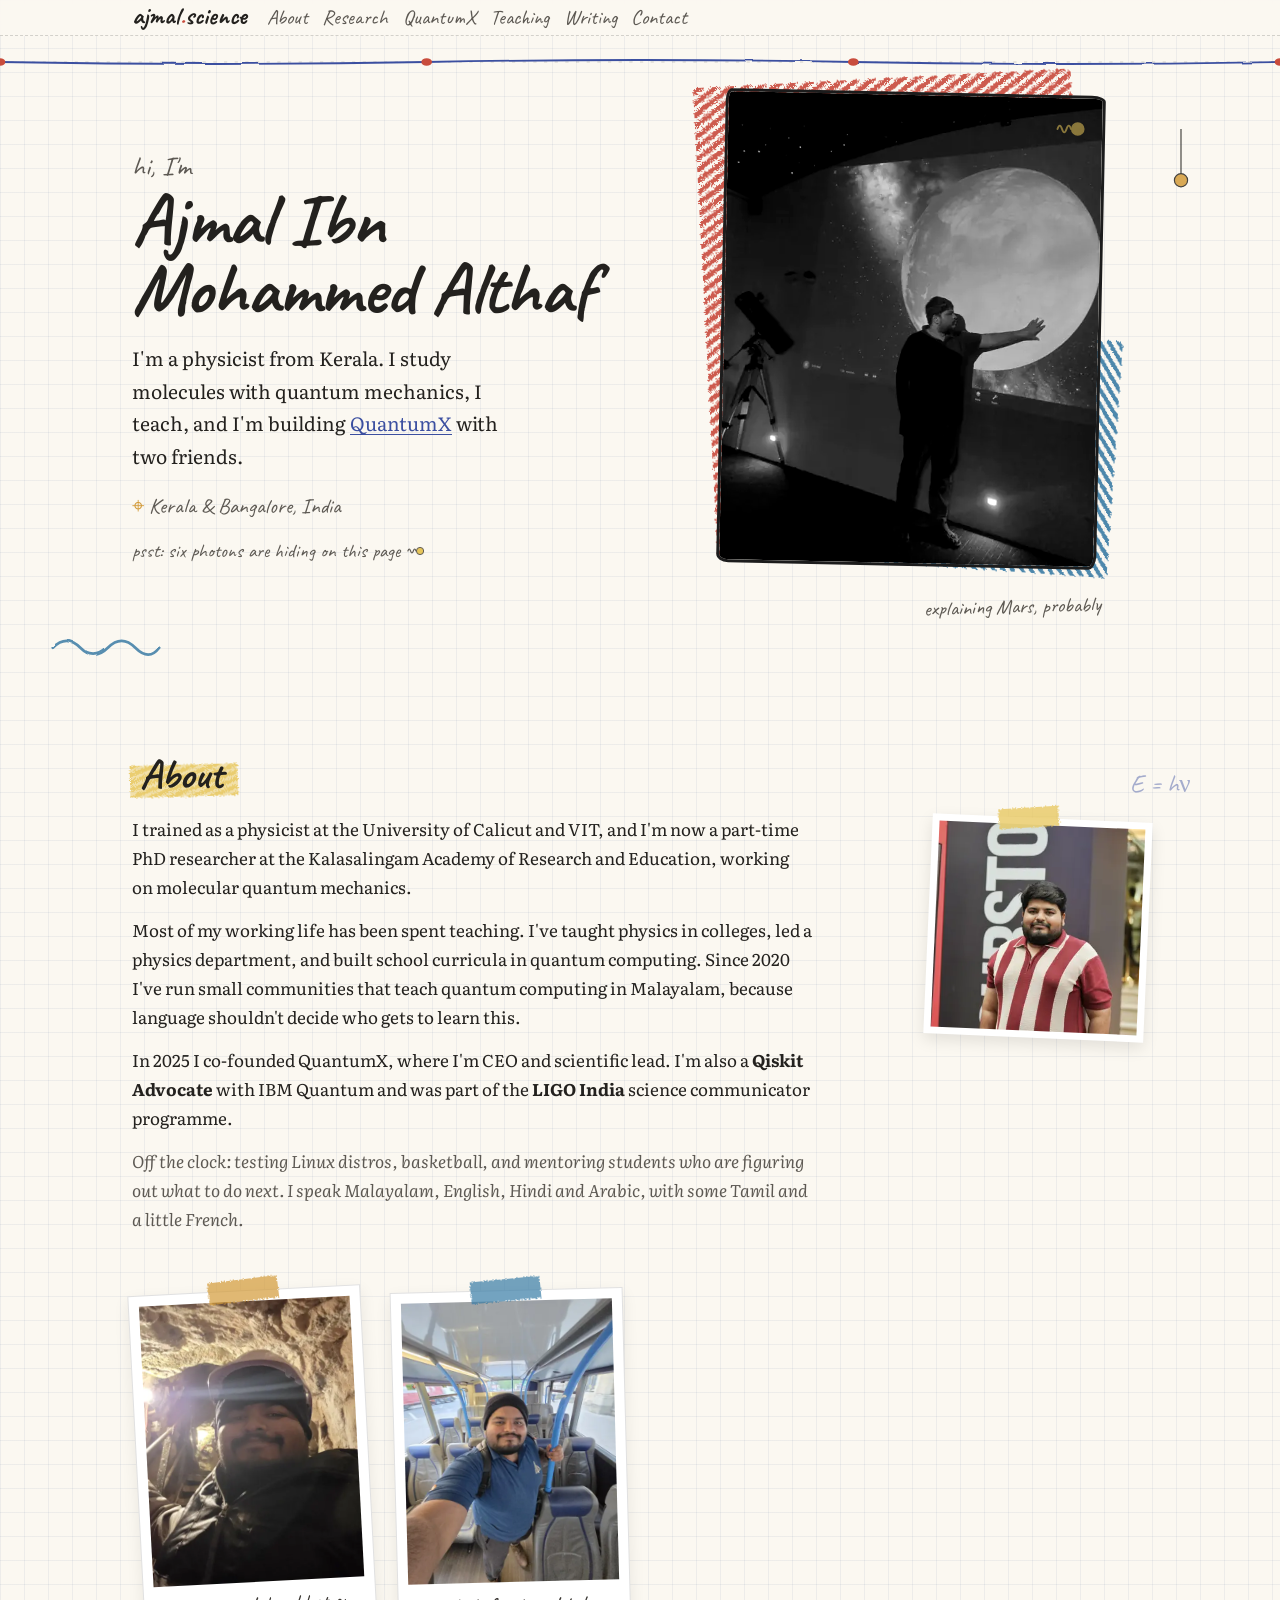
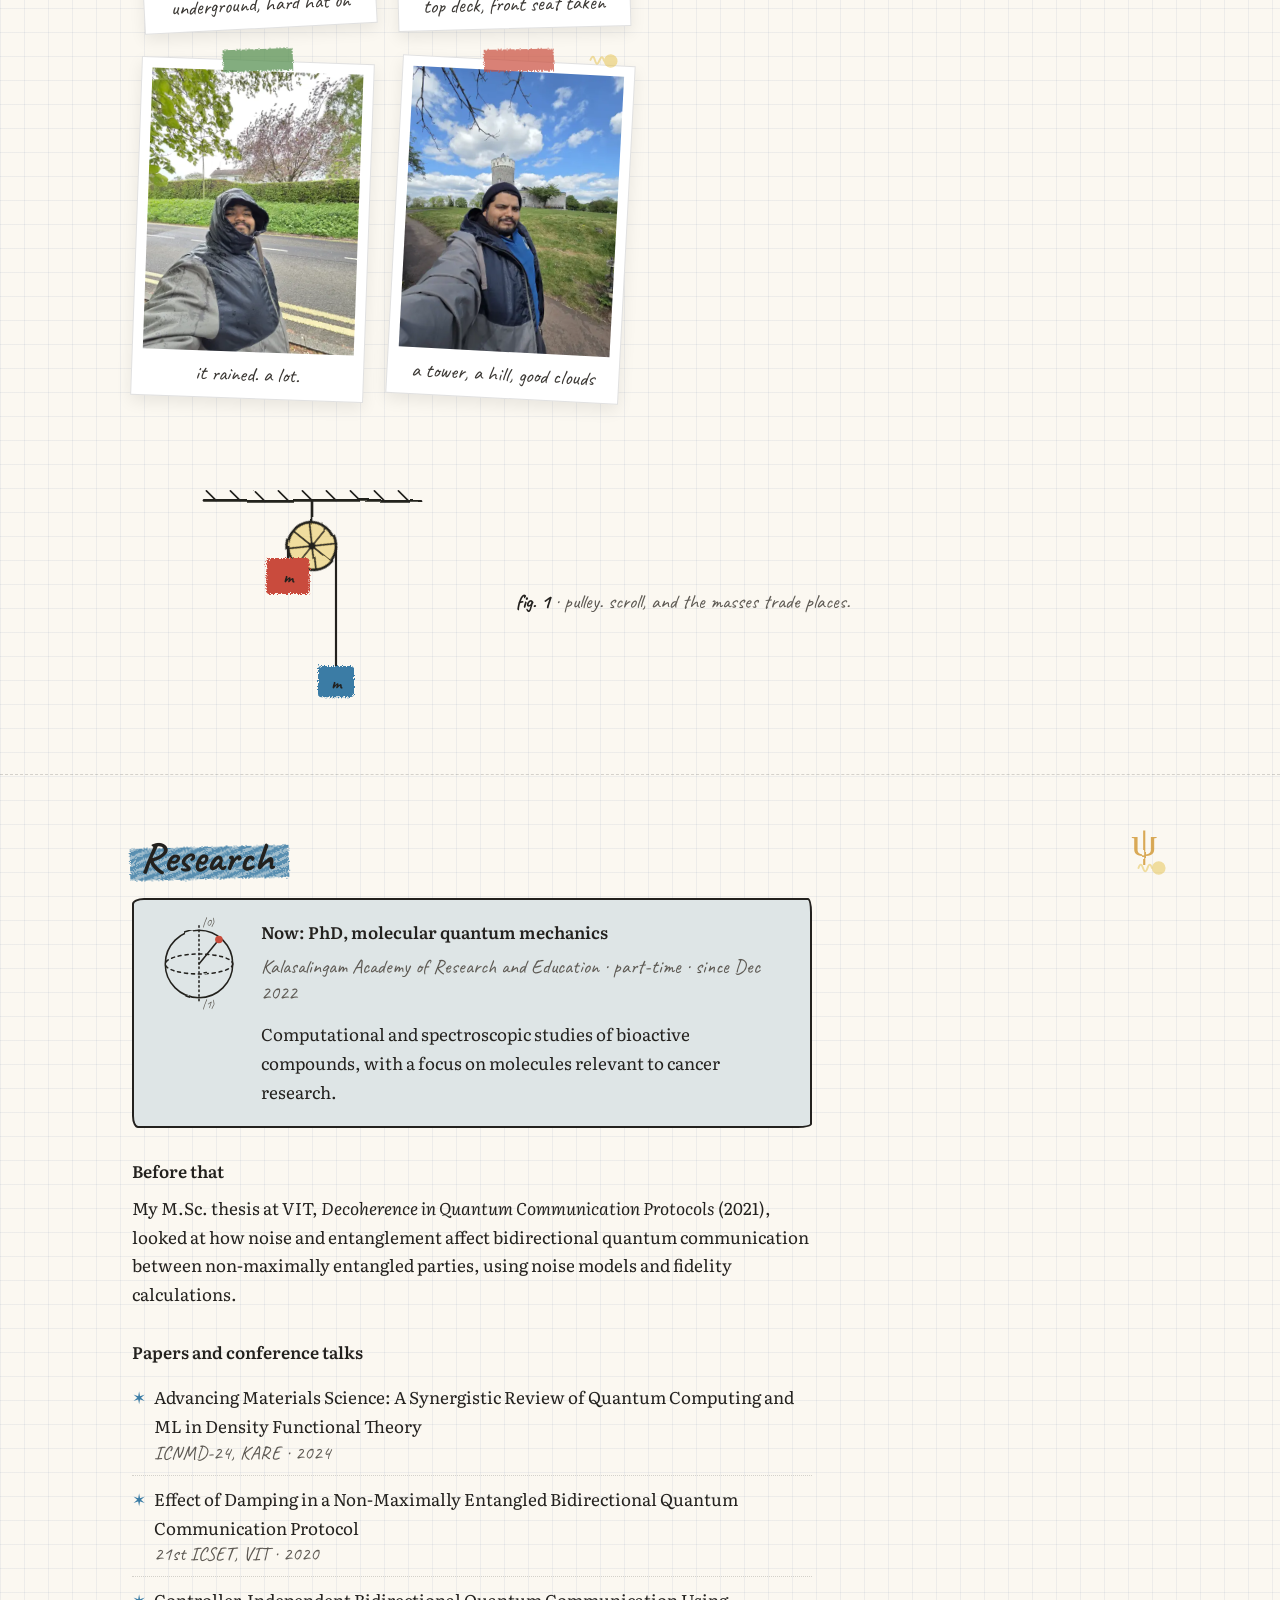
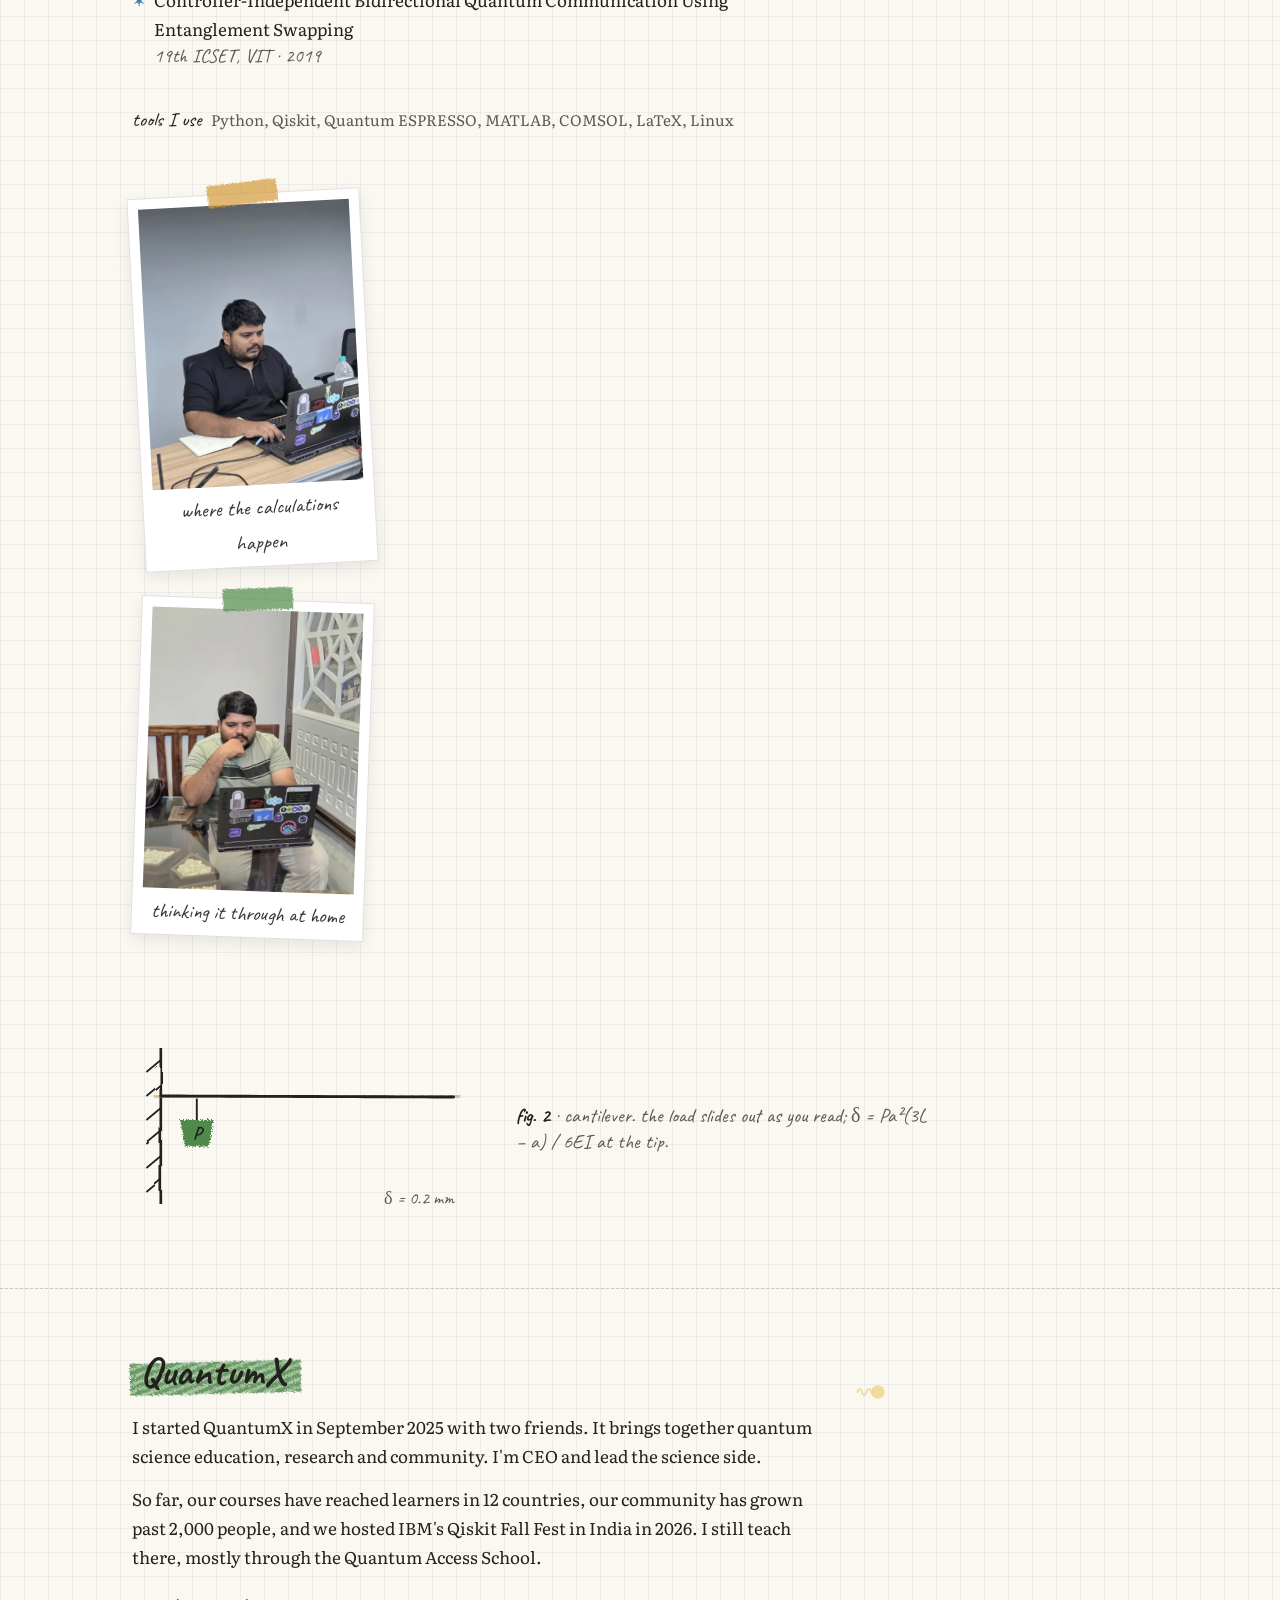
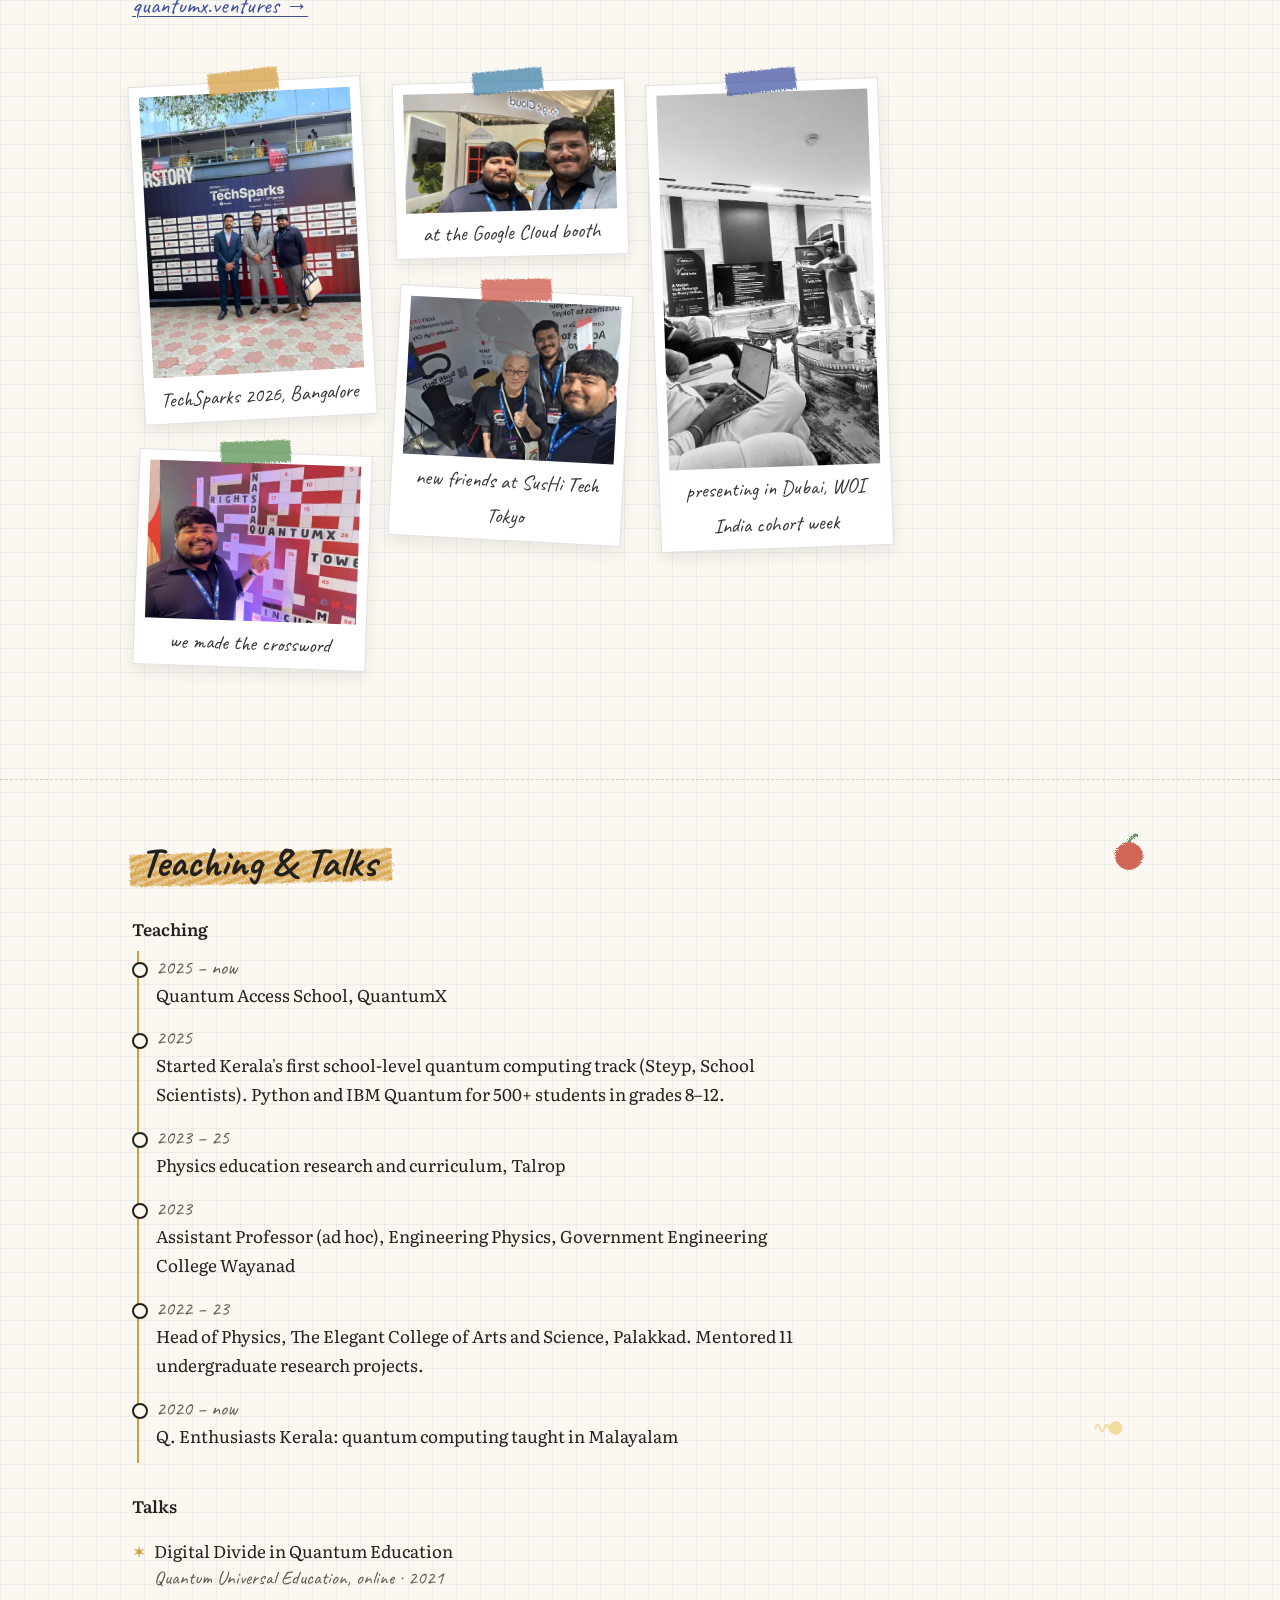
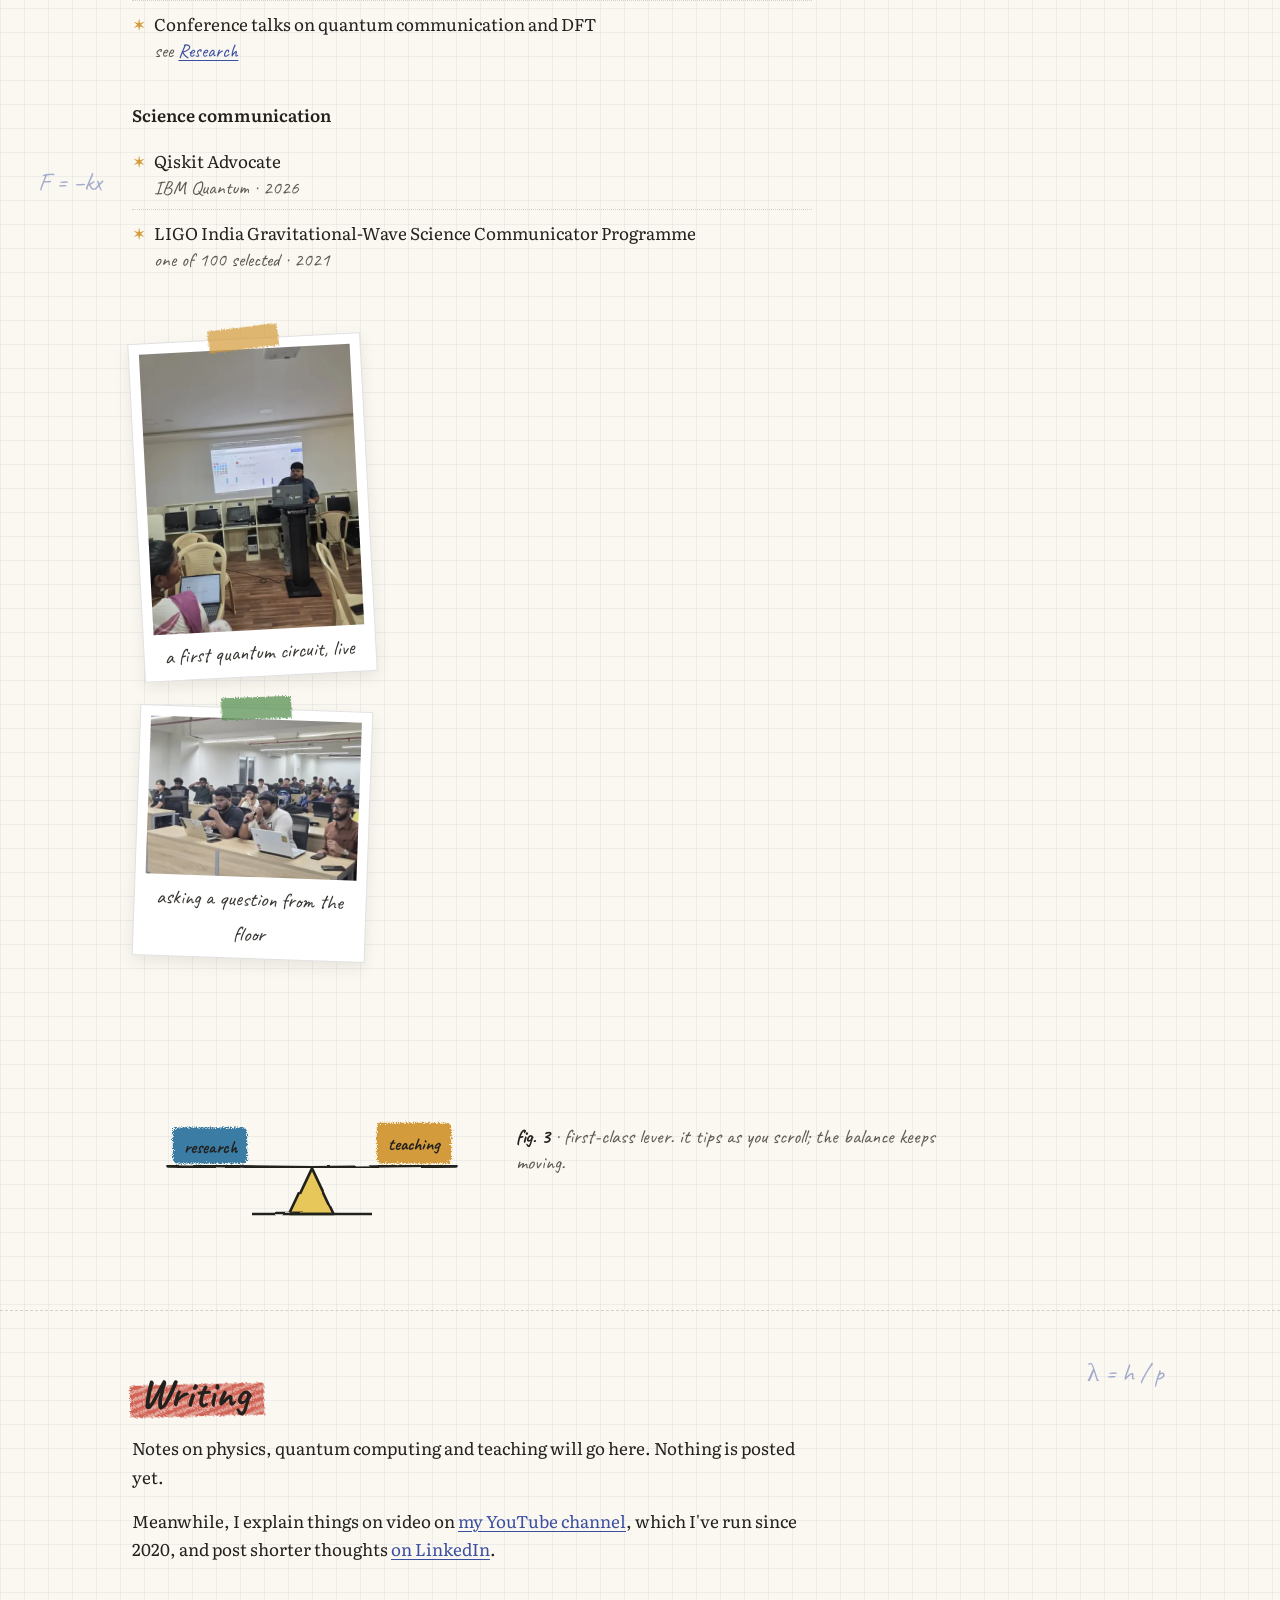
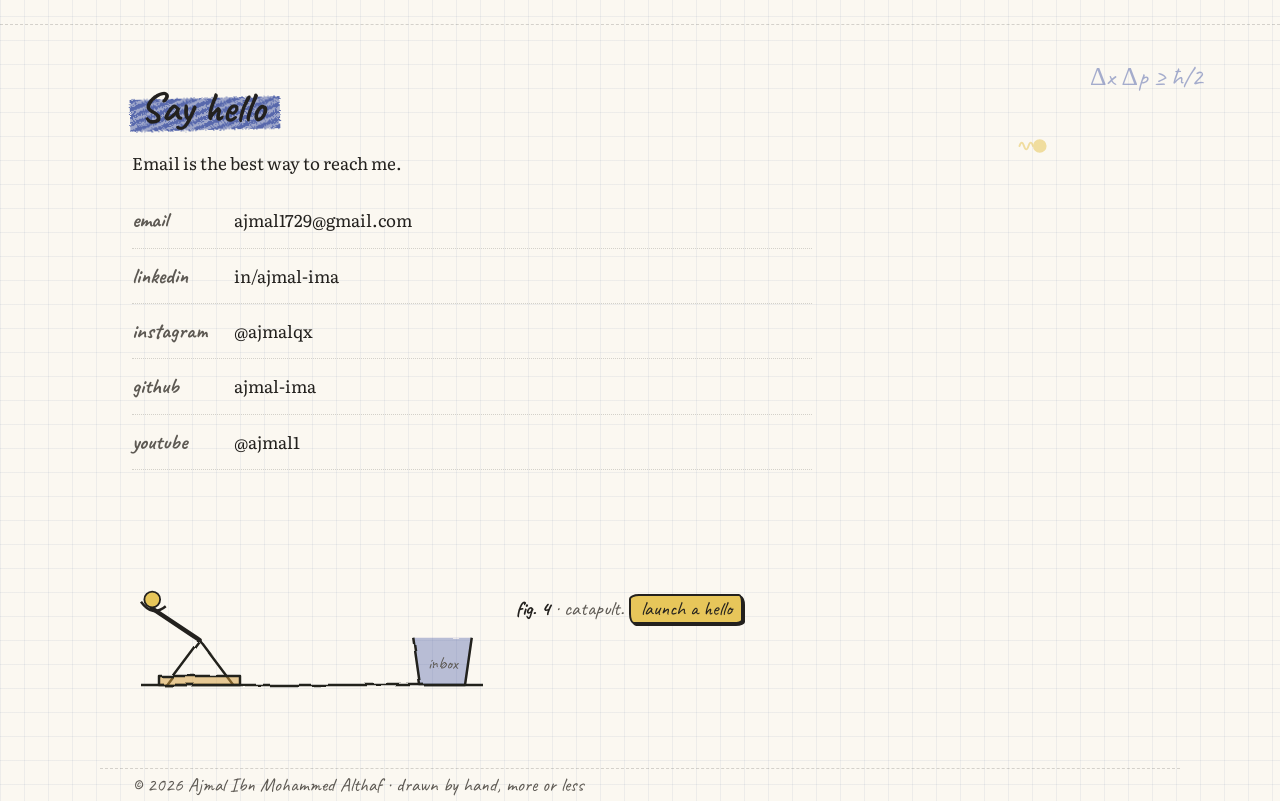
==== commit 0dce76f5: "New share image and a calmer physics-notebook look - Replace the old dark QuantumX link-preview imag" ====
--- a/index.html
+++ b/index.html
@@ -19,16 +19,17 @@
   <meta property="og:url" content="https://ajmal.science/" />
   <meta property="og:title" content="Ajmal Ibn Mohammed Althaf · Physicist" />
   <meta property="og:description" content="Physicist from Kerala. PhD researcher in molecular quantum mechanics, teacher, and co-founder of QuantumX." />
-  <meta property="og:image" content="https://ajmal.science/og-image.jpg" />
+  <meta property="og:image" content="https://ajmal.science/og-ajmal-2026.jpg" />
+  <meta property="og:image:type" content="image/jpeg" />
   <meta property="og:image:width" content="1200" />
   <meta property="og:image:height" content="630" />
-  <meta property="og:image:alt" content="Ajmal Ibn Mohammed Althaf" />
+  <meta property="og:image:alt" content="Sketchbook card: Ajmal Ibn Mohammed Althaf, physicist from Kerala, with a photo of him explaining Mars." />
   <meta property="profile:first_name" content="Ajmal" />
   <meta property="profile:last_name" content="Ibn Mohammed Althaf" />
   <meta name="twitter:card" content="summary_large_image" />
   <meta name="twitter:title" content="Ajmal Ibn Mohammed Althaf · Physicist" />
   <meta name="twitter:description" content="Physicist from Kerala. PhD researcher, teacher, and co-founder of QuantumX." />
-  <meta name="twitter:image" content="https://ajmal.science/og-image.jpg" />
+  <meta name="twitter:image" content="https://ajmal.science/og-ajmal-2026.jpg" />
 
   <link rel="icon" type="image/png" sizes="32x32" href="favicon-32.png" />
   <link rel="apple-touch-icon" href="apple-touch-icon.png" />
@@ -104,8 +105,10 @@
       <feTurbulence type="fractalNoise" baseFrequency="0.035" numOctaves="2" seed="7" result="n" />
       <feDisplacementMap in="SourceGraphic" in2="n" scale="3" />
     </filter>
+    <!-- a photon: a little wave packet with a dot -->
     <symbol id="star" viewBox="0 0 40 40">
-      <path d="M20 3 L25 15 L38 16 L28 25 L31 38 L20 31 L9 38 L12 25 L2 16 L15 15 Z" stroke="currentColor" stroke-width="2.2" stroke-linejoin="round" />
+      <path d="M2 20 q3 -9 6 0 t6 0 t6 0" fill="none" stroke="currentColor" stroke-width="2.6" stroke-linecap="round" />
+      <circle cx="29" cy="20" r="8" stroke="currentColor" stroke-width="2.2" />
     </symbol>
   </svg>
 
@@ -132,28 +135,20 @@
 
     <!-- Intro -->
     <section class="intro" id="top" aria-label="Introduction">
+      <!-- a standing wave on a string, n = 3 (it oscillates gently when motion is allowed) -->
       <svg class="lights" viewBox="0 0 1200 70" preserveAspectRatio="none" aria-hidden="true">
-        <path d="M0 12 Q 300 70 600 28 T 1200 18" fill="none" stroke="currentColor" stroke-width="2" filter="url(#wobble)" />
-        <g filter="url(#crayon)">
-          <circle class="bulb" cx="80"  cy="27" r="7" fill="var(--c-yellow)" />
-          <circle class="bulb" cx="190" cy="40" r="7" fill="var(--c-magenta)" />
-          <circle class="bulb" cx="300" cy="46" r="7" fill="var(--c-cyan)" />
-          <circle class="bulb" cx="410" cy="45" r="7" fill="var(--c-orange)" />
-          <circle class="bulb" cx="520" cy="37" r="7" fill="var(--c-green)" />
-          <circle class="bulb" cx="630" cy="27" r="7" fill="var(--c-violet)" />
-          <circle class="bulb" cx="740" cy="17" r="7" fill="var(--c-yellow)" />
-          <circle class="bulb" cx="850" cy="12" r="7" fill="var(--c-magenta)" />
-          <circle class="bulb" cx="960" cy="13" r="7" fill="var(--c-cyan)" />
-          <circle class="bulb" cx="1070" cy="17" r="7" fill="var(--c-orange)" />
+        <line x1="0" y1="35" x2="1200" y2="35" stroke="currentColor" stroke-width="1" stroke-dasharray="3 7" opacity=".5" />
+        <path class="wave" d="M0 35 Q 200 5 400 35 T 800 35 T 1200 35" fill="none" stroke="var(--c-violet)" stroke-width="2.4" stroke-linecap="round" filter="url(#wobble)" />
+        <g fill="var(--c-magenta)"><circle cx="0" cy="35" r="5" /><circle cx="400" cy="35" r="5" /><circle cx="800" cy="35" r="5" /><circle cx="1200" cy="35" r="5" /></g>
+      </svg>
+
+      <!-- floating doodles (move at different speeds as you scroll) -->
+      <svg class="float f-atom" data-speed="-0.12" viewBox="0 0 60 90" aria-hidden="true">
+        <path d="M14 4 H46" stroke="currentColor" stroke-width="2" filter="url(#wobble)" />
+        <g class="pendulum">
+          <line x1="30" y1="4" x2="30" y2="68" stroke="currentColor" stroke-width="1.6" />
+          <circle cx="30" cy="74" r="9" fill="var(--c-orange)" stroke="currentColor" stroke-width="1.6" />
         </g>
-      </svg>
-
-      <!-- floating doodles (move at different speeds as you scroll) -->
-      <svg class="float f-atom" data-speed="-0.12" viewBox="0 0 60 60" aria-hidden="true">
-        <g fill="none" stroke="var(--c-violet)" stroke-width="2" filter="url(#wobble)">
-          <ellipse cx="30" cy="30" rx="26" ry="9" /><ellipse cx="30" cy="30" rx="26" ry="9" transform="rotate(60 30 30)" /><ellipse cx="30" cy="30" rx="26" ry="9" transform="rotate(-60 30 30)" />
-        </g>
-        <circle cx="30" cy="30" r="4" fill="var(--c-magenta)" />
       </svg>
       <svg class="float f-wave" data-speed="0.08" viewBox="0 0 120 30" aria-hidden="true">
         <path d="M2 15 Q 17 0 32 15 T 62 15 T 92 15 T 118 15" fill="none" stroke="var(--c-cyan)" stroke-width="3" stroke-linecap="round" filter="url(#wobble)" />
@@ -170,7 +165,7 @@
             with two friends.
           </p>
           <p class="where">Kerala &amp; Bangalore, India</p>
-          <p class="game-hint">psst: there are six stars hidden on this page <svg class="mini-star" aria-hidden="true"><use href="#star" /></svg></p>
+          <p class="game-hint">psst: six photons are hiding on this page <svg class="mini-star" aria-hidden="true"><use href="#star" /></svg></p>
         </div>
 
         <figure class="portrait tilt">
@@ -182,13 +177,14 @@
                  alt="Ajmal Ibn Mohammed Althaf standing in a dark dome, pointing at a planet projected on the wall, with a telescope beside him." />
           </picture>
           <figcaption>explaining Mars, probably</figcaption>
-          <button class="star" style="--x: 88%; --y: 4%" aria-label="Hidden star 1"><svg><use href="#star" /></svg></button>
+          <button class="star" style="--x: 88%; --y: 4%" aria-label="Hidden photon 1"><svg><use href="#star" /></svg></button>
         </figure>
       </div>
     </section>
 
     <!-- About -->
     <section class="sec" id="about" style="--hl: var(--c-yellow)">
+      <span class="float eq" data-speed="-0.06" style="top: 70px; right: 7%" aria-hidden="true">E = hν</span>
       <div class="wrap narrow">
         <h2 class="reveal"><span>About</span></h2>
         <figure class="mug reveal">
@@ -253,7 +249,7 @@
               <img src="img/tower-900.jpg" width="900" height="1200" loading="lazy" decoding="async" alt="Ajmal on a grassy hill under a blue sky, with an old stone tower behind him." />
             </picture>
             <p>a tower, a hill, good clouds</p>
-            <button class="star" style="--x: 80%; --y: -6%" aria-label="Hidden star 2"><svg><use href="#star" /></svg></button>
+            <button class="star" style="--x: 80%; --y: -6%" aria-label="Hidden photon 2"><svg><use href="#star" /></svg></button>
           </li>
         </ul>
       </div>
@@ -338,7 +334,7 @@
           </ul>
           <p class="tools"><span>tools I use</span> Python, Qiskit, Quantum ESPRESSO, MATLAB, COMSOL, LaTeX, Linux</p>
         </div>
-        <button class="star" style="--x: 96%; --y: 2%" aria-label="Hidden star 3"><svg><use href="#star" /></svg></button>
+        <button class="star" style="--x: 96%; --y: 2%" aria-label="Hidden photon 3"><svg><use href="#star" /></svg></button>
       </div>
 
       <div class="wrap">
@@ -397,7 +393,7 @@
           </p>
           <p><a class="more" href="https://quantumx.ventures/" rel="noopener">quantumx.ventures →</a></p>
         </div>
-        <button class="star" style="--x: 70%; --y: 10%" aria-label="Hidden star 4"><svg><use href="#star" /></svg></button>
+        <button class="star" style="--x: 70%; --y: 10%" aria-label="Hidden photon 4"><svg><use href="#star" /></svg></button>
       </div>
       <div class="wrap">
         <ul class="snaps reveal" aria-label="Out with QuantumX">
@@ -442,6 +438,7 @@
 
     <!-- Teaching and Talks -->
     <section class="sec" id="teaching" style="--hl: var(--c-orange)">
+      <span class="float eq" data-speed="0.09" style="top: 46%; left: 3%" aria-hidden="true">F = −kx</span>
       <svg class="float f-apple" data-speed="-0.15" viewBox="0 0 60 60" aria-hidden="true">
         <g filter="url(#crayon)"><circle cx="30" cy="34" r="18" fill="var(--c-magenta)" /><path d="M30 16 q 4 -10 12 -10" stroke="var(--c-green)" stroke-width="4" fill="none" /></g>
       </svg>
@@ -487,7 +484,7 @@
             </li>
           </ul>
         </div>
-        <button class="star" style="--x: 92%; --y: 55%" aria-label="Hidden star 5"><svg><use href="#star" /></svg></button>
+        <button class="star" style="--x: 92%; --y: 55%" aria-label="Hidden photon 5"><svg><use href="#star" /></svg></button>
       </div>
 
       <div class="wrap">
@@ -530,6 +527,7 @@
 
     <!-- Writing -->
     <section class="sec" id="writing" style="--hl: var(--c-magenta)">
+      <span class="float eq" data-speed="-0.08" style="top: 40px; right: 9%" aria-hidden="true">λ = h / p</span>
       <div class="wrap narrow">
         <h2 class="reveal"><span>Writing</span></h2>
         <div class="reveal">
@@ -550,6 +548,7 @@
 
     <!-- Contact -->
     <section class="sec contact" id="contact" style="--hl: var(--c-violet)">
+      <span class="float eq" data-speed="0.06" style="top: 30px; right: 6%" aria-hidden="true">Δx Δp ≥ ħ/2</span>
       <div class="wrap narrow">
         <h2 class="reveal"><span>Say hello</span></h2>
         <p class="reveal">Email is the best way to reach me.</p>
@@ -560,7 +559,7 @@
           <li><a href="https://github.com/ajmal-ima" rel="noopener me"><b>github</b> ajmal-ima</a></li>
           <li><a href="https://www.youtube.com/@ajmal1" rel="noopener me"><b>youtube</b> @ajmal1</a></li>
         </ul>
-        <button class="star" style="--x: 85%; --y: 12%" aria-label="Hidden star 6"><svg><use href="#star" /></svg></button>
+        <button class="star" style="--x: 85%; --y: 12%" aria-label="Hidden photon 6"><svg><use href="#star" /></svg></button>
       </div>
 
       <figure class="machine wrap reveal" data-machine="catapult">
--- a/style.css
+++ b/style.css
@@ -8,14 +8,15 @@
   --soft: #5d5953;
   --rule: rgba(35, 33, 30, 0.18);
 
-  --c-magenta: #e04fa8;
-  --c-green: #3fae49;
-  --c-orange: #ee8a35;
-  --c-cyan: #2bbccc;
-  --c-violet: #7b68d8;
-  --c-yellow: #f2cf3c;
-
-  --link: #b3367f;
+  /* coloured pencils rather than carnival crayons */
+  --c-magenta: #c94c3c; /* red pencil */
+  --c-green: #4f8a4b;
+  --c-orange: #d39b3a;  /* ochre */
+  --c-cyan: #3a7ca5;
+  --c-violet: #3b4fa0;  /* ink blue */
+  --c-yellow: #e7c65a;  /* highlighter */
+
+  --link: #3b4fa0;
   --hand: "Caveat", "Segoe Print", "Comic Sans MS", cursive;
   --text: "Literata", Georgia, "Times New Roman", serif;
 }
@@ -27,7 +28,7 @@
     --ink: #ece8df;
     --soft: #aaa49a;
     --rule: rgba(236, 232, 223, 0.18);
-    --link: #f17cc2;
+    --link: #9fb0ff;
   }
 }
 :root[data-theme="dark"] {
@@ -36,7 +37,7 @@
   --ink: #ece8df;
   --soft: #aaa49a;
   --rule: rgba(236, 232, 223, 0.18);
-  --link: #f17cc2;
+  --link: #9fb0ff;
 }
 
 * { box-sizing: border-box; margin: 0; padding: 0; }
@@ -210,10 +211,10 @@
 /* pencil cursor (hotspot at the tip); star-pencil on links */
 @media (hover: hover) and (pointer: fine) {
   body {
-    cursor: url("data:image/svg+xml,%3Csvg xmlns='http://www.w3.org/2000/svg' width='32' height='32' viewBox='0 0 32 32'%3E%3Cpath d='M3 29 L6 20 L22 4 L28 10 L12 26 Z' fill='%23f2cf3c' stroke='%2323211e' stroke-width='1.6' stroke-linejoin='round'/%3E%3Cpath d='M3 29 L6 20 L12 26 Z' fill='%23f4dcb0' stroke='%2323211e' stroke-width='1.6' stroke-linejoin='round'/%3E%3Cpath d='M3 29 L4.4 25 L7 27.6 Z' fill='%2323211e'/%3E%3Cpath d='M22 4 L28 10 L25.5 12.5 L19.5 6.5 Z' fill='%23e04fa8' stroke='%2323211e' stroke-width='1.6'/%3E%3C/svg%3E") 3 29, auto;
+    cursor: url("data:image/svg+xml,%3Csvg xmlns='http://www.w3.org/2000/svg' width='32' height='32' viewBox='0 0 32 32'%3E%3Cpath d='M3 29 L6 20 L22 4 L28 10 L12 26 Z' fill='%23e7c65a' stroke='%2323211e' stroke-width='1.6' stroke-linejoin='round'/%3E%3Cpath d='M3 29 L6 20 L12 26 Z' fill='%23f4dcb0' stroke='%2323211e' stroke-width='1.6' stroke-linejoin='round'/%3E%3Cpath d='M3 29 L4.4 25 L7 27.6 Z' fill='%2323211e'/%3E%3Cpath d='M22 4 L28 10 L25.5 12.5 L19.5 6.5 Z' fill='%23c94c3c' stroke='%2323211e' stroke-width='1.6'/%3E%3C/svg%3E") 3 29, auto;
   }
   a, button, summary {
-    cursor: url("data:image/svg+xml,%3Csvg xmlns='http://www.w3.org/2000/svg' width='32' height='32' viewBox='0 0 32 32'%3E%3Cpath d='M3 29 L6 20 L22 4 L28 10 L12 26 Z' fill='%23e04fa8' stroke='%2323211e' stroke-width='1.6' stroke-linejoin='round'/%3E%3Cpath d='M3 29 L6 20 L12 26 Z' fill='%23f4dcb0' stroke='%2323211e' stroke-width='1.6' stroke-linejoin='round'/%3E%3Cpath d='M3 29 L4.4 25 L7 27.6 Z' fill='%2323211e'/%3E%3Cpath d='M22 4 L28 10 L25.5 12.5 L19.5 6.5 Z' fill='%23f2cf3c' stroke='%2323211e' stroke-width='1.6'/%3E%3C/svg%3E") 3 29, pointer;
+    cursor: url("data:image/svg+xml,%3Csvg xmlns='http://www.w3.org/2000/svg' width='32' height='32' viewBox='0 0 32 32'%3E%3Cpath d='M3 29 L6 20 L22 4 L28 10 L12 26 Z' fill='%23c94c3c' stroke='%2323211e' stroke-width='1.6' stroke-linejoin='round'/%3E%3Cpath d='M3 29 L6 20 L12 26 Z' fill='%23f4dcb0' stroke='%2323211e' stroke-width='1.6' stroke-linejoin='round'/%3E%3Cpath d='M3 29 L4.4 25 L7 27.6 Z' fill='%2323211e'/%3E%3Cpath d='M22 4 L28 10 L25.5 12.5 L19.5 6.5 Z' fill='%23e7c65a' stroke='%2323211e' stroke-width='1.6'/%3E%3C/svg%3E") 3 29, pointer;
   }
 }
 .spark {
@@ -228,7 +229,7 @@
 .progress { position: fixed; top: 0; left: 0; right: 0; height: 4px; z-index: 30; pointer-events: none; }
 .progress span {
   display: block; height: 100%; transform-origin: 0 50%; transform: scaleX(0);
-  background: linear-gradient(90deg, var(--c-yellow), var(--c-magenta), var(--c-cyan), var(--c-green), var(--c-violet));
+  background: var(--c-violet);
   filter: url(#crayon);
 }
 
@@ -359,3 +360,19 @@
   background: color-mix(in srgb, var(--c-yellow) 75%, transparent); transform: rotate(-6deg); filter: url(#crayon);
 }
 .sec .wrap.narrow::after { content: ""; display: block; clear: both; }
+
+/* physics notebook touches */
+.lights { height: 52px; }
+.eq { font-family: var(--hand); font-size: 1.6rem; color: var(--c-violet); opacity: .45; white-space: nowrap; }
+.pendulum { transform-origin: 30px 4px; animation: swing 2.4s ease-in-out infinite alternate; }
+@keyframes swing { from { transform: rotate(16deg); } to { transform: rotate(-16deg); } }
+.f-atom { width: 44px; color: var(--ink); }
+.spark { width: 5px; height: 5px; margin: -2px 0 0 -2px; opacity: .8; }
+.star svg { fill: var(--c-yellow); stroke: var(--ink); }
+.star.got svg { fill: var(--c-magenta); stroke: var(--ink); }
+.mini-star { fill: var(--c-yellow); stroke: var(--ink); width: 22px; }
+@media (max-width: 759px) { .eq { display: none; } }
+.stars-found.done { display: block; line-height: 1.3; }
+.stars-found.done svg { vertical-align: -4px; }
+@media (prefers-color-scheme: dark) { :root:not([data-theme="light"]) { --c-violet: #7f93e6; --c-cyan: #5aa3cf; } }
+:root[data-theme="dark"] { --c-violet: #7f93e6; --c-cyan: #5aa3cf; }
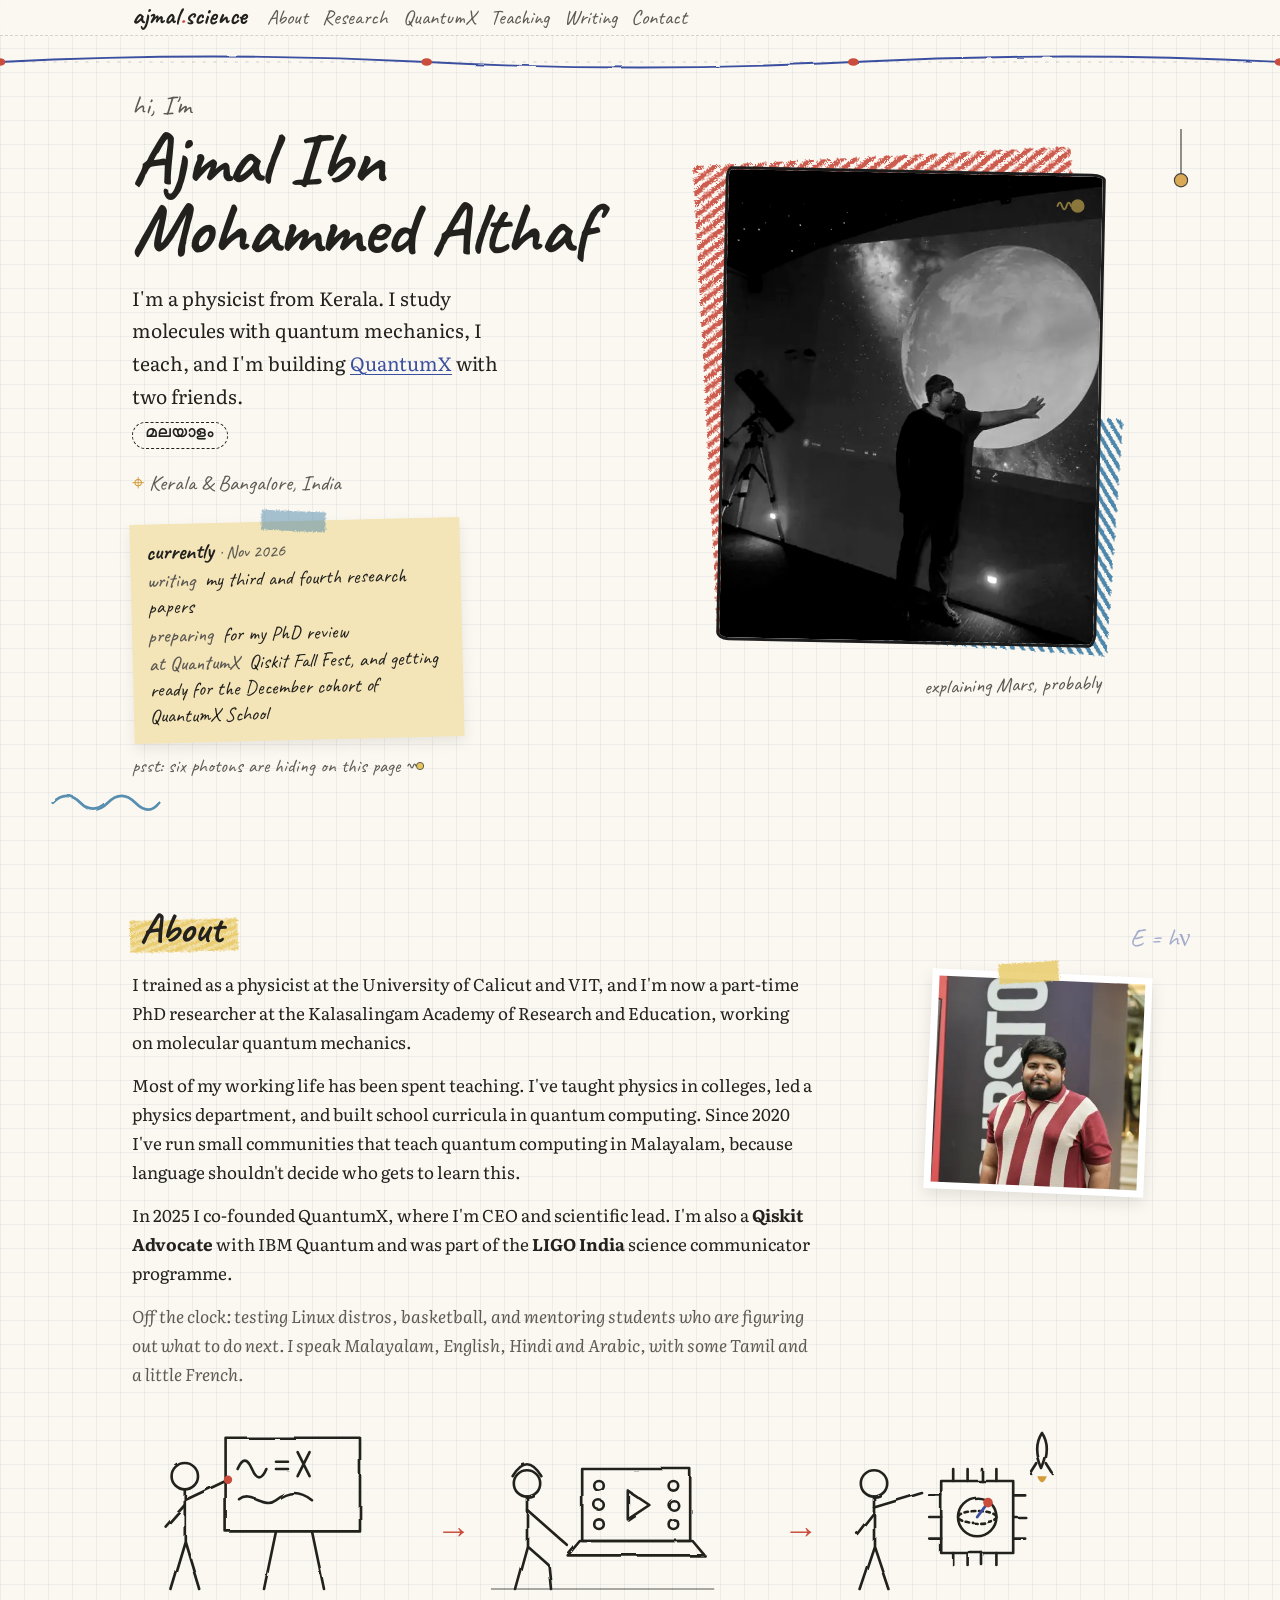
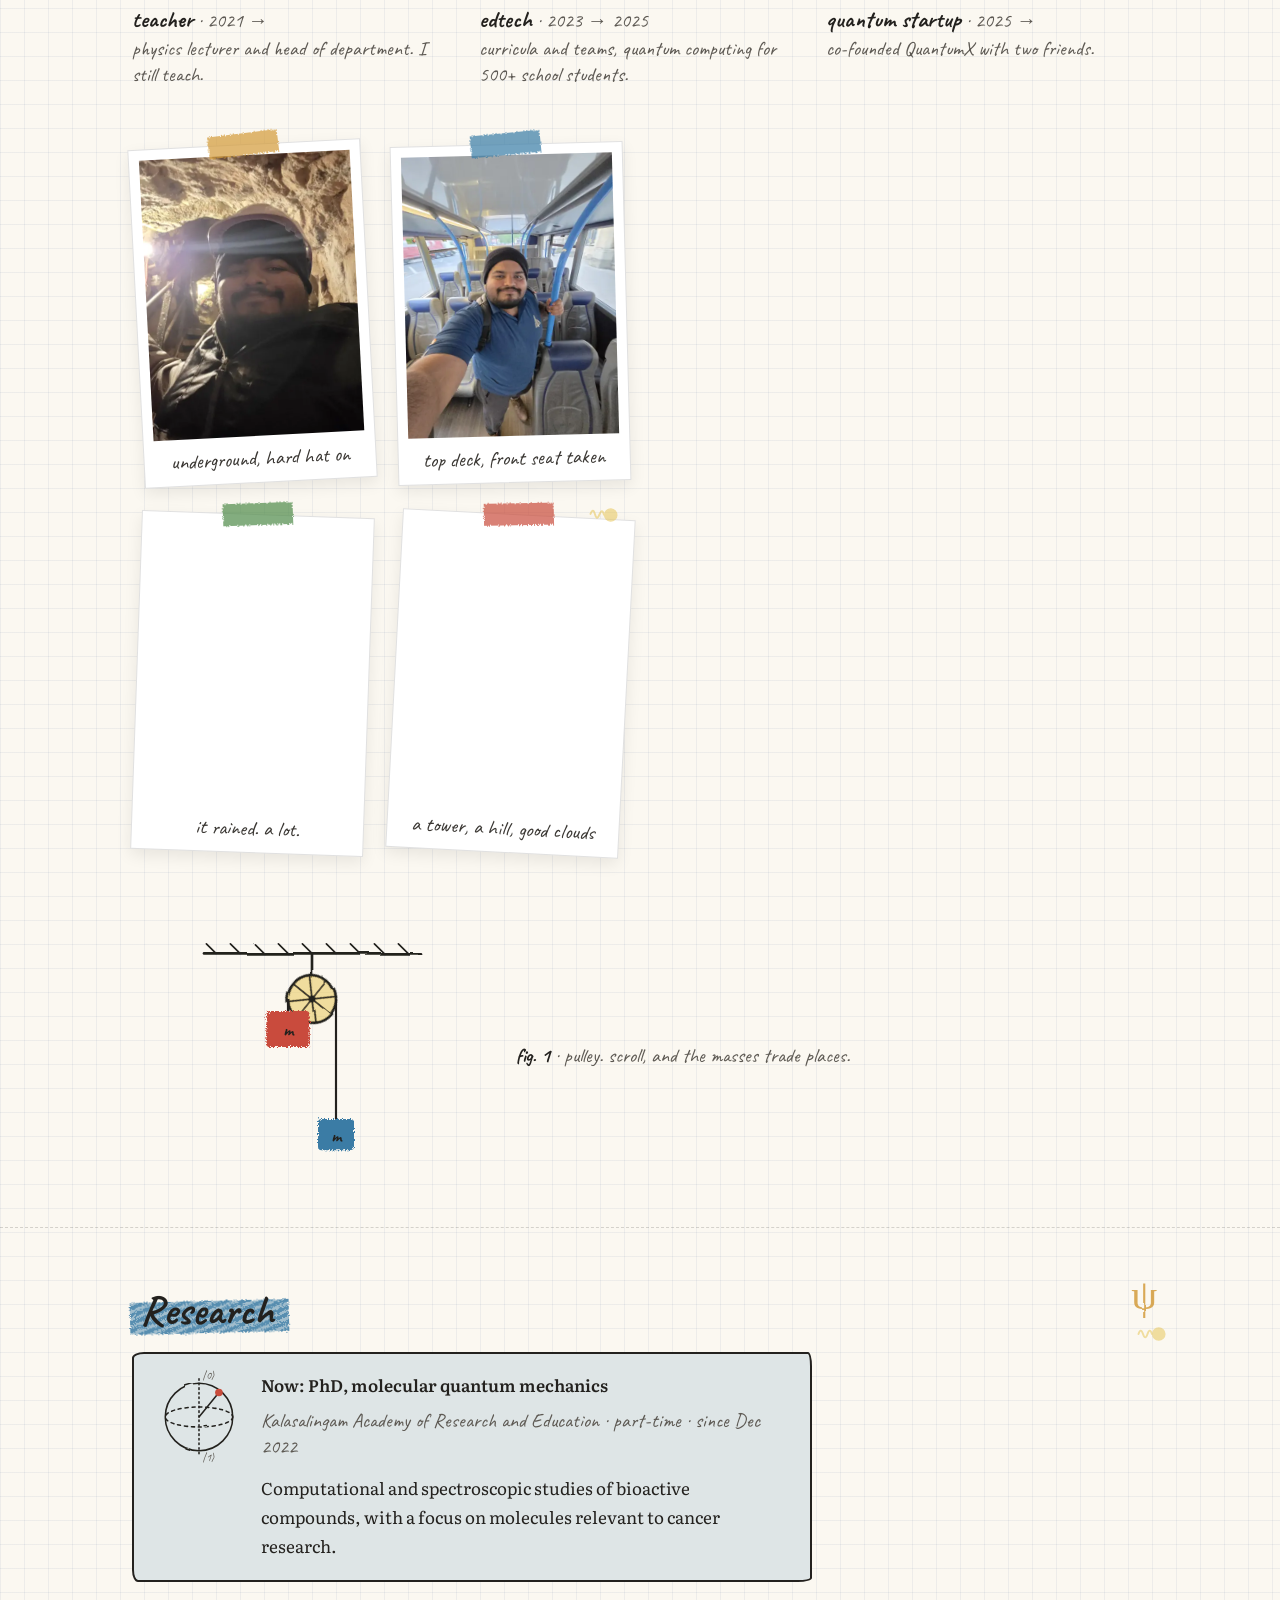
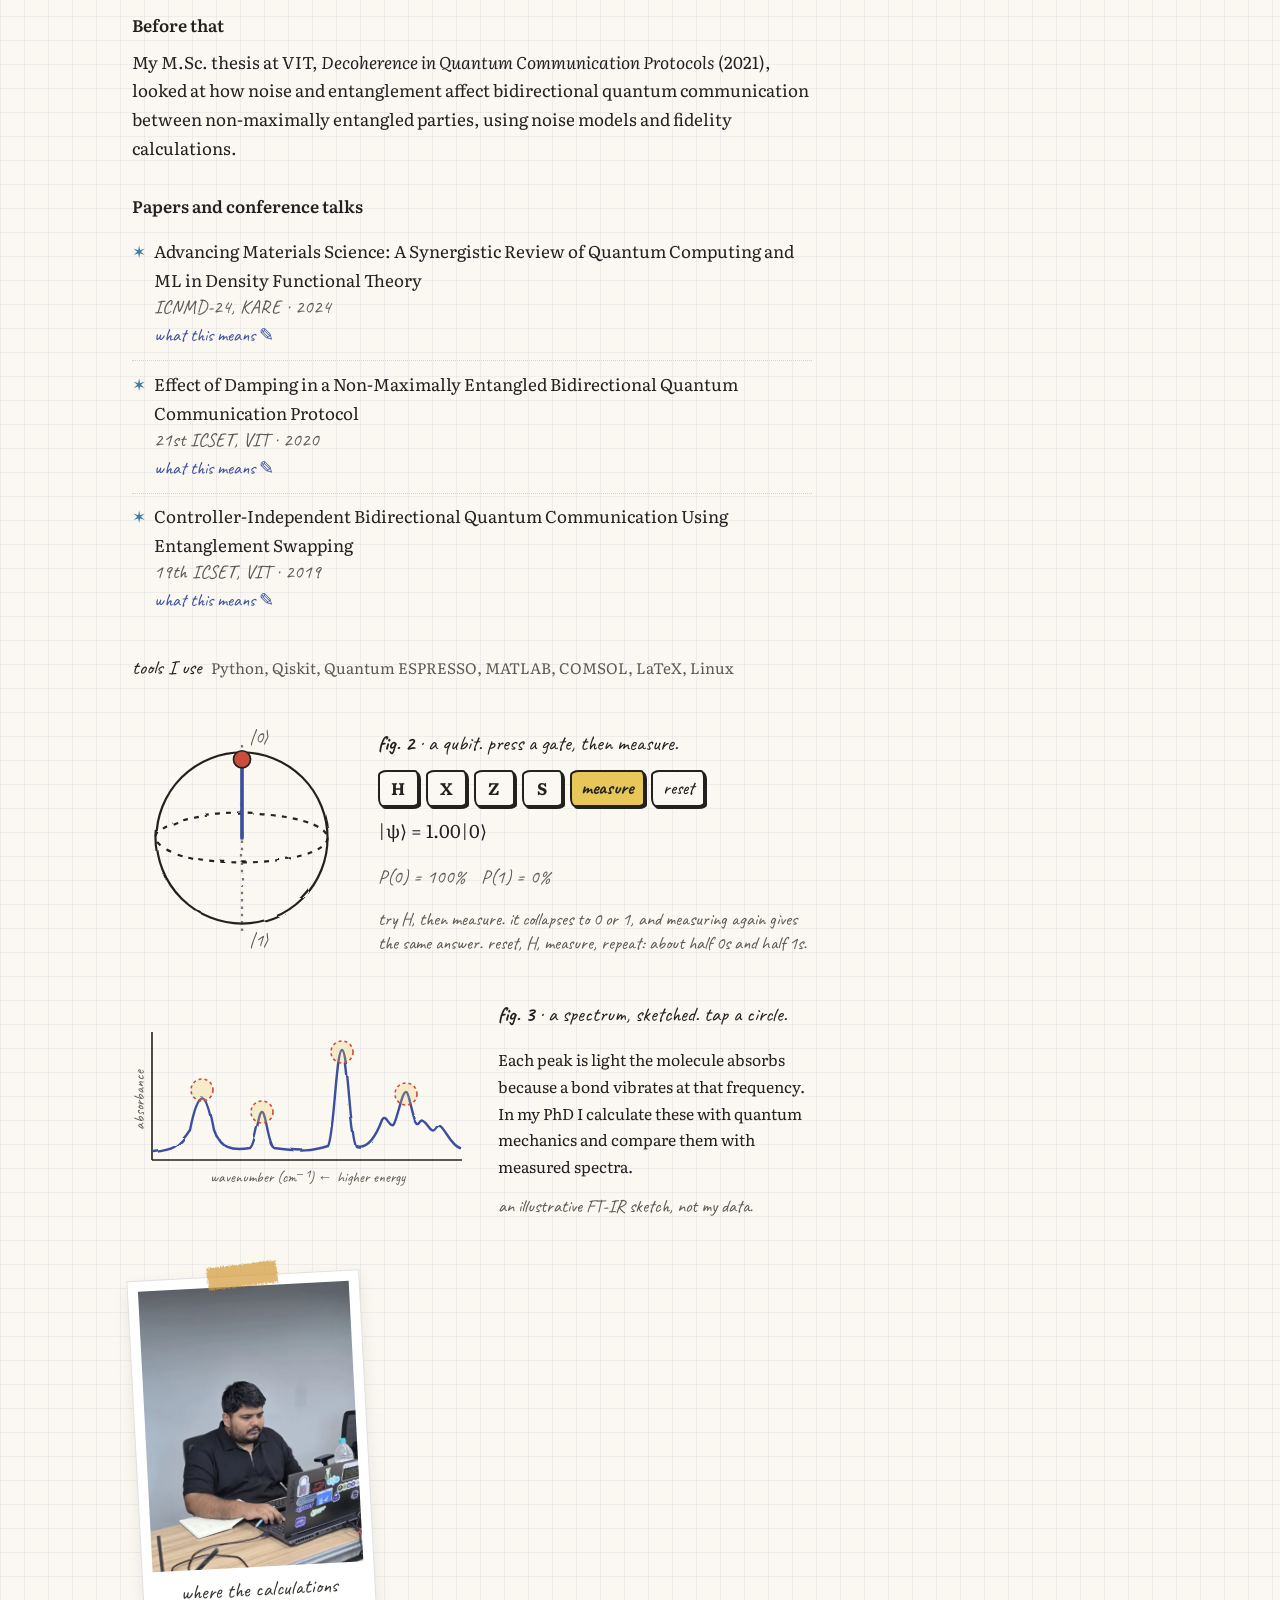
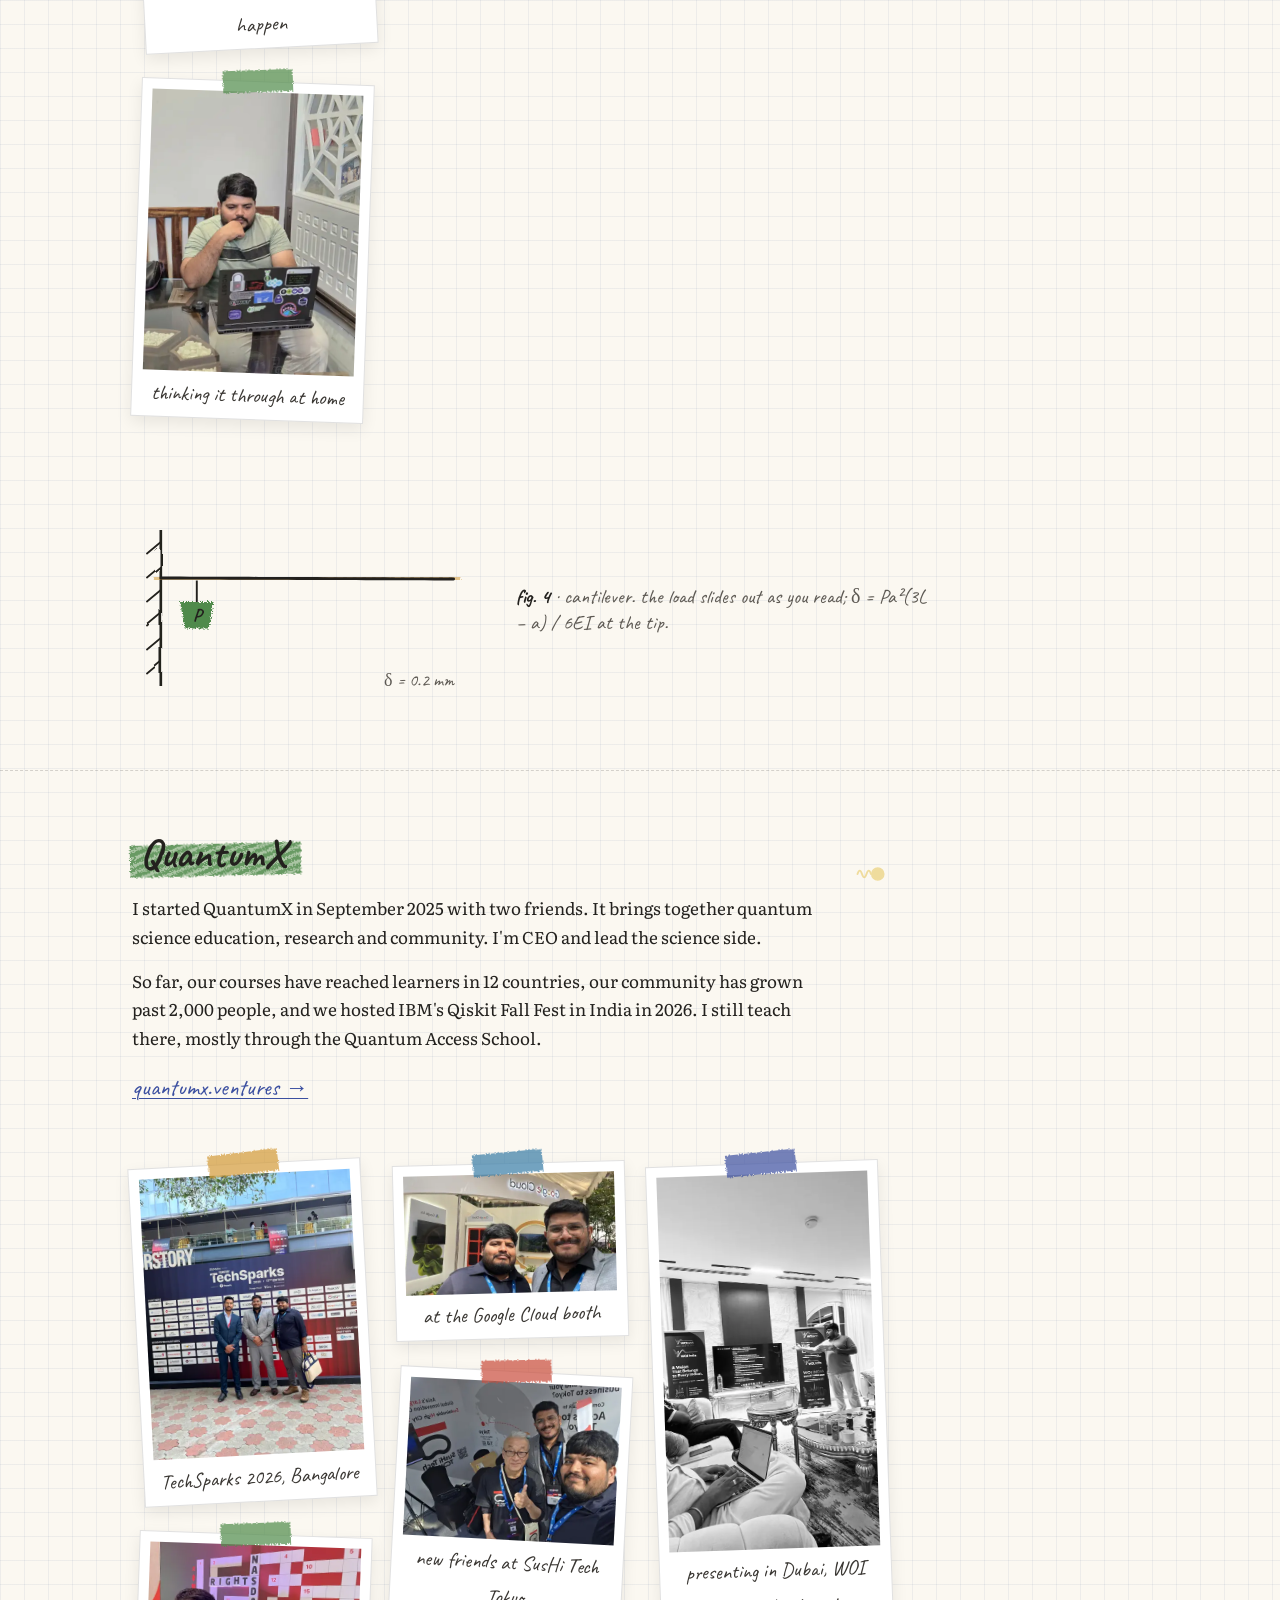
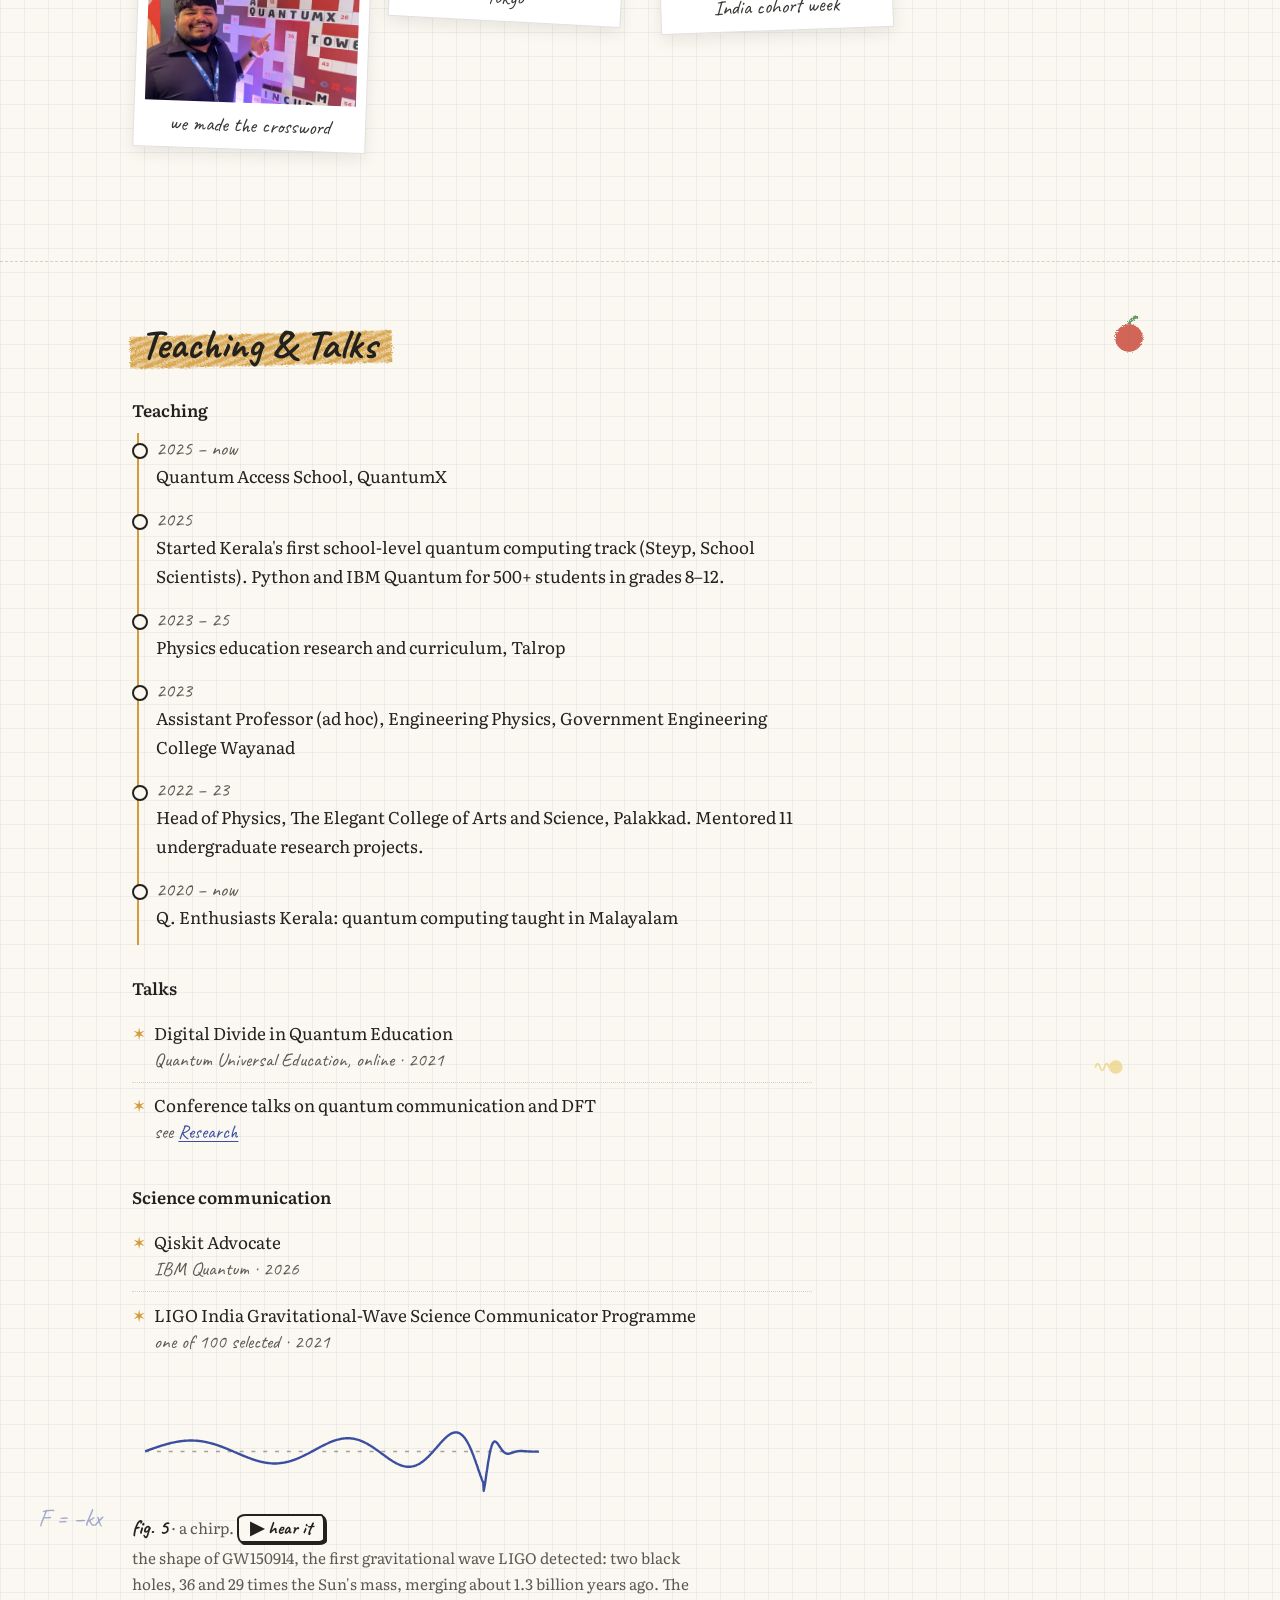
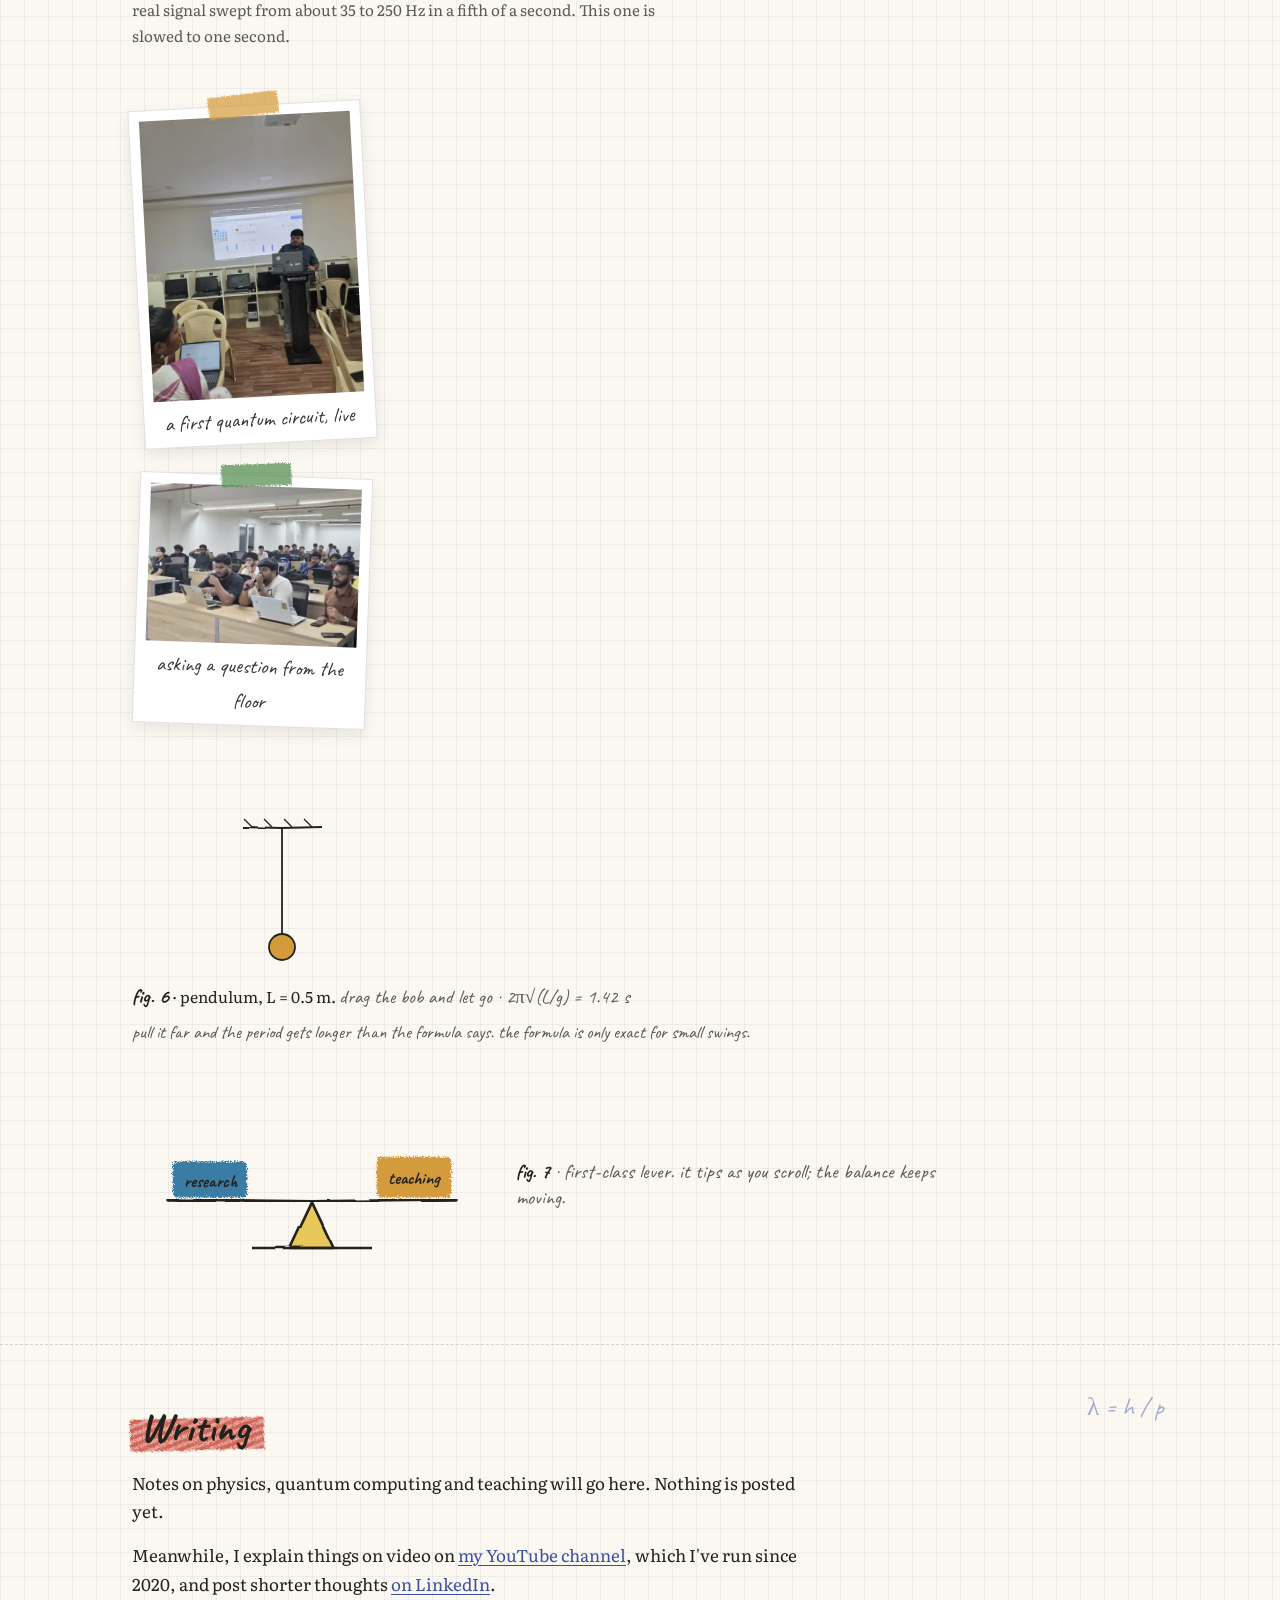
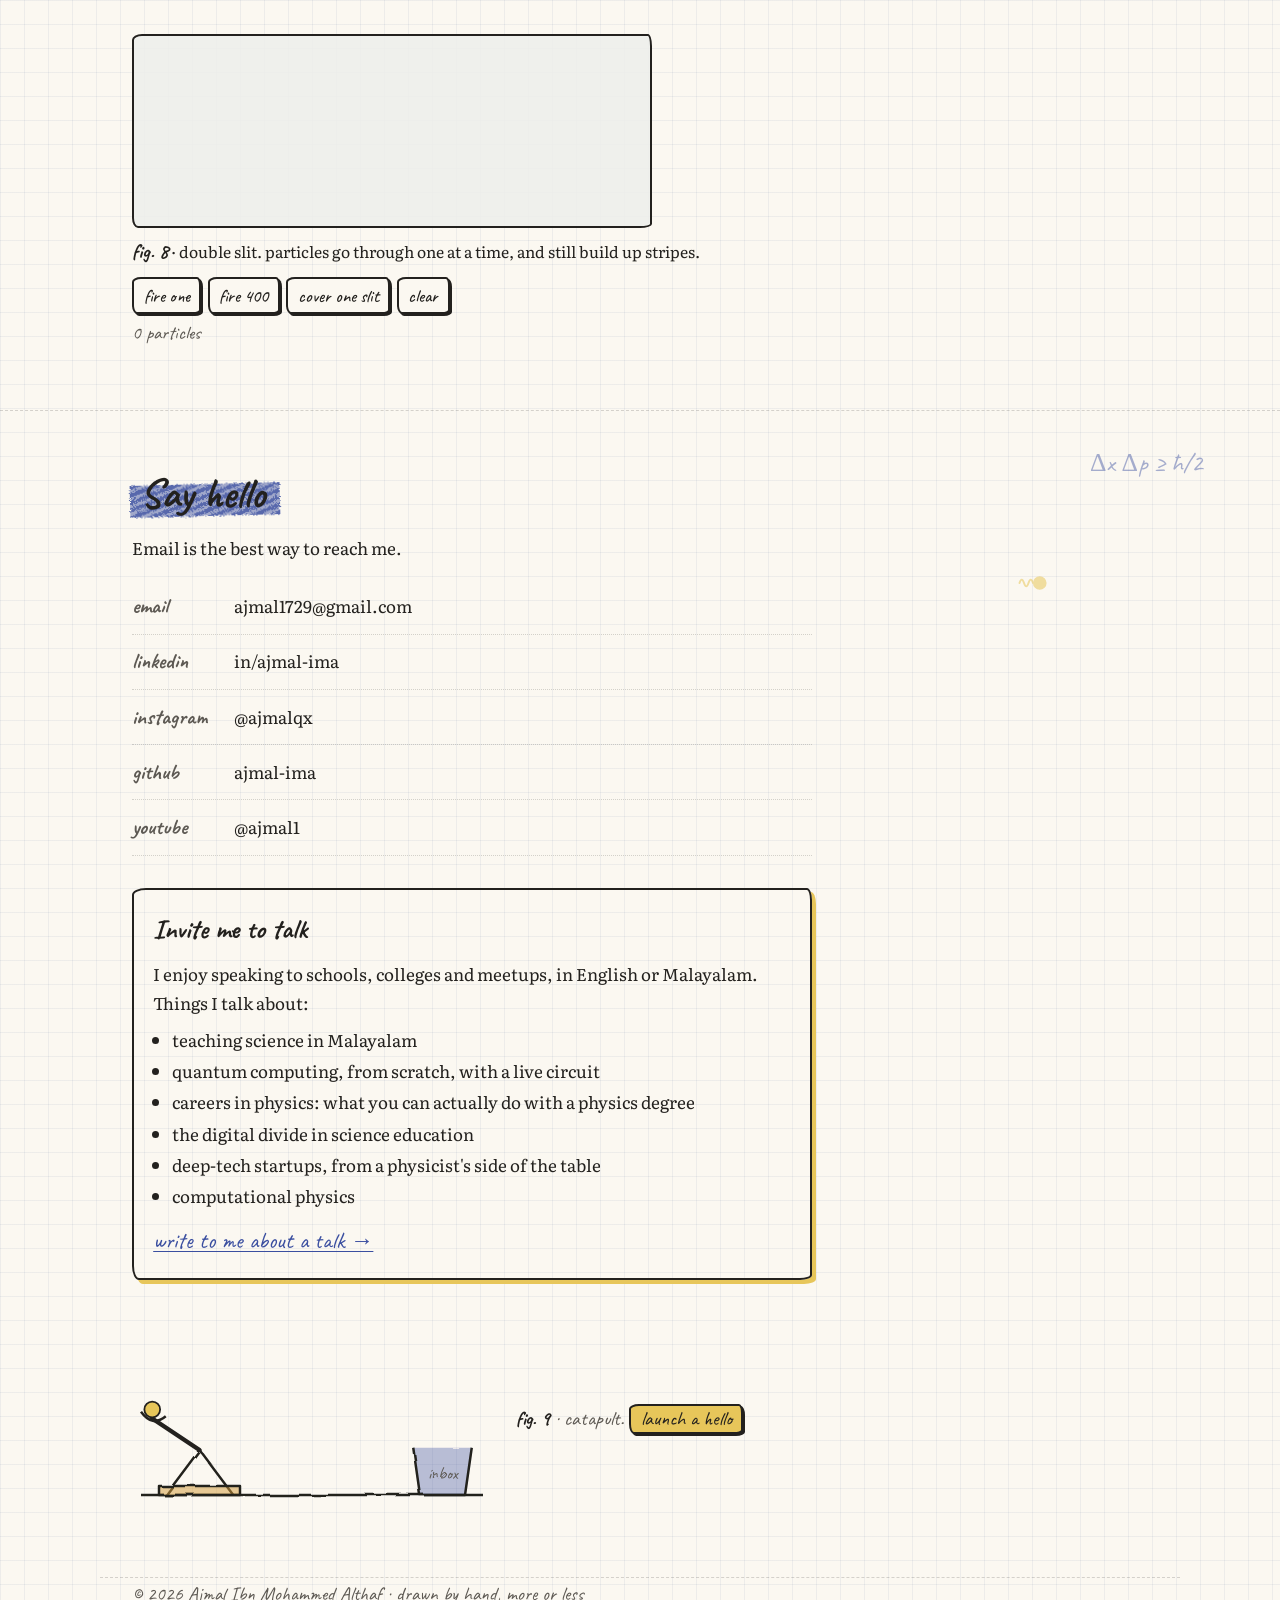
==== commit a1716939: "Add interactive physics lab, Malayalam toggle and path sketches - Qubit on a Bloch sphere (H, X, Z, " ====
--- a/index.html
+++ b/index.html
@@ -38,7 +38,7 @@
   <link rel="preload" as="image" href="img/portrait-900.webp" imagesrcset="img/portrait-480.webp 480w, img/portrait-900.webp 900w" imagesizes="(min-width: 760px) 380px, 90vw" fetchpriority="high" />
   <link rel="preconnect" href="https://fonts.googleapis.com" />
   <link rel="preconnect" href="https://fonts.gstatic.com" crossorigin />
-  <link href="https://fonts.googleapis.com/css2?family=Caveat:wght@500;700&family=Literata:ital,opsz,wght@0,7..72,400;0,7..72,600;1,7..72,400&display=swap" rel="stylesheet" />
+  <link href="https://fonts.googleapis.com/css2?family=Caveat:wght@500;700&family=Manjari:wght@400;700&family=Literata:ital,opsz,wght@0,7..72,400;0,7..72,600;1,7..72,400&display=swap" rel="stylesheet" />
   <link rel="stylesheet" href="style.css" />
 
   <!-- Structured data: tells search engines who this page is about -->
@@ -158,13 +158,28 @@
         <div class="intro-text">
           <p class="hello">hi, I'm</p>
           <h1>Ajmal Ibn Mohammed Althaf</h1>
-          <p class="lede">
+          <p class="lede" data-lang-en>
             I'm a physicist from Kerala. I study molecules with quantum
             mechanics, I teach, and I'm building
             <a href="https://quantumx.ventures/" rel="noopener">QuantumX</a>
             with two friends.
           </p>
+          <p class="lede ml" lang="ml" data-lang-ml hidden>
+            ഞാൻ കേരളത്തിൽ നിന്നുള്ള ഒരു ഭൗതികശാസ്ത്രജ്ഞനാണ്. ക്വാണ്ടം
+            മെക്കാനിക്സ് ഉപയോഗിച്ച് തന്മാത്രകളെ പഠിക്കുന്നു, പഠിപ്പിക്കുന്നു,
+            രണ്ട് സുഹൃത്തുക്കളോടൊപ്പം
+            <a href="https://quantumx.ventures/" rel="noopener">QuantumX</a>
+            കെട്ടിപ്പടുക്കുന്നു.
+          </p>
+          <p><button type="button" class="ml-toggle" aria-pressed="false" lang="ml">മലയാളം</button></p>
           <p class="where">Kerala &amp; Bangalore, India</p>
+          <!-- "Currently" note. Update these three lines now and then. -->
+          <aside class="currently" aria-label="Currently" data-updated="2026-11">
+            <p class="cur-head">currently <span>· Nov 2026</span></p>
+            <p><b>writing</b> my third and fourth research papers</p>
+            <p><b>preparing</b> for my PhD review</p>
+            <p><b>at QuantumX</b> Qiskit Fall Fest, and getting ready for the December cohort of QuantumX School</p>
+          </aside>
           <p class="game-hint">psst: six photons are hiding on this page <svg class="mini-star" aria-hidden="true"><use href="#star" /></svg></p>
         </div>
 
@@ -202,9 +217,11 @@
           <p>
             Most of my working life has been spent teaching. I've taught physics
             in colleges, led a physics department, and built school curricula
-            in quantum computing. Since 2020 I've run small communities that
+            in quantum computing. <span data-lang-en>Since 2020 I've run small communities that
             teach quantum computing in Malayalam, because language shouldn't
-            decide who gets to learn this.
+            decide who gets to learn this.</span><span class="ml" lang="ml" data-lang-ml hidden>2020 മുതൽ
+            മലയാളത്തിൽ ക്വാണ്ടം കമ്പ്യൂട്ടിംഗ് പഠിപ്പിക്കുന്ന ചെറിയ കൂട്ടായ്മകൾ
+            നടത്തുന്നു. ആര് ഇത് പഠിക്കണമെന്ന് ഭാഷ തീരുമാനിക്കരുത്.</span>
           </p>
           <p>
             In 2025 I co-founded QuantumX, where I'm CEO and scientific lead. I'm
@@ -217,6 +234,64 @@
             English, Hindi and Arabic, with some Tamil and a little French.
           </p>
         </div>
+        <!-- how I got here: three sketches that draw themselves -->
+        <ol class="path reveal" aria-label="How I got here">
+          <li>
+            <svg class="sketch" viewBox="0 0 200 150" role="img" aria-label="Sketch of me writing an equation on a whiteboard">
+              <g fill="none" stroke="currentColor" stroke-width="2.2" stroke-linecap="round" stroke-linejoin="round" filter="url(#wobble)">
+                <path d="M78 14 H190 V92 H78 Z" />
+                <path d="M120 92 L110 140 M150 92 L160 140" />
+                <path d="M88 40 q6 -14 12 0 t12 0" />
+                <path d="M120 34 h10 M120 40 h10" />
+                <path d="M138 26 l10 20 M148 26 l-10 20" />
+                <path d="M90 66 c10 -8 20 8 30 0 s20 -8 30 0" />
+                <circle cx="44" cy="46" r="11" />
+                <path d="M44 57 V100 M44 100 L32 140 M44 100 L56 140" />
+                <path d="M44 66 L78 50 M44 70 L28 88" />
+              </g>
+              <circle class="ink-dot" cx="80" cy="49" r="3.5" fill="var(--c-magenta)" />
+            </svg>
+            <p><b>teacher</b> · 2021 →<br />physics lecturer and head of department. I still teach.</p>
+          </li>
+          <li>
+            <svg class="sketch" viewBox="0 0 200 150" role="img" aria-label="Sketch of me at a laptop making lessons for many students">
+              <g fill="none" stroke="currentColor" stroke-width="2.2" stroke-linecap="round" stroke-linejoin="round" filter="url(#wobble)">
+                <path d="M86 40 H176 V100 H86 Z" />
+                <path d="M74 112 H188 L178 100 H84 Z" />
+                <path d="M124 58 L124 82 L142 70 Z" />
+                <circle cx="100" cy="54" r="4" /><circle cx="100" cy="70" r="4" /><circle cx="100" cy="86" r="4" />
+                <circle cx="162" cy="54" r="4" /><circle cx="162" cy="70" r="4" /><circle cx="162" cy="86" r="4" />
+                <circle cx="40" cy="52" r="11" />
+                <path d="M28 46 q12 -20 24 0" />
+                <path d="M40 63 V104 M40 104 L30 140 M40 104 L58 120 L60 140" />
+                <path d="M40 74 L74 104" />
+              </g>
+              <path d="M10 140 H196" stroke="currentColor" stroke-width="1.4" opacity=".5" />
+            </svg>
+            <p><b>edtech</b> · 2023 → 2025<br />curricula and teams, quantum computing for 500+ school students.</p>
+          </li>
+          <li>
+            <svg class="sketch" viewBox="0 0 200 150" role="img" aria-label="Sketch of me beside a quantum chip and a small rocket">
+              <g fill="none" stroke="currentColor" stroke-width="2.2" stroke-linecap="round" stroke-linejoin="round" filter="url(#wobble)">
+                <path d="M96 50 H156 V110 H96 Z" />
+                <path d="M106 50 v-10 M118 50 v-10 M130 50 v-10 M142 50 v-10 M106 110 v10 M118 110 v10 M130 110 v10 M142 110 v10" />
+                <path d="M96 62 h-10 M96 80 h-10 M96 98 h-10 M156 62 h10 M156 80 h10 M156 98 h10" />
+                <circle cx="126" cy="80" r="16" />
+                <ellipse cx="126" cy="80" rx="16" ry="5" stroke-dasharray="3 3" />
+                <path d="M180 40 q8 -18 0 -30 q-8 12 0 30 Z" />
+                <path d="M176 36 l-5 8 M184 36 l5 8" />
+                <circle cx="40" cy="52" r="11" />
+                <path d="M40 63 V104 M40 104 L28 140 M40 104 L52 140" />
+                <path d="M40 72 L80 60 M40 76 L26 94" />
+              </g>
+              <line x1="126" y1="80" x2="135" y2="68" stroke="var(--c-violet)" stroke-width="2.4" stroke-linecap="round" />
+              <circle class="ink-dot" cx="135" cy="68" r="4" fill="var(--c-magenta)" />
+              <path class="flame" d="M176 46 q4 10 8 0" fill="var(--c-orange)" />
+            </svg>
+            <p><b>quantum startup</b> · 2025 →<br />co-founded QuantumX with two friends.</p>
+          </li>
+        </ol>
+
       </div>
 
       <!-- Snapshots. Add more with tools/make_images.py, then copy a <li class="snap"> block. -->
@@ -322,18 +397,76 @@
             <li>
               <span class="t">Advancing Materials Science: A Synergistic Review of Quantum Computing and ML in Density Functional Theory</span>
               <span class="m">ICNMD-24, KARE · 2024</span>
+              <details class="margin-note"><summary>what this means ✎</summary><p>Density functional theory (DFT) is how we compute what the electrons in a molecule or material are doing. It works well, but it gets expensive fast. This review looks at where quantum computers and machine learning could make those calculations cheaper or more accurate.</p></details>
             </li>
             <li>
               <span class="t">Effect of Damping in a Non-Maximally Entangled Bidirectional Quantum Communication Protocol</span>
               <span class="m">21st ICSET, VIT · 2020</span>
+              <details class="margin-note"><summary>what this means ✎</summary><p>Two people send quantum information to each other at the same time, using shared entangled particles. Real channels lose energy (damping). We worked out how much that loss spoils the result when the shared entanglement isn't perfect to begin with.</p></details>
             </li>
             <li>
               <span class="t">Controller-Independent Bidirectional Quantum Communication Using Entanglement Swapping</span>
               <span class="m">19th ICSET, VIT · 2019</span>
+              <details class="margin-note"><summary>what this means ✎</summary><p>In many two-way quantum communication schemes, a third person, the controller, has to help finish the exchange. This scheme uses entanglement swapping so the exchange doesn't depend on a controller.</p></details>
             </li>
           </ul>
           <p class="tools"><span>tools I use</span> Python, Qiskit, Quantum ESPRESSO, MATLAB, COMSOL, LaTeX, Linux</p>
         </div>
+
+        <!-- 1. a qubit you can play with -->
+        <figure class="lab reveal" id="qubit">
+          <svg viewBox="0 0 180 180" role="img" aria-label="Bloch sphere showing the qubit's state">
+            <g fill="none" stroke="currentColor" stroke-width="1.8" filter="url(#wobble)">
+              <circle cx="90" cy="90" r="70" />
+              <ellipse cx="90" cy="90" rx="70" ry="20" stroke-dasharray="4 5" />
+              <line x1="90" y1="14" x2="90" y2="166" stroke-dasharray="2 4" opacity=".6" />
+            </g>
+            <text x="96" y="12" class="fig-label">|0⟩</text>
+            <text x="96" y="178" class="fig-label">|1⟩</text>
+            <line class="q-shadow" x1="90" y1="90" x2="90" y2="90" stroke="currentColor" stroke-width="1" stroke-dasharray="2 3" opacity=".5" />
+            <line class="q-arm" x1="90" y1="90" x2="90" y2="26" stroke="var(--c-violet)" stroke-width="3" stroke-linecap="round" />
+            <circle class="q-tip" cx="90" cy="26" r="7" fill="var(--c-magenta)" stroke="currentColor" stroke-width="1.4" />
+          </svg>
+          <div class="lab-side">
+            <p class="lab-title"><b>fig. 2</b> · a qubit. press a gate, then measure.</p>
+            <div class="gates">
+              <button type="button" data-gate="H" title="Hadamard: makes a 50/50 superposition">H</button>
+              <button type="button" data-gate="X" title="X: flips 0 and 1">X</button>
+              <button type="button" data-gate="Z" title="Z: flips the phase">Z</button>
+              <button type="button" data-gate="S" title="S: quarter turn of phase">S</button>
+              <button type="button" data-gate="M" class="measure">measure</button>
+              <button type="button" data-gate="R" class="reset">reset</button>
+            </div>
+            <p class="q-state" aria-live="polite">|ψ⟩ = 1.00|0⟩</p>
+            <p class="q-probs">P(0) = 100%   P(1) = 0%</p>
+            <p class="q-counts" aria-live="polite"></p>
+            <p class="lab-hint">try H, then measure. it collapses to 0 or 1, and measuring again gives the same answer. reset, H, measure, repeat: about half 0s and half 1s.</p>
+          </div>
+        </figure>
+
+        <!-- 2. an illustrative spectrum -->
+        <figure class="lab reveal" id="spectrum">
+          <svg viewBox="0 0 340 170" role="img" aria-label="Hand-drawn infrared spectrum with labelled peaks">
+            <g fill="none" stroke="currentColor" stroke-width="1.6">
+              <path d="M20 140 H330" /><path d="M20 140 V12" />
+            </g>
+            <text x="175" y="162" class="fig-label" text-anchor="middle">wavenumber (cm⁻¹) ← higher energy</text>
+            <text x="12" y="80" class="fig-label" text-anchor="middle" transform="rotate(-90 12 80)">absorbance</text>
+            <path d="M22 132 C 40 130, 46 128, 58 110 C 66 70, 74 66, 82 110 C 88 128, 100 131, 118 128 C 124 124, 126 92, 130 92 C 134 92, 136 124, 142 128 C 170 132, 180 131, 196 126 C 202 118, 204 30, 210 30 C 216 30, 218 118, 224 126 C 236 130, 244 116, 250 100 C 254 92, 258 110, 262 104 C 266 96, 270 72, 274 72 C 278 72, 282 112, 288 104 C 294 94, 298 118, 304 108 C 310 98, 316 124, 328 128"
+                  fill="none" stroke="var(--c-violet)" stroke-width="2.4" stroke-linecap="round" filter="url(#wobble)" />
+            <g class="peaks">
+              <circle class="peak" tabindex="0" cx="70" cy="70" r="11" data-note="~3400 cm⁻¹ · O–H stretch. A broad hump: hydrogen-bonded O–H groups, common in bioactive molecules like phenols." />
+              <circle class="peak" tabindex="0" cx="130" cy="92" r="11" data-note="~2950 cm⁻¹ · C–H stretch. The backbone of almost every organic molecule shows up here." />
+              <circle class="peak" tabindex="0" cx="210" cy="32" r="11" data-note="~1700 cm⁻¹ · C=O stretch. A sharp, strong peak: a carbonyl group. Calculations predict where it sits, and the experiment checks it." />
+              <circle class="peak" tabindex="0" cx="274" cy="74" r="11" data-note="below ~1500 cm⁻¹ · the fingerprint region. A tangle of bends and twists that's unique to each molecule." />
+            </g>
+          </svg>
+          <div class="lab-side">
+            <p class="lab-title"><b>fig. 3</b> · a spectrum, sketched. tap a circle.</p>
+            <p class="sp-note" aria-live="polite">Each peak is light the molecule absorbs because a bond vibrates at that frequency. In my PhD I calculate these with quantum mechanics and compare them with measured spectra.</p>
+            <p class="lab-hint">an illustrative FT-IR sketch, not my data.</p>
+          </div>
+        </figure>
         <button class="star" style="--x: 96%; --y: 2%" aria-label="Hidden photon 3"><svg><use href="#star" /></svg></button>
       </div>
 
@@ -371,7 +504,7 @@
           </g>
           <text class="fig-label readout" x="268" y="150" text-anchor="end">δ = 0 mm</text>
         </svg>
-        <figcaption><b>fig. 2</b> · cantilever. the load slides out as you read; δ = Pa²(3L − a) / 6EI at the tip.</figcaption>
+        <figcaption><b>fig. 4</b> · cantilever. the load slides out as you read; δ = Pa²(3L − a) / 6EI at the tip.</figcaption>
       </figure>
     </section>
 
@@ -483,6 +616,21 @@
               <span class="m">one of 100 selected · 2021</span>
             </li>
           </ul>
+
+          <!-- 5. gravitational-wave chirp -->
+          <figure class="lab lab-wide" id="chirp">
+            <svg viewBox="0 0 320 80" role="img" aria-label="Sketch of a gravitational-wave chirp: a wave that speeds up and grows, then dies away">
+              <path d="M10 40 H310" stroke="currentColor" stroke-width="1" stroke-dasharray="3 6" opacity=".4" />
+              <path class="gw-wave" d="" fill="none" stroke="var(--c-violet)" stroke-width="1.8" stroke-linejoin="round" />
+              <line class="gw-head" x1="10" y1="6" x2="10" y2="74" stroke="var(--c-magenta)" stroke-width="2" style="opacity:0" />
+            </svg>
+            <figcaption>
+              <b>fig. 5</b> · a chirp. <button type="button" class="gw-play">▶ hear it</button><br />
+              the shape of GW150914, the first gravitational wave LIGO detected: two black holes, 36 and 29 times the Sun's mass,
+              merging about 1.3 billion years ago. The real signal swept from about 35 to 250 Hz in a fifth of a second.
+              This one is slowed to one second.
+            </figcaption>
+          </figure>
         </div>
         <button class="star" style="--x: 92%; --y: 55%" aria-label="Hidden photon 5"><svg><use href="#star" /></svg></button>
       </div>
@@ -505,6 +653,18 @@
           </li>
         </ul>
       </div>
+      <!-- 4. a pendulum you can drag -->
+      <figure class="lab wrap reveal" id="pendulum">
+        <svg viewBox="0 0 300 160" role="img" aria-label="A pendulum. Drag the bob and let go to watch it swing.">
+          <path d="M110 14 L150 15 L190 14" fill="none" stroke="currentColor" stroke-width="2.2" filter="url(#wobble)" />
+          <path d="M120 14 l-8 -8 M140 14 l-8 -8 M160 14 l-8 -8 M180 14 l-8 -8" stroke="currentColor" stroke-width="1.3" />
+          <path class="p-trail" d="" fill="none" />
+          <line class="p-rod" x1="150" y1="14" x2="150" y2="134" stroke="currentColor" stroke-width="1.8" />
+          <circle class="p-bob" cx="150" cy="134" r="13" fill="var(--c-orange)" stroke="currentColor" stroke-width="1.8" tabindex="0" aria-label="Pendulum bob. Drag it, or use the arrow keys to push it." />
+        </svg>
+        <figcaption><b>fig. 6</b> · pendulum, L = 0.5 m. <span class="p-out" aria-live="polite"></span>
+          <span class="lab-hint">pull it far and the period gets longer than the formula says. the formula is only exact for small swings.</span></figcaption>
+      </figure>
       <figure class="machine wrap reveal" data-machine="lever">
         <svg viewBox="0 0 300 170" role="img" aria-label="A hand-drawn seesaw lever balancing research and teaching">
           <g class="arm">
@@ -521,7 +681,7 @@
             <path d="M100 140 H200" stroke="currentColor" stroke-width="2.2" />
           </g>
         </svg>
-        <figcaption><b>fig. 3</b> · first-class lever. it tips as you scroll; the balance keeps moving.</figcaption>
+        <figcaption><b>fig. 7</b> · first-class lever. it tips as you scroll; the balance keeps moving.</figcaption>
       </figure>
     </section>
 
@@ -544,6 +704,21 @@
         </div>
 
       </div>
+      <figure class="lab wrap reveal" id="double-slit">
+        <div class="ds-box">
+          <canvas aria-label="Screen where particles land after passing through two slits"></canvas>
+        </div>
+        <figcaption>
+          <b>fig. 8</b> · double slit. particles go through one at a time, and still build up stripes.
+          <span class="ds-btns">
+            <button type="button" data-ds="1">fire one</button>
+            <button type="button" data-ds="many">fire 400</button>
+            <button type="button" data-ds="slit" aria-pressed="false">cover one slit</button>
+            <button type="button" data-ds="clear">clear</button>
+          </span>
+          <span class="ds-n" aria-live="polite">0 particles</span>
+        </figcaption>
+      </figure>
     </section>
 
     <!-- Contact -->
@@ -551,7 +726,7 @@
       <span class="float eq" data-speed="0.06" style="top: 30px; right: 6%" aria-hidden="true">Δx Δp ≥ ħ/2</span>
       <div class="wrap narrow">
         <h2 class="reveal"><span>Say hello</span></h2>
-        <p class="reveal">Email is the best way to reach me.</p>
+        <p class="reveal"><span data-lang-en>Email is the best way to reach me.</span><span class="ml" lang="ml" data-lang-ml hidden>ഇമെയിൽ ആണ് എന്നെ ബന്ധപ്പെടാനുള്ള ഏറ്റവും നല്ല വഴി.</span></p>
         <ul class="links reveal">
           <li><a href="mailto:ajmal1729@gmail.com"><b>email</b> ajmal1729@gmail.com</a></li>
           <li><a href="https://www.linkedin.com/in/ajmal-ima" rel="noopener me"><b>linkedin</b> in/ajmal-ima</a></li>
@@ -559,6 +734,20 @@
           <li><a href="https://github.com/ajmal-ima" rel="noopener me"><b>github</b> ajmal-ima</a></li>
           <li><a href="https://www.youtube.com/@ajmal1" rel="noopener me"><b>youtube</b> @ajmal1</a></li>
         </ul>
+
+        <aside class="talk-card reveal">
+          <h3>Invite me to talk</h3>
+          <p>I enjoy speaking to schools, colleges and meetups, in English or Malayalam. Things I talk about:</p>
+          <ul>
+            <li>teaching science in Malayalam</li>
+            <li>quantum computing, from scratch, with a live circuit</li>
+            <li>careers in physics: what you can actually do with a physics degree</li>
+            <li>the digital divide in science education</li>
+            <li>deep-tech startups, from a physicist's side of the table</li>
+            <li>computational physics</li>
+          </ul>
+          <p><a class="more" href="mailto:ajmal1729@gmail.com?subject=Talk%20invitation">write to me about a talk →</a></p>
+        </aside>
         <button class="star" style="--x: 85%; --y: 12%" aria-label="Hidden photon 6"><svg><use href="#star" /></svg></button>
       </div>
 
@@ -580,7 +769,7 @@
             <text x="276" y="146" class="fig-label" text-anchor="middle">inbox</text>
           </g>
         </svg>
-        <figcaption><b>fig. 4</b> · catapult. <button type="button" class="launch">launch a hello</button> <span class="launch-note" aria-live="polite"></span></figcaption>
+        <figcaption><b>fig. 9</b> · catapult. <button type="button" class="launch">launch a hello</button> <span class="launch-note" aria-live="polite"></span></figcaption>
       </figure>
     </section>
 
@@ -596,5 +785,6 @@
   </div>
 
   <script src="script.js" defer></script>
+  <script src="lab.js" defer></script>
 </body>
 </html>
--- a/style.css
+++ b/style.css
@@ -376,3 +376,112 @@
 .stars-found.done svg { vertical-align: -4px; }
 @media (prefers-color-scheme: dark) { :root:not([data-theme="light"]) { --c-violet: #7f93e6; --c-cyan: #5aa3cf; } }
 :root[data-theme="dark"] { --c-violet: #7f93e6; --c-cyan: #5aa3cf; }
+
+/* =========================================================
+   v4: the little lab
+   ========================================================= */
+.ml, [lang="ml"] { font-family: "Manjari", "Noto Sans Malayalam", var(--text); }
+.lede.ml { font-size: 1.15rem; line-height: 1.8; }
+.ml-toggle {
+  font: 700 1.05rem/1.2 "Manjari", var(--text); color: var(--ink); background: transparent;
+  border: 1.5px dashed var(--ink); border-radius: 999px; padding: .15rem .8rem; margin-top: .6rem;
+}
+.ml-toggle[aria-pressed="true"] { font-family: var(--hand); font-size: 1.2rem; }
+
+/* "currently" sticky note */
+.currently {
+  margin-top: 1.2rem; max-width: 330px; padding: .8rem 1rem .9rem; position: relative;
+  background: color-mix(in srgb, var(--c-yellow) 38%, var(--paper));
+  box-shadow: 0 6px 14px rgba(0,0,0,.08); transform: rotate(-1.4deg);
+  font-family: var(--hand); font-size: 1.25rem; line-height: 1.3; color: var(--ink);
+}
+.currently::before { content: ""; position: absolute; top: -10px; left: 40%; width: 64px; height: 20px; background: color-mix(in srgb, var(--c-cyan) 45%, transparent); transform: rotate(4deg); filter: url(#crayon); }
+.currently p + p { margin-top: .15rem; }
+.currently b { color: var(--soft); font-weight: 500; margin-right: .3rem; }
+.cur-head { font-weight: 700; font-size: 1.4rem; }
+.cur-head span { font-weight: 500; color: var(--soft); font-size: 1.1rem; }
+
+/* lab figures */
+.lab { margin-top: 2.2rem; color: var(--ink); }
+.lab svg { display: block; width: 100%; max-width: 300px; height: auto; overflow: visible; touch-action: none; }
+#spectrum svg { max-width: 360px; }
+.lab-side, .lab figcaption { font-size: .98rem; margin-top: .4rem; }
+.lab-title, .lab figcaption > b { font-family: var(--hand); font-size: 1.3rem; }
+.lab-title b, .lab figcaption > b { color: var(--ink); }
+.lab-hint { display: block; font-family: var(--hand); font-size: 1.15rem; color: var(--soft); line-height: 1.3; margin-top: .4rem; }
+.gates { display: flex; flex-wrap: wrap; gap: .4rem; margin: .5rem 0; }
+.gates button, .ds-btns button, .gw-play {
+  font: 700 1.05rem/1 var(--text); min-width: 2.6rem; padding: .45rem .6rem; color: var(--ink);
+  background: var(--paper); border: 2px solid var(--ink);
+  border-radius: 9px 4px 8px 5px / 5px 8px 4px 9px; box-shadow: 2px 2px 0 var(--ink);
+}
+.gates button:active, .ds-btns button:active, .gw-play:active { transform: translate(2px, 2px); box-shadow: none; }
+.gates .measure { background: var(--c-yellow); color: #23211e; font-family: var(--hand); font-size: 1.2rem; }
+.gates .reset, .ds-btns button { font-family: var(--hand); font-size: 1.15rem; font-weight: 500; }
+.q-state { font-family: "Literata", serif; font-size: 1.15rem; }
+.q-probs, .q-counts, .ds-n, .p-out { font-family: var(--hand); font-size: 1.2rem; color: var(--soft); white-space: pre-wrap; }
+#qubit.flash svg { animation: collapse .35s ease; }
+@keyframes collapse { 40% { transform: scale(.94); filter: brightness(1.3); } }
+
+.peak { fill: var(--c-yellow); fill-opacity: .25; stroke: var(--c-magenta); stroke-width: 1.6; stroke-dasharray: 3 3; transition: fill-opacity .2s; }
+.peak:hover, .peak:focus { fill-opacity: .6; outline: none; }
+.sp-note { min-height: 4.8em; }
+
+.ds-box { border: 2px solid var(--ink); border-radius: 10px 4px 12px 6px / 6px 12px 4px 10px; background: color-mix(in srgb, var(--paper) 80%, var(--c-cyan) 6%); max-width: 520px; }
+.ds-box canvas { display: block; width: 100%; height: 190px; }
+.ds-btns { display: flex; flex-wrap: wrap; gap: .4rem; margin: .5rem 0 .2rem; }
+
+.p-bob { cursor: grab; }
+.p-bob:active { cursor: grabbing; }
+.p-bob:focus-visible { outline: none; stroke: var(--c-magenta); stroke-width: 3; }
+
+.gw-play { font-family: var(--hand); font-size: 1.15rem; padding: .2rem .7rem; }
+#chirp svg { max-width: 420px; }
+#chirp figcaption { font-size: .95rem; color: var(--soft); max-width: 560px; }
+
+/* plain-words margin notes */
+.margin-note summary { font-family: var(--hand); font-size: 1.15rem; color: var(--link); list-style: none; cursor: pointer; display: inline-block; }
+.margin-note summary::-webkit-details-marker { display: none; }
+.margin-note[open] summary { color: var(--soft); }
+.margin-note p {
+  margin-top: .4rem; padding: .6rem .8rem; font-size: .95rem; line-height: 1.55;
+  border-left: 3px solid var(--c-magenta); background: color-mix(in srgb, var(--paper) 88%, var(--c-yellow) 12%);
+}
+
+/* invite me to talk */
+.talk-card {
+  margin-top: 2rem; padding: 1rem 1.2rem 1.1rem; border: 2px solid var(--ink);
+  border-radius: 14px 5px 12px 7px / 7px 12px 5px 14px; box-shadow: 4px 4px 0 var(--c-yellow);
+}
+.talk-card h3 { margin-top: 0; font-family: var(--hand); font-size: 1.7rem; font-weight: 700; }
+.talk-card ul { margin: .5rem 0 .6rem 1.2rem; }
+.talk-card li { margin: .15rem 0; }
+
+@media (min-width: 760px) {
+  #qubit, #spectrum { display: grid; grid-template-columns: auto 1fr; gap: 1.6rem; align-items: center; }
+  #qubit svg { width: 220px; }
+  #spectrum svg { width: 340px; }
+}
+@media (max-width: 759px) { .f-atom { display: none; } }
+
+/* how I got here: three sketches */
+.path { list-style: none; display: grid; gap: 1.6rem; margin-top: 2rem; counter-reset: step; }
+.path li { position: relative; }
+.path svg { display: block; width: 100%; max-width: 240px; height: auto; color: var(--ink); }
+.path p { font-family: var(--hand); font-size: 1.25rem; line-height: 1.3; color: var(--soft); margin-top: .3rem; }
+.path p b { color: var(--ink); font-size: 1.45rem; }
+.path li:not(:last-child)::after {
+  content: "→"; position: absolute; font-family: var(--hand); font-size: 2.2rem; color: var(--c-magenta);
+  right: 8%; bottom: -1.6rem; transform: rotate(90deg);
+}
+.js .path.reveal .sketch g { stroke-dasharray: 900; stroke-dashoffset: 900; transition: stroke-dashoffset 2.4s ease; }
+.js .path.reveal.in .sketch g { stroke-dashoffset: 0; }
+.js .path.reveal li:nth-child(2) .sketch g { transition-delay: .6s; }
+.js .path.reveal li:nth-child(3) .sketch g { transition-delay: 1.2s; }
+.flame { animation: flicker .4s ease-in-out infinite alternate; transform-origin: 180px 46px; }
+@keyframes flicker { to { transform: scaleY(1.5); } }
+@media (min-width: 760px) {
+  .path { grid-template-columns: repeat(3, 1fr); max-width: none !important; }
+  .path li:not(:last-child)::after { right: -1.1rem; bottom: auto; top: 30%; transform: none; }
+}
+main { overflow-x: clip; }
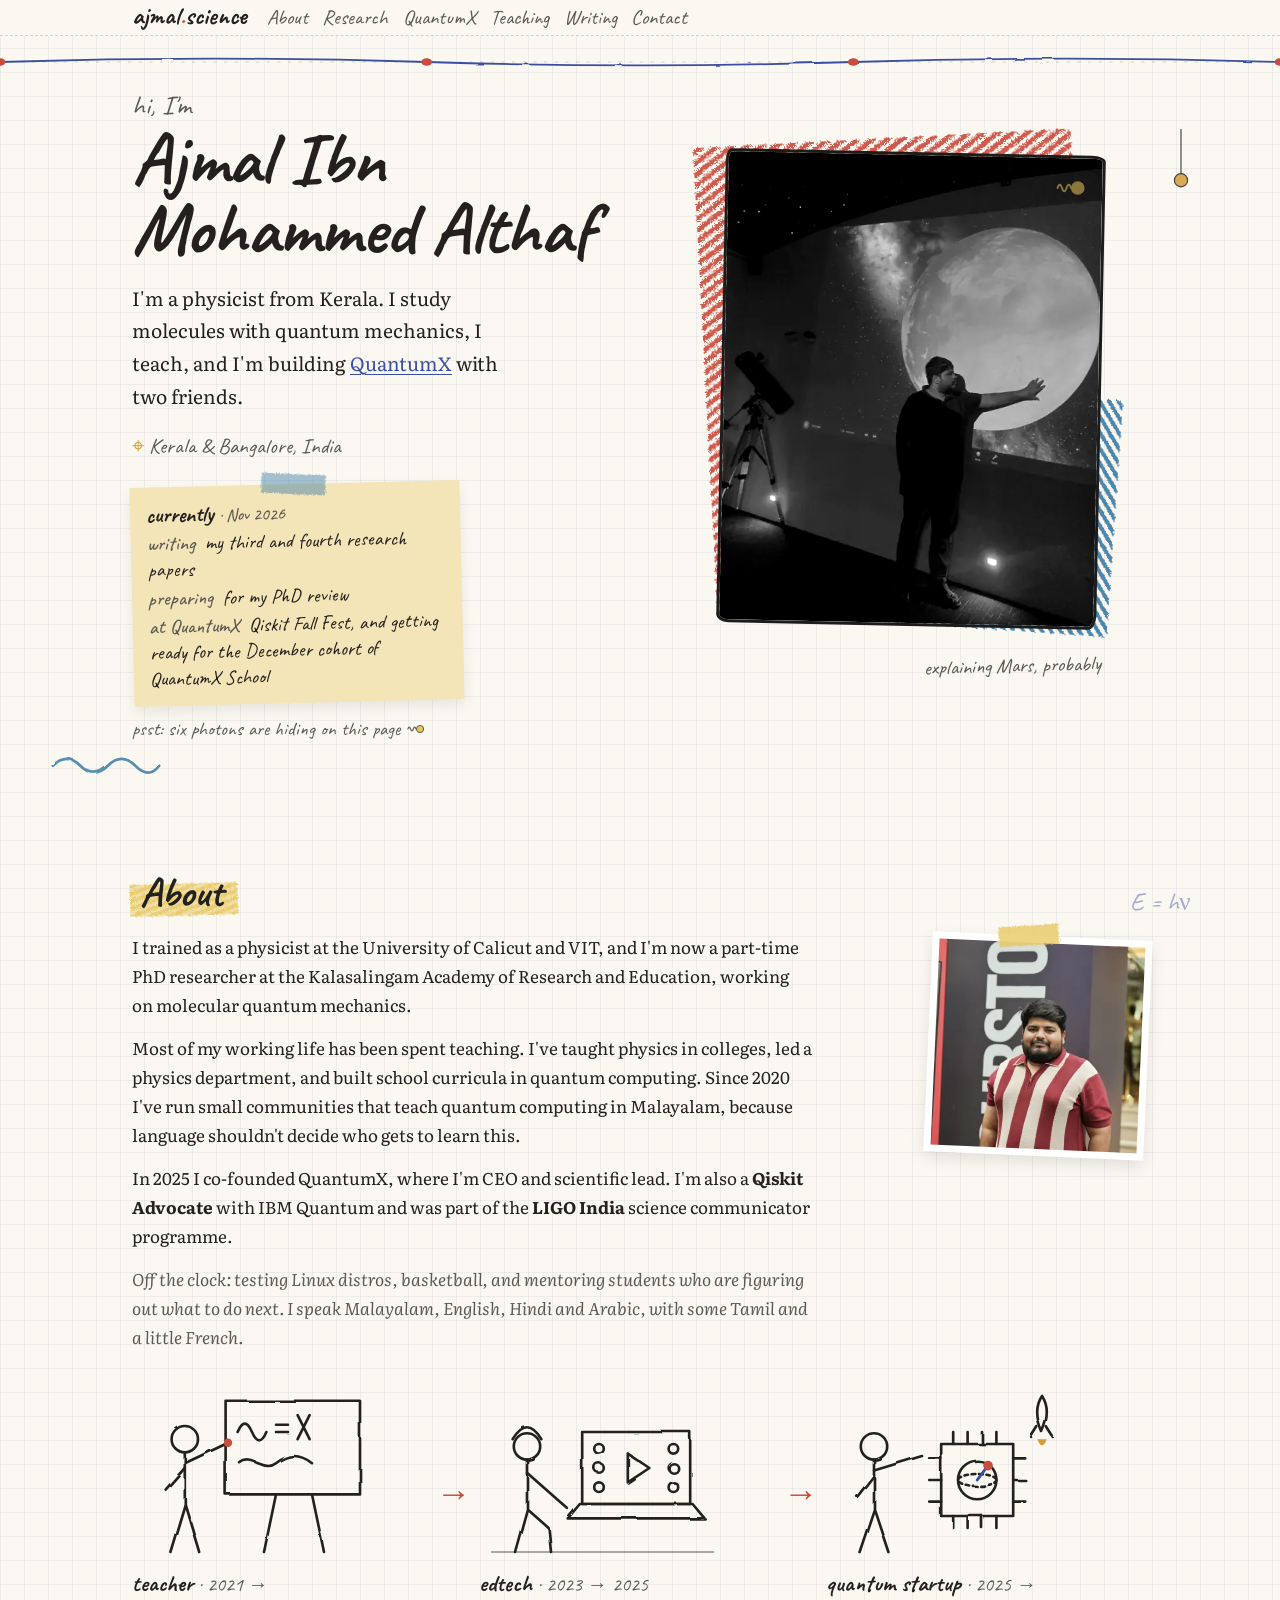
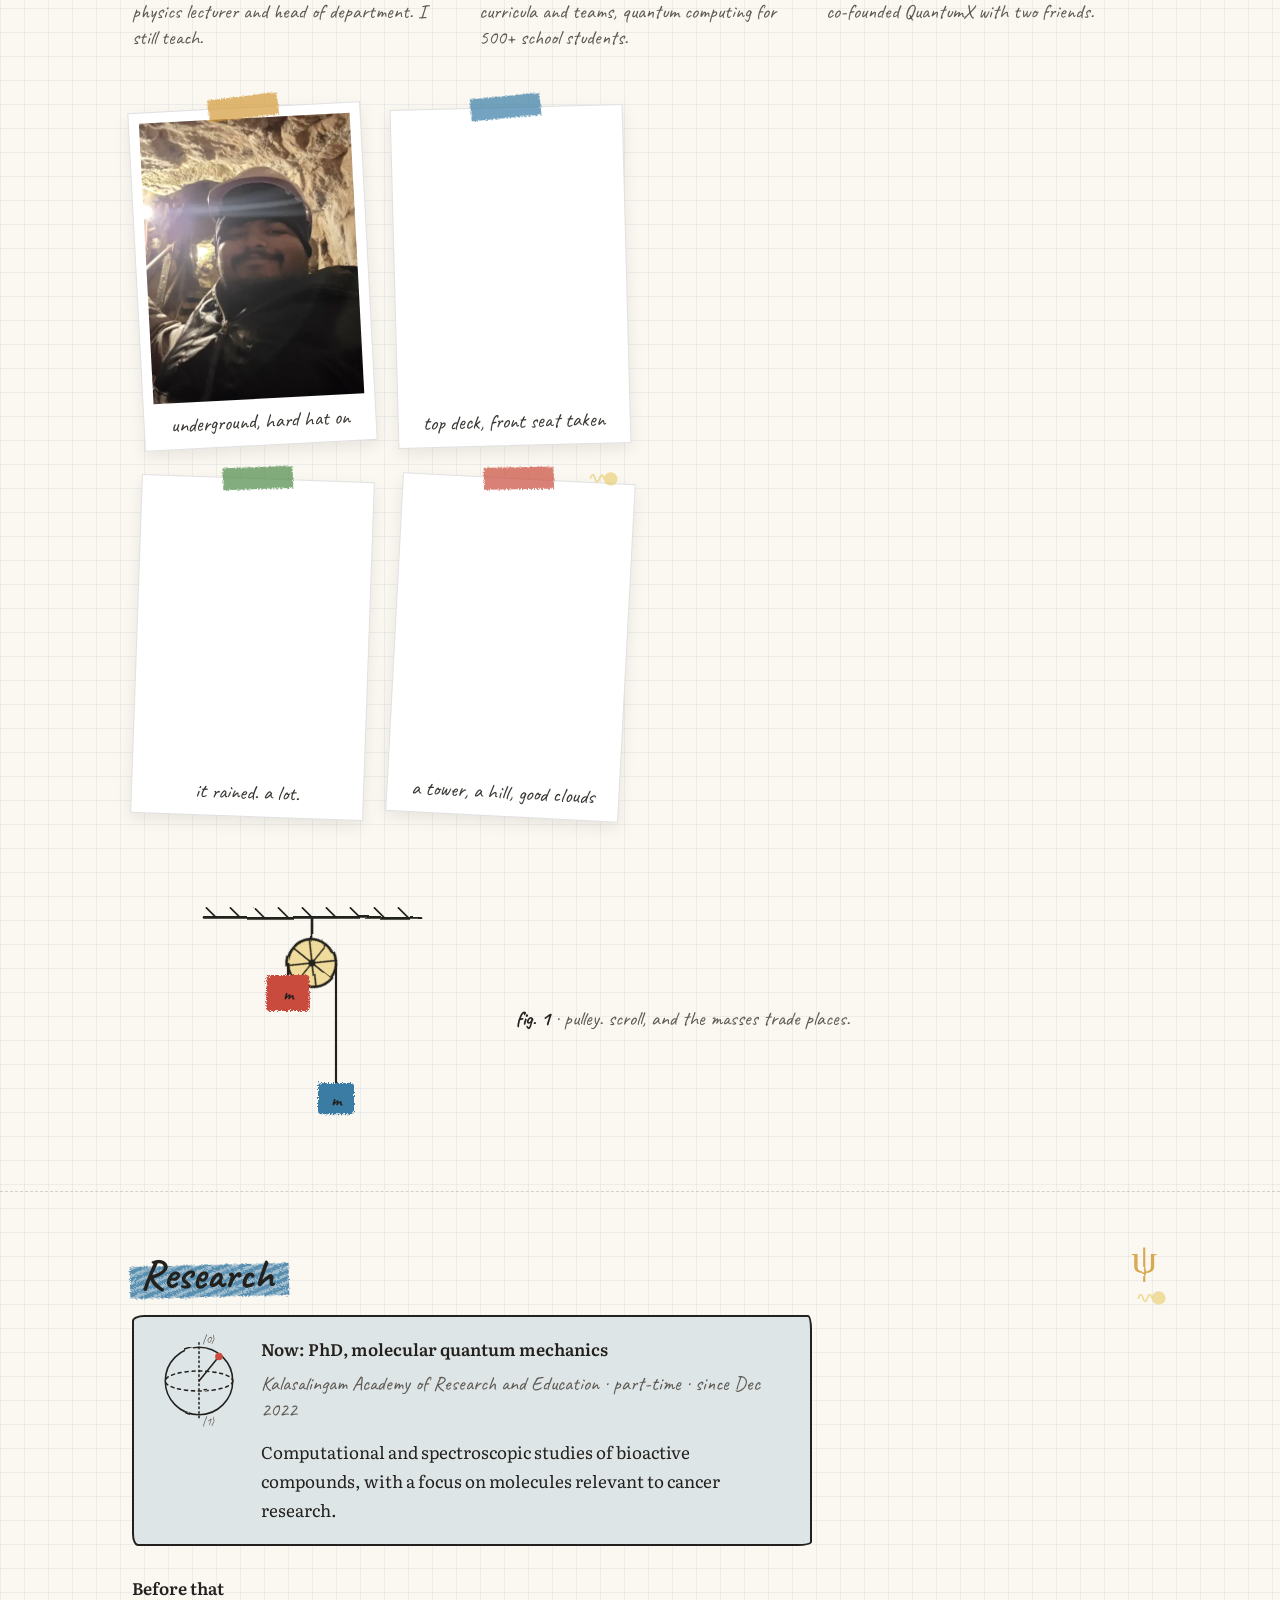
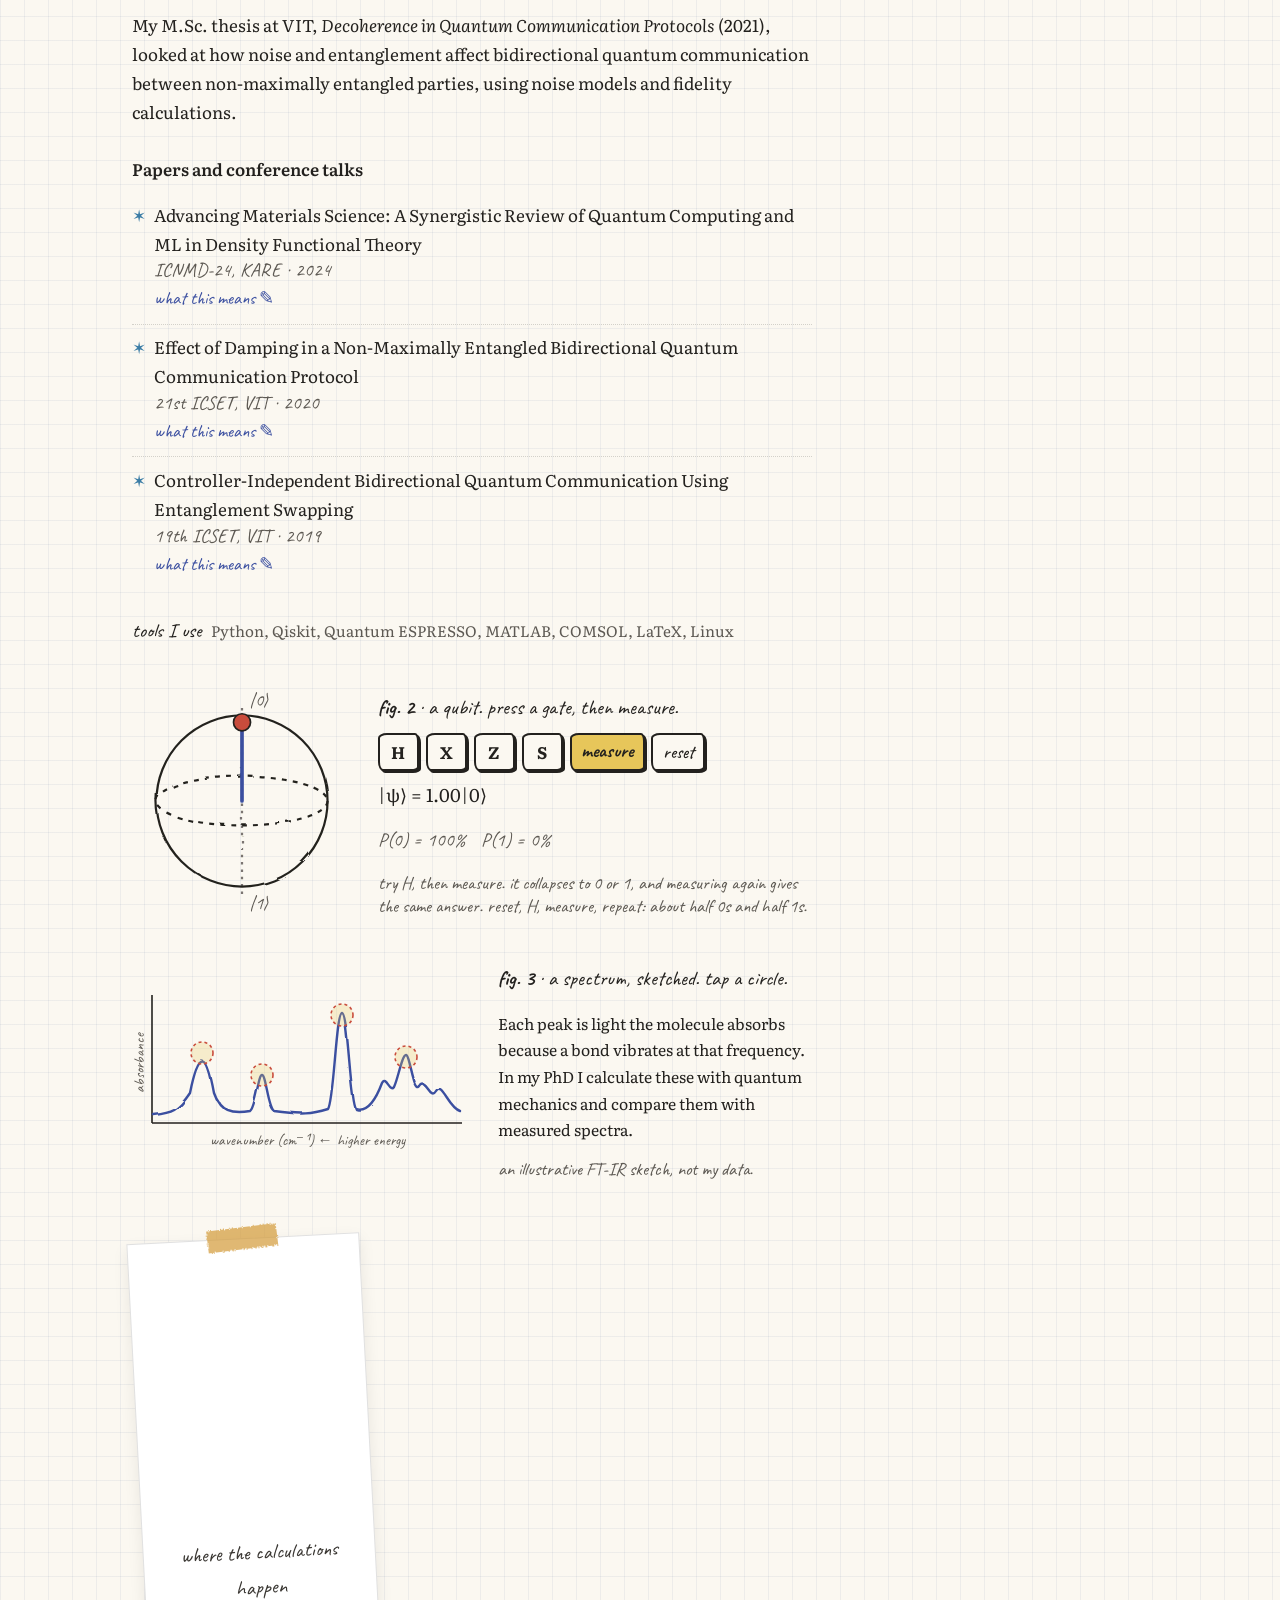
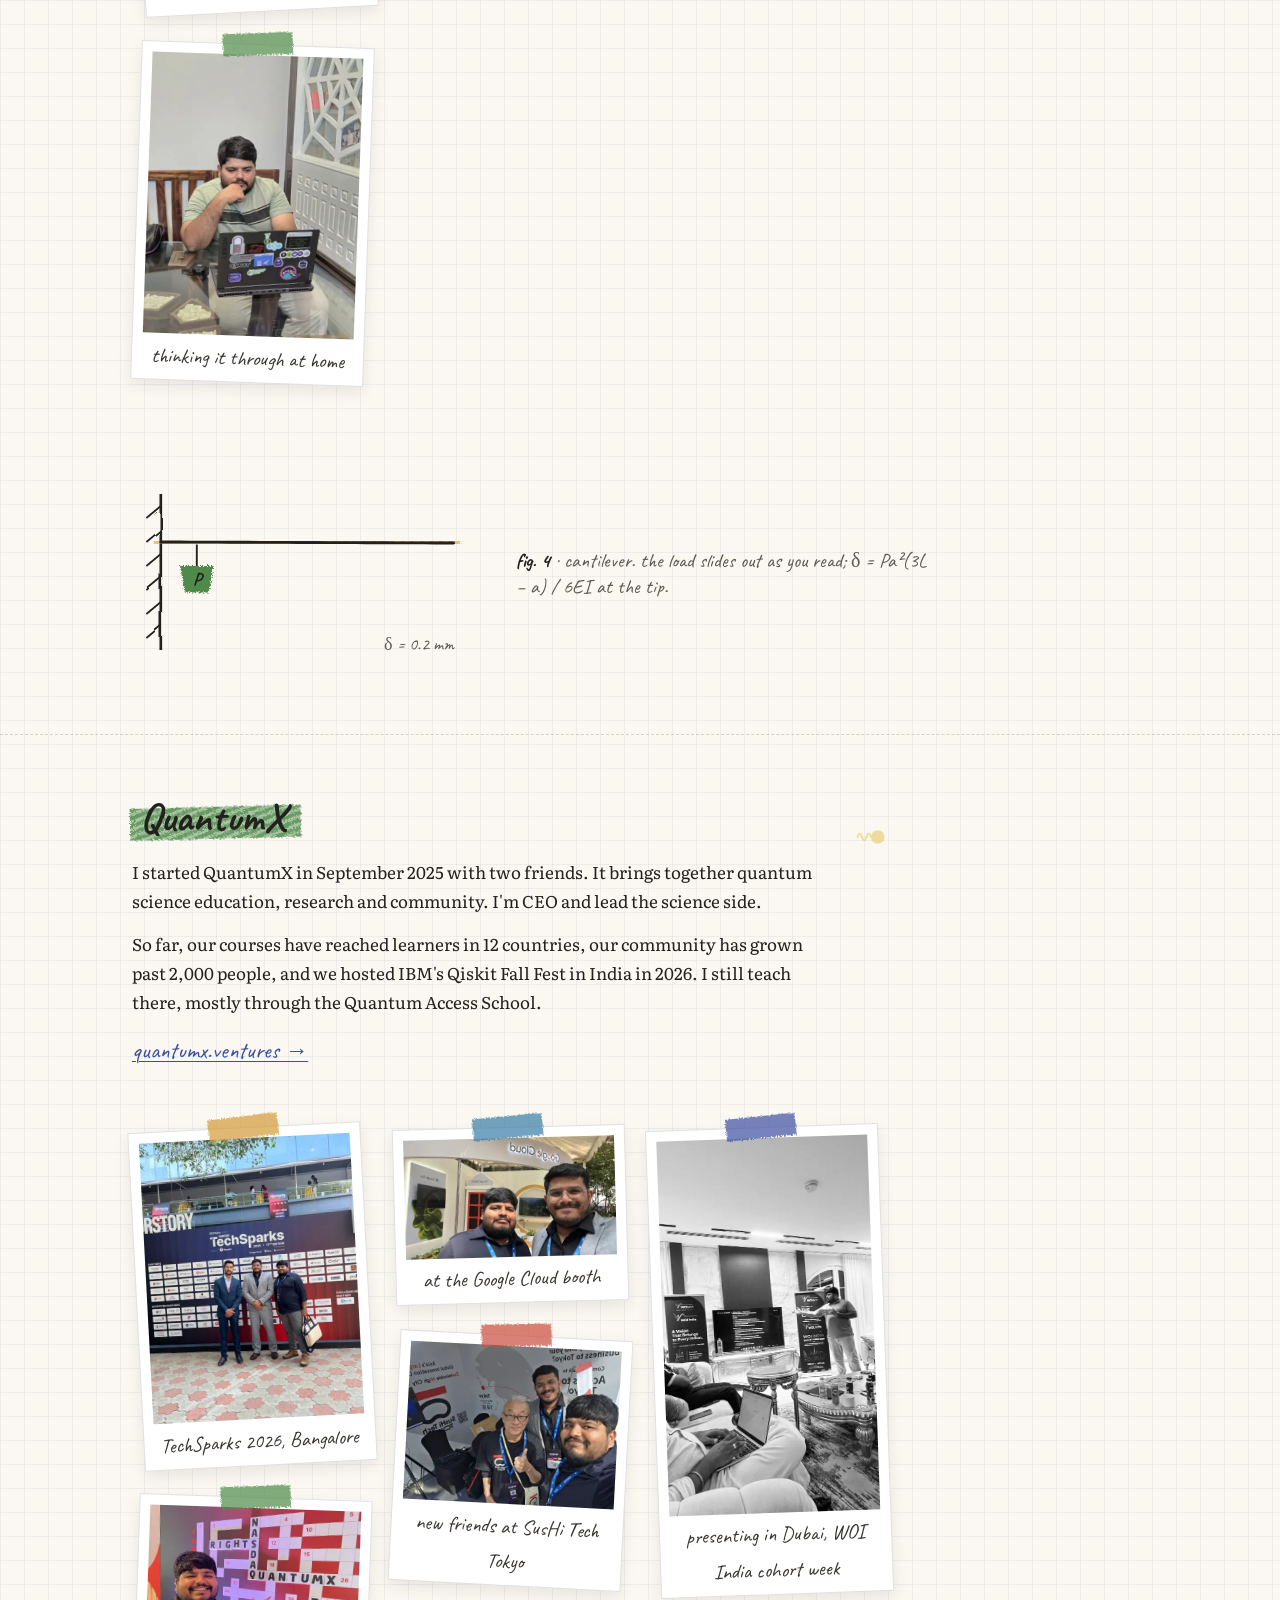
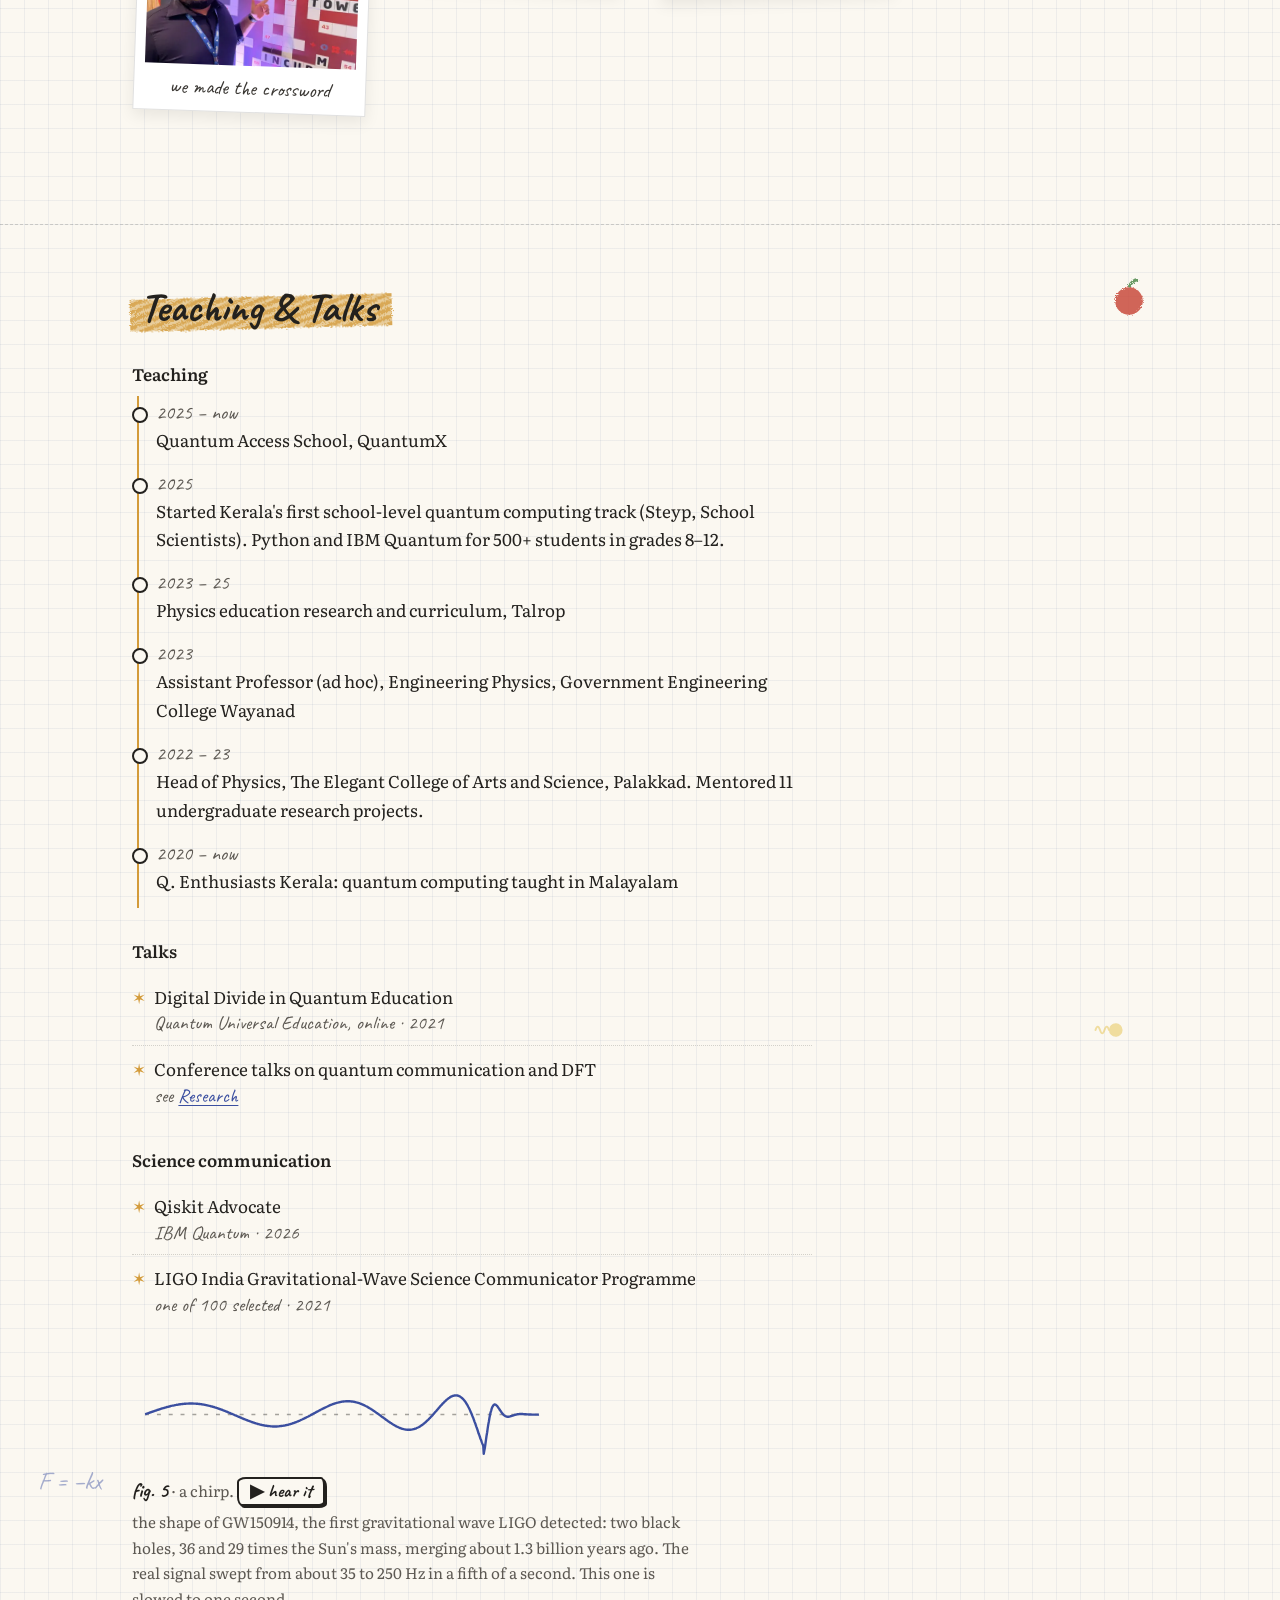
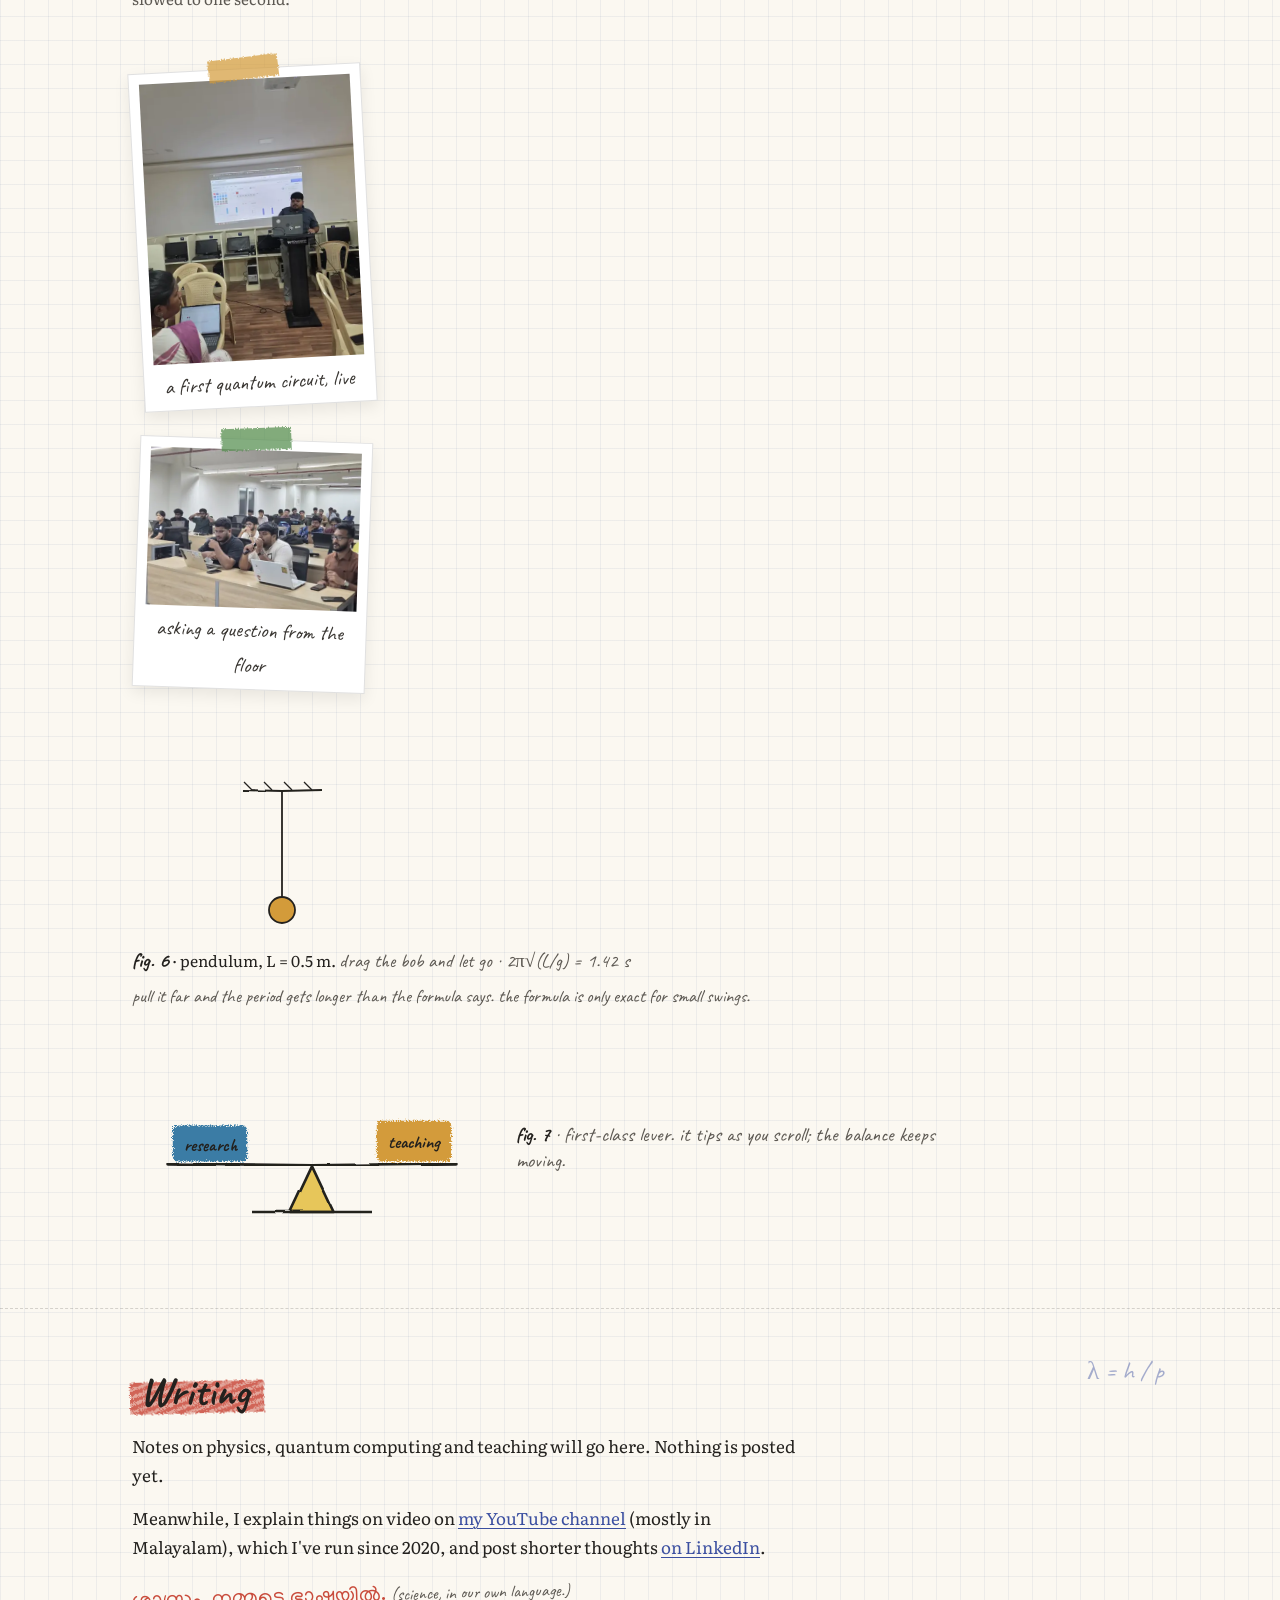
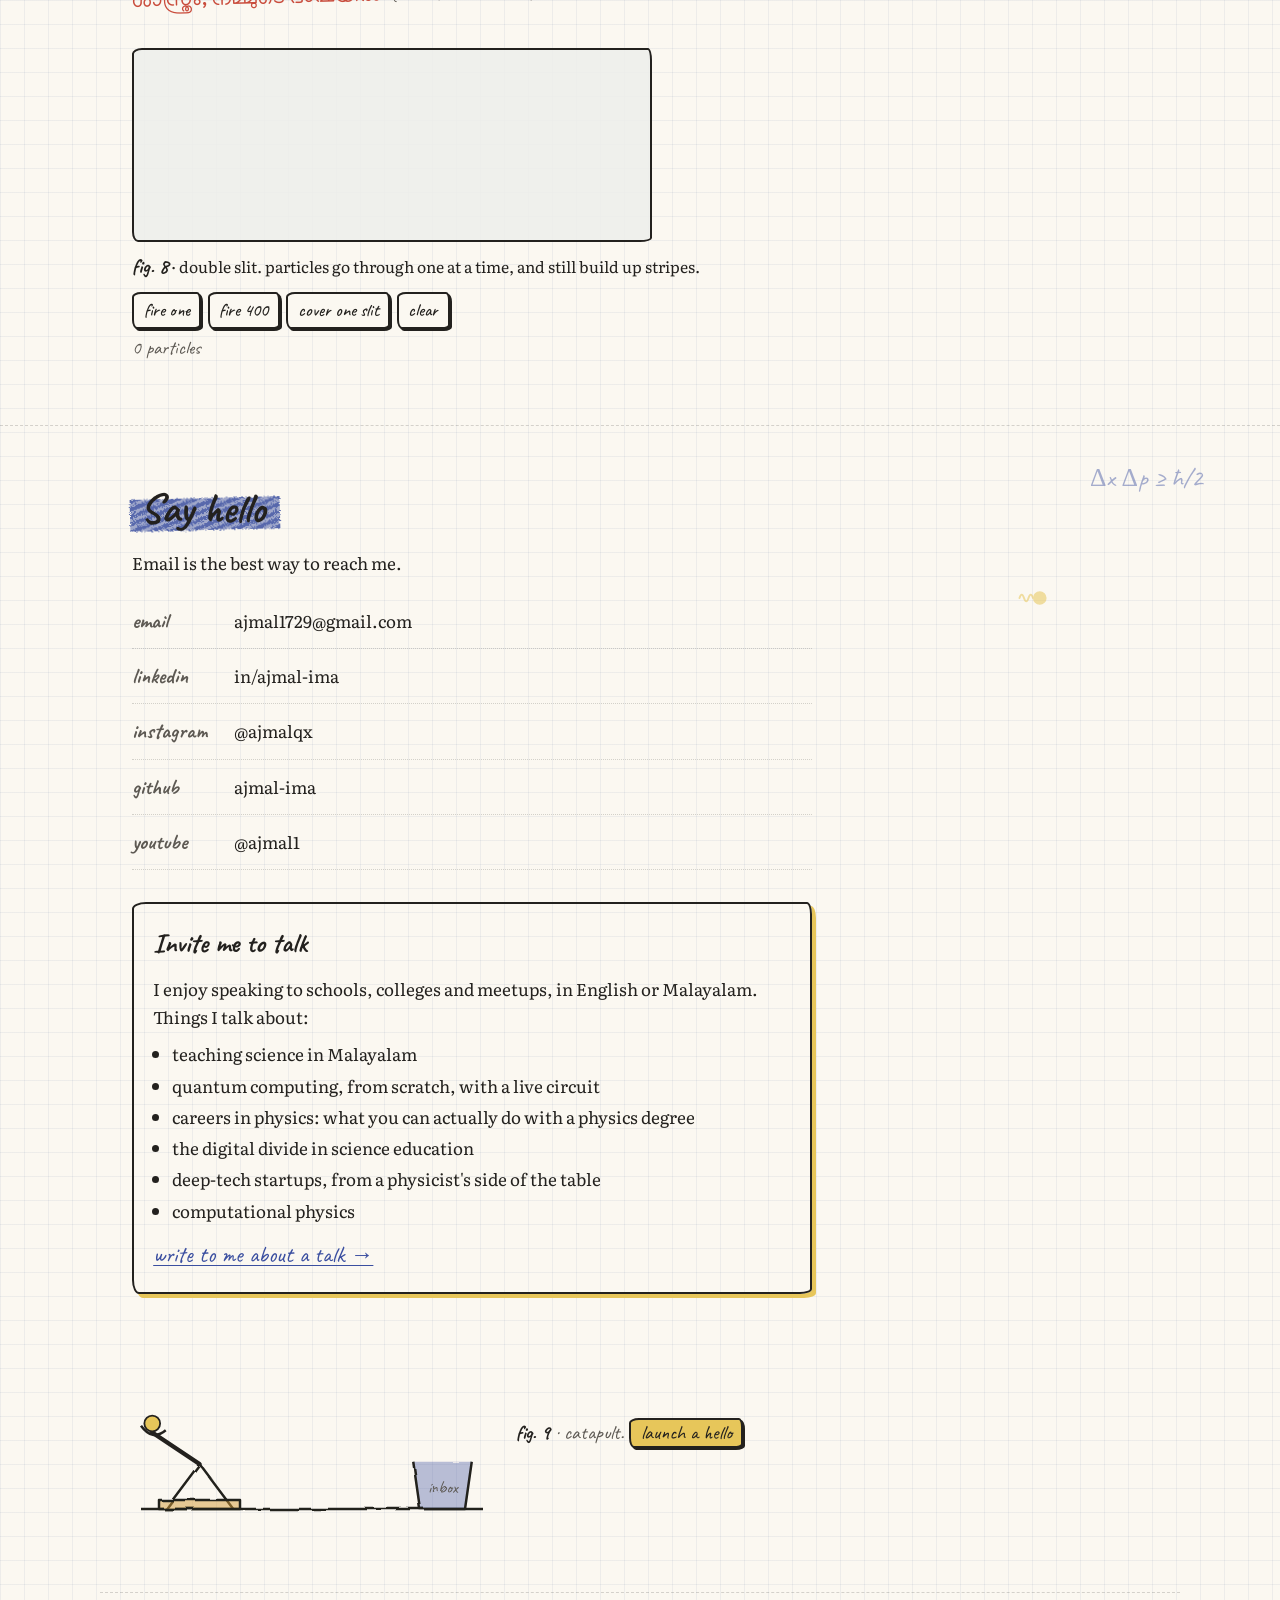
==== commit b1bc8fa5: "Keep the intro in English; Malayalam only by the YouTube mention Remove the Malayalam toggle. Note t" ====
--- a/index.html
+++ b/index.html
@@ -158,20 +158,12 @@
         <div class="intro-text">
           <p class="hello">hi, I'm</p>
           <h1>Ajmal Ibn Mohammed Althaf</h1>
-          <p class="lede" data-lang-en>
+          <p class="lede">
             I'm a physicist from Kerala. I study molecules with quantum
             mechanics, I teach, and I'm building
             <a href="https://quantumx.ventures/" rel="noopener">QuantumX</a>
             with two friends.
           </p>
-          <p class="lede ml" lang="ml" data-lang-ml hidden>
-            ഞാൻ കേരളത്തിൽ നിന്നുള്ള ഒരു ഭൗതികശാസ്ത്രജ്ഞനാണ്. ക്വാണ്ടം
-            മെക്കാനിക്സ് ഉപയോഗിച്ച് തന്മാത്രകളെ പഠിക്കുന്നു, പഠിപ്പിക്കുന്നു,
-            രണ്ട് സുഹൃത്തുക്കളോടൊപ്പം
-            <a href="https://quantumx.ventures/" rel="noopener">QuantumX</a>
-            കെട്ടിപ്പടുക്കുന്നു.
-          </p>
-          <p><button type="button" class="ml-toggle" aria-pressed="false" lang="ml">മലയാളം</button></p>
           <p class="where">Kerala &amp; Bangalore, India</p>
           <!-- "Currently" note. Update these three lines now and then. -->
           <aside class="currently" aria-label="Currently" data-updated="2026-11">
@@ -217,11 +209,9 @@
           <p>
             Most of my working life has been spent teaching. I've taught physics
             in colleges, led a physics department, and built school curricula
-            in quantum computing. <span data-lang-en>Since 2020 I've run small communities that
+            in quantum computing. Since 2020 I've run small communities that
             teach quantum computing in Malayalam, because language shouldn't
-            decide who gets to learn this.</span><span class="ml" lang="ml" data-lang-ml hidden>2020 മുതൽ
-            മലയാളത്തിൽ ക്വാണ്ടം കമ്പ്യൂട്ടിംഗ് പഠിപ്പിക്കുന്ന ചെറിയ കൂട്ടായ്മകൾ
-            നടത്തുന്നു. ആര് ഇത് പഠിക്കണമെന്ന് ഭാഷ തീരുമാനിക്കരുത്.</span>
+            decide who gets to learn this.
           </p>
           <p>
             In 2025 I co-founded QuantumX, where I'm CEO and scientific lead. I'm
@@ -697,10 +687,11 @@
           </p>
           <p>
             Meanwhile, I explain things on video on
-            <a href="https://www.youtube.com/@ajmal1" rel="noopener">my YouTube channel</a>,
-            which I've run since 2020, and post shorter thoughts
+            <a href="https://www.youtube.com/@ajmal1" rel="noopener">my YouTube channel</a>
+            (mostly in Malayalam), which I've run since 2020, and post shorter thoughts
             <a href="https://www.linkedin.com/in/ajmal-ima/recent-activity/all/" rel="noopener">on LinkedIn</a>.
           </p>
+          <p class="ml-note" lang="ml">ശാസ്ത്രം, നമ്മുടെ ഭാഷയിൽ. <span lang="en">(science, in our own language.)</span></p>
         </div>
 
       </div>
@@ -726,7 +717,7 @@
       <span class="float eq" data-speed="0.06" style="top: 30px; right: 6%" aria-hidden="true">Δx Δp ≥ ħ/2</span>
       <div class="wrap narrow">
         <h2 class="reveal"><span>Say hello</span></h2>
-        <p class="reveal"><span data-lang-en>Email is the best way to reach me.</span><span class="ml" lang="ml" data-lang-ml hidden>ഇമെയിൽ ആണ് എന്നെ ബന്ധപ്പെടാനുള്ള ഏറ്റവും നല്ല വഴി.</span></p>
+        <p class="reveal">Email is the best way to reach me.</p>
         <ul class="links reveal">
           <li><a href="mailto:ajmal1729@gmail.com"><b>email</b> ajmal1729@gmail.com</a></li>
           <li><a href="https://www.linkedin.com/in/ajmal-ima" rel="noopener me"><b>linkedin</b> in/ajmal-ima</a></li>
--- a/style.css
+++ b/style.css
@@ -485,3 +485,5 @@
   .path li:not(:last-child)::after { right: -1.1rem; bottom: auto; top: 30%; transform: none; }
 }
 main { overflow-x: clip; }
+.ml-note { font-family: "Manjari", var(--hand); font-size: 1.35rem; color: var(--c-magenta); transform: rotate(-1.5deg); margin-top: .4rem; }
+.ml-note span { font-family: var(--hand); font-size: 1.1rem; color: var(--soft); }
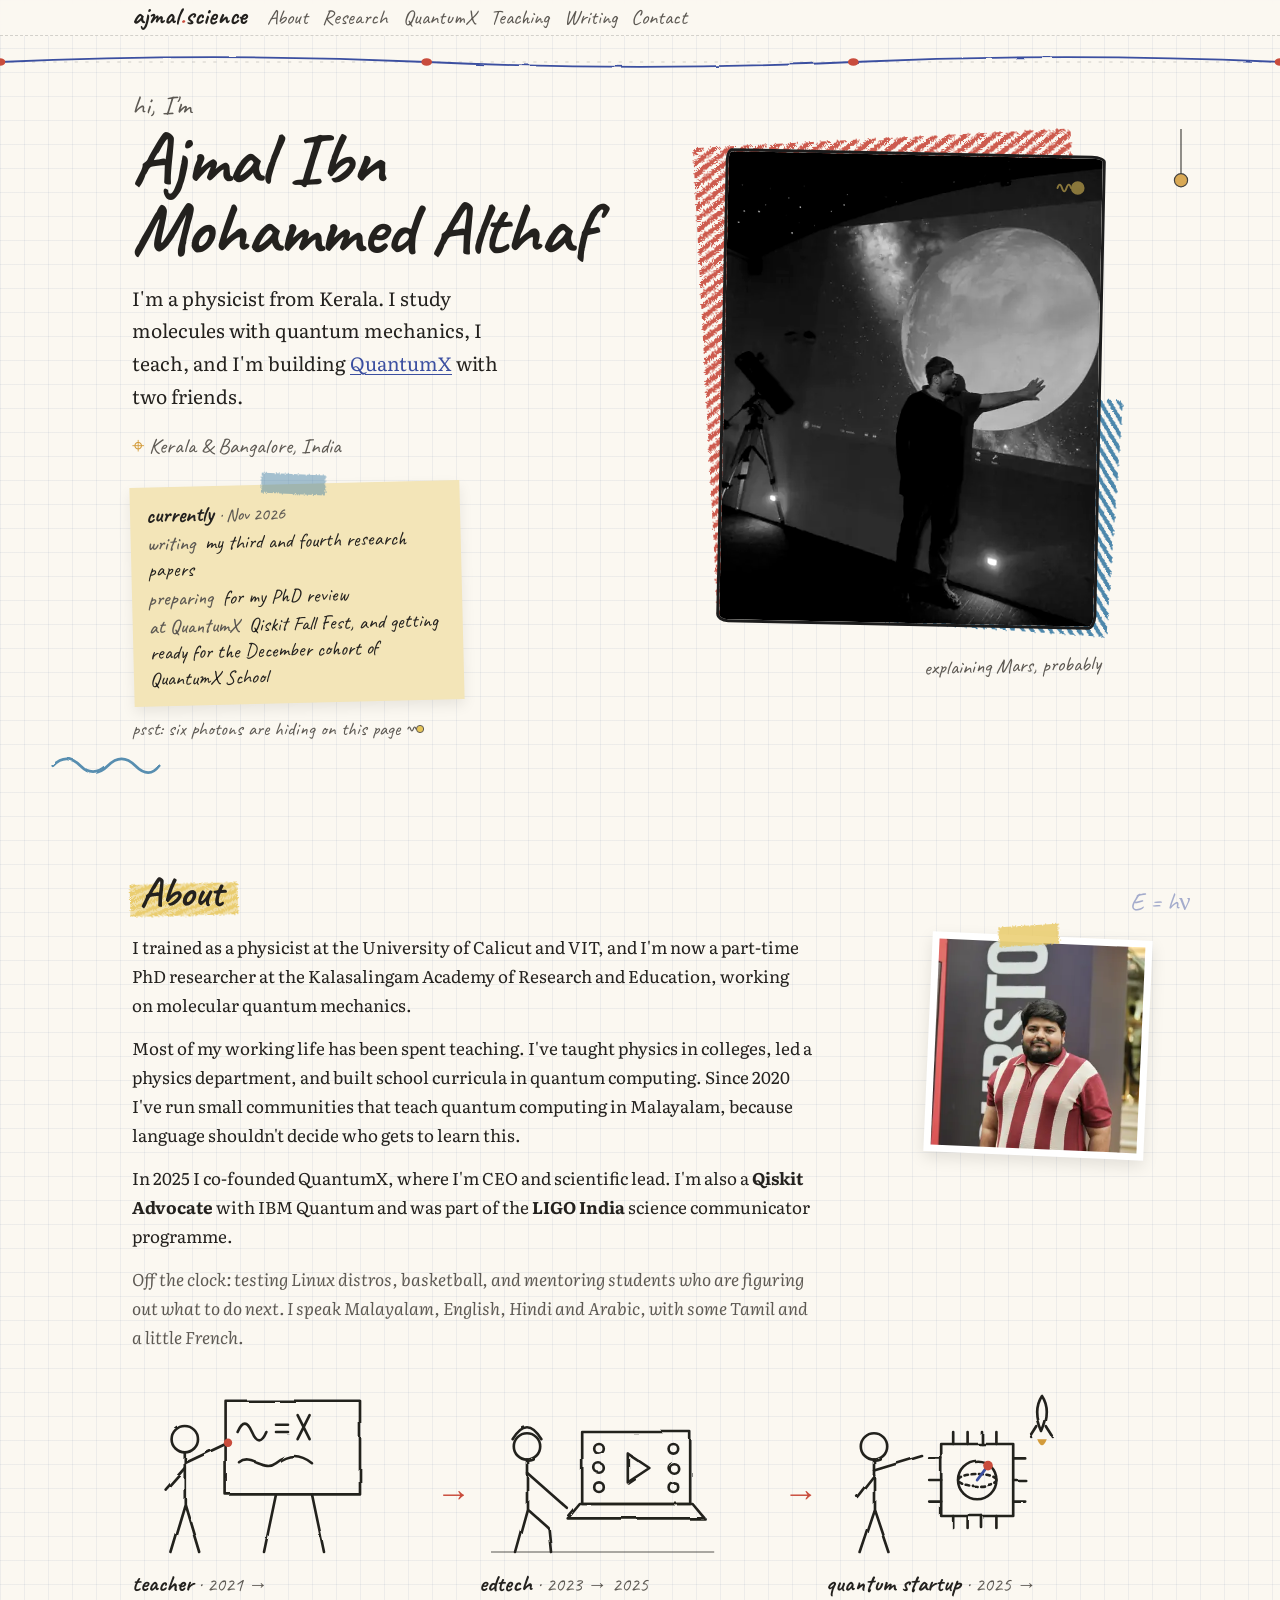
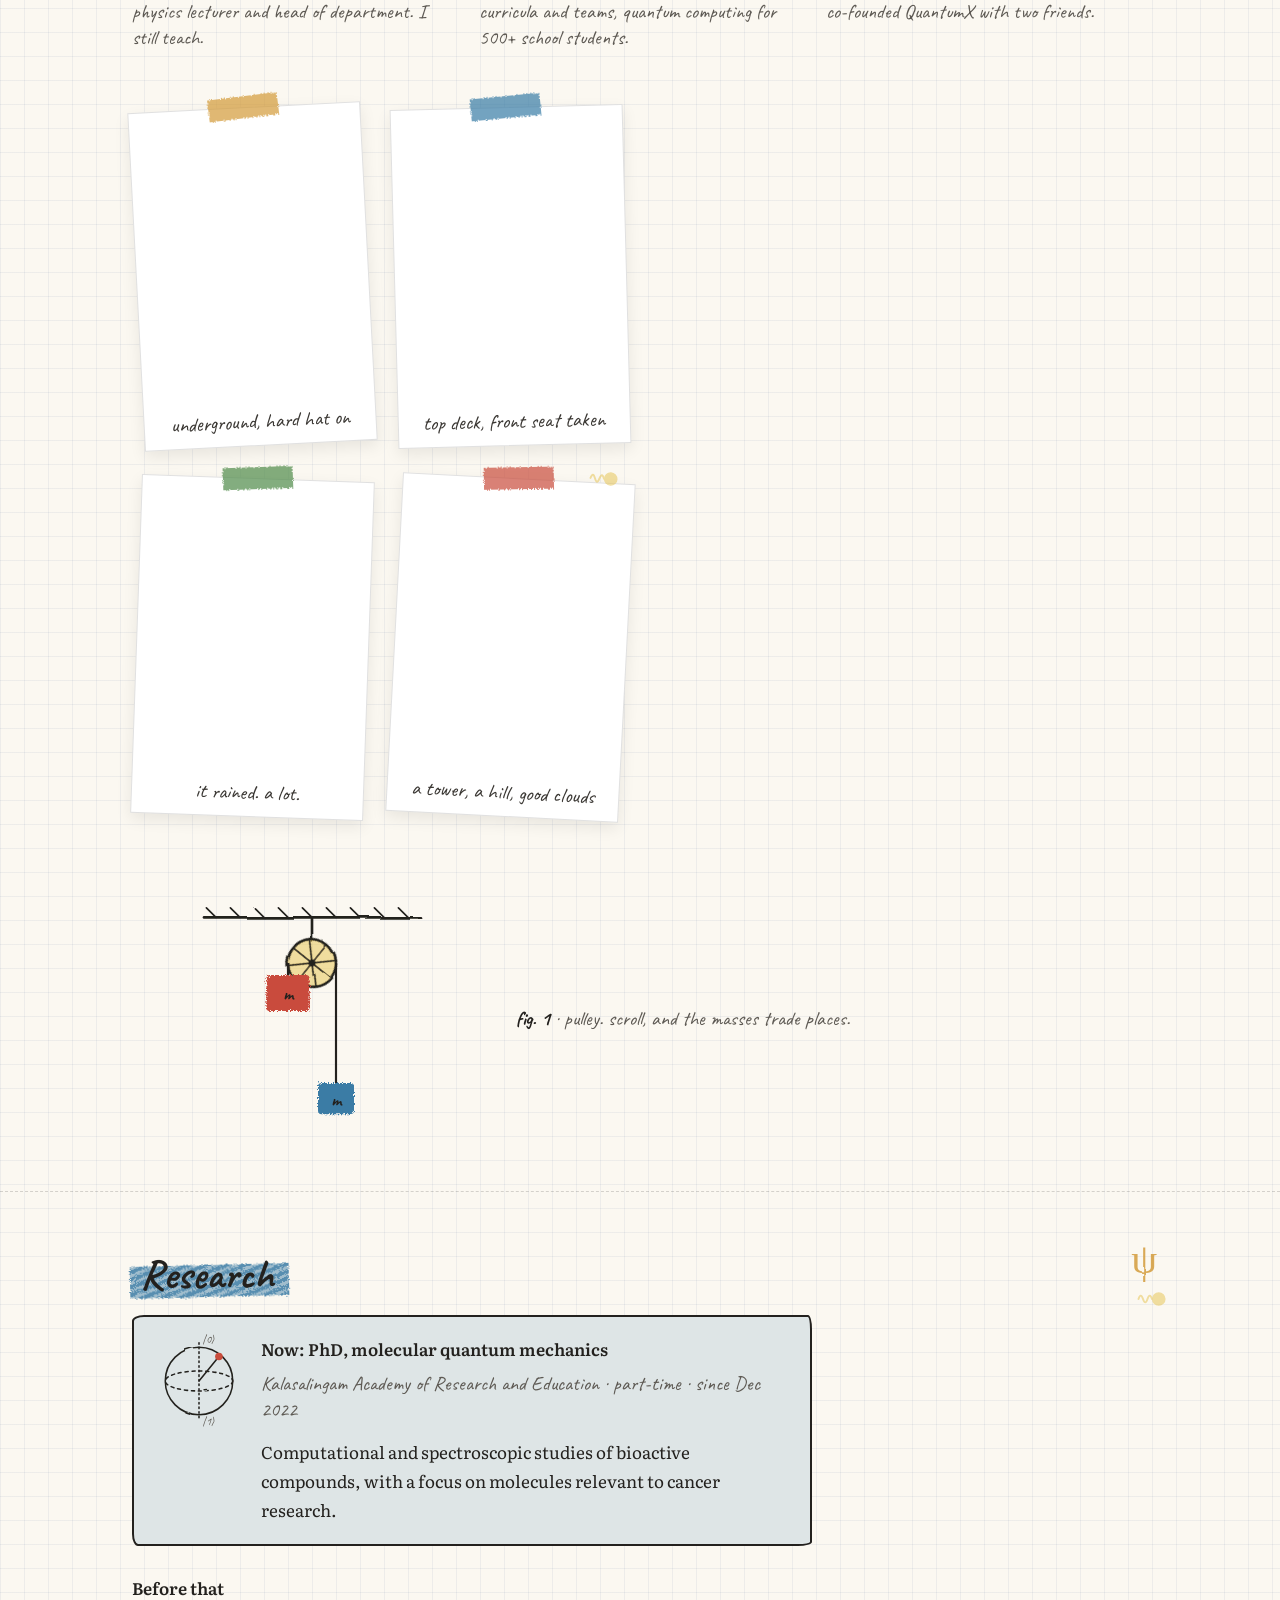
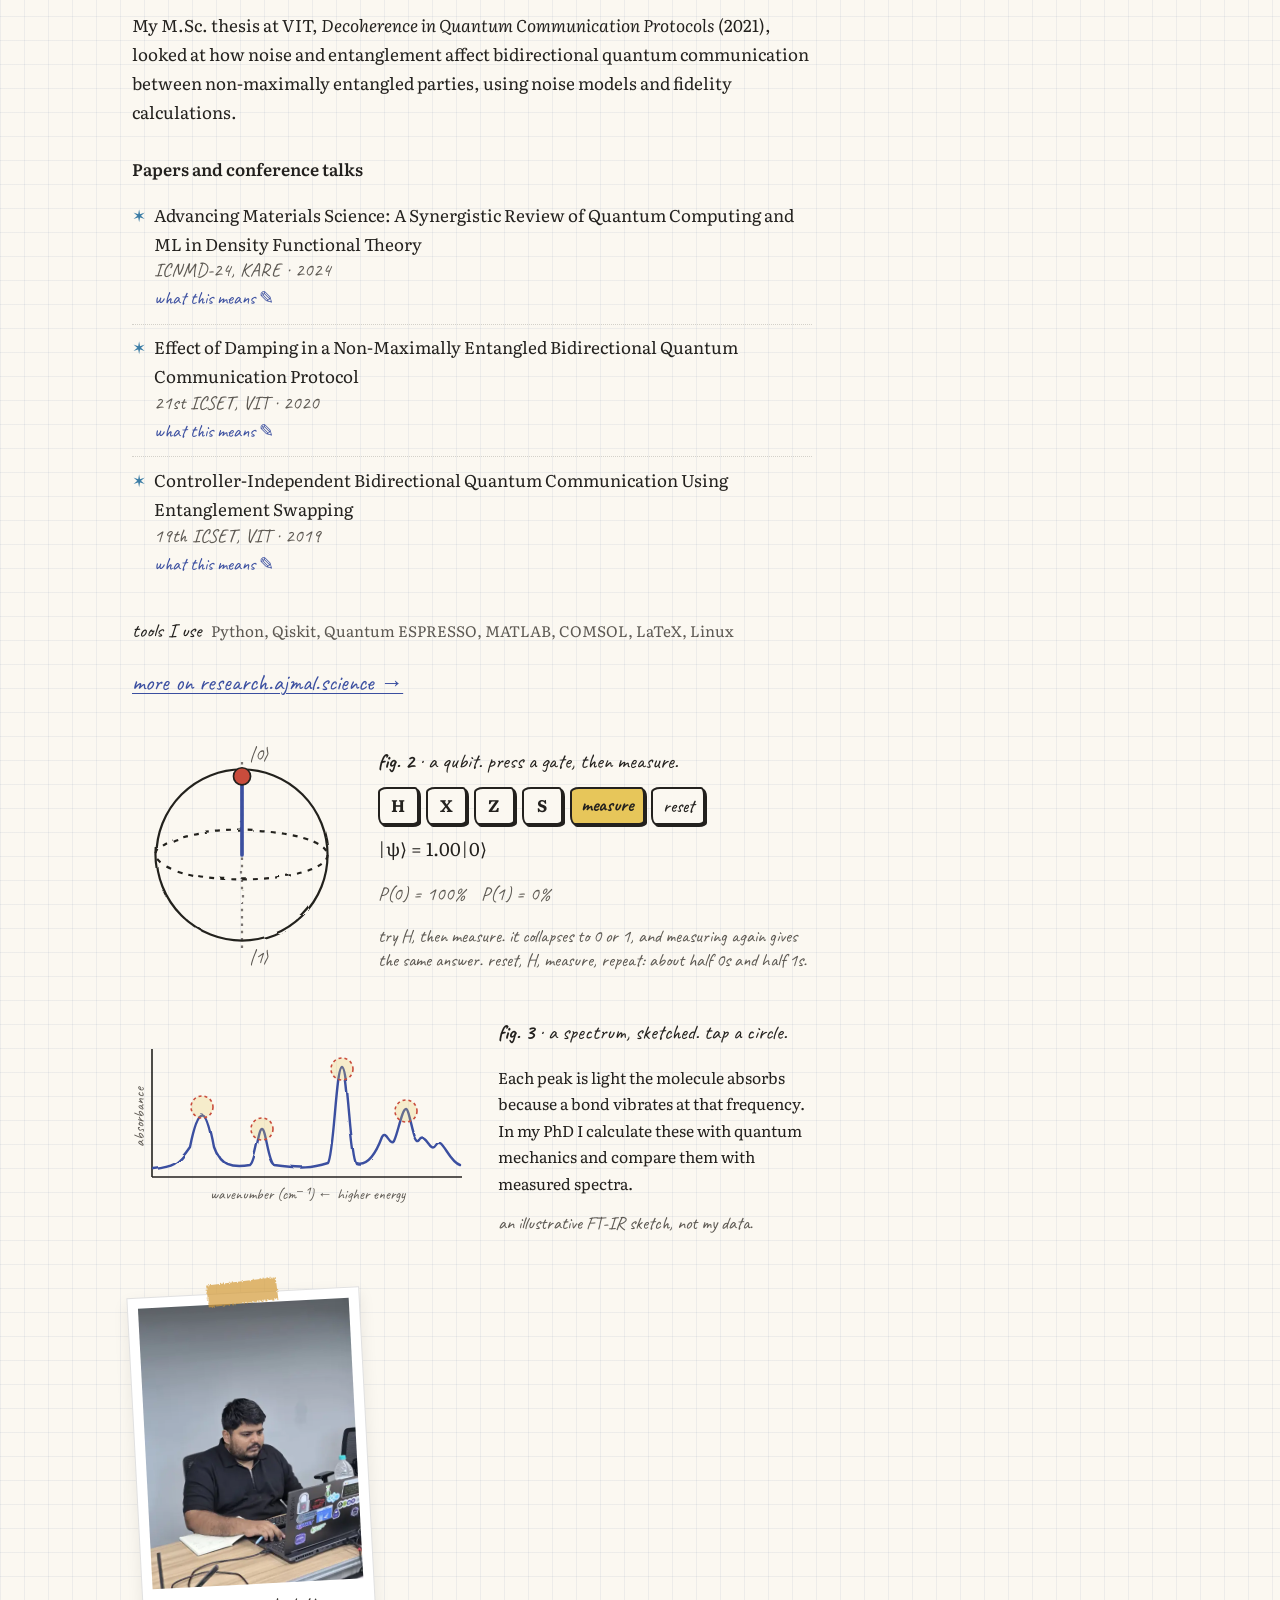
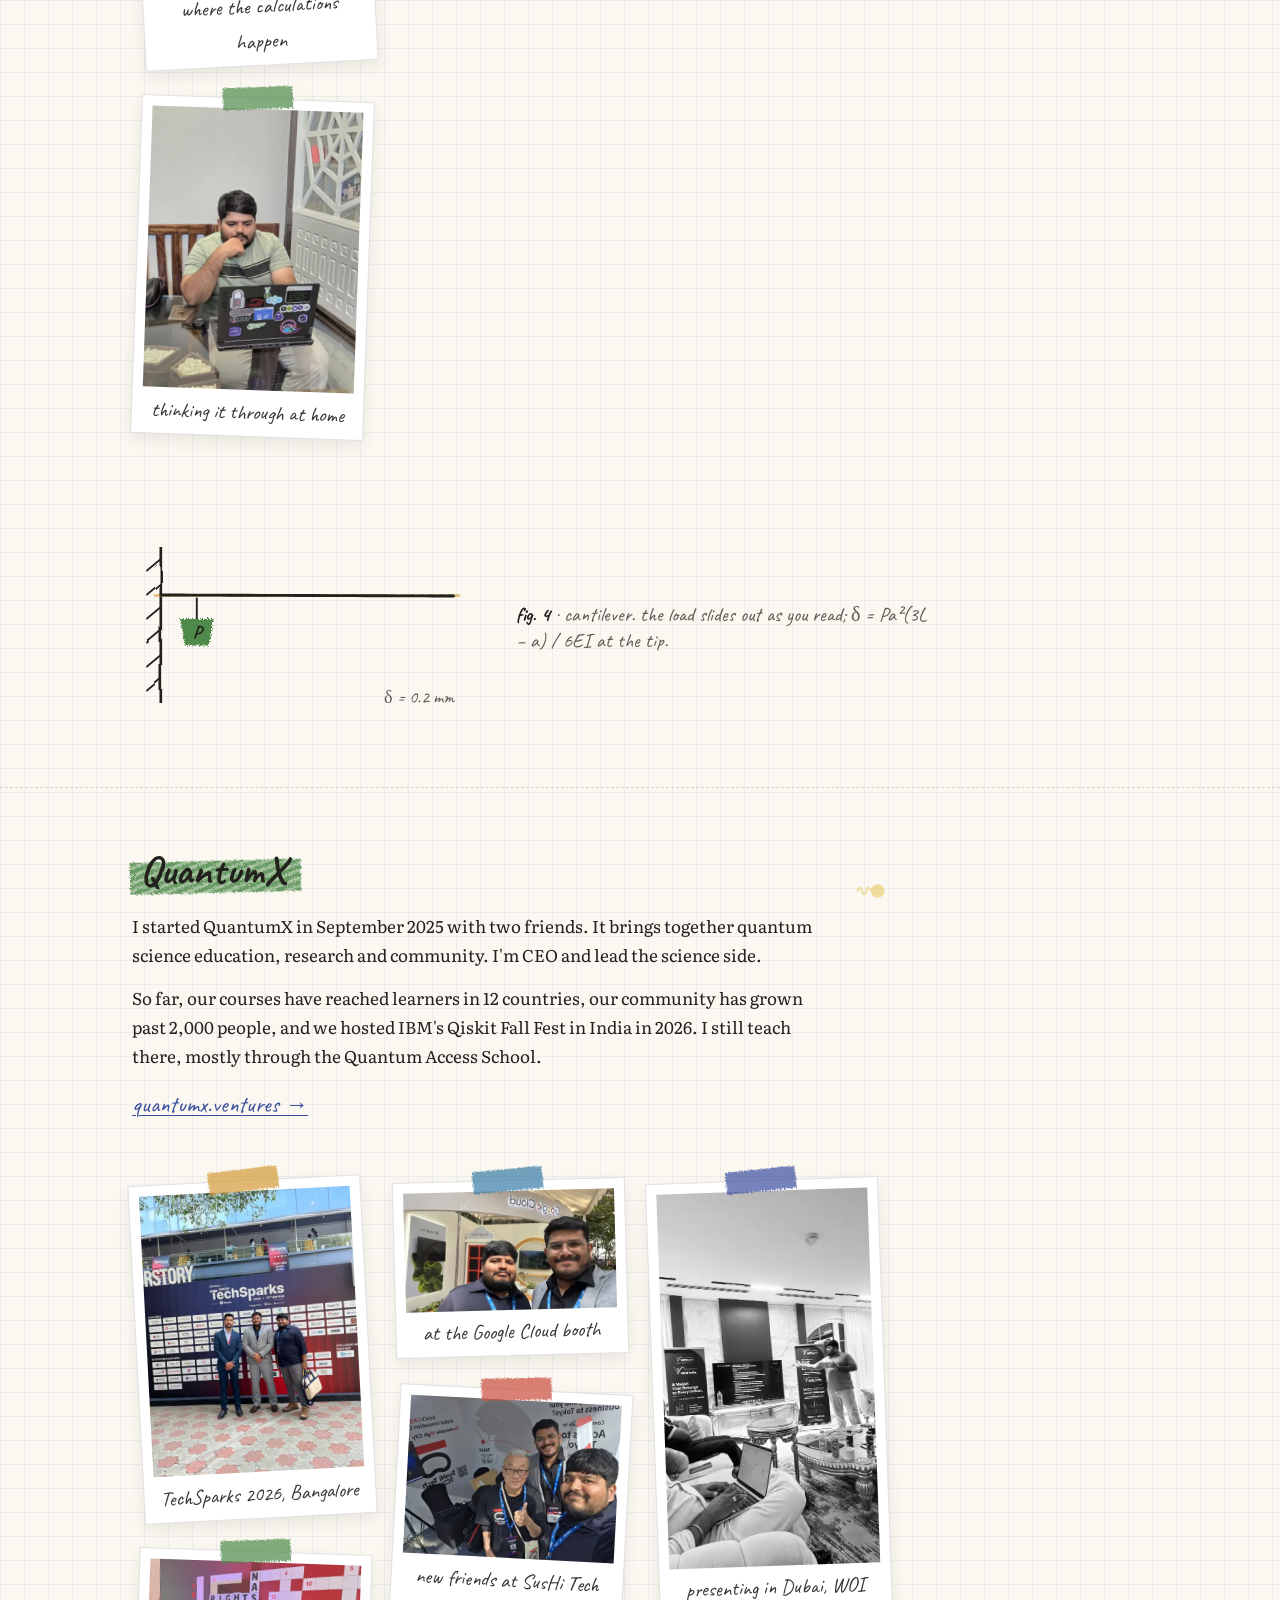
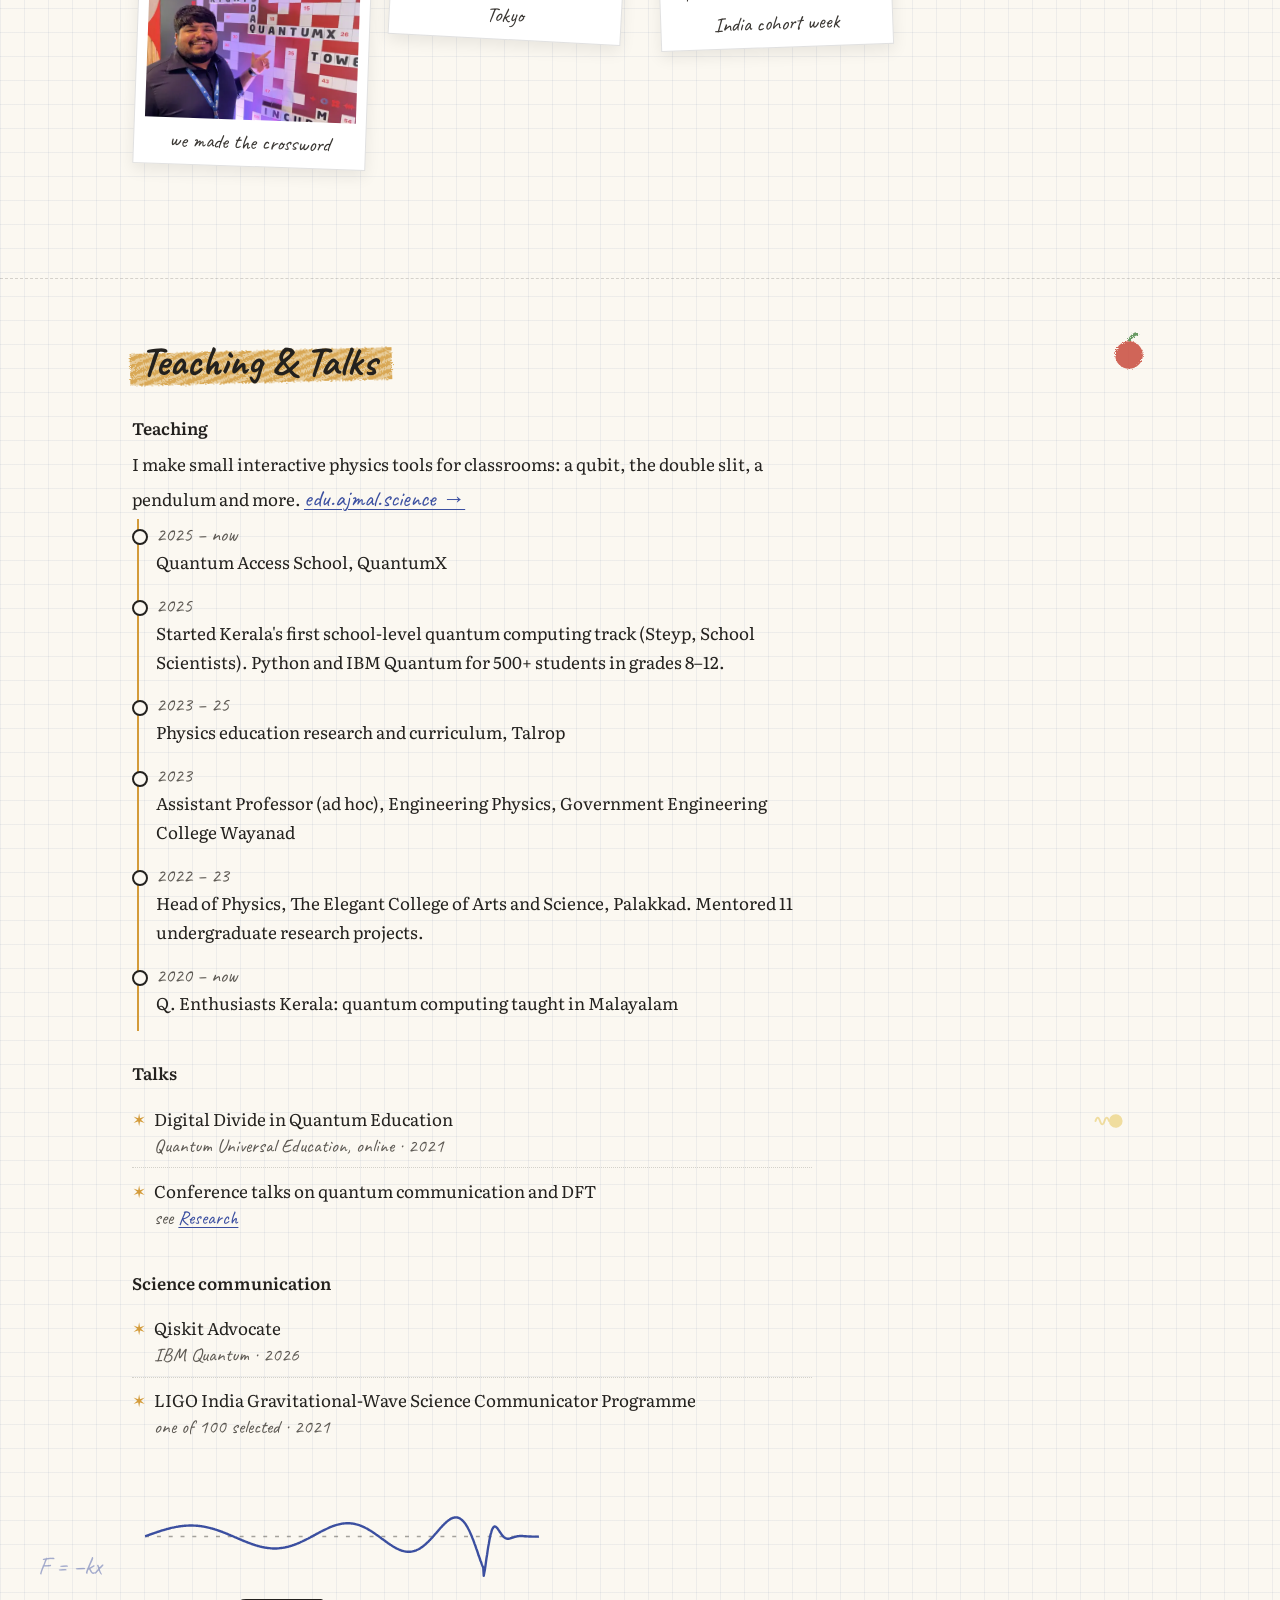
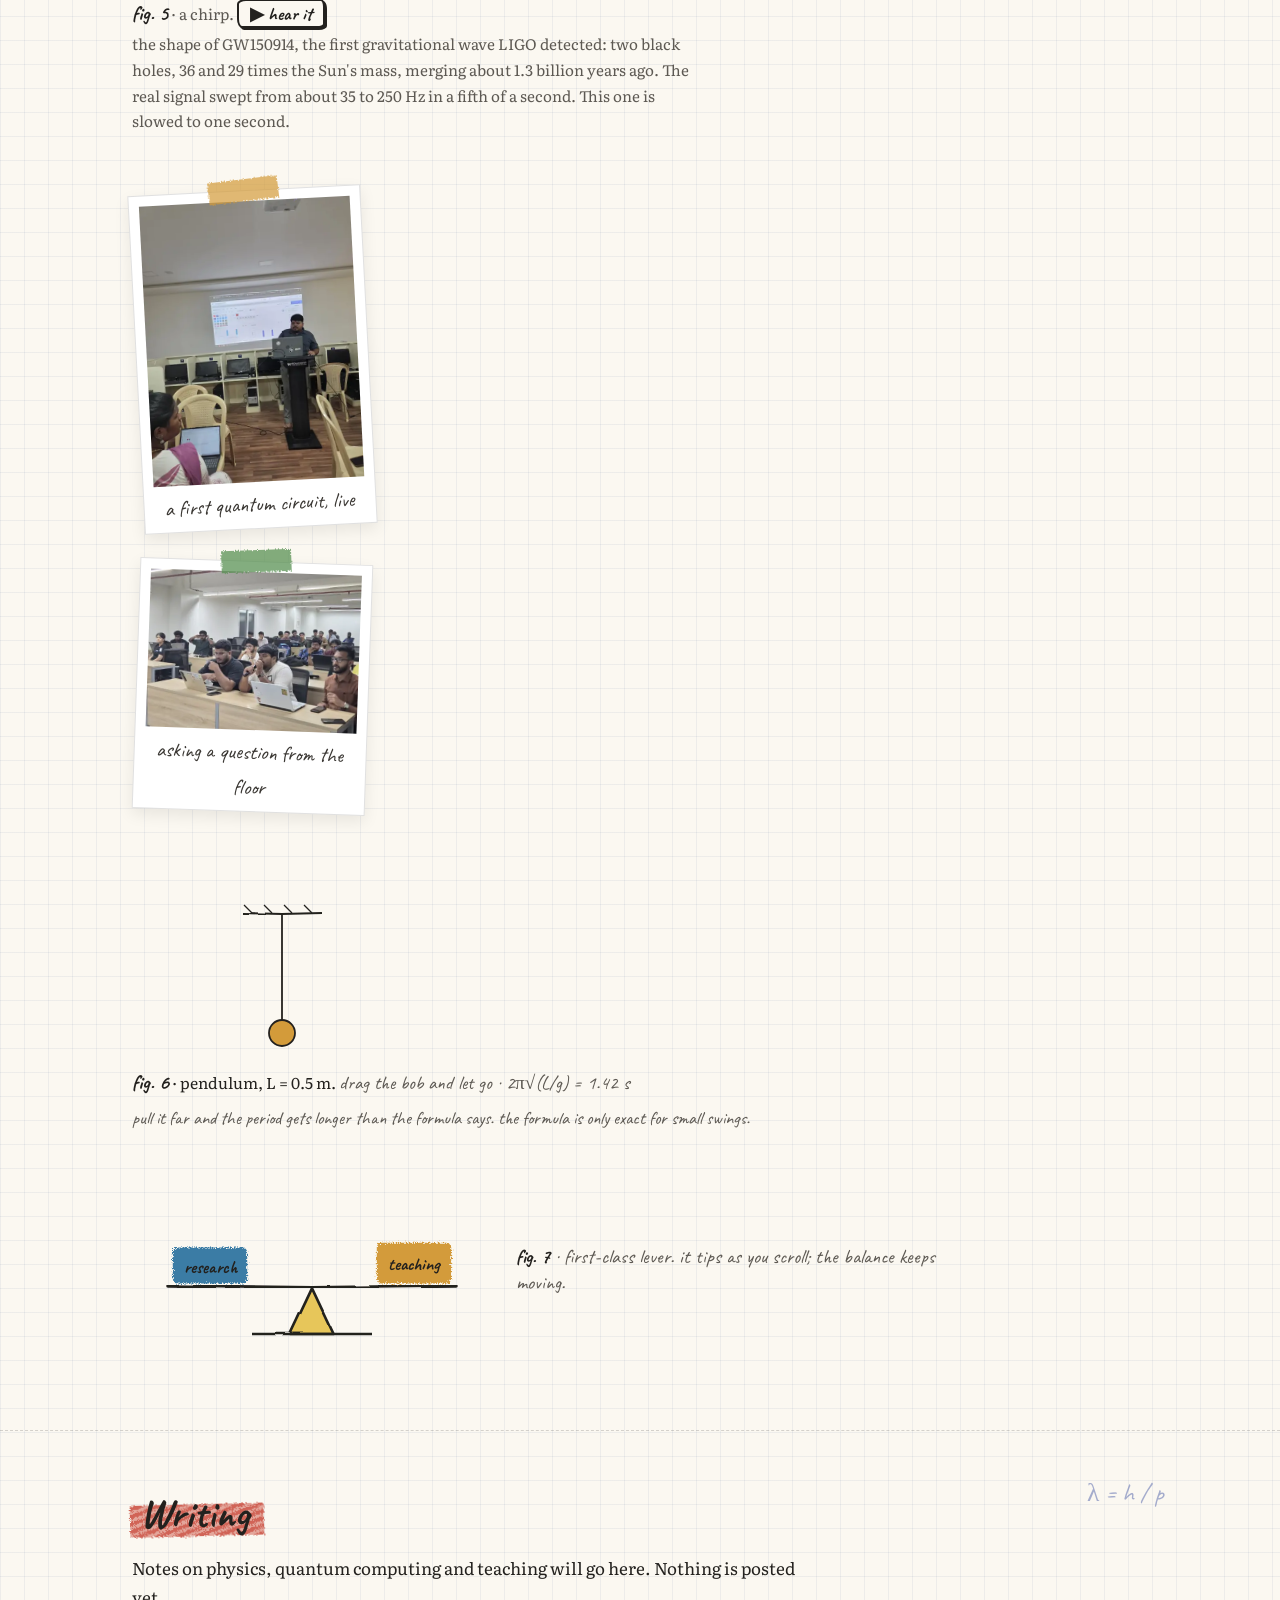
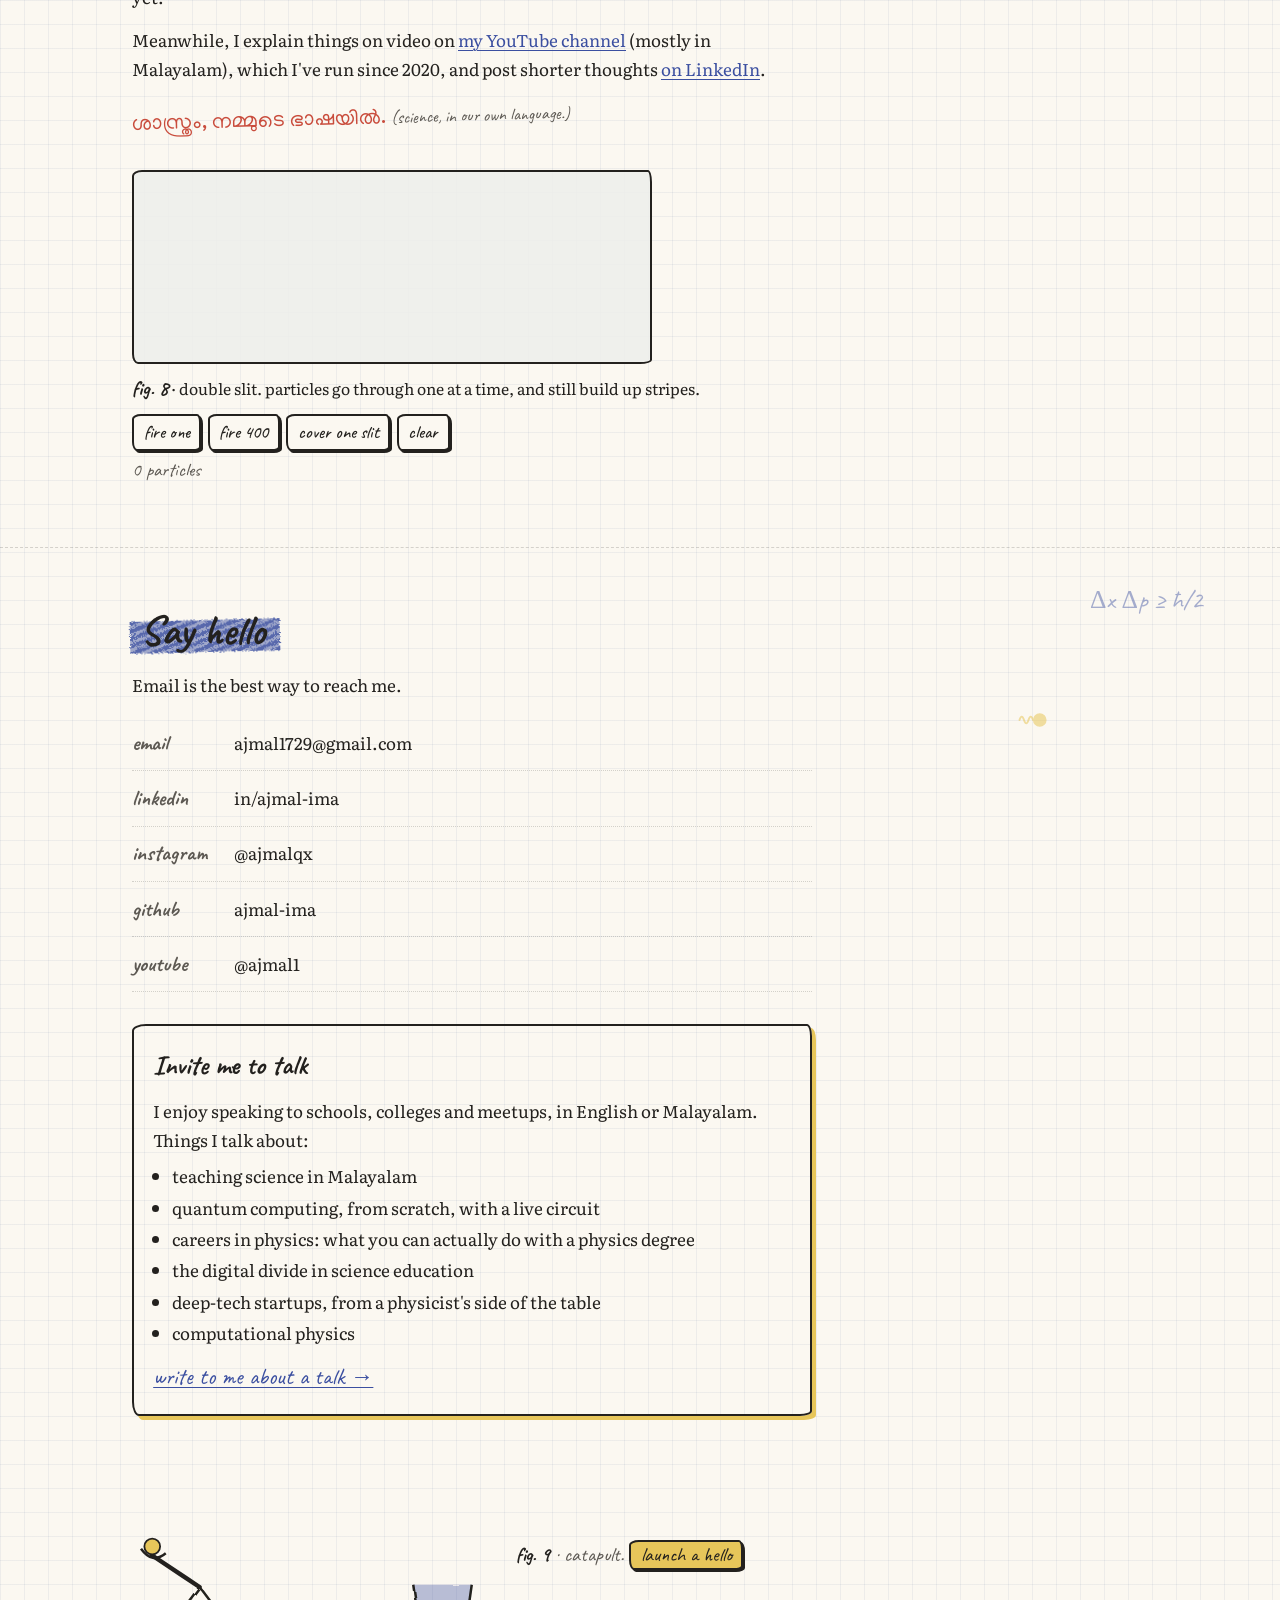
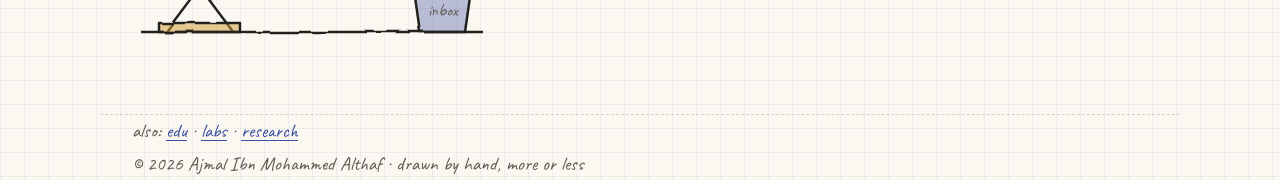
==== commit 6824925b: "Link to edu, labs and research subdomains; drop staging copy Adds a link to research.ajmal.science u" ====
--- a/index.html
+++ b/index.html
@@ -401,6 +401,7 @@
             </li>
           </ul>
           <p class="tools"><span>tools I use</span> Python, Qiskit, Quantum ESPRESSO, MATLAB, COMSOL, LaTeX, Linux</p>
+          <p><a class="more" href="https://research.ajmal.science/">more on research.ajmal.science →</a></p>
         </div>
 
         <!-- 1. a qubit you can play with -->
@@ -570,6 +571,7 @@
 
         <div class="reveal">
           <h3>Teaching</h3>
+          <p>I make small interactive physics tools for classrooms: a qubit, the double slit, a pendulum and more. <a class="more" href="https://edu.ajmal.science/">edu.ajmal.science →</a></p>
           <ul class="timeline">
             <li><span class="y">2025 – now</span> Quantum Access School, QuantumX</li>
             <li><span class="y">2025</span> Started Kerala's first school-level quantum computing track (Steyp, School Scientists). Python and IBM Quantum for 500+ students in grades 8–12.</li>
@@ -767,6 +769,7 @@
   </main>
 
   <footer class="wrap foot">
+    <p>also: <a href="https://edu.ajmal.science/">edu</a> · <a href="https://labs.ajmal.science/">labs</a> · <a href="https://research.ajmal.science/">research</a></p>
     <p>© <span id="year">2026</span> Ajmal Ibn Mohammed Althaf · drawn by hand, more or less</p>
   </footer>
 
